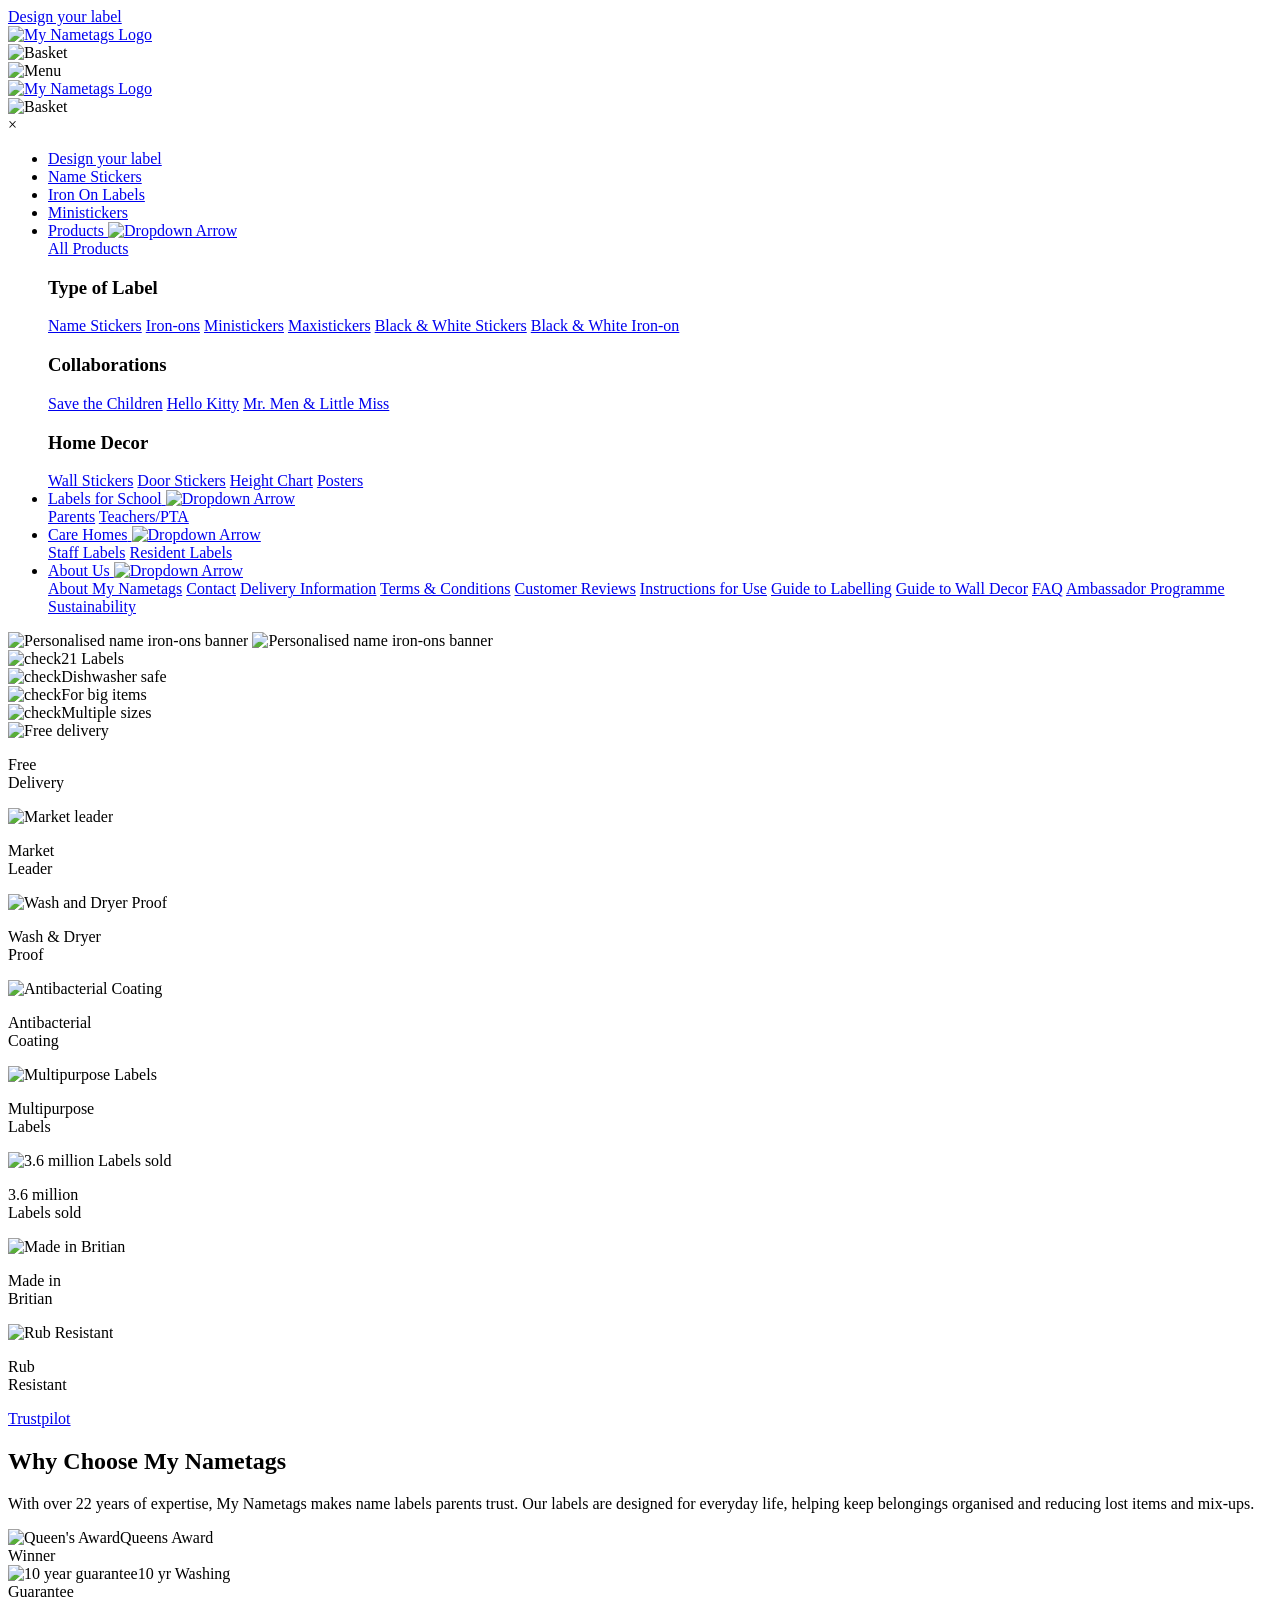
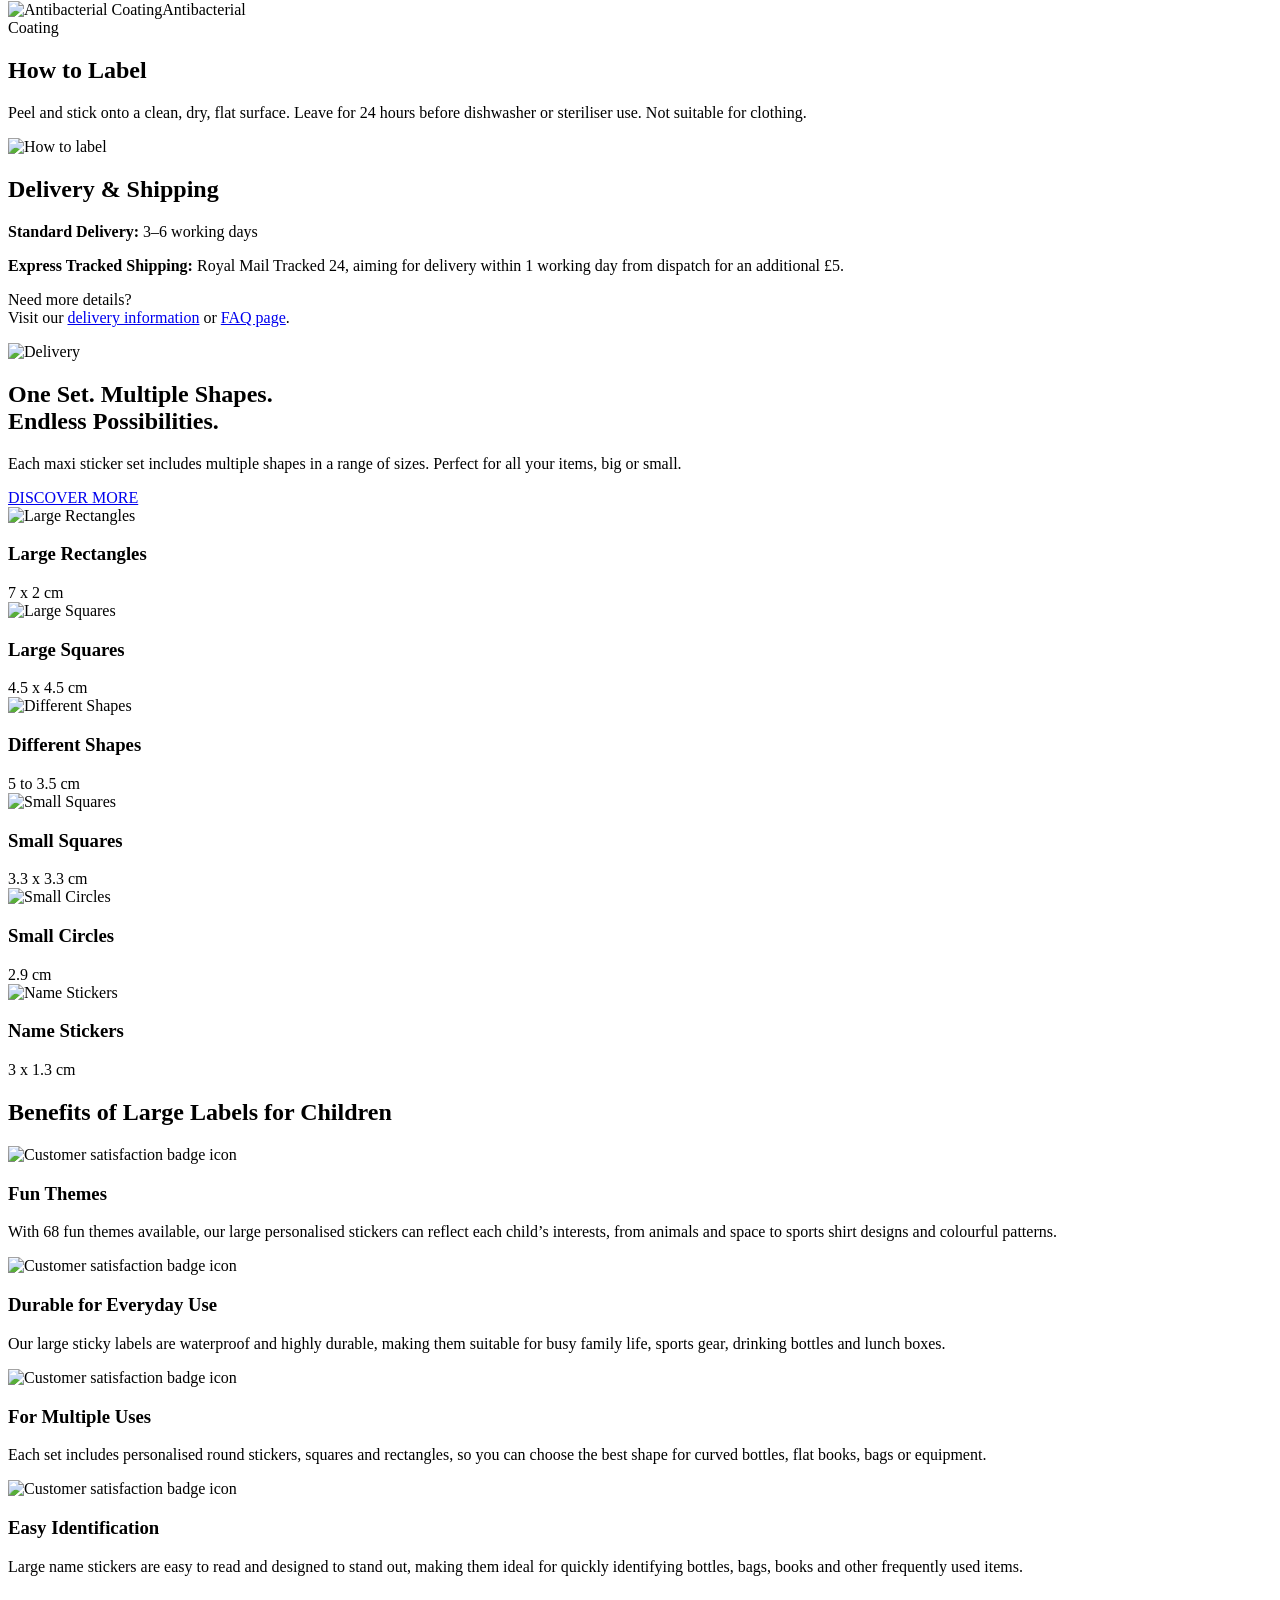
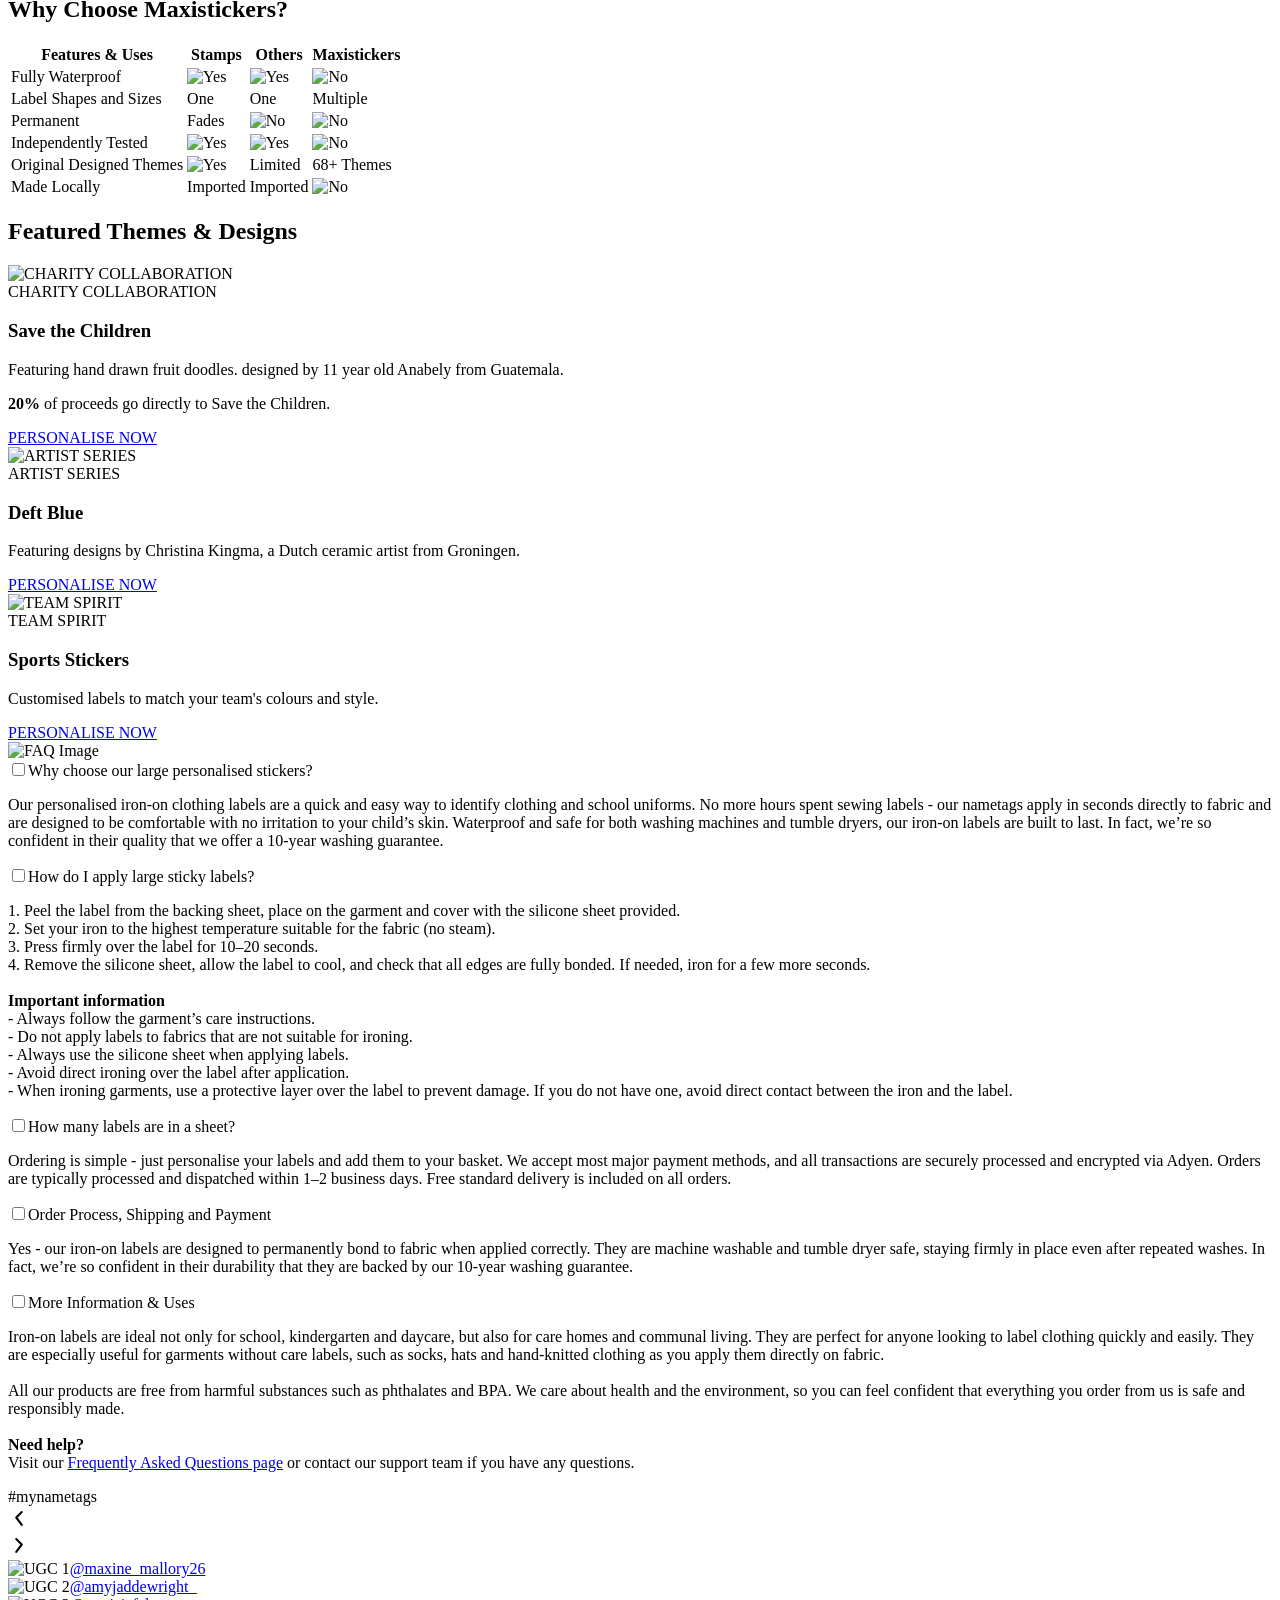
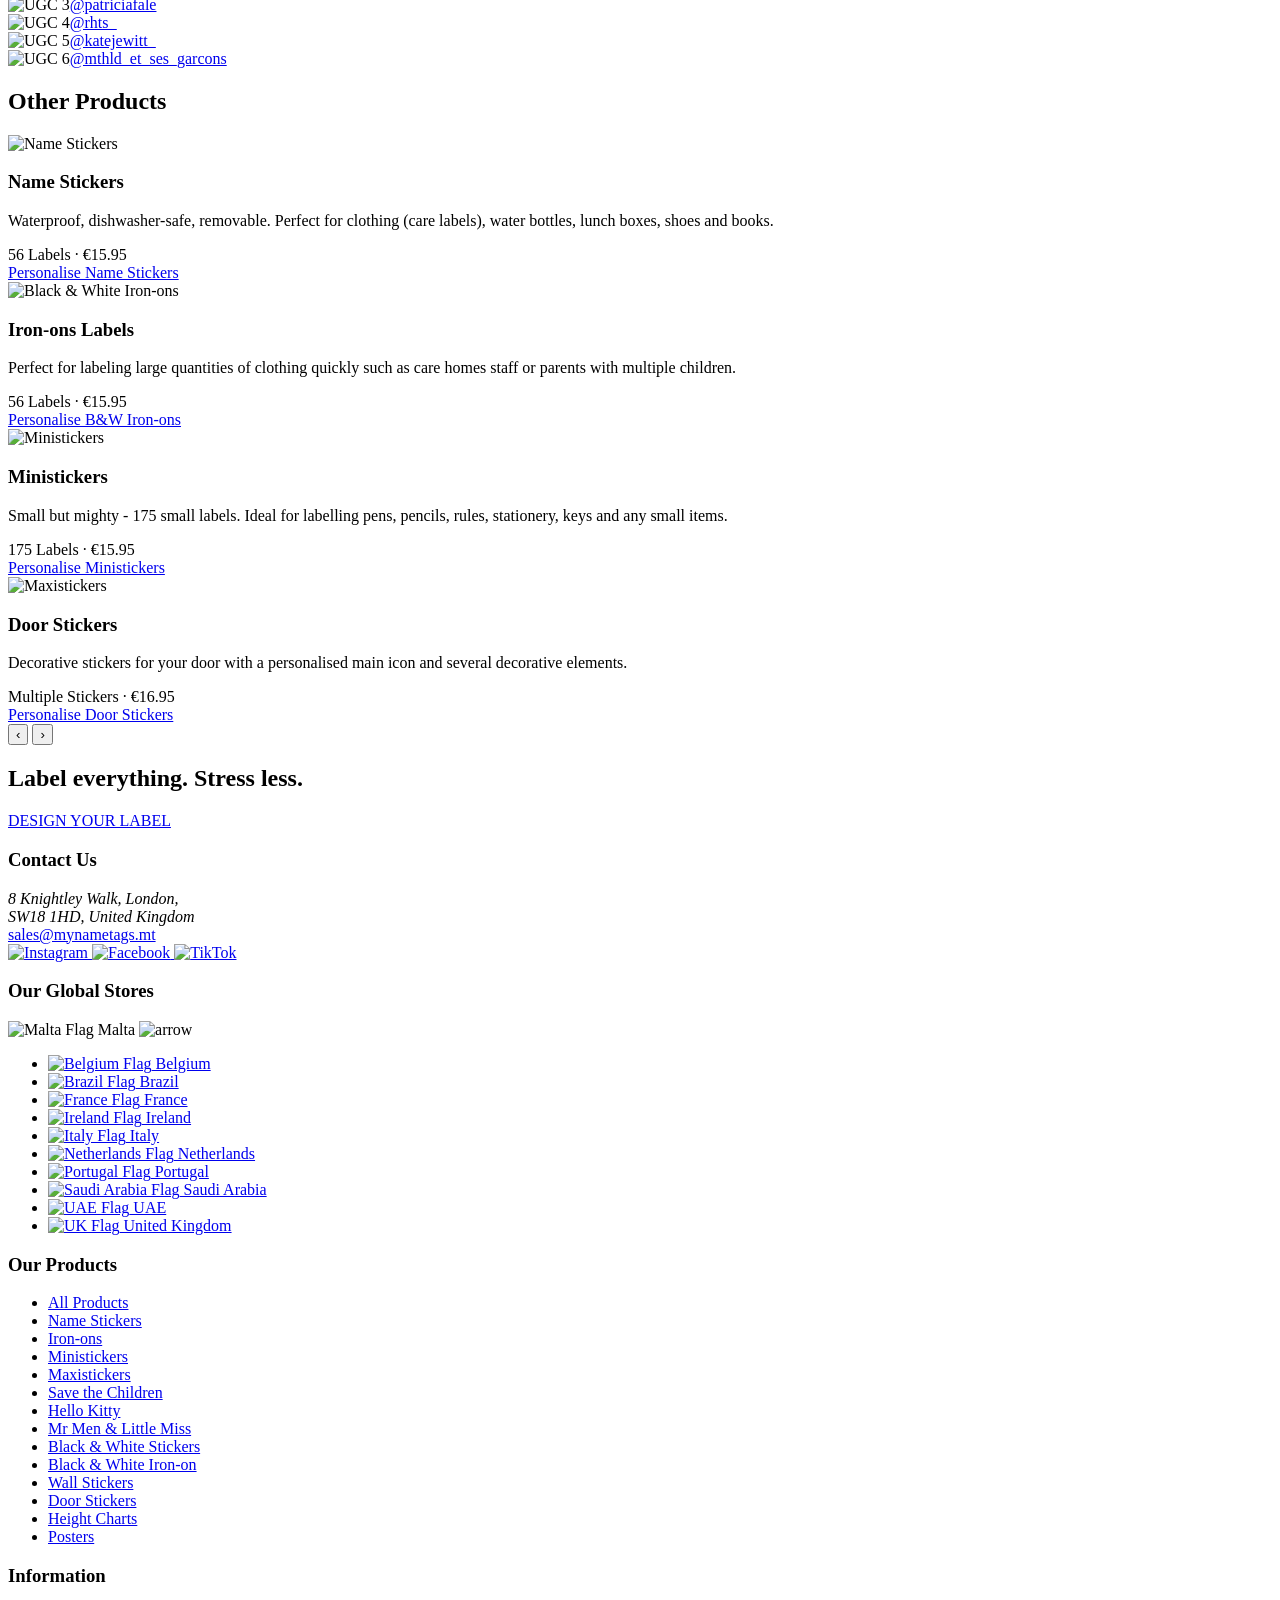
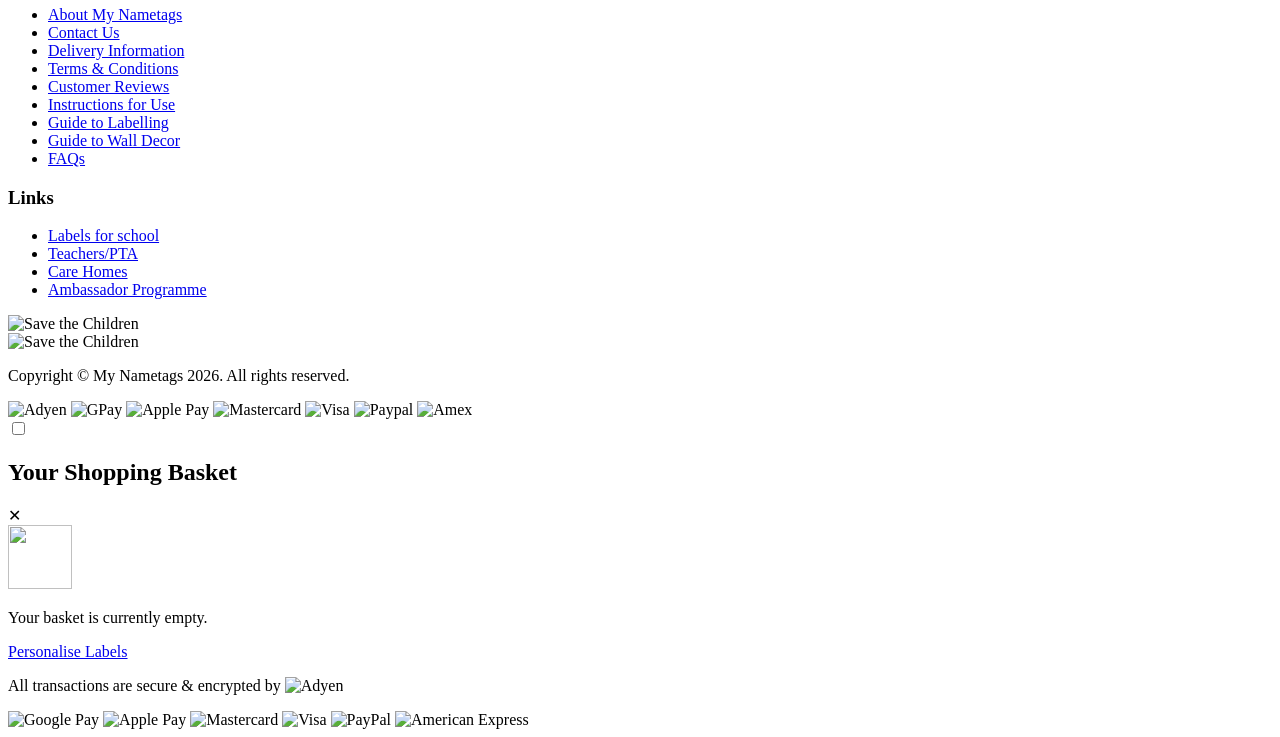
==== index.html @ fc4858cb "Add files via upload" ====
<!DOCTYPE html>
<html lang="en">

<head>
  <!-- Essential Meta Tags -->
  <meta charset="UTF-8"> <!-- Must be first -->
  <meta http-equiv="X-UA-Compatible" content="IE=edge"> <!-- IE compatibility -->
  <meta name="viewport" content="width=device-width, initial-scale=1.0"> <!-- Responsive scaling -->

  <!-- Favicon -->
  <link rel="icon" type="image/png" sizes="16x16" href="static/img/assets-new-3/apple-touch-icon-precomposed.png">
  <link rel="icon" type="image/png" sizes="32x32" href="static/img/assets-new-3/apple-touch-icon-precomposed.png">
  <link rel="shortcut icon" href="static/img/assets-new-3/apple-touch-icon-precomposed.png" type="image/png">
  <link rel="apple-touch-icon" sizes="180x180" href="static/img/assets-new-3/apple-touch-icon-precomposed.png">

  <!-- SEO Meta Tags -->
  <title>Maxistickers | My Nametags</title>
  <meta name="description"
    content="Clothing labels that are perfect to label your child's clothing and school uniforms.">
  <meta name="author" content="My Nametags">

  <link href="https://www.mynametags.mt/colour-iron-on-name-labels" rel="canonical">
  <link rel="alternate" href="https://www.mynametags.ae/AR/colour-iron-on-name-labels" hreflang="ar-AE" />
  <link rel="alternate" href="https://www.mynametags.ae/AR/colour-iron-on-name-labels" hreflang="ar-LB" />
  <link rel="alternate" href="https://www.mynametags.ae/colour-iron-on-name-labels" hreflang="en-AE" />
  <link rel="alternate" href="https://www.mynametags.be/EN/colour-iron-on-name-labels" hreflang="en-BE" />
  <link rel="alternate" href="https://www.mynametags.ae/colour-iron-on-name-labels" hreflang="en-LB" />
  <link rel="alternate" href="https://www.mynametags.ie/colour-iron-on-name-labels" hreflang="en-IE" />
  <link rel="alternate" href="https://www.mynametags.fr/etiquettes-thermocollantes" hreflang="fr-FR" />
  <link rel="alternate" href="https://www.mynametags.it/etichette-stirabili" hreflang="it-IT" />
  <link rel="alternate" href="https://www.mynametags.be/strijkbare-naamlabels" hreflang="nl-BE" />
  <link rel="alternate" href="https://www.mynametags.nl/strijkbare-naamlabels" hreflang="nl-NL" />
  <link rel="alternate" href="https://www.mynametags.be/FR/nominettes-thermocollantes" hreflang="fr-BE" />
  <link rel="alternate" href="https://www.mynametags.com/colour-iron-on-name-labels" hreflang="en-GB" />
  <link rel="alternate" href="https://www.mynametags.pt/etiquetas-termo-aderentes" hreflang="pt-PT" />
  <link rel="alternate" href="https://www.mynametags.com.br/etiquetas-termo-aderentes" hreflang="pt-BR" />
  <link rel="alternate" href="https://www.mynametags.mt/colour-iron-on-name-labels" hreflang="en-MT" />
  <link rel="alternate" href="https://www.mynametags.sa/EN/colour-iron-on-name-labels" hreflang="en-SA" />
  <link rel="alternate" href="https://www.mynametags.sa/colour-iron-on-name-labels" hreflang="ar-SA" />
  <link rel="alternate" href="https://www.mynametags.com/colour-iron-on-name-labels" hreflang="x-default" />

  <!-- Open Graph / Social Media -->
  <meta property="og:title" content="Iron-On Name Labels – 56 Clothing Labels | My Nametags">
  <meta property="og:description"
    content="Personalised colour name stickers that are waterproof, durable and made for everyday school, nursery and family life.">
  <meta property="og:type" content="product">
  <meta property="og:url" content="https://www.mynametags.mt/colour-iron-on-name-labels">
  <meta property="og:image"
    content="https://www.mynametags.mt/static/img//static/img/maxistickers-assets/banner-en.png">
  <meta property="og:locale" content="en_MT">
  <meta property="product:price:amount" content="17.95">
  <meta property="product:price:currency" content="EUR">

  <!-- Twitter Card -->
  <meta name="twitter:card" content="summary_large_image">
  <meta name="twitter:title" content="Iron-On Name Labels – 56 Clothing Labels | My Nametags">
  <meta name="twitter:description"
    content="Clothing labels that are perfect to label your child's clothing and school uniforms.">
  <meta name="twitter:image"
    content="https://www.mynametags.mt/static/img//static/img/maxistickers-assets/banner-en.png">

  <script type="application/ld+json">
{
  "@context": "https://schema.org",
  "@graph": [
    {
      "@type": "OnlineStore",
      "@id": "https://www.mynametags.mt/#store",
      "name": "My Nametags",
      "url": "https://www.mynametags.mt/",
      "logo": {
        "@type": "ImageObject",
        "url": "https://www.mynametags.mt/static/img/assets-new-3/logo.svg"
      },
      "image": {
        "@type": "ImageObject",
        "url":  "https://www.mynametags.mt/static/img//static/img/maxistickers-assets/banner-en.png"
      },
      "description": "Clothing labels that are perfect to label your child's clothing and school uniforms.",
      "email": "sales@mynametags.mt",
      "address": {
        "@type": "PostalAddress",
        "streetAddress": "8 Knightley Walk",
        "addressLocality": "London",
        "postalCode": "SW18 1HD",
        "addressCountry": "GB"
      },
      "sameAs": [
        "https://www.instagram.com/mynametags/",
        "https://www.facebook.com/MyNametags/",
        "https://www.tiktok.com/@mynametags",
        "https://www.trustpilot.com/review/www.mynametags.mt"
		]
    },
    {
      "@type": "WebSite",
      "@id": "https://www.mynametags.mt/#website",
      "url": "https://www.mynametags.mt/",
      "name": "My Nametags",
      "publisher": {
        "@id": "https://www.mynametags.mt/#store"
      },
      "inLanguage": "mt-MT"
    },
    {
      "@type": "WebPage",
      "@id": "https://www.mynametags.mt/colour-iron-on-name-labels#webpage",
      "url": "https://www.mynametags.mt/colour-iron-on-name-labels",
      "name": "Iron-On Name Labels – 56 Clothing Labels | My Nametags",
      "description": "Clothing labels that are perfect to label your child's clothing and school uniforms.",
      "isPartOf": {
        "@id": "https://www.mynametags.mt/#website"
      },
      "about": {
        "@id": "https://www.mynametags.mt/colour-iron-on-name-labels#product"
      },
      "primaryImageOfPage": {
        "@type": "ImageObject",
        "url": "https://www.mynametags.mt/static/img//static/img/maxistickers-assets/banner-en.png",
        "width": 1920,
        "height": 540
      },
      "breadcrumb": {
        "@id": "https://www.mynametags.mt/colour-iron-on-name-labels#breadcrumb"
      },
      "mainEntity": {
        "@id": "https://www.mynametags.mt/colour-iron-on-name-labels#product"
      },
      "inLanguage": "mt-mt"
    },
    {
      "@type": "Product",
      "@id": "https://www.mynametags.mt/colour-iron-on-name-labels#product",
      "name": "Iron-On Name Labels – 56 Clothing Labels | My Nametags",
      "url": "https://www.mynametags.mt/colour-iron-on-name-labels",
      "image": [
        "https://www.mynametags.mt/static/img//static/img/maxistickers-assets/banner-en.png",
        "https://www.mynametags.mt/static/img//static/img/maxistickers-assets/banner-en.png"
      ],
      "description": "Iron-on name labels from My Nametags for labelling clothes, shoes and equipment, in school, nursery or care homes.",
      "sku": "5060189770960",
      "mpn": "55060189770960",
      "gtin13": "5060189770960",
      "brand": {
        "@type": "Brand",
        "name": "My Nametags"
      },
      "category": "Personalised name iron-ons",
      "material": "Thermoadhesive label",
      "additionalProperty": [
        {
          "@type": "PropertyValue",
          "name": "Number of labels",
          "value": "56"
        },
        {
          "@type": "PropertyValue",
          "name": "Label size",
          "value": "30 x 13 mm"
        },
        {
          "@type": "PropertyValue",
          "name": "Waterproof",
          "value": "Yes"
        },
        {
          "@type": "PropertyValue",
          "name": "Suitable for",
          "value": "Clothing, school uniforms"
        }
      ],
      "offers": {
        "@type": "Offer",
        "@id": "https://www.mynametags.mt/colour-iron-on-name-labels#offer",
        "url": "https://www.mynametags.mt/colour-iron-on-name-labels",
        "price": "17.95",
        "priceCurrency": "EUR",
        "priceValidUntil": "2030-01-01",
        "availability": "https://schema.org/InStock",
        "itemCondition": "https://schema.org/NewCondition",
        "seller": {
          "@id": "https://www.mynametags.mt/#store"
        },
        "shippingDetails": {
          "@type": "OfferShippingDetails",
          "shippingRate": {
            "@type": "MonetaryAmount",
            "value": "0.00",
            "currency": "EUR"
          },
          "shippingDestination": {
            "@type": "DefinedRegion",
            "addressCountry": "MT"
          },
          "deliveryTime": {
            "@type": "ShippingDeliveryTime",
            "handlingTime": {
              "@type": "QuantitativeValue",
              "minValue": 1,
              "maxValue": 3,
              "unitCode": "DAY"
            },
            "transitTime": {
              "@type": "QuantitativeValue",
              "minValue": 2,
              "maxValue": 10,
              "unitCode": "DAY"
            }
          }
        },
        "hasMerchantReturnPolicy": {
          "@type": "MerchantReturnPolicy",
          "applicableCountry": "MT",
          "returnPolicyCategory": "https://schema.org/MerchantReturnFiniteReturnWindow",
          "merchantReturnDays": 14,
          "returnMethod": "https://schema.org/ReturnByMail",
          "returnFees": "https://schema.org/ReturnShippingFees"
        }
      },
      "aggregateRating": {
        "@type": "AggregateRating",
        "ratingValue": "4.7",
        "bestRating": "5",
        "worstRating": "1",
        "ratingCount": "63"
      }
    },
    {
      "@type": "BreadcrumbList",
      "@id": "https://www.mynametags.mt/colour-iron-on-name-labels#breadcrumb",
      "itemListElement": [
        {
          "@type": "ListItem",
          "position": 1,
          "name": "Home",
          "item": "https://www.mynametags.mt/"
        },
        {
          "@type": "ListItem",
          "position": 2,
          "name": "Our Products",
          "item": "https://www.mynametags.mt/our-products"
        },
        {
          "@type": "ListItem",
          "position": 3,
          "name": "Iron-ons",
          "item": "https://www.mynametags.mt/colour-iron-on-name-labels"
        }
      ]
    },
    {
      "@type": "FAQPage",
      "@id": "https://www.mynametags.mt/colour-iron-on-name-labels#faq",
      "mainEntity": [
        {
          "@type": "Question",
          "name": "Why choose iron-on nametags?",
          "acceptedAnswer": {
            "@type": "Answer",
            "text": "Our personalised iron-on clothing labels are a quick and easy way to identify clothing and school uniforms. They apply directly to fabric in seconds with no sewing required and are designed to be comfortable against your child’s skin. Waterproof, washing machine safe and tumble dryer safe, our labels are made to last and are backed by a 10-year washing guarantee."
          }
        },
        {
          "@type": "Question",
          "name": "Instructions for Use",
          "acceptedAnswer": {
            "@type": "Answer",
            "text": "Peel the label from the transparent backing sheet and place it onto the garment. Cover with the silicone sheet provided and press firmly with a hot dry iron for 10–20 seconds. Allow the label to cool before checking the edges are fully bonded. For best results, always follow garment care instructions and avoid direct ironing over the label after application."
          }
        },
        {
          "@type": "Question",
          "name": "Order Process, Shipping and Payment",
          "acceptedAnswer": {
            "@type": "Answer",
            "text": "Orders are typically processed and shipped within 1 to 2 business days. Free standard delivery is included on all orders, and secure payment options are available at checkout."
          }
        },
        {
          "@type": "Question",
          "name": "More Information & Uses",
          "acceptedAnswer": {
            "@type": "Answer",
            "text": "Iron-on labels are ideal for school uniforms, nursery clothing, care homes, sportswear, socks, hats and other garments without care labels. All our products are free from harmful substances such as BPA and phthalates, making them safe for children and everyday use."
          }
        }
      ]
    }
  ]
}
</script>

  <link rel="preconnect" href="https://fonts.googleapis.com">
  <link rel="preconnect" href="https://fonts.gstatic.com" crossorigin>
  <link href="https://fonts.googleapis.com/css2?family=Quicksand:wght@300..700&display=swap" rel="stylesheet">
  <link
    href="https://fonts.googleapis.com/css2?family=Nunito+Sans:ital,opsz,wght@0,6..12,200..1000;1,6..12,200..1000&display=swap"
    rel="stylesheet">


  <!-- External CSS -->
  <link rel="stylesheet" href="/static/css/core.css">
  <link rel="stylesheet" href="/static/css/basket-new.css">
  <link rel="stylesheet" href="/static/css/name-stickers-new.css">
  <link rel="stylesheet" href="/static/css/swiper-bundle.min.css">
  <link rel="stylesheet" href="/static/css/stickers-new-draft.css" />
  <link rel="stylesheet" href="/static/css/maxistickers.css">

  <script src="/static/js/basket-new.js" defer></script>

  <!-- TrustBox script -->
  <script type="text/javascript" src="//widget.trustpilot.com/bootstrap/v5/tp.widget.bootstrap.min.js" async></script>
  <!-- End TrustBox script -->

  <script>
    const config = {
      "name": "iron-ons-draft",
      "enabled": "iron-on",
      "description": {
        "designer": {
          "title": "Iron-On Labels",
          "score": 4.7,
          "maxScore": 5,
          "count": 63,
          "previewSho7tDescription": "Size: 30 x 13 mm | 56 iron-ons for €17.95",
          "previewDescription": "Durable, waterproof iron-on name labels that permanently adhere to fabric - ideal for labelling uniforms, jumpers, socks and more.<br><br><span>Size: 30 x 13 mm | Free Delivery</span>",
          "line1": "Line 1",
          "line2": "Line 2 (optional)",
          "line3": "Line 3",
          "plusIconPath": "/static/symbol/svg/sprite.symbol.svg#icon-add"
        },
        "tab": {
          "recommended": "Popular",
          "design": "Icons",
          "background": "Backgrounds",
          "text": "Text"
        },
        "order": {
          "title": {
            "iron-on": "A set of 56 iron-ons for €17.95"
          },
          "add": {
            "iron-on": "Add to Basket"
          },
          "update": "Update Basket"
        }
      }
    }
  </script>

  <!-- Google Tag Manager -->
  <script>!function () { "use strict"; function e(e, t, o) { return void 0 === t && (t = ""), "cookie" === e ? function (e) { for (var t = 0, o = document.cookie.split(";"); t < o.length; t++) { var r = o[t].split("="); if (r[0].trim() === e) return r[1] } }(t) : "localStorage" === e ? (r = t, localStorage.getItem(r)) : "jsVariable" === e ? window[t] : "cssSelector" === e ? (n = t, i = o, a = document.querySelector(n), i ? null == a ? void 0 : a.getAttribute(i) : null == a ? void 0 : a.textContent) : void console.warn("invalid uid source", e); var r, n, i, a } !function (t, o, r, n, i, a, c, l, s, u) { var d, v, E, I; try { v = l && (E = navigator.userAgent, (I = /Version\/([0-9\._]+)(.*Mobile)?.*Safari.*/.exec(E)) && parseFloat(I[1]) >= 16.4) ? e(l, "visitorid", "") : void 0 } catch (e) { console.error(e) } var g = t; g[n] = g[n] || [], g[n].push({ "gtm.start": (new Date).getTime(), event: "gtm.js" }); var m = o.getElementsByTagName(r)[0], T = v ? "&bi=" + encodeURIComponent(v) : "", _ = o.createElement(r), f = v ? "kp" + c : c; _.async = !0, _.src = "https://load.sst.mynametags.mt/" + f + ".js?id=GTM-TR9JSGT" + T, null === (d = m.parentNode) || void 0 === d || d.insertBefore(_, m) }(window, document, "script", "dataLayer", 0, 0, "ctbkceet", "cookie") }();</script>
  <!-- End Google Tag Manager -->
</head>


<body class="colour-sticker-page">
  <!-- Header Version B -->
  <header class="header-wrapper header-version-b">
    <div class="container">
      <div class="header-container">

        <a href="/colour-sticker-name-tags" class="btn cta-nav-btn mobile-cta-btn">Design
          your label
        </a>

        <div class="header-center desktop-header-center">
          <a href="/" class="logo logo-lg">
            <img src="/static/img/assets-new-3/logo.svg" alt="My Nametags Logo" width="147" height="93" loading="lazy">
          </a>
        </div>

        <div class="header-right">
          <label for="bd-toggle" class="basket-icon">
            <img src="/static/img/assets-new-3/header-Basket.svg" alt="Basket" width="27" height="27">
          </label>
        </div>
      </div>
    </div>
  </header>

  <!-- Main Nav -->
  <nav class="main-nav">
    <div class="container">

      <div class="header-bottom-sm">
        <!-- Hamburger (mobile only) -->
        <div class="hamburger" id="mobileMenuToggle">
          <img src="/static/img/assets-new-3/Hamburger-Menu.svg" alt="Menu" width="22" height="15" loading="lazy">
        </div>
        <!-- Logo (mobile only) -->
        <div class="header-center mobile-logo">
          <a href="/" class="logo">
            <img src="/static/img/assets-new-3/logo.svg" alt="My Nametags Logo" width="147" height="93" loading="lazy">
          </a>
        </div>

        <div class="header-left">

          <div class="header-right">
            <label for="bd-toggle" class="basket-icon">
              <img src="/static/img/assets-new-3/header-Basket.svg" alt="Basket" width="27" height="27">
            </label>
          </div>
        </div>
      </div>

      <div class="nav-wrapper">
        <div class="mobile-close" id="mobileClose">&times;</div>
        <ul class="nav-items">

          <li class="btn-lg-screen">
            <a href="/colour-sticker-name-tags" class="btn cta-nav-btn">
              Design your label
            </a>
          </li>

          <li><a href="/colour-sticker-name-tags">Name Stickers</a></li>
          <li><a href="/colour-iron-on-name-labels">Iron On Labels</a></li>
          <li><a href="/ministickers">Ministickers</a></li>

          <!-- PRODUCTS -->
          <li class="has-mega">
            <a href="#">Products<span class="header-arrow">
                <img src="/static/img/assets-new-3/Header-arrow.svg" alt="Dropdown Arrow" width="10" height="10"
                  loading="lazy">
              </span></a>

            <div class="mega-menu">

              <!-- TOP LINK -->
              <div class="mega-top-link">
                <a href="/our-products">All Products</a>
              </div>

              <!-- COLUMNS WRAPPER -->
              <div class="mega-columns">

                <div class="mega-col">
                  <h3>Type of Label</h3>
                  <a href="/colour-sticker-name-tags">Name Stickers</a>
                  <a href="/colour-iron-on-name-labels">Iron-ons</a>
                  <a href="/ministickers">Ministickers</a>
                  <a href="/maxistickers">Maxistickers</a>
                  <a href="/black-and-white-sticker-name-tags">Black &amp;
                    White Stickers</a>
                  <a href="/black-and-white-iron-on-name-tags">Black &amp;
                    White Iron-on</a>
                </div>

                <div class="mega-col">
                  <h3>Collaborations</h3>
                  <a href="/save-the-children-maxistickers">Save the
                    Children</a>
                  <a href="/hello-kitty">Hello Kitty</a>
                  <a href="/mr-men">Mr. Men &amp; Little Miss</a>
                </div>

                <div class="mega-col">
                  <h3>Home Decor</h3>
                  <a href="/wall-stickers">Wall Stickers</a>
                  <a href="/door-stickers">Door Stickers</a>
                  <a href="/height-charts">Height Chart</a>
                  <a href="/posters">Posters</a>
                </div>

              </div>
            </div>
          </li>

          <!-- LABELS FOR SCHOOL -->
          <li class="has-mega">
            <a href="#">Labels for School<span class="header-arrow">
                <img src="/static/img/assets-new-3/Header-arrow.svg" alt="Dropdown Arrow" width="10" height="10"
                  loading="lazy">
              </span></a>

            <div class="mega-menu">
              <div class="mega-col">
                <a href="/back-to-school">Parents</a>
                <a href="/schools-nursery-pta">Teachers/PTA</a>
              </div>
            </div>
          </li>

          <!-- CARE HOMES -->
          <li class="has-mega">
            <a href="#">Care Homes<span class="header-arrow">
                <img src="/static/img/assets-new-3/Header-arrow.svg" alt="Dropdown Arrow" width="10" height="10"
                  loading="lazy">
              </span></a>

            <div class="mega-menu">
              <div class="mega-col">
                <a href="/care-homes">Staff Labels</a>
                <a href="/care-home-labels-residents">Resident Labels</a>
              </div>
            </div>
          </li>

          <!-- ABOUT US -->
          <li class="has-mega">
            <a href="#">About Us<span class="header-arrow">
                <img src="/static/img/assets-new-3/Header-arrow.svg" alt="Dropdown Arrow" width="10" height="10"
                  loading="lazy">
              </span></a>

            <div class="mega-menu align-right">
              <div class="mega-col">
                <a href="/about-us">About My Nametags</a>
                <a href="/contact">Contact</a>
                <a href="/delivery">Delivery Information</a>
                <a href="/terms-and-conditions">Terms &amp; Conditions</a>
                <a href="/independent-reviews">Customer Reviews</a>
                <a href="/instructions-for-use">Instructions for Use</a>
                <a href="/how-to-apply-name-labels">Guide to Labelling</a>
                <a href="/how-to-apply-wall-stickers">Guide to Wall
                  Decor</a>
                <a href="/faq">FAQ</a>
                <a href="/ambassador-programme">Ambassador Programme</a>
                <a href="/sustainability">Sustainability</a>
              </div>
            </div>
          </li>

        </ul>
      </div>
    </div>
  </nav>
  <div class="mobile-overlay"></div>

  <!-- main area starts -->
  <main>
    <section class="hero">
      <div class="container hero-container">
        <div class="name-stickers-hero-content">
          <img src="/static/img/maxistickers-assets/top-banner-desktop.png" alt="Personalised name iron-ons banner"
            class="hero-image" width="1920" height="540" fetchpriority="high">
          <img src="/static/img/maxistickers-assets/top-banner-mobile.png" alt="Personalised name iron-ons banner"
            class="hero-mobile" width="767" height="540">
          <div class="hero-features">
            <div class="hero-feature-item"><img src="/static/img/maxistickers-assets/svg/top-banner-tick.svg"
                alt="check" class="feature-icon"><span>21 Labels</span></div>
            <div class="hero-feature-item"><img src="/static/img/maxistickers-assets/svg/top-banner-tick.svg"
                alt="check" class="feature-icon"><span>Dishwasher safe</span></div>
            <div class="hero-feature-item"><img src="/static/img/maxistickers-assets/svg/top-banner-tick.svg"
                alt="check" class="feature-icon"><span>For big items</span></div>
            <div class="hero-feature-item"><img src="/static/img/maxistickers-assets/svg/top-banner-tick.svg"
                alt="check" class="feature-icon"><span>Multiple sizes</span></div>
          </div>
        </div>
      </div>
    </section>

    <!-- Features Section -->
    <section class="name-stickers-features-section">
      <div class="container">
        <div class="name-stickers-features-grid">
          <div class="feature-item-box">
            <div class="feature-icon-black"><img src="/static/img/maxistickers-assets/svg/fast-delivery-animated.svg"
               width="55" height="55" alt="Free delivery"></div>
            <p>Free<br>Delivery</p>
          </div>
          <div class="feature-item-box">
            <div class="feature-icon-black"><img src="/static/img/maxistickers-assets/svg/usp-2.svg"
               width="55" height="55" alt="Market leader"></div>
            <p>Market<br>Leader</p>
          </div>
          <div class="feature-item-box">
            <div class="feature-icon-black"><img src="/static/img/maxistickers-assets/svg/usp-3.svg"
               width="55" height="55" alt="Wash and Dryer Proof"></div>
            <p>Wash &amp; Dryer<br> Proof</p>
          </div>
          <div class="feature-item-box">
            <div class="feature-icon-black"><img src="/static/img/maxistickers-assets/svg/usp-4.svg"
               width="55" height="55" alt="Antibacterial Coating"></div>
            <p>Antibacterial
              <br>Coating
            </p>
          </div>
          <div class="feature-item-box">
            <div class="feature-icon-black"><img src="/static/img/maxistickers-assets/svg/usp-5.svg"
               width="55" height="55" alt="Multipurpose Labels"></div>
            <p>Multipurpose<br>Labels</p>
          </div>
          <div class="feature-item-box">
            <div class="feature-icon-black"><img src="/static/img/maxistickers-assets/svg/usp-6.svg"
               width="55" height="55" alt="3.6 million Labels sold"></div>
            <p>3.6 million<br>Labels sold</p>
          </div>
          <div class="feature-item-box">
            <div class="feature-icon-black"><img src="/static/img/maxistickers-assets/svg/usp-7.svg"
               width="55" height="55" alt="Made in Britian"></div>
            <p>Made in<br>Britian</p>
          </div>
          <div class="feature-item-box">
            <div class="feature-icon-black"><img src="/static/img/maxistickers-assets/svg/usp-8.svg"
               width="55" height="55" alt="Rub Resistant">
            </div>
            <p>Rub<br>Resistant</p>
          </div>
        </div>
      </div>
    </section>

    <!-- Trustpilot Reviews Section -->
    <section class="reviews-section">
      <div class="container">
        <!-- TrustBox widget - Product Reviews Carousel -->
        <div class="trustpilot-widget" data-locale="en-GB" data-template-id="60f537b5b0f1639de1fe048c"
          data-businessunit-id="653a463a2634c98aa8634a62" data-style-height="300px" data-style-width="100%"
          data-token="b4fc15e4-cd62-432a-8905-24a1d0e7d804" data-schema-type="Product" data-sku="5060189770960"
          data-review-languages="en" data-font-family="Nunito Sans" data-text-color="#333333" data-no-reviews="hide"
          data-third-party-reviews="true">
          <a href="https://uk.trustpilot.com/review/mynametags.mt" target="_blank" rel="noopener">Trustpilot</a>
        </div>
        <!-- End TrustBox widget -->
      </div>
    </section>

    <!-- Why Choose Us Cards Section -->
    <section class="info-cards-section">
      <div class="container container-large">
        <div class="info-cards-grid">
          <div class="info-card">
            <h2 class="card-title">Why Choose My Nametags</h2>
            <p class="card-text">With over 22 years of expertise, My Nametags makes name labels parents trust. Our
              labels are designed for everyday life,
              helping keep belongings organised and reducing lost items and mix-ups.</p>
            <div class="card-badges">
              <div class="badge-item"><img src="/static/img/maxistickers-assets/svg/choose-1.svg" width="36"
                  alt="Queen's Award"><span>Queens
                  Award<br>Winner</span></div>
              <div class="badge-item"><img src="/static/img/maxistickers-assets/svg/choose-2.svg" width="56"
                  alt="10 year guarantee"><span>10
                  yr Washing<br>Guarantee</span></div>
              <div class="badge-item"><img src="/static/img/maxistickers-assets/svg/choose-3.svg" width="48"
                  alt="Antibacterial Coating"><span>Antibacterial<br>Coating</span></div>
            </div>
          </div>
          <div class="info-card">
            <h2 class="card-title">How to Label</h2>
            <p class="card-text">Peel and stick onto a clean, dry, flat surface. Leave for 24 hours before dishwasher or
              steriliser use. Not suitable for
              clothing.</p>
            <div class="card-yellow-box"><img src="/static/img/maxistickers-assets/yellow-box.png" alt="How to label" width="454" height="190" loading="lazy"></div>
          </div>
          <div class="info-card">
            <h2 class="card-title">Delivery &amp; Shipping</h2>
            <p class="card-text card-text--delivery"><strong>Standard Delivery:</strong> 3–6 working days</p>
            <p class="card-text card-text--delivery"><strong>Express Tracked Shipping:</strong> Royal Mail Tracked 24,
              aiming for delivery within 1 working
              day from dispatch for an additional £5.</p>
            <p class="card-text text-center">Need more details?<br> Visit our <a href="/delivery"
                class="delivery-link">delivery information</a> or <a href="/faq" class="delivery-link">FAQ page</a>.</p>
            <div class="delivery-rm"><img src="/static/img/maxistickers-assets/svg/Delivery-RM.svg" width="84"
                height="56" alt="Delivery"></div>
          </div>
        </div>
      </div>
    </section>

    <!-- Maxi Shapes Section -->
    <section class="maxi-shapes-section section-spacing">
      <div class="container">

        <div class="maxi-shapes">
          <div class="maxi-shapes-wrapper">

            <div class="maxi-content">
              <h2>One Set. Multiple Shapes.<br>Endless Possibilities.</h2>

              <p>
                Each maxi sticker set includes multiple shapes in a range of sizes.
                Perfect for all your items, big or small.
              </p>

              <a href="#" class="discover-btn">DISCOVER MORE</a>
            </div>

            <div class="maxi-grid">

              <div class="shape-card">
                <img src="/static/img/maxistickers-assets/size1.png" width="140" height="171" loading="lazy"
                  alt="Large Rectangles">
                <h3>Large Rectangles</h3>
                <span>7 x 2 cm</span>
              </div>

              <div class="shape-card">
                <img src="/static/img/maxistickers-assets/size2.png" width="140" height="171" loading="lazy"
                  alt="Large Squares">
                <h3>Large Squares</h3>
                <span>4.5 x 4.5 cm</span>
              </div>

              <div class="shape-card">
                <img src="/static/img/maxistickers-assets/size3.png" width="140" height="171" loading="lazy"
                  alt="Different Shapes">
                <h3>Different Shapes</h3>
                <span>5 to 3.5 cm</span>
              </div>

              <div class="shape-card">
                <img src="/static/img/maxistickers-assets/size4.png" width="140" height="171" loading="lazy"
                  alt="Small Squares">
                <h3>Small Squares</h3>
                <span>3.3 x 3.3 cm</span>
              </div>

              <div class="shape-card">
                <img src="/static/img/maxistickers-assets/size5.png" width="140" height="171" loading="lazy"
                  alt="Small Circles">
                <h3>Small Circles</h3>
                <span>2.9 cm</span>
              </div>

              <div class="shape-card">
                <img src="/static/img/maxistickers-assets/size6.png" width="140" height="171" loading="lazy"
                  alt="Name Stickers">
                <h3>Name Stickers</h3>
                <span>3 x 1.3 cm</span>
              </div>

            </div>

          </div>
        </div>

      </div>
    </section>

    <!-- WHY PARENTS CHOOSE SECTION -->
    <section class="why-parent section-spacing">
      <div class="container">
        <h2 class="heading-2 text-center">Benefits of Large Labels for Children</h2>

        <div class="why-parent-grid">

          <div class="why-parent-item">
            <div class="why-parent-icon-wrapper">
              <img src="/static/img/maxistickers-assets/svg/Benefits-1.svg" width="60" height="60" alt="Customer satisfaction badge icon"
                loading="lazy">
            </div>
            <div class="why-parent-content">
              <h3>Fun Themes</h3>
              <p>With 68 fun themes available, our large personalised stickers can reflect each child’s interests, from
                animals and space
                to sports shirt designs and colourful patterns.
              </p>
            </div>
          </div>

          <div class="why-parent-item">
            <div class="why-parent-icon-wrapper">
              <img src="/static/img/maxistickers-assets/svg/Benefits-2.svg" width="60" height="60" alt="Customer satisfaction badge icon"
                loading="lazy">
            </div>
            <div class="why-parent-content">
              <h3>Durable for Everyday Use</h3>
              <p>Our large sticky labels are waterproof and highly durable, making them suitable for busy family life,
                sports gear,
                drinking bottles and lunch boxes.</p>
            </div>
          </div>

          <div class="why-parent-item">
            <div class="why-parent-icon-wrapper">
              <img src="/static/img/maxistickers-assets/svg/Benefits-3.svg" width="60" height="60" alt="Customer satisfaction badge icon"
                loading="lazy">
            </div>
            <div class="why-parent-content">
              <h3>For Multiple Uses</h3>
              <p>Each set includes personalised round stickers, squares and rectangles, so you can choose the best shape
                for curved
                bottles, flat books, bags or equipment.</p>
            </div>
          </div>

          <div class="why-parent-item">
            <div class="why-parent-icon-wrapper">
              <img src="/static/img/maxistickers-assets/svg/Benefits-4.svg" width="60" height="60" alt="Customer satisfaction badge icon"
                loading="lazy">
            </div>
            <div class="why-parent-content">
              <h3>Easy Identification</h3>
              <p>Large name stickers are easy to read and designed to stand out, making them ideal for quickly
                identifying bottles, bags,
                books and other frequently used items.</p>
            </div>
          </div>
        </div>
      </div>
    </section>

    <!-- Sew-ons vs Iron-ons Table Section -->
    <section class="comparison-section section-spacing">
      <div class="container">
        <h2 class="heading-2 text-center">Why Choose Maxistickers?</h2>
        <table class="comparison-table">
          <thead>
            <tr>
              <th>Features &amp; Uses</th>
              <th>Stamps</th>
              <th>Others</th>
              <th class="highlight">
                Maxistickers
              </th>
            </tr>
          </thead>
          <tbody>
            <tr>
              <td>Fully Waterproof</td>
              <td><img src="/static/img/maxistickers-assets/svg/Table-tick.svg" width="40" height="40" alt="Yes" class="icon"></td>
              <td><img src="/static/img/maxistickers-assets/svg/Table-tick.svg" width="40" height="40" alt="Yes" class="icon"></td>
              <td><img src="/static/img/maxistickers-assets/svg/Table-cross.svg" width="40" height="40" alt="No" class="icon"></td>
            </tr>
            <tr>
              <td>Label Shapes and Sizes</td>
              <td>One</td>
              <td>One</td>
              <td>Multiple</td>
            </tr>
            <tr>
              <td>Permanent</td>
              <td>Fades</td>
              <td><img src="/static/img/maxistickers-assets/svg/Table-cross.svg" width="40" height="40" alt="No" class="icon"></td>
              <td><img src="/static/img/maxistickers-assets/svg/Table-cross.svg" width="40" height="40" alt="No" class="icon"></td>
            </tr>
            <tr>
              <td>Independently Tested</td>
              <td><img src="/static/img/maxistickers-assets/svg/Table-tick.svg" width="40" height="40" alt="Yes" class="icon"></td>
              <td><img src="/static/img/maxistickers-assets/svg/Table-tick.svg" width="40" height="40" alt="Yes" class="icon"></td>
              <td><img src="/static/img/maxistickers-assets/svg/Table-cross.svg" width="40" height="40" alt="No" class="icon"></td>
            </tr>
            <tr>
              <td>Original Designed Themes</td>
              <td><img src="/static/img/maxistickers-assets/svg/Table-tick.svg" width="40" height="40" alt="Yes" class="icon"></td>
              <td>Limited</td>
              <td>68+ Themes</td>
            </tr>
            <tr>
              <td>Made Locally</td>
              <td>Imported</td>
              <td>Imported</td>
              <td><img src="/static/img/maxistickers-assets/svg/Table-cross.svg" width="40" height="40" alt="No" class="icon"></td>
            </tr>
          </tbody>
        </table>
      </div>
    </section>

    <!-- Features Themes Section -->
    <section class="featured-themes-section section-spacing">
      <div class="container">

        <h2 class="heading-2 text-center">
          Featured Themes & Designs
        </h2>

        <div class="featured-theme-grid">

          <!-- Large Card -->

          <article class="featured-theme-card featured-theme-card-large">

            <div class="featured-theme-image">
              <img src="/static/img/maxistickers-assets/Features1@2x.png" width="436" height="583" alt="CHARITY COLLABORATION" loading="lazy">
            </div>

            <div class="featured-theme-content">

              <span class="featured-theme-label">
                CHARITY COLLABORATION
              </span>

              <h3>Save the Children</h3>

              <p>
                Featuring hand drawn fruit doodles.
                designed by 11 year old Anabely
                from Guatemala.
              </p>

              <p>
                <strong>20%</strong> of proceeds go directly to
                Save the Children.
              </p>

              <a href="#" class="featured-theme-btn">
                PERSONALISE NOW
              </a>

            </div>

          </article>

          <!-- Right Top -->

          <article class="featured-theme-card">

            <div class="featured-theme-image">
              <img src="/static/img/maxistickers-assets/Features2@2x.png" width="256" height="256" alt="ARTIST SERIES" loading="lazy">
            </div>

            <div class="featured-theme-content">

              <span class="featured-theme-label">
                ARTIST SERIES
              </span>

              <h3>Deft Blue</h3>

              <p>
                Featuring designs by Christina Kingma,
                a Dutch ceramic artist from Groningen.
              </p>

              <a href="#" class="featured-theme-btn">
                PERSONALISE NOW
              </a>

            </div>

          </article>

          <!-- Right Bottom -->

          <article class="featured-theme-card">

            <div class="featured-theme-image">
              <img src="/static/img/maxistickers-assets/Feature3@2x.png" width="256" height="256" alt="TEAM SPIRIT" loading="lazy">
            </div>

            <div class="featured-theme-content">

              <span class="featured-theme-label">
                TEAM SPIRIT
              </span>

              <h3>Sports Stickers</h3>

              <p>
                Customised labels to match your team's
                colours and style.
              </p>

              <a href="#" class="featured-theme-btn">
                PERSONALISE NOW
              </a>

            </div>

          </article>

        </div>

      </div>
    </section>

    <!-- FAQ Section -->
    <section class="faq-section">
      <div class="container">
        <div class="faq-wrapper">
          <div class="faq-image-side"><img src="/static/img/maxistickers-assets/FAQ-Maxi.png" width="888" height="450"
              alt="FAQ Image" class="faq-img"></div>
          <div class="faq-accordion-side">

            <div class="faq-box"><input type="checkbox" id="faq-1" class="faq-toggle"><label for="faq-1"
                class="faq-question">Why choose our large personalised stickers?<span class="faq-icon"></span></label>
              <div class="faq-answer">
                <p>Our personalised iron-on clothing labels are a quick and easy way to identify clothing and school
                  uniforms. No more hours spent sewing labels - our nametags apply in seconds directly to fabric and are
                  designed to be comfortable with no irritation to your child’s skin. Waterproof and safe for both
                  washing machines and tumble dryers, our iron-on labels are built to last. In fact, we’re so confident
                  in their quality that we offer a 10-year washing guarantee.</p>
              </div>
            </div>
            <div class="faq-box"><input type="checkbox" id="faq-2" class="faq-toggle"><label for="faq-2"
                class="faq-question">How do I apply large sticky labels?<span class="faq-icon"></span></label>
              <div class="faq-answer">
                <p>
                  1. Peel the label from the backing sheet, place on the garment and cover with the silicone sheet
                  provided.<br>
                  2. Set your iron to the highest temperature suitable for the fabric (no steam).<br>
                  3. Press firmly over the label for 10–20 seconds.<br>
                  4. Remove the silicone sheet, allow the label to cool, and check that all edges are fully bonded. If
                  needed, iron for a few more seconds.
                  <br><br><strong>Important information</strong><br>
                  - Always follow the garment’s care instructions.<br>
                  - Do not apply labels to fabrics that are not suitable for ironing.<br>
                  - Always use the silicone sheet when applying labels.<br>
                  - Avoid direct ironing over the label after application.<br>
                  - When ironing garments, use a protective layer over the label to prevent damage. If you do not have
                  one, avoid direct contact between the iron and the label.
                </p>
              </div>
            </div>
            <div class="faq-box"><input type="checkbox" id="faq-3" class="faq-toggle"><label for="faq-3"
                class="faq-question">How many labels are in a sheet?<span class="faq-icon"></span></label>
              <div class="faq-answer">
                <p>Ordering is simple - just personalise your labels and add them to your basket. We accept most major
                  payment methods, and all transactions are securely processed and encrypted via Adyen. Orders are
                  typically processed and dispatched within 1–2 business days. Free standard delivery is included on all
                  orders.</p>
              </div>
            </div>
            <div class="faq-box"><input type="checkbox" id="faq-4" class="faq-toggle"><label for="faq-4"
                class="faq-question">Order Process, Shipping and Payment<span class="faq-icon"></span></label>
              <div class="faq-answer">
                <p>Yes - our iron-on labels are designed to permanently bond to fabric when applied correctly. They are
                  machine washable and tumble dryer safe, staying firmly in place even after repeated washes. In fact,
                  we’re so confident in their durability that they are backed by our 10-year washing guarantee.</p>
              </div>
            </div>
            <div class="faq-box"><input type="checkbox" id="faq-5" class="faq-toggle"><label for="faq-5"
                class="faq-question">More Information &amp; Uses<span class="faq-icon"></span></label>
              <div class="faq-answer">
                <p> Iron-on labels are ideal not only for school, kindergarten and daycare, but also for care homes and
                  communal living. They are perfect for anyone looking to label clothing quickly and easily. They are
                  especially useful for garments without care labels, such as socks, hats and hand-knitted clothing as
                  you apply them directly on fabric. <br><br> All our products are free from harmful substances such as
                  phthalates and BPA. We care about health and the environment, so you can feel confident that
                  everything you order from us is safe and responsibly made. <br><br> <strong>Need help?</strong><br>
                  Visit our <a href="/faq" class="delivery-link">Frequently Asked Questions page</a> or contact our
                  support team if you have any questions. </p>
              </div>
            </div>
          </div>
        </div>
      </div>
    </section>

    <!-- UGC Gallery Section -->
    <section class="ugc-section">
      <div class="container">
        <div class="ugc-header"><span class="ugc-hashtag">#mynametags</span>
          <div class="ugc-nav">
            <div class="ugc-prev"><svg xmlns="http://www.w3.org/2000/svg" width="22" height="23" viewBox="0 0 24 24"
                fill="none">
                <path d="M15 6L9 12L15 20" stroke="currentColor" stroke-width="2.3" stroke-linecap="round"
                  stroke-linejoin="round"></path>
              </svg></div>
            <div class="ugc-next"><svg xmlns="http://www.w3.org/2000/svg" width="22" height="23" viewBox="0 0 24 24"
                fill="none">
                <path d="M9 6L15 12L9 20" stroke="currentColor" stroke-width="2.3" stroke-linecap="round"
                  stroke-linejoin="round"></path>
              </svg></div>
          </div>
        </div>
        <div class="swiper ugc-slider">
          <div class="swiper-wrapper">
            <div class="swiper-slide">
              <div class="ugc-card"><img src="/static/img/maxistickers-assets/@maxine_mallory26.png" alt="UGC 1"
                  class="ugc-img"><a href="https://www.instagram.com/maxine_mallory26/" target="_blank" rel="noopener"
                  class="ugc-handle">@maxine_mallory26</a></div>
            </div>
            <div class="swiper-slide">
              <div class="ugc-card"><img src="/static/img/maxistickers-assets/@amyjaddewright_.png" alt="UGC 2"
                  class="ugc-img"><a href="https://www.instagram.com/@amyjaddewright_/" target="_blank" rel="noopener"
                  class="ugc-handle">@amyjaddewright_</a></div>
            </div>
            <div class="swiper-slide">
              <div class="ugc-card"><img src="/static/img/maxistickers-assets/@patriciafale.png" alt="UGC 3"
                  class="ugc-img"><a href="https://www.instagram.com/patriciafale/" target="_blank" rel="noopener"
                  class="ugc-handle">@patriciafale</a></div>
            </div>
            <div class="swiper-slide">
              <div class="ugc-card"><img src="/static/img/maxistickers-assets/gallary4.png" alt="UGC 4"
                  class="ugc-img"><a href="https://www.instagram.com/rhts_/" target="_blank" rel="noopener"
                  class="ugc-handle">@rhts_</a></div>
            </div>
            <div class="swiper-slide">
              <div class="ugc-card"><img src="/static/img/maxistickers-assets/gallary5.png" alt="UGC 5"
                  class="ugc-img"><a href="https://www.instagram.com/katejewitt_/" target="_blank" rel="noopener"
                  class="ugc-handle">@katejewitt_</a></div>
            </div>
            <div class="swiper-slide">
              <div class="ugc-card"><img src="/static/img/maxistickers-assets/gallary6.png" alt="UGC 6"
                  class="ugc-img"><a href="https://www.instagram.com/mthld_et_ses_garcons" target="_blank"
                  rel="noopener" class="ugc-handle">@mthld_et_ses_garcons</a></div>
            </div>
          </div>
        </div>
      </div>
    </section>

    <!-- Other Products Section -->
    <section class="other-products">
      <div class="container">
        <h2 class="heading-2 text-center">Other Products</h2>
        <div class="other-products-swiper-outer">
          <div class="other-products-swiper">
            <div class="other-products-grid">
              <div class="other-products-card">
                <div class="other-products-image">
                  <img src="/static/img/maxistickers-assets/other-products/Name-stickers.png" width="362" height="249"
                    alt="Name Stickers">
                </div>
                <div class="other-products-content">
                  <h3>Name Stickers</h3>
                  <p>Waterproof, dishwasher-safe, removable.
                    Perfect for clothing (care labels), water bottles, lunch boxes, shoes and books.</p>
                  <div class="mnt-other-products-meta">
                    <span class="mnt-other-products-qty">56 Labels</span>
                    <span class="mnt-other-products-divider">·</span>
                    <span class="mnt-other-products-price">€15.95</span>
                  </div>
                  <a href="/colour-sticker-name-tags" class="mnt-other-products-btn">Personalise Name Stickers</a>
                </div>
              </div>
              <div class="other-products-card">
                <div class="other-products-image">
                  <img src="/static/img/maxistickers-assets/other-products/Iron-Ons.png" width="362" height="249"
                    alt="Black &amp; White Iron-ons">
                </div>
                <div class="other-products-content">
                  <h3>Iron-ons Labels</h3>
                  <p>Perfect for labeling large quantities of clothing quickly such as care homes staff or parents with
                    multiple children.</p>
                  <div class="mnt-other-products-meta">
                    <span class="mnt-other-products-qty">56 Labels</span>
                    <span class="mnt-other-products-divider">·</span>
                    <span class="mnt-other-products-price">€15.95</span>
                  </div>
                  <a href="/black-and-white-iron-on-name-tags" class="mnt-other-products-btn">Personalise B&amp;W
                    Iron-ons</a>
                </div>
              </div>
              <div class="other-products-card">
                <div class="other-products-image">
                  <img src="/static/img/maxistickers-assets/other-products/Ministickers.png" width="362" height="249"
                    alt=" Ministickers">
                </div>
                <div class="other-products-content">
                  <h3>Ministickers</h3>
                  <p>Small but mighty - 175 small labels. Ideal for labelling pens, pencils, rules, stationery, keys and
                    any small items.</p>
                  <div class="mnt-other-products-meta">
                    <span class="mnt-other-products-qty">175 Labels</span>
                    <span class="mnt-other-products-divider">·</span>
                    <span class="mnt-other-products-price">€15.95</span>
                  </div>
                  <a href="/ministickers" class="mnt-other-products-btn">Personalise Ministickers</a>
                </div>
              </div>
              <div class="other-products-card">
                <div class="other-products-image">
                  <img src="/static/img/maxistickers-assets/other-products/Door-Stickers.png" width="362" height="249"
                    alt="Maxistickers">
                </div>
                <div class="other-products-content">
                  <h3>Door Stickers</h3>
                  <p>Decorative stickers for your door with a personalised main icon and several decorative elements.
                  </p>
                  <div class="mnt-other-products-meta">
                    <span class="mnt-other-products-qty">Multiple Stickers</span>
                    <span class="mnt-other-products-divider">·</span>
                    <span class="mnt-other-products-price">€16.95</span>
                  </div>
                  <a href="/maxistickers" class="mnt-other-products-btn">Personalise Door Stickers</a>
                </div>
              </div>
            </div>
          </div>

          <button type="button" class="op-arrow op-arrow--prev" aria-label="Previous product">‹</button>
          <button type="button" class="op-arrow op-arrow--next" aria-label="Next product">›</button>
        </div>
      </div>
    </section>
  </main>
  <!-- main ends -->

  <!-- FOOTER CTA BAR -->
  <div class="footer-cta-bar">
    <div class="container footer-cta-container">
      <h2 class="footer-cta-text">Label everything. Stress less.</h2>
      <a href="#" class="footer-cta-btn">DESIGN YOUR LABEL</a>
    </div>
  </div>
  <!-- END FOOTER CTA BAR -->

  <!-- FOOTER SECTION -->
  <footer class="site-footer">
    <div class="container">
      <div class="footer-grid">

        <!-- Contact -->
        <div class="footer-col contact-section">
          <h3 class="footer-title">Contact Us</h3>

          <address>
            8 Knightley Walk, London,<br>
            SW18 1HD, United Kingdom
          </address>

          <a href="mailto:sales@mynametags.mt" class="footer-email-link">
            sales@mynametags.mt
          </a>

          <div class="footer-social-icons">
            <a href="https://www.instagram.com/mynametags/" aria-label="Instagram">
              <img src="/static/img/assets-new-3/social-insta.svg" alt="Instagram" width="32" height="32">
            </a>
            <a href="https://www.facebook.com/MyNametags/" aria-label="Facebook">
              <img src="/static/img/assets-new-3/social-fb.svg" alt="Facebook" width="32" height="32">
            </a>
            <a href="https://www.tiktok.com/@mynametags" aria-label="TikTok">
              <img src="/static/img/assets-new-3/social-tiktok.svg" alt="TikTok" width="32" height="32">
            </a>
          </div>


          <h3 class="footer-title store-title">Our Global Stores</h3>

          <div class="footer-lang-dropdown">
            <div class="footer-lang-selected">
              <img src="/static/img/assets-new-3/flag-Malta.svg" alt="Malta Flag" class="footer-flag-img" width="38"
                height="25" loading="lazy">
              <span>Malta</span>
              <img src="/static/img/assets-new-3/lang-arrow.svg" alt="arrow" class="footer-dropdown-arrow" width="12"
                height="8">
            </div>

            <ul class="footer-lang-list">
              <li><a href="https://mynametags.be"><img src="/static/img/assets-new-3/flag-belgium.svg" width="26"
                    height="18" loading="lazy" alt="Belgium Flag"> Belgium</a>
              </li>
              <li><a href="https://mynametags.com.br"><img src="/static/img/assets-new-3/flag-brazil.svg" width="26"
                    height="18" loading="lazy" alt="Brazil Flag"> Brazil</a>
              </li>
              <li><a href="https://mynametags.fr"><img src="/static/img/assets-new-3/flag-france.svg" width="26"
                    height="18" loading="lazy" alt="France Flag"> France</a></li>
              <li><a href="https://mynametags.ie"><img src="/static/img/assets-new-3/flag-ireland.svg" width="26"
                    height="18" loading="lazy" alt="Ireland Flag"> Ireland</a>
              </li>
              <li><a href="https://mynametags.it"><img src="/static/img/assets-new-3/flag-italy.svg" width="26"
                    height="18" loading="lazy" alt="Italy Flag"> Italy</a></li>
              <li><a href="https://mynametags.nl"><img src="/static/img/assets-new-3/flag-netherlands.svg" width="26"
                    height="18" loading="lazy" alt="Netherlands Flag">
                  Netherlands</a></li>
              <li><a href="https://mynametags.pt"><img src="/static/img/assets-new-3/flag-portugal.svg" width="26"
                    height="18" loading="lazy" alt="Portugal Flag"> Portugal</a>
              </li>
              <li><a href="https://mynametags.sa"><img src="/static/img/assets-new-3/flag-SA.svg" width="26" height="18"
                    loading="lazy" alt="Saudi Arabia Flag"> Saudi
                  Arabia</a></li>
              <li><a href="https://mynametags.ae"><img src="/static/img/assets-new-3/flag-UAE.svg" width="26"
                    height="18" loading="lazy" alt="UAE Flag"> UAE</a></li>
              <li><a href="https://mynametags.com"><img src="/static/img/assets-new-3/flag-UK.svg" width="26"
                    height="18" loading="lazy" alt="UK Flag"> United Kingdom</a></li>
            </ul>
          </div>
        </div>

        <!-- Products -->
        <nav class="footer-col footer-products">
          <h3 class="footer-title">Our Products</h3>
          <ul class="footer-links">
            <li><a href="/our-products">All Products</a></li>
            <li><a href="/colour-sticker-name-tags">Name Stickers</a></li>
            <li><a href="/colour-iron-on-name-labels">Iron-ons</a></li>
            <li><a href="/ministickers">Ministickers</a></li>
            <li><a href="/maxistickers">Maxistickers</a></li>
            <li><a href="/save-the-children-maxistickers">Save the
                Children</a></li>
            <li><a href="/hello-kitty">Hello Kitty</a></li>
            <li><a href="/mr-men">Mr Men &amp; Little Miss</a></li>
            <li><a href="/black-and-white-sticker-name-tags">Black &amp; White
                Stickers</a></li>
            <li><a href="/black-and-white-iron-on-name-tags">Black &amp; White
                Iron-on</a>
            </li>
            <li><a href="/wall-stickers">Wall Stickers</a></li>
            <li><a href="/door-stickers">Door Stickers</a></li>
            <li><a href="/height-charts">Height Charts</a></li>
            <li><a href="/posters">Posters</a></li>
          </ul>
        </nav>

        <div class="footer-info-links-container">

          <!-- Information -->
          <nav class="footer-col footer-info-section">
            <h3 class="footer-title">Information</h3>
            <ul class="footer-links">
              <li><a href="/about-us">About My Nametags</a></li>
              <li><a href="/contact">Contact Us</a></li>
              <li><a href="/delivery">Delivery Information</a></li>
              <li><a href="/terms-and-conditions">Terms &amp; Conditions</a>
              </li>
              <li><a href="/independent-reviews">Customer Reviews</a></li>
              <li><a href="/instructions-for-use">Instructions for Use</a>
              </li>
              <li><a href="/how-to-apply-name-labels">Guide to Labelling</a>
              </li>
              <li><a href="/how-to-apply-wall-stickers">Guide to Wall
                  Decor</a></li>
              <li><a href="/faq">FAQs</a></li>
            </ul>
          </nav>

          <div class="footer-col footer-links-partner-wrapper">

            <!-- Links -->
            <nav class="links-section">
              <h3 class="footer-title">Links</h3>
              <ul class="footer-links">
                <li><a href="/back-to-school">Labels for school</a></li>
                <li><a href="/schools-nursery-pta">Teachers/PTA</a></li>
                <li><a href="/care-homes">Care Homes</a></li>
                <li><a href="/ambassador-programme">Ambassador
                    Programme</a></li>
              </ul>
            </nav>

            <!-- Desktop Partner -->
            <div class="footer-partner-box desktop-only">
              <picture>
                <!-- Mobile SVG -->
                <source srcset="/static/img/assets-new-3/footer-stc-mobile.svg" media="(max-width: 767px)"
                  type="image/svg+xml">

                <!-- Desktop SVG -->
                <source srcset="/static/img/assets-new-3/footer-stc-desktop.svg" media="(min-width: 768px)"
                  type="image/svg+xml">

                <!-- Fallback / default -->
                <img src="/static/img/assets-new-3/footer-stc-desktop.svg" alt="Save the Children" width="202"
                  height="66" loading="lazy" decoding="async">
              </picture>
            </div>

          </div>
        </div>

        <!-- Mobile Partner -->
        <div class="footer-col footer-partner-standalone">
          <picture>
            <!-- Mobile SVG -->
            <source srcset="/static/img/assets-new-3/footer-stc-mobile.svg" media="(max-width: 767px)"
              type="image/svg+xml">

            <!-- Desktop SVG -->
            <source srcset="/static/img/assets-new-3/footer-stc-desktop.svg" media="(min-width: 768px)"
              type="image/svg+xml">

            <!-- Fallback / default -->
            <img src="/static/img/assets-new-3/footer-stc-desktop.svg" alt="Save the Children" width="202" height="66"
              loading="lazy" decoding="async">
          </picture>
        </div>

      </div>

    </div>
    <div class="footer-bottom-wrapper container">
      <!-- Bottom -->
      <div class="footer-bottom">
        <p class="copyright">
          Copyright © My Nametags 2026. All rights reserved.
        </p>

        <div class="footer-payment-methods">
          <img src="/static/img/assets-new-3/pay-adyen.svg" alt="Adyen" width="58" height="19" loading="lazy">
          <img src="/static/img/assets-new-3/pay-gpay.svg" alt="GPay" width="47" height="19" loading="lazy">
          <img src="/static/img/assets-new-3/pay-applepay.svg" alt="Apple Pay" width="46" height="19" loading="lazy">
          <img src="/static/img/assets-new-3/pay-mastercard.svg" alt="Mastercard" width="31" height="19" loading="lazy">
          <img src="/static/img/assets-new-3/pay-visa.svg" alt="Visa" width="58" height="19" loading="lazy">
          <img src="/static/img/assets-new-3/pay-paypal.svg" alt="Paypal" width="72" height="19" loading="lazy">
          <img src="/static/img/assets-new-3/pay-amex.svg" alt="Amex" width="45" height="19" loading="lazy">
        </div>
      </div>
    </div>
  </footer>

  <!-- Basket Dropdown -->

  <!-- Hidden checkbox — toggles the whole dropdown with pure CSS -->
  <input type="checkbox" id="bd-toggle">

  <!-- Dropdown Panel -->
  <div class="bd-panel" role="dialog" aria-modal="true" aria-label="Shopping basket">

    <!-- Desktop arrow notch — points up toward basket icon -->
    <div class="bd-arrow" aria-hidden="true"></div>

    <div class="bd-inner">

      <!-- Panel Header -->
      <div class="bd-header">
        <h2 class="bd-title">Your Shopping Basket</h2>
        <!-- This label unchecks the checkbox, closing the panel -->
        <label for="bd-toggle" class="bd-close" aria-label="Close basket">&#x2715;</label>
      </div>

      <!-- Empty State -->
      <div class="bd-empty">

        <img src="/static/img/assets-new-3/header-Basket.svg" alt="" class="bd-empty-icon" width="64" height="64"
          aria-hidden="true">

        <p class="bd-empty-text">Your basket is currently empty.</p>

        <a href="/colour-sticker-name-tags" class="bd-personalise-btn">Personalise Labels</a>

      </div>
      <!-- /bd-empty -->

      <!-- Footer: Adyen + payment icons -->
      <div class="bd-footer">
        <p class="bd-security">
          All transactions are secure &amp; encrypted by
          <img src="/static/img/assets-new-3/pay-adyen.svg" alt="Adyen" class="bd-adyen">
        </p>
        <div class="bd-payments">
          <img src="/static/img/assets-new-3/pay-gpay.svg" alt="Google Pay">
          <img src="/static/img/assets-new-3/pay-applepay.svg" alt="Apple Pay">
          <img src="/static/img/assets-new-3/pay-mastercard.svg" alt="Mastercard">
          <img src="/static/img/assets-new-3/pay-visa.svg" alt="Visa">
          <img src="/static/img/assets-new-3/pay-paypal.svg" alt="PayPal">
          <img src="/static/img/assets-new-3/pay-amex.svg" alt="American Express">
        </div>
      </div>

    </div>
    <!-- /bd-inner -->

  </div>
  <!-- /bd-panel -->

  <!-- Mobile overlay — clicking it closes the panel -->
  <label for="bd-toggle" class="bd-mobile-overlay" aria-hidden="true"></label>

  <!-- End Basket Dropdown -->
  <!-- Javascript Links -->
  <script src="/static/js/swiper-bundle.min.js" defer></script>
  <script src="/static/js/name-stickers-new.js" defer></script>
  <script>
    document.addEventListener('DOMContentLoaded', function () {
      var breakpoint = window.matchMedia('(max-width: 767px)');
      var otherProductsSwiper = null;

      function enableOtherProductsSwiper() {
        if (otherProductsSwiper) return;

        if (typeof Swiper === 'undefined') {
          return;
        }

        otherProductsSwiper = new Swiper('.other-products-swiper', {
          wrapperClass: 'other-products-grid',
          slideClass: 'other-products-card',
          slidesPerView: 1,
          slidesPerGroup: 1,
          spaceBetween: 0,
          loop: false,
          watchOverflow: true,
          navigation: {
            prevEl: '.other-products .op-arrow--prev',
            nextEl: '.other-products .op-arrow--next'
          }
        });
      }

      function disableOtherProductsSwiper() {
        if (!otherProductsSwiper) return;

        otherProductsSwiper.destroy(true, true);
        otherProductsSwiper = null;
      }

      function handleOtherProductsBreakpoint(event) {
        if (event.matches) {
          enableOtherProductsSwiper();
        } else {
          disableOtherProductsSwiper();
        }
      }

      handleOtherProductsBreakpoint(breakpoint);

      if (breakpoint.addEventListener) {
        breakpoint.addEventListener('change', handleOtherProductsBreakpoint);
      } else {
        breakpoint.addListener(handleOtherProductsBreakpoint);
      }
    });
  </script>
</body>

</html>
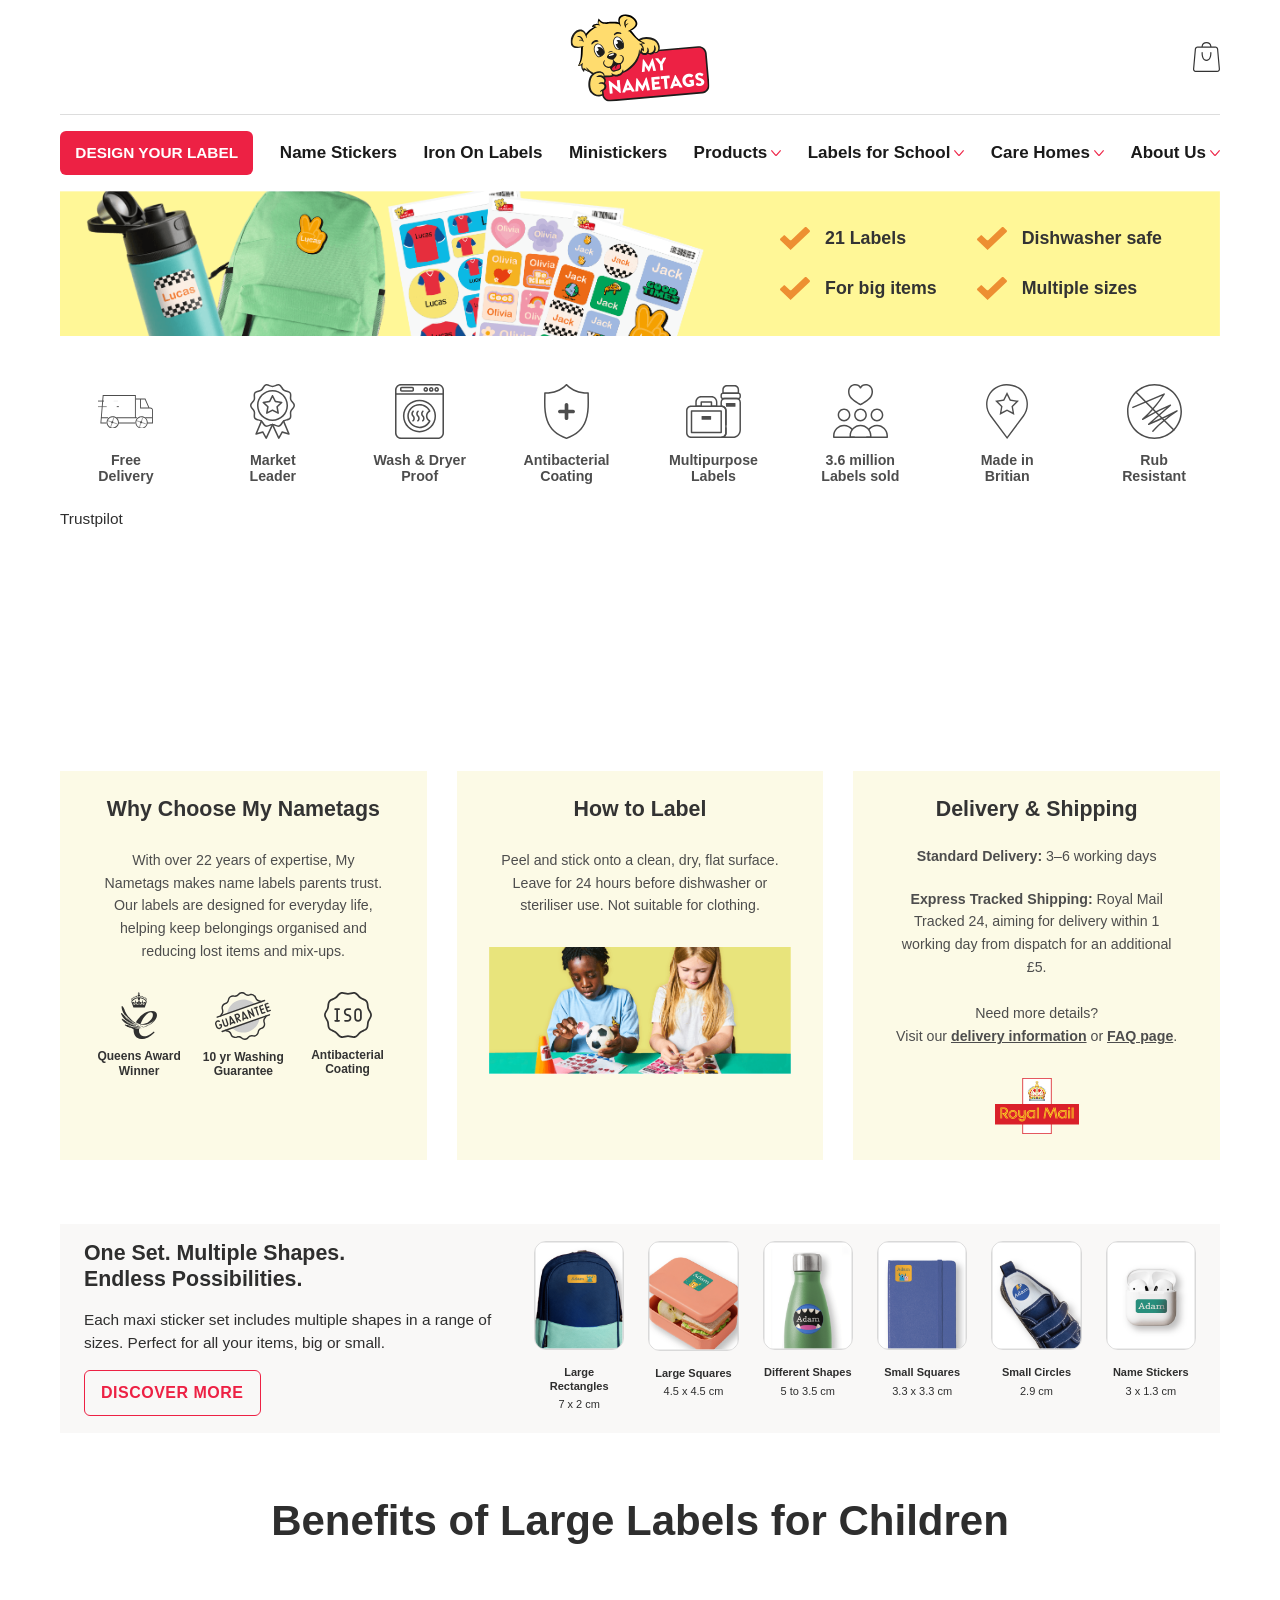
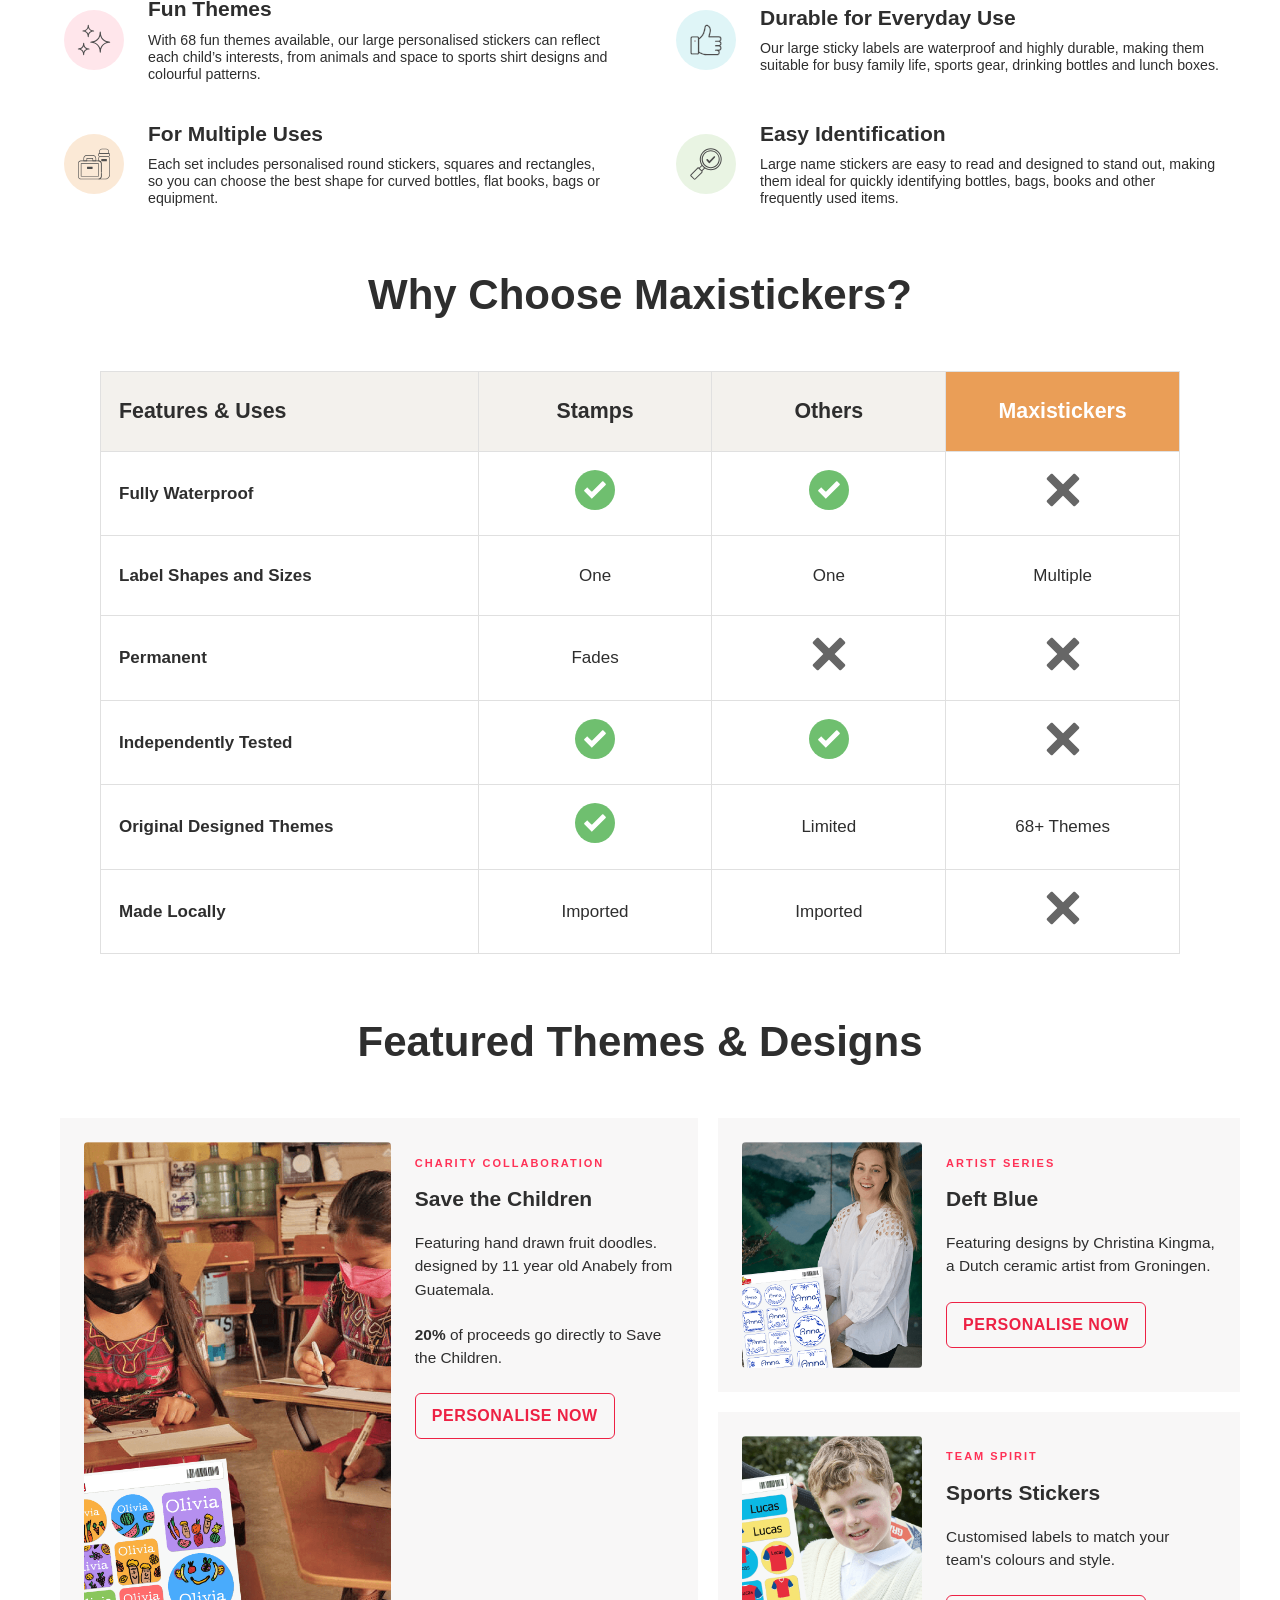
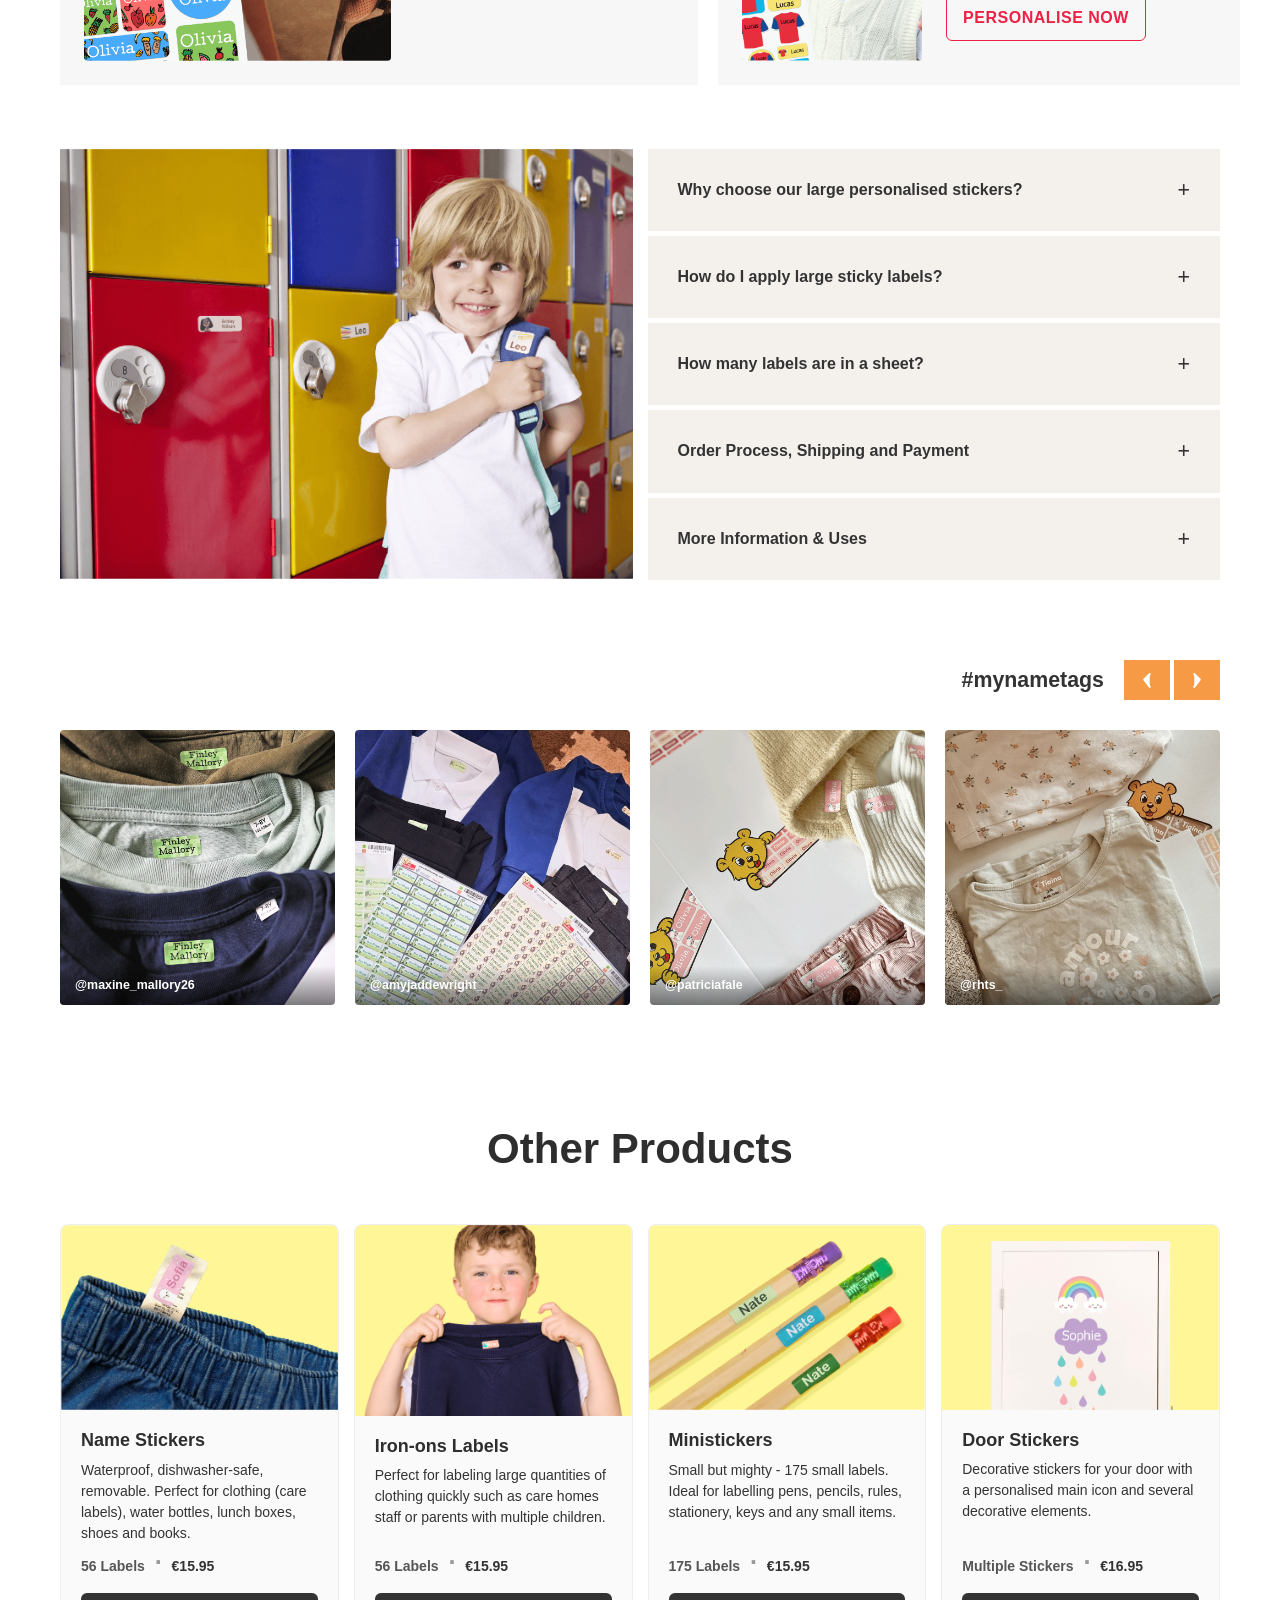
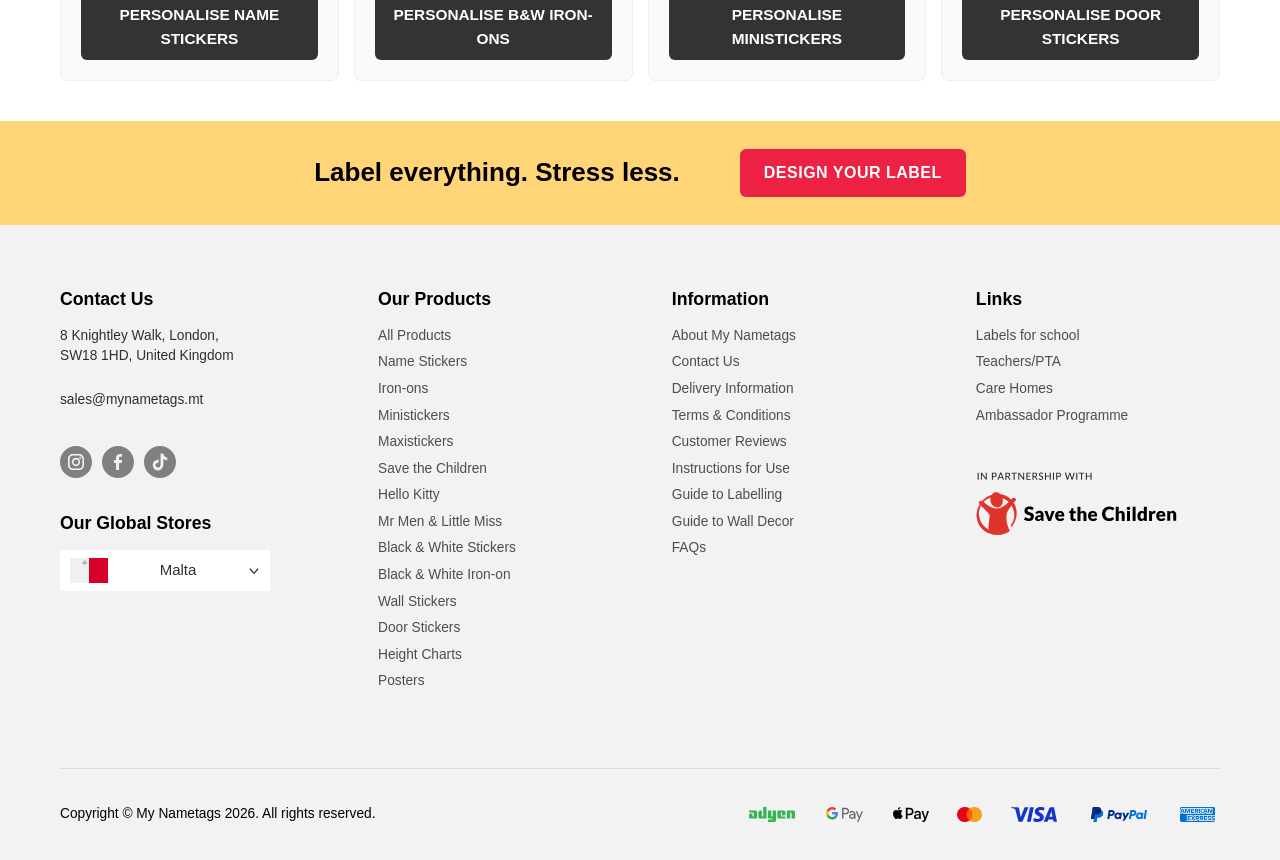
==== commit b732b6d3: "Update index.html" ====
--- a/index.html
+++ b/index.html
@@ -8,10 +8,10 @@
   <meta name="viewport" content="width=device-width, initial-scale=1.0"> <!-- Responsive scaling -->
 
   <!-- Favicon -->
-  <link rel="icon" type="image/png" sizes="16x16" href="static/img/assets-new-3/apple-touch-icon-precomposed.png">
-  <link rel="icon" type="image/png" sizes="32x32" href="static/img/assets-new-3/apple-touch-icon-precomposed.png">
-  <link rel="shortcut icon" href="static/img/assets-new-3/apple-touch-icon-precomposed.png" type="image/png">
-  <link rel="apple-touch-icon" sizes="180x180" href="static/img/assets-new-3/apple-touch-icon-precomposed.png">
+  <link rel="icon" type="image/png" sizes="16x16" href="img/assets-new-3/apple-touch-icon-precomposed.png">
+  <link rel="icon" type="image/png" sizes="32x32" href="img/assets-new-3/apple-touch-icon-precomposed.png">
+  <link rel="shortcut icon" href="img/assets-new-3/apple-touch-icon-precomposed.png" type="image/png">
+  <link rel="apple-touch-icon" sizes="180x180" href="img/assets-new-3/apple-touch-icon-precomposed.png">
 
   <!-- SEO Meta Tags -->
   <title>Maxistickers | My Nametags</title>
@@ -46,7 +46,7 @@
   <meta property="og:type" content="product">
   <meta property="og:url" content="https://www.mynametags.mt/colour-iron-on-name-labels">
   <meta property="og:image"
-    content="https://www.mynametags.mt/static/img//static/img/maxistickers-assets/banner-en.png">
+    content="https://www.mynametags.mt/img//img/maxistickers-assets/banner-en.png">
   <meta property="og:locale" content="en_MT">
   <meta property="product:price:amount" content="17.95">
   <meta property="product:price:currency" content="EUR">
@@ -57,7 +57,7 @@
   <meta name="twitter:description"
     content="Clothing labels that are perfect to label your child's clothing and school uniforms.">
   <meta name="twitter:image"
-    content="https://www.mynametags.mt/static/img//static/img/maxistickers-assets/banner-en.png">
+    content="https://www.mynametags.mt/img//img/maxistickers-assets/banner-en.png">
 
   <script type="application/ld+json">
 {
@@ -70,11 +70,11 @@
       "url": "https://www.mynametags.mt/",
       "logo": {
         "@type": "ImageObject",
-        "url": "https://www.mynametags.mt/static/img/assets-new-3/logo.svg"
+        "url": "https://www.mynametags.mt/img/assets-new-3/logo.svg"
       },
       "image": {
         "@type": "ImageObject",
-        "url":  "https://www.mynametags.mt/static/img//static/img/maxistickers-assets/banner-en.png"
+        "url":  "https://www.mynametags.mt/img//img/maxistickers-assets/banner-en.png"
       },
       "description": "Clothing labels that are perfect to label your child's clothing and school uniforms.",
       "email": "sales@mynametags.mt",
@@ -116,7 +116,7 @@
       },
       "primaryImageOfPage": {
         "@type": "ImageObject",
-        "url": "https://www.mynametags.mt/static/img//static/img/maxistickers-assets/banner-en.png",
+        "url": "https://www.mynametags.mt/img//img/maxistickers-assets/banner-en.png",
         "width": 1920,
         "height": 540
       },
@@ -134,8 +134,8 @@
       "name": "Iron-On Name Labels – 56 Clothing Labels | My Nametags",
       "url": "https://www.mynametags.mt/colour-iron-on-name-labels",
       "image": [
-        "https://www.mynametags.mt/static/img//static/img/maxistickers-assets/banner-en.png",
-        "https://www.mynametags.mt/static/img//static/img/maxistickers-assets/banner-en.png"
+        "https://www.mynametags.mt/img//img/maxistickers-assets/banner-en.png",
+        "https://www.mynametags.mt/img//img/maxistickers-assets/banner-en.png"
       ],
       "description": "Iron-on name labels from My Nametags for labelling clothes, shoes and equipment, in school, nursery or care homes.",
       "sku": "5060189770960",
@@ -300,14 +300,14 @@
 
 
   <!-- External CSS -->
-  <link rel="stylesheet" href="/static/css/core.css">
-  <link rel="stylesheet" href="/static/css/basket-new.css">
-  <link rel="stylesheet" href="/static/css/name-stickers-new.css">
-  <link rel="stylesheet" href="/static/css/swiper-bundle.min.css">
-  <link rel="stylesheet" href="/static/css/stickers-new-draft.css" />
-  <link rel="stylesheet" href="/static/css/maxistickers.css">
-
-  <script src="/static/js/basket-new.js" defer></script>
+  <link rel="stylesheet" href="/css/core.css">
+  <link rel="stylesheet" href="/css/basket-new.css">
+  <link rel="stylesheet" href="/css/name-stickers-new.css">
+  <link rel="stylesheet" href="/css/swiper-bundle.min.css">
+  <link rel="stylesheet" href="/css/stickers-new-draft.css" />
+  <link rel="stylesheet" href="/css/maxistickers.css">
+
+  <script src="/js/basket-new.js" defer></script>
 
   <!-- TrustBox script -->
   <script type="text/javascript" src="//widget.trustpilot.com/bootstrap/v5/tp.widget.bootstrap.min.js" async></script>
@@ -328,7 +328,7 @@
           "line1": "Line 1",
           "line2": "Line 2 (optional)",
           "line3": "Line 3",
-          "plusIconPath": "/static/symbol/svg/sprite.symbol.svg#icon-add"
+          "plusIconPath": "/symbol/svg/sprite.symbol.svg#icon-add"
         },
         "tab": {
           "recommended": "Popular",
@@ -367,13 +367,13 @@
 
         <div class="header-center desktop-header-center">
           <a href="/" class="logo logo-lg">
-            <img src="/static/img/assets-new-3/logo.svg" alt="My Nametags Logo" width="147" height="93" loading="lazy">
+            <img src="/img/assets-new-3/logo.svg" alt="My Nametags Logo" width="147" height="93" loading="lazy">
           </a>
         </div>
 
         <div class="header-right">
           <label for="bd-toggle" class="basket-icon">
-            <img src="/static/img/assets-new-3/header-Basket.svg" alt="Basket" width="27" height="27">
+            <img src="/img/assets-new-3/header-Basket.svg" alt="Basket" width="27" height="27">
           </label>
         </div>
       </div>
@@ -387,12 +387,12 @@
       <div class="header-bottom-sm">
         <!-- Hamburger (mobile only) -->
         <div class="hamburger" id="mobileMenuToggle">
-          <img src="/static/img/assets-new-3/Hamburger-Menu.svg" alt="Menu" width="22" height="15" loading="lazy">
+          <img src="/img/assets-new-3/Hamburger-Menu.svg" alt="Menu" width="22" height="15" loading="lazy">
         </div>
         <!-- Logo (mobile only) -->
         <div class="header-center mobile-logo">
           <a href="/" class="logo">
-            <img src="/static/img/assets-new-3/logo.svg" alt="My Nametags Logo" width="147" height="93" loading="lazy">
+            <img src="/img/assets-new-3/logo.svg" alt="My Nametags Logo" width="147" height="93" loading="lazy">
           </a>
         </div>
 
@@ -400,7 +400,7 @@
 
           <div class="header-right">
             <label for="bd-toggle" class="basket-icon">
-              <img src="/static/img/assets-new-3/header-Basket.svg" alt="Basket" width="27" height="27">
+              <img src="/img/assets-new-3/header-Basket.svg" alt="Basket" width="27" height="27">
             </label>
           </div>
         </div>
@@ -423,7 +423,7 @@
           <!-- PRODUCTS -->
           <li class="has-mega">
             <a href="#">Products<span class="header-arrow">
-                <img src="/static/img/assets-new-3/Header-arrow.svg" alt="Dropdown Arrow" width="10" height="10"
+                <img src="/img/assets-new-3/Header-arrow.svg" alt="Dropdown Arrow" width="10" height="10"
                   loading="lazy">
               </span></a>
 
@@ -472,7 +472,7 @@
           <!-- LABELS FOR SCHOOL -->
           <li class="has-mega">
             <a href="#">Labels for School<span class="header-arrow">
-                <img src="/static/img/assets-new-3/Header-arrow.svg" alt="Dropdown Arrow" width="10" height="10"
+                <img src="/img/assets-new-3/Header-arrow.svg" alt="Dropdown Arrow" width="10" height="10"
                   loading="lazy">
               </span></a>
 
@@ -487,7 +487,7 @@
           <!-- CARE HOMES -->
           <li class="has-mega">
             <a href="#">Care Homes<span class="header-arrow">
-                <img src="/static/img/assets-new-3/Header-arrow.svg" alt="Dropdown Arrow" width="10" height="10"
+                <img src="/img/assets-new-3/Header-arrow.svg" alt="Dropdown Arrow" width="10" height="10"
                   loading="lazy">
               </span></a>
 
@@ -502,7 +502,7 @@
           <!-- ABOUT US -->
           <li class="has-mega">
             <a href="#">About Us<span class="header-arrow">
-                <img src="/static/img/assets-new-3/Header-arrow.svg" alt="Dropdown Arrow" width="10" height="10"
+                <img src="/img/assets-new-3/Header-arrow.svg" alt="Dropdown Arrow" width="10" height="10"
                   loading="lazy">
               </span></a>
 
@@ -535,18 +535,18 @@
     <section class="hero">
       <div class="container hero-container">
         <div class="name-stickers-hero-content">
-          <img src="/static/img/maxistickers-assets/top-banner-desktop.png" alt="Personalised name iron-ons banner"
+          <img src="/img/maxistickers-assets/top-banner-desktop.png" alt="Personalised name iron-ons banner"
             class="hero-image" width="1920" height="540" fetchpriority="high">
-          <img src="/static/img/maxistickers-assets/top-banner-mobile.png" alt="Personalised name iron-ons banner"
+          <img src="/img/maxistickers-assets/top-banner-mobile.png" alt="Personalised name iron-ons banner"
             class="hero-mobile" width="767" height="540">
           <div class="hero-features">
-            <div class="hero-feature-item"><img src="/static/img/maxistickers-assets/svg/top-banner-tick.svg"
+            <div class="hero-feature-item"><img src="/img/maxistickers-assets/svg/top-banner-tick.svg"
                 alt="check" class="feature-icon"><span>21 Labels</span></div>
-            <div class="hero-feature-item"><img src="/static/img/maxistickers-assets/svg/top-banner-tick.svg"
+            <div class="hero-feature-item"><img src="/img/maxistickers-assets/svg/top-banner-tick.svg"
                 alt="check" class="feature-icon"><span>Dishwasher safe</span></div>
-            <div class="hero-feature-item"><img src="/static/img/maxistickers-assets/svg/top-banner-tick.svg"
+            <div class="hero-feature-item"><img src="/img/maxistickers-assets/svg/top-banner-tick.svg"
                 alt="check" class="feature-icon"><span>For big items</span></div>
-            <div class="hero-feature-item"><img src="/static/img/maxistickers-assets/svg/top-banner-tick.svg"
+            <div class="hero-feature-item"><img src="/img/maxistickers-assets/svg/top-banner-tick.svg"
                 alt="check" class="feature-icon"><span>Multiple sizes</span></div>
           </div>
         </div>
@@ -558,44 +558,44 @@
       <div class="container">
         <div class="name-stickers-features-grid">
           <div class="feature-item-box">
-            <div class="feature-icon-black"><img src="/static/img/maxistickers-assets/svg/fast-delivery-animated.svg"
+            <div class="feature-icon-black"><img src="/img/maxistickers-assets/svg/fast-delivery-animated.svg"
                width="55" height="55" alt="Free delivery"></div>
             <p>Free<br>Delivery</p>
           </div>
           <div class="feature-item-box">
-            <div class="feature-icon-black"><img src="/static/img/maxistickers-assets/svg/usp-2.svg"
+            <div class="feature-icon-black"><img src="/img/maxistickers-assets/svg/usp-2.svg"
                width="55" height="55" alt="Market leader"></div>
             <p>Market<br>Leader</p>
           </div>
           <div class="feature-item-box">
-            <div class="feature-icon-black"><img src="/static/img/maxistickers-assets/svg/usp-3.svg"
+            <div class="feature-icon-black"><img src="/img/maxistickers-assets/svg/usp-3.svg"
                width="55" height="55" alt="Wash and Dryer Proof"></div>
             <p>Wash &amp; Dryer<br> Proof</p>
           </div>
           <div class="feature-item-box">
-            <div class="feature-icon-black"><img src="/static/img/maxistickers-assets/svg/usp-4.svg"
+            <div class="feature-icon-black"><img src="/img/maxistickers-assets/svg/usp-4.svg"
                width="55" height="55" alt="Antibacterial Coating"></div>
             <p>Antibacterial
               <br>Coating
             </p>
           </div>
           <div class="feature-item-box">
-            <div class="feature-icon-black"><img src="/static/img/maxistickers-assets/svg/usp-5.svg"
+            <div class="feature-icon-black"><img src="/img/maxistickers-assets/svg/usp-5.svg"
                width="55" height="55" alt="Multipurpose Labels"></div>
             <p>Multipurpose<br>Labels</p>
           </div>
           <div class="feature-item-box">
-            <div class="feature-icon-black"><img src="/static/img/maxistickers-assets/svg/usp-6.svg"
+            <div class="feature-icon-black"><img src="/img/maxistickers-assets/svg/usp-6.svg"
                width="55" height="55" alt="3.6 million Labels sold"></div>
             <p>3.6 million<br>Labels sold</p>
           </div>
           <div class="feature-item-box">
-            <div class="feature-icon-black"><img src="/static/img/maxistickers-assets/svg/usp-7.svg"
+            <div class="feature-icon-black"><img src="/img/maxistickers-assets/svg/usp-7.svg"
                width="55" height="55" alt="Made in Britian"></div>
             <p>Made in<br>Britian</p>
           </div>
           <div class="feature-item-box">
-            <div class="feature-icon-black"><img src="/static/img/maxistickers-assets/svg/usp-8.svg"
+            <div class="feature-icon-black"><img src="/img/maxistickers-assets/svg/usp-8.svg"
                width="55" height="55" alt="Rub Resistant">
             </div>
             <p>Rub<br>Resistant</p>
@@ -629,13 +629,13 @@
               labels are designed for everyday life,
               helping keep belongings organised and reducing lost items and mix-ups.</p>
             <div class="card-badges">
-              <div class="badge-item"><img src="/static/img/maxistickers-assets/svg/choose-1.svg" width="36"
+              <div class="badge-item"><img src="/img/maxistickers-assets/svg/choose-1.svg" width="36"
                   alt="Queen's Award"><span>Queens
                   Award<br>Winner</span></div>
-              <div class="badge-item"><img src="/static/img/maxistickers-assets/svg/choose-2.svg" width="56"
+              <div class="badge-item"><img src="/img/maxistickers-assets/svg/choose-2.svg" width="56"
                   alt="10 year guarantee"><span>10
                   yr Washing<br>Guarantee</span></div>
-              <div class="badge-item"><img src="/static/img/maxistickers-assets/svg/choose-3.svg" width="48"
+              <div class="badge-item"><img src="/img/maxistickers-assets/svg/choose-3.svg" width="48"
                   alt="Antibacterial Coating"><span>Antibacterial<br>Coating</span></div>
             </div>
           </div>
@@ -644,7 +644,7 @@
             <p class="card-text">Peel and stick onto a clean, dry, flat surface. Leave for 24 hours before dishwasher or
               steriliser use. Not suitable for
               clothing.</p>
-            <div class="card-yellow-box"><img src="/static/img/maxistickers-assets/yellow-box.png" alt="How to label" width="454" height="190" loading="lazy"></div>
+            <div class="card-yellow-box"><img src="/img/maxistickers-assets/yellow-box.png" alt="How to label" width="454" height="190" loading="lazy"></div>
           </div>
           <div class="info-card">
             <h2 class="card-title">Delivery &amp; Shipping</h2>
@@ -654,7 +654,7 @@
               day from dispatch for an additional £5.</p>
             <p class="card-text text-center">Need more details?<br> Visit our <a href="/delivery"
                 class="delivery-link">delivery information</a> or <a href="/faq" class="delivery-link">FAQ page</a>.</p>
-            <div class="delivery-rm"><img src="/static/img/maxistickers-assets/svg/Delivery-RM.svg" width="84"
+            <div class="delivery-rm"><img src="/img/maxistickers-assets/svg/Delivery-RM.svg" width="84"
                 height="56" alt="Delivery"></div>
           </div>
         </div>
@@ -682,42 +682,42 @@
             <div class="maxi-grid">
 
               <div class="shape-card">
-                <img src="/static/img/maxistickers-assets/size1.png" width="140" height="171" loading="lazy"
+                <img src="/img/maxistickers-assets/size1.png" width="140" height="171" loading="lazy"
                   alt="Large Rectangles">
                 <h3>Large Rectangles</h3>
                 <span>7 x 2 cm</span>
               </div>
 
               <div class="shape-card">
-                <img src="/static/img/maxistickers-assets/size2.png" width="140" height="171" loading="lazy"
+                <img src="/img/maxistickers-assets/size2.png" width="140" height="171" loading="lazy"
                   alt="Large Squares">
                 <h3>Large Squares</h3>
                 <span>4.5 x 4.5 cm</span>
               </div>
 
               <div class="shape-card">
-                <img src="/static/img/maxistickers-assets/size3.png" width="140" height="171" loading="lazy"
+                <img src="/img/maxistickers-assets/size3.png" width="140" height="171" loading="lazy"
                   alt="Different Shapes">
                 <h3>Different Shapes</h3>
                 <span>5 to 3.5 cm</span>
               </div>
 
               <div class="shape-card">
-                <img src="/static/img/maxistickers-assets/size4.png" width="140" height="171" loading="lazy"
+                <img src="/img/maxistickers-assets/size4.png" width="140" height="171" loading="lazy"
                   alt="Small Squares">
                 <h3>Small Squares</h3>
                 <span>3.3 x 3.3 cm</span>
               </div>
 
               <div class="shape-card">
-                <img src="/static/img/maxistickers-assets/size5.png" width="140" height="171" loading="lazy"
+                <img src="/img/maxistickers-assets/size5.png" width="140" height="171" loading="lazy"
                   alt="Small Circles">
                 <h3>Small Circles</h3>
                 <span>2.9 cm</span>
               </div>
 
               <div class="shape-card">
-                <img src="/static/img/maxistickers-assets/size6.png" width="140" height="171" loading="lazy"
+                <img src="/img/maxistickers-assets/size6.png" width="140" height="171" loading="lazy"
                   alt="Name Stickers">
                 <h3>Name Stickers</h3>
                 <span>3 x 1.3 cm</span>
@@ -740,7 +740,7 @@
 
           <div class="why-parent-item">
             <div class="why-parent-icon-wrapper">
-              <img src="/static/img/maxistickers-assets/svg/Benefits-1.svg" width="60" height="60" alt="Customer satisfaction badge icon"
+              <img src="/img/maxistickers-assets/svg/Benefits-1.svg" width="60" height="60" alt="Customer satisfaction badge icon"
                 loading="lazy">
             </div>
             <div class="why-parent-content">
@@ -754,7 +754,7 @@
 
           <div class="why-parent-item">
             <div class="why-parent-icon-wrapper">
-              <img src="/static/img/maxistickers-assets/svg/Benefits-2.svg" width="60" height="60" alt="Customer satisfaction badge icon"
+              <img src="/img/maxistickers-assets/svg/Benefits-2.svg" width="60" height="60" alt="Customer satisfaction badge icon"
                 loading="lazy">
             </div>
             <div class="why-parent-content">
@@ -767,7 +767,7 @@
 
           <div class="why-parent-item">
             <div class="why-parent-icon-wrapper">
-              <img src="/static/img/maxistickers-assets/svg/Benefits-3.svg" width="60" height="60" alt="Customer satisfaction badge icon"
+              <img src="/img/maxistickers-assets/svg/Benefits-3.svg" width="60" height="60" alt="Customer satisfaction badge icon"
                 loading="lazy">
             </div>
             <div class="why-parent-content">
@@ -780,7 +780,7 @@
 
           <div class="why-parent-item">
             <div class="why-parent-icon-wrapper">
-              <img src="/static/img/maxistickers-assets/svg/Benefits-4.svg" width="60" height="60" alt="Customer satisfaction badge icon"
+              <img src="/img/maxistickers-assets/svg/Benefits-4.svg" width="60" height="60" alt="Customer satisfaction badge icon"
                 loading="lazy">
             </div>
             <div class="why-parent-content">
@@ -812,9 +812,9 @@
           <tbody>
             <tr>
               <td>Fully Waterproof</td>
-              <td><img src="/static/img/maxistickers-assets/svg/Table-tick.svg" width="40" height="40" alt="Yes" class="icon"></td>
-              <td><img src="/static/img/maxistickers-assets/svg/Table-tick.svg" width="40" height="40" alt="Yes" class="icon"></td>
-              <td><img src="/static/img/maxistickers-assets/svg/Table-cross.svg" width="40" height="40" alt="No" class="icon"></td>
+              <td><img src="/img/maxistickers-assets/svg/Table-tick.svg" width="40" height="40" alt="Yes" class="icon"></td>
+              <td><img src="/img/maxistickers-assets/svg/Table-tick.svg" width="40" height="40" alt="Yes" class="icon"></td>
+              <td><img src="/img/maxistickers-assets/svg/Table-cross.svg" width="40" height="40" alt="No" class="icon"></td>
             </tr>
             <tr>
               <td>Label Shapes and Sizes</td>
@@ -825,18 +825,18 @@
             <tr>
               <td>Permanent</td>
               <td>Fades</td>
-              <td><img src="/static/img/maxistickers-assets/svg/Table-cross.svg" width="40" height="40" alt="No" class="icon"></td>
-              <td><img src="/static/img/maxistickers-assets/svg/Table-cross.svg" width="40" height="40" alt="No" class="icon"></td>
+              <td><img src="/img/maxistickers-assets/svg/Table-cross.svg" width="40" height="40" alt="No" class="icon"></td>
+              <td><img src="/img/maxistickers-assets/svg/Table-cross.svg" width="40" height="40" alt="No" class="icon"></td>
             </tr>
             <tr>
               <td>Independently Tested</td>
-              <td><img src="/static/img/maxistickers-assets/svg/Table-tick.svg" width="40" height="40" alt="Yes" class="icon"></td>
-              <td><img src="/static/img/maxistickers-assets/svg/Table-tick.svg" width="40" height="40" alt="Yes" class="icon"></td>
-              <td><img src="/static/img/maxistickers-assets/svg/Table-cross.svg" width="40" height="40" alt="No" class="icon"></td>
+              <td><img src="/img/maxistickers-assets/svg/Table-tick.svg" width="40" height="40" alt="Yes" class="icon"></td>
+              <td><img src="/img/maxistickers-assets/svg/Table-tick.svg" width="40" height="40" alt="Yes" class="icon"></td>
+              <td><img src="/img/maxistickers-assets/svg/Table-cross.svg" width="40" height="40" alt="No" class="icon"></td>
             </tr>
             <tr>
               <td>Original Designed Themes</td>
-              <td><img src="/static/img/maxistickers-assets/svg/Table-tick.svg" width="40" height="40" alt="Yes" class="icon"></td>
+              <td><img src="/img/maxistickers-assets/svg/Table-tick.svg" width="40" height="40" alt="Yes" class="icon"></td>
               <td>Limited</td>
               <td>68+ Themes</td>
             </tr>
@@ -844,7 +844,7 @@
               <td>Made Locally</td>
               <td>Imported</td>
               <td>Imported</td>
-              <td><img src="/static/img/maxistickers-assets/svg/Table-cross.svg" width="40" height="40" alt="No" class="icon"></td>
+              <td><img src="/img/maxistickers-assets/svg/Table-cross.svg" width="40" height="40" alt="No" class="icon"></td>
             </tr>
           </tbody>
         </table>
@@ -866,7 +866,7 @@
           <article class="featured-theme-card featured-theme-card-large">
 
             <div class="featured-theme-image">
-              <img src="/static/img/maxistickers-assets/Features1@2x.png" width="436" height="583" alt="CHARITY COLLABORATION" loading="lazy">
+              <img src="/img/maxistickers-assets/Features1@2x.png" width="436" height="583" alt="CHARITY COLLABORATION" loading="lazy">
             </div>
 
             <div class="featured-theme-content">
@@ -901,7 +901,7 @@
           <article class="featured-theme-card">
 
             <div class="featured-theme-image">
-              <img src="/static/img/maxistickers-assets/Features2@2x.png" width="256" height="256" alt="ARTIST SERIES" loading="lazy">
+              <img src="/img/maxistickers-assets/Features2@2x.png" width="256" height="256" alt="ARTIST SERIES" loading="lazy">
             </div>
 
             <div class="featured-theme-content">
@@ -930,7 +930,7 @@
           <article class="featured-theme-card">
 
             <div class="featured-theme-image">
-              <img src="/static/img/maxistickers-assets/Feature3@2x.png" width="256" height="256" alt="TEAM SPIRIT" loading="lazy">
+              <img src="/img/maxistickers-assets/Feature3@2x.png" width="256" height="256" alt="TEAM SPIRIT" loading="lazy">
             </div>
 
             <div class="featured-theme-content">
@@ -963,7 +963,7 @@
     <section class="faq-section">
       <div class="container">
         <div class="faq-wrapper">
-          <div class="faq-image-side"><img src="/static/img/maxistickers-assets/FAQ-Maxi.png" width="888" height="450"
+          <div class="faq-image-side"><img src="/img/maxistickers-assets/FAQ-Maxi.png" width="888" height="450"
               alt="FAQ Image" class="faq-img"></div>
           <div class="faq-accordion-side">
 
@@ -1052,32 +1052,32 @@
         <div class="swiper ugc-slider">
           <div class="swiper-wrapper">
             <div class="swiper-slide">
-              <div class="ugc-card"><img src="/static/img/maxistickers-assets/@maxine_mallory26.png" alt="UGC 1"
+              <div class="ugc-card"><img src="/img/maxistickers-assets/@maxine_mallory26.png" alt="UGC 1"
                   class="ugc-img"><a href="https://www.instagram.com/maxine_mallory26/" target="_blank" rel="noopener"
                   class="ugc-handle">@maxine_mallory26</a></div>
             </div>
             <div class="swiper-slide">
-              <div class="ugc-card"><img src="/static/img/maxistickers-assets/@amyjaddewright_.png" alt="UGC 2"
+              <div class="ugc-card"><img src="/img/maxistickers-assets/@amyjaddewright_.png" alt="UGC 2"
                   class="ugc-img"><a href="https://www.instagram.com/@amyjaddewright_/" target="_blank" rel="noopener"
                   class="ugc-handle">@amyjaddewright_</a></div>
             </div>
             <div class="swiper-slide">
-              <div class="ugc-card"><img src="/static/img/maxistickers-assets/@patriciafale.png" alt="UGC 3"
+              <div class="ugc-card"><img src="/img/maxistickers-assets/@patriciafale.png" alt="UGC 3"
                   class="ugc-img"><a href="https://www.instagram.com/patriciafale/" target="_blank" rel="noopener"
                   class="ugc-handle">@patriciafale</a></div>
             </div>
             <div class="swiper-slide">
-              <div class="ugc-card"><img src="/static/img/maxistickers-assets/gallary4.png" alt="UGC 4"
+              <div class="ugc-card"><img src="/img/maxistickers-assets/gallary4.png" alt="UGC 4"
                   class="ugc-img"><a href="https://www.instagram.com/rhts_/" target="_blank" rel="noopener"
                   class="ugc-handle">@rhts_</a></div>
             </div>
             <div class="swiper-slide">
-              <div class="ugc-card"><img src="/static/img/maxistickers-assets/gallary5.png" alt="UGC 5"
+              <div class="ugc-card"><img src="/img/maxistickers-assets/gallary5.png" alt="UGC 5"
                   class="ugc-img"><a href="https://www.instagram.com/katejewitt_/" target="_blank" rel="noopener"
                   class="ugc-handle">@katejewitt_</a></div>
             </div>
             <div class="swiper-slide">
-              <div class="ugc-card"><img src="/static/img/maxistickers-assets/gallary6.png" alt="UGC 6"
+              <div class="ugc-card"><img src="/img/maxistickers-assets/gallary6.png" alt="UGC 6"
                   class="ugc-img"><a href="https://www.instagram.com/mthld_et_ses_garcons" target="_blank"
                   rel="noopener" class="ugc-handle">@mthld_et_ses_garcons</a></div>
             </div>
@@ -1095,7 +1095,7 @@
             <div class="other-products-grid">
               <div class="other-products-card">
                 <div class="other-products-image">
-                  <img src="/static/img/maxistickers-assets/other-products/Name-stickers.png" width="362" height="249"
+                  <img src="/img/maxistickers-assets/other-products/Name-stickers.png" width="362" height="249"
                     alt="Name Stickers">
                 </div>
                 <div class="other-products-content">
@@ -1112,7 +1112,7 @@
               </div>
               <div class="other-products-card">
                 <div class="other-products-image">
-                  <img src="/static/img/maxistickers-assets/other-products/Iron-Ons.png" width="362" height="249"
+                  <img src="/img/maxistickers-assets/other-products/Iron-Ons.png" width="362" height="249"
                     alt="Black &amp; White Iron-ons">
                 </div>
                 <div class="other-products-content">
@@ -1130,7 +1130,7 @@
               </div>
               <div class="other-products-card">
                 <div class="other-products-image">
-                  <img src="/static/img/maxistickers-assets/other-products/Ministickers.png" width="362" height="249"
+                  <img src="/img/maxistickers-assets/other-products/Ministickers.png" width="362" height="249"
                     alt=" Ministickers">
                 </div>
                 <div class="other-products-content">
@@ -1147,7 +1147,7 @@
               </div>
               <div class="other-products-card">
                 <div class="other-products-image">
-                  <img src="/static/img/maxistickers-assets/other-products/Door-Stickers.png" width="362" height="249"
+                  <img src="/img/maxistickers-assets/other-products/Door-Stickers.png" width="362" height="249"
                     alt="Maxistickers">
                 </div>
                 <div class="other-products-content">
@@ -1202,13 +1202,13 @@
 
           <div class="footer-social-icons">
             <a href="https://www.instagram.com/mynametags/" aria-label="Instagram">
-              <img src="/static/img/assets-new-3/social-insta.svg" alt="Instagram" width="32" height="32">
+              <img src="/img/assets-new-3/social-insta.svg" alt="Instagram" width="32" height="32">
             </a>
             <a href="https://www.facebook.com/MyNametags/" aria-label="Facebook">
-              <img src="/static/img/assets-new-3/social-fb.svg" alt="Facebook" width="32" height="32">
+              <img src="/img/assets-new-3/social-fb.svg" alt="Facebook" width="32" height="32">
             </a>
             <a href="https://www.tiktok.com/@mynametags" aria-label="TikTok">
-              <img src="/static/img/assets-new-3/social-tiktok.svg" alt="TikTok" width="32" height="32">
+              <img src="/img/assets-new-3/social-tiktok.svg" alt="TikTok" width="32" height="32">
             </a>
           </div>
 
@@ -1217,39 +1217,39 @@
 
           <div class="footer-lang-dropdown">
             <div class="footer-lang-selected">
-              <img src="/static/img/assets-new-3/flag-Malta.svg" alt="Malta Flag" class="footer-flag-img" width="38"
+              <img src="/img/assets-new-3/flag-Malta.svg" alt="Malta Flag" class="footer-flag-img" width="38"
                 height="25" loading="lazy">
               <span>Malta</span>
-              <img src="/static/img/assets-new-3/lang-arrow.svg" alt="arrow" class="footer-dropdown-arrow" width="12"
+              <img src="/img/assets-new-3/lang-arrow.svg" alt="arrow" class="footer-dropdown-arrow" width="12"
                 height="8">
             </div>
 
             <ul class="footer-lang-list">
-              <li><a href="https://mynametags.be"><img src="/static/img/assets-new-3/flag-belgium.svg" width="26"
+              <li><a href="https://mynametags.be"><img src="/img/assets-new-3/flag-belgium.svg" width="26"
                     height="18" loading="lazy" alt="Belgium Flag"> Belgium</a>
               </li>
-              <li><a href="https://mynametags.com.br"><img src="/static/img/assets-new-3/flag-brazil.svg" width="26"
+              <li><a href="https://mynametags.com.br"><img src="/img/assets-new-3/flag-brazil.svg" width="26"
                     height="18" loading="lazy" alt="Brazil Flag"> Brazil</a>
               </li>
-              <li><a href="https://mynametags.fr"><img src="/static/img/assets-new-3/flag-france.svg" width="26"
+              <li><a href="https://mynametags.fr"><img src="/img/assets-new-3/flag-france.svg" width="26"
                     height="18" loading="lazy" alt="France Flag"> France</a></li>
-              <li><a href="https://mynametags.ie"><img src="/static/img/assets-new-3/flag-ireland.svg" width="26"
+              <li><a href="https://mynametags.ie"><img src="/img/assets-new-3/flag-ireland.svg" width="26"
                     height="18" loading="lazy" alt="Ireland Flag"> Ireland</a>
               </li>
-              <li><a href="https://mynametags.it"><img src="/static/img/assets-new-3/flag-italy.svg" width="26"
+              <li><a href="https://mynametags.it"><img src="/img/assets-new-3/flag-italy.svg" width="26"
                     height="18" loading="lazy" alt="Italy Flag"> Italy</a></li>
-              <li><a href="https://mynametags.nl"><img src="/static/img/assets-new-3/flag-netherlands.svg" width="26"
+              <li><a href="https://mynametags.nl"><img src="/img/assets-new-3/flag-netherlands.svg" width="26"
                     height="18" loading="lazy" alt="Netherlands Flag">
                   Netherlands</a></li>
-              <li><a href="https://mynametags.pt"><img src="/static/img/assets-new-3/flag-portugal.svg" width="26"
+              <li><a href="https://mynametags.pt"><img src="/img/assets-new-3/flag-portugal.svg" width="26"
                     height="18" loading="lazy" alt="Portugal Flag"> Portugal</a>
               </li>
-              <li><a href="https://mynametags.sa"><img src="/static/img/assets-new-3/flag-SA.svg" width="26" height="18"
+              <li><a href="https://mynametags.sa"><img src="/img/assets-new-3/flag-SA.svg" width="26" height="18"
                     loading="lazy" alt="Saudi Arabia Flag"> Saudi
                   Arabia</a></li>
-              <li><a href="https://mynametags.ae"><img src="/static/img/assets-new-3/flag-UAE.svg" width="26"
+              <li><a href="https://mynametags.ae"><img src="/img/assets-new-3/flag-UAE.svg" width="26"
                     height="18" loading="lazy" alt="UAE Flag"> UAE</a></li>
-              <li><a href="https://mynametags.com"><img src="/static/img/assets-new-3/flag-UK.svg" width="26"
+              <li><a href="https://mynametags.com"><img src="/img/assets-new-3/flag-UK.svg" width="26"
                     height="18" loading="lazy" alt="UK Flag"> United Kingdom</a></li>
             </ul>
           </div>
@@ -1320,15 +1320,15 @@
             <div class="footer-partner-box desktop-only">
               <picture>
                 <!-- Mobile SVG -->
-                <source srcset="/static/img/assets-new-3/footer-stc-mobile.svg" media="(max-width: 767px)"
+                <source srcset="/img/assets-new-3/footer-stc-mobile.svg" media="(max-width: 767px)"
                   type="image/svg+xml">
 
                 <!-- Desktop SVG -->
-                <source srcset="/static/img/assets-new-3/footer-stc-desktop.svg" media="(min-width: 768px)"
+                <source srcset="/img/assets-new-3/footer-stc-desktop.svg" media="(min-width: 768px)"
                   type="image/svg+xml">
 
                 <!-- Fallback / default -->
-                <img src="/static/img/assets-new-3/footer-stc-desktop.svg" alt="Save the Children" width="202"
+                <img src="/img/assets-new-3/footer-stc-desktop.svg" alt="Save the Children" width="202"
                   height="66" loading="lazy" decoding="async">
               </picture>
             </div>
@@ -1340,15 +1340,15 @@
         <div class="footer-col footer-partner-standalone">
           <picture>
             <!-- Mobile SVG -->
-            <source srcset="/static/img/assets-new-3/footer-stc-mobile.svg" media="(max-width: 767px)"
+            <source srcset="/img/assets-new-3/footer-stc-mobile.svg" media="(max-width: 767px)"
               type="image/svg+xml">
 
             <!-- Desktop SVG -->
-            <source srcset="/static/img/assets-new-3/footer-stc-desktop.svg" media="(min-width: 768px)"
+            <source srcset="/img/assets-new-3/footer-stc-desktop.svg" media="(min-width: 768px)"
               type="image/svg+xml">
 
             <!-- Fallback / default -->
-            <img src="/static/img/assets-new-3/footer-stc-desktop.svg" alt="Save the Children" width="202" height="66"
+            <img src="/img/assets-new-3/footer-stc-desktop.svg" alt="Save the Children" width="202" height="66"
               loading="lazy" decoding="async">
           </picture>
         </div>
@@ -1364,13 +1364,13 @@
         </p>
 
         <div class="footer-payment-methods">
-          <img src="/static/img/assets-new-3/pay-adyen.svg" alt="Adyen" width="58" height="19" loading="lazy">
-          <img src="/static/img/assets-new-3/pay-gpay.svg" alt="GPay" width="47" height="19" loading="lazy">
-          <img src="/static/img/assets-new-3/pay-applepay.svg" alt="Apple Pay" width="46" height="19" loading="lazy">
-          <img src="/static/img/assets-new-3/pay-mastercard.svg" alt="Mastercard" width="31" height="19" loading="lazy">
-          <img src="/static/img/assets-new-3/pay-visa.svg" alt="Visa" width="58" height="19" loading="lazy">
-          <img src="/static/img/assets-new-3/pay-paypal.svg" alt="Paypal" width="72" height="19" loading="lazy">
-          <img src="/static/img/assets-new-3/pay-amex.svg" alt="Amex" width="45" height="19" loading="lazy">
+          <img src="/img/assets-new-3/pay-adyen.svg" alt="Adyen" width="58" height="19" loading="lazy">
+          <img src="/img/assets-new-3/pay-gpay.svg" alt="GPay" width="47" height="19" loading="lazy">
+          <img src="/img/assets-new-3/pay-applepay.svg" alt="Apple Pay" width="46" height="19" loading="lazy">
+          <img src="/img/assets-new-3/pay-mastercard.svg" alt="Mastercard" width="31" height="19" loading="lazy">
+          <img src="/img/assets-new-3/pay-visa.svg" alt="Visa" width="58" height="19" loading="lazy">
+          <img src="/img/assets-new-3/pay-paypal.svg" alt="Paypal" width="72" height="19" loading="lazy">
+          <img src="/img/assets-new-3/pay-amex.svg" alt="Amex" width="45" height="19" loading="lazy">
         </div>
       </div>
     </div>
@@ -1399,7 +1399,7 @@
       <!-- Empty State -->
       <div class="bd-empty">
 
-        <img src="/static/img/assets-new-3/header-Basket.svg" alt="" class="bd-empty-icon" width="64" height="64"
+        <img src="/img/assets-new-3/header-Basket.svg" alt="" class="bd-empty-icon" width="64" height="64"
           aria-hidden="true">
 
         <p class="bd-empty-text">Your basket is currently empty.</p>
@@ -1413,15 +1413,15 @@
       <div class="bd-footer">
         <p class="bd-security">
           All transactions are secure &amp; encrypted by
-          <img src="/static/img/assets-new-3/pay-adyen.svg" alt="Adyen" class="bd-adyen">
+          <img src="/img/assets-new-3/pay-adyen.svg" alt="Adyen" class="bd-adyen">
         </p>
         <div class="bd-payments">
-          <img src="/static/img/assets-new-3/pay-gpay.svg" alt="Google Pay">
-          <img src="/static/img/assets-new-3/pay-applepay.svg" alt="Apple Pay">
-          <img src="/static/img/assets-new-3/pay-mastercard.svg" alt="Mastercard">
-          <img src="/static/img/assets-new-3/pay-visa.svg" alt="Visa">
-          <img src="/static/img/assets-new-3/pay-paypal.svg" alt="PayPal">
-          <img src="/static/img/assets-new-3/pay-amex.svg" alt="American Express">
+          <img src="/img/assets-new-3/pay-gpay.svg" alt="Google Pay">
+          <img src="/img/assets-new-3/pay-applepay.svg" alt="Apple Pay">
+          <img src="/img/assets-new-3/pay-mastercard.svg" alt="Mastercard">
+          <img src="/img/assets-new-3/pay-visa.svg" alt="Visa">
+          <img src="/img/assets-new-3/pay-paypal.svg" alt="PayPal">
+          <img src="/img/assets-new-3/pay-amex.svg" alt="American Express">
         </div>
       </div>
 
@@ -1436,8 +1436,8 @@
 
   <!-- End Basket Dropdown -->
   <!-- Javascript Links -->
-  <script src="/static/js/swiper-bundle.min.js" defer></script>
-  <script src="/static/js/name-stickers-new.js" defer></script>
+  <script src="/js/swiper-bundle.min.js" defer></script>
+  <script src="/js/name-stickers-new.js" defer></script>
   <script>
     document.addEventListener('DOMContentLoaded', function () {
       var breakpoint = window.matchMedia('(max-width: 767px)');
@@ -1491,4 +1491,4 @@
   </script>
 </body>
 
-</html>+</html>
--- a/css/core.css
+++ b/css/core.css
@@ -0,0 +1,1131 @@
+/* ================= ROOT VARIABLES ================= */
+:root {
+  --text-color: #333333;
+  --button-color: #ed2144;
+  --accordiansandboxes-color: #f4f1ed;
+  --information-color: #f79a46;
+  --color-white: #fff;
+  --color-black: #000000;
+  --text-muted: #4d4d4d;
+  --border-color: #ddd;
+  --footer-bg-color: #f2f2f2;
+  --container-max: 1920px;
+  --overlay-bg-blur: rgba(255, 255, 255, 0.7);
+  --transition-speed: 0.4s;
+  --transform-scale-hover: scale(1.05);
+  --curve: cubic-bezier(0.4, 0, 0.2, 1);
+}
+
+/* ================= RESET ================= */
+*,
+*::before,
+*::after {
+  margin: 0;
+  padding: 0;
+  box-sizing: border-box;
+}
+
+/* ================= BASIC ELEMENTS ================= */
+html {
+  scroll-behavior: smooth;
+}
+
+body {
+  font-family: "Nunito Sans", sans-serif;
+  font-weight: 500;
+  font-size: clamp(0.75rem, 0.6667rem + 0.3704vw, 1rem);
+  color: var(--text-color);
+  line-height: 1.5;
+}
+
+ul {
+  list-style: none;
+}
+
+a {
+  text-decoration: none;
+  color: inherit;
+}
+
+button {
+  background: none;
+  border: none;
+  cursor: pointer;
+}
+
+img {
+  max-width: 100%;
+  display: block;
+  height: auto;
+  object-fit: cover;
+}
+
+/* ================= UTILITY CLASSES ================= */
+.text-uppercase {
+  text-transform: uppercase;
+}
+
+.text-center {
+  text-align: center;
+}
+
+.section-spacing {
+  margin-block: clamp(2rem, 5vw, 7rem);
+}
+
+.visually-hidden {
+  position: absolute;
+  width: 1px;
+  height: 1px;
+  padding: 0;
+  margin: -1px;
+  overflow: hidden;
+  clip: rect(0, 0, 0, 0);
+  white-space: nowrap;
+  border: 0;
+}
+
+/* ================= CONTAINER ================= */
+.container {
+  max-width: var(--container-max);
+  margin: 0 auto;
+  padding-inline: 74px;
+}
+
+@media (max-width: 1440px) {
+  .container {
+    padding-inline: 60px;
+  }
+}
+
+@media (max-width: 767px) {
+  .container {
+    padding-inline: 15px;
+  }
+}
+
+@media (min-width: 1921px) {
+  .container {
+    max-width: 2000px;
+  }
+}
+
+/* ================= GLOBAL HEADING ELEMENTS ================= */
+h1,
+h2,
+h3,
+h4,
+h5,
+h6 {
+  font-family: "Quicksand", sans-serif;
+  line-height: 1.2;
+}
+
+h1,
+h2,
+h3 {
+  font-weight: 700;
+}
+
+/* ================= HEADING CLASSES ================= */
+.heading-2 {
+  font-size: clamp(1.5625rem, 1.1458rem + 1.8519vw, 2.8125rem);
+  line-height: 1.15;
+  margin-bottom: clamp(27px, 4vw, 60px);
+}
+
+/* ================= GLOBAL BUTTONS ================= */
+.btn {
+  font-family: "Quicksand", sans-serif;
+  font-size: clamp(0.9375rem, 0.7917rem + 0.6481vw, 1.375rem);
+  font-weight: 700;
+  text-transform: uppercase;
+  color: var(--color-white);
+  background: var(--button-color);
+  padding: clamp(8px, 1vw, 16px) clamp(16px, 2vw, 32px);
+  border-radius: clamp(4px, 1vw, 8px);
+  transition: all 0.3s ease;
+  position: relative;
+  overflow: hidden;
+  display: inline-block;
+  text-align: center;
+}
+
+.btn::after {
+  content: "";
+  position: absolute;
+  top: 0;
+  left: 0;
+  width: 100%;
+  height: 100%;
+  background: rgba(255, 255, 255, 0.15);
+  transform: translateX(-120%) skewX(-20deg);
+  transition: transform 0.5s ease;
+}
+
+.btn:hover::after {
+  transform: translateX(120%) skewX(-20deg);
+}
+
+.btn.cta-nav-btn {
+  font-size: clamp(10px, 1.2vw, 16px);
+  padding: clamp(6px, 0.8vw, 12px) clamp(12px, 1.2vw, 24px);
+  color: var(--color-white) !important;
+  border-radius: clamp(2px, 1vw, 6px);
+}
+
+/* ================= HEADER ================= */
+.header-container {
+  position: relative;
+  display: flex;
+  align-items: center;
+  justify-content: space-between;
+  padding: 24px 0;
+  gap: 20px;
+  height: clamp(35px, 9vw, 144px);
+  border-bottom: 1px solid var(--border-color);
+}
+
+.header-left {
+  display: flex;
+  align-items: center;
+  gap: 10px;
+}
+
+.lang-btn {
+  font-size: clamp(0.6875rem, 0.6023rem + 0.4261vw, 0.875rem);
+  font-family: "Nunito Sans", sans-serif;
+}
+
+.lang-separator {
+  width: 1px;
+  height: clamp(15px, 2vw, 20px);
+  background: var(--button-color);
+  display: inline-block;
+}
+
+.currency-dropdown button {
+  display: flex;
+  align-items: center;
+  gap: 4px;
+  font-size: clamp(0.6875rem, 0.6023rem + 0.4261vw, 0.875rem);
+  font-family: "Nunito Sans", sans-serif;
+}
+
+.currency-dropdown {
+  position: relative;
+  margin-left: 10px;
+}
+
+.currency-dropdown .dropdown-menu {
+  position: absolute;
+  top: 110%;
+  left: 0;
+  background: var(--color-white);
+  box-shadow: 0 8px 20px rgba(0, 0, 0, 0.06);
+  margin-top: 4px;
+  width: 100%;
+  max-height: 0;
+  overflow: hidden;
+  opacity: 0;
+  transform: translateY(-5px);
+  transition: max-height 0.3s ease, opacity 0.3s ease, transform 0.3s ease;
+  z-index: 100;
+}
+
+.currency-dropdown .dropdown-menu li {
+  font-size: clamp(10px, 0.9vw, 14px);
+  padding: clamp(5px, 0.6vw, 8px) clamp(10px, 1vw, 12px);
+  cursor: pointer;
+  transition: background 0.2s ease;
+}
+
+.currency-dropdown .dropdown-menu li:hover {
+  background: #f0f0f0;
+}
+
+.currency-dropdown.active .dropdown-menu {
+  display: block;
+  max-height: 500px;
+  opacity: 1;
+  transform: translateY(0);
+}
+
+.currency-dropdown.active .header-arrow img {
+  transform: rotate(180deg);
+  transition: transform 0.3s ease;
+}
+
+.header-center {
+  position: absolute;
+  left: 50%;
+  transform: translateX(-50%);
+  display: flex;
+  align-items: center;
+}
+
+.header-center img {
+  width: clamp(85px, 12vw, 147px);
+}
+
+.header-right {
+  display: flex;
+  align-items: center;
+  gap: 14px;
+}
+
+.header-version-b .header-right {
+  margin-left: auto;
+}
+
+.header-right .icon {
+  width: clamp(18px, 4vw, 27px);
+  height: clamp(18px, 4vw, 27px);
+  display: inline-flex;
+  align-items: center;
+  justify-content: center;
+}
+
+.header-right .icon img {
+  width: 100%;
+  height: 100%;
+  object-fit: contain;
+}
+
+.mobile-cta-btn {
+  display: none;
+}
+
+@media (max-width: 969px) {
+  .header-container {
+    border-bottom: none;
+  }
+
+  .desktop-header-center {
+    display: none;
+  }
+
+  .mobile-cta-btn {
+    display: block;
+  }
+
+  .header-left {
+    margin-left: auto;
+    order: 2;
+    gap: 0.3rem;
+    max-width: 45%;
+  }
+
+  .header-right {
+    order: 3;
+    margin-left: 4px;
+  }
+
+  .currency-dropdown {
+    order: 0;
+    margin-left: 0;
+    margin-right: 5px;
+  }
+
+  .lang-btn,
+  .lang-separator {
+    order: 1;
+  }
+
+  .header-wrapper {
+    display: none;
+  }
+
+  .basket-icon {
+    width: 22px;
+    height: 22px;
+  }
+}
+
+@media (max-width: 430px) {
+  .currency-dropdown button {
+    gap: 2px;
+  }
+
+  .currency-dropdown {
+    margin-right: 2px;
+  }
+
+  .header-left {
+    gap: 0.24rem;
+  }
+
+  .header-right {
+    margin-left: 3px;
+  }
+
+  .basket-icon {
+    width: 20px;
+    height: 20px;
+  }
+}
+
+/* ================= NAV ================= */
+.main-nav .nav-items {
+  display: flex;
+  justify-content: space-between;
+  align-items: center;
+  gap: 1.6rem;
+  padding: 1rem 0;
+}
+
+.nav-items li {
+  position: relative;
+}
+
+.nav-items li a {
+  font-size: clamp(0.875rem, 0.6989rem + 0.5682vw, 1.0625rem);
+  color: #1a1a1a;
+  font-family: "Quicksand", sans-serif;
+  font-weight: 600;
+  display: flex;
+  align-items: center;
+  gap: 4px;
+  transition: color 0.3s ease;
+}
+
+.nav-items li a:hover {
+  color: var(--button-color);
+}
+
+@media (min-width: 768px) {
+  .desktop-hide-menu-item {
+    display: none;
+  }
+}
+
+/* ================= NAV - MEGA MENU ================= */
+.mega-trigger-list {
+  display: flex;
+  gap: 30px;
+}
+
+.has-mega {
+  position: relative;
+}
+
+.mega-menu {
+  position: absolute;
+  top: 100%;
+  left: 0;
+  display: none;
+  background: var(--color-white);
+  box-shadow: 0 10px 25px rgba(0, 0, 0, 0.08);
+  padding: 20px;
+  gap: 50px;
+  max-width: 45vw;
+  width: max-content;
+  z-index: 99;
+}
+
+.has-mega:hover .mega-menu {
+  display: block;
+}
+
+.mega-top-link {
+  display: flex;
+  justify-content: flex-start;
+  align-items: center;
+  margin-bottom: 20px;
+  font-weight: 600;
+  gap: 12px;
+}
+
+.mega-top-link::after {
+  content: "";
+  flex: 1;
+  height: 1px;
+  background: var(--button-color);
+}
+
+.mega-columns {
+  display: flex;
+  gap: 50px;
+}
+
+.mega-menu.align-right {
+  right: 0;
+  left: auto;
+}
+
+.mega-col {
+  display: flex;
+  flex-direction: column;
+  gap: 6px;
+}
+
+.header-arrow img {
+  transition: transform 0.25s ease;
+}
+
+.has-mega:hover .header-arrow img {
+  transform: rotate(180deg);
+}
+
+.mega-col h3 {
+  color: #1a1a1a;
+  font-weight: 600;
+  font-size: clamp(0.875rem, 0.6989rem + 0.5682vw, 1.0625rem);
+  margin-bottom: 3px;
+}
+
+.nav-items li .mega-col a {
+  color: var(--text-muted) !important;
+  font-size: clamp(0.8125rem, 0.6364rem + 0.5682vw, 1rem) !important;
+  padding: unset !important;
+}
+
+.mega-col a:hover {
+  color: var(--button-color);
+}
+
+.nav-items li .mega-col a:hover {
+  color: var(--button-color) !important;
+}
+
+/* ================= NAV - MOBILE ================= */
+.hamburger {
+  display: none;
+  cursor: pointer;
+}
+
+.hamburger img {
+  width: 22px;
+  height: 15px;
+  object-fit: contain;
+}
+
+.header-bottom-sm {
+  display: none;
+}
+
+.header-bottom-sm .hamburger {
+  position: absolute;
+  left: 0;
+}
+
+.mobile-close {
+  display: none;
+}
+
+@media (max-width: 969px) {
+  .nav-items li a {
+    padding: 8px;
+  }
+
+  .header-bottom-sm {
+    display: flex;
+    justify-content: center;
+    align-items: center;
+    position: relative;
+    padding: 24px 0;
+    background: var(--color-white);
+    min-height: clamp(70px, 8vw, 90px);
+  }
+
+  .btn-lg-screen {
+    display: none;
+  }
+
+  .hamburger {
+    display: block;
+  }
+
+  .header-bottom-sm .hamburger {
+    flex: 0 0 auto;
+  }
+
+  .nav-wrapper {
+    position: fixed;
+    top: 0;
+    left: -100%;
+    width: 65%;
+    max-width: 300px;
+    height: 100vh;
+    background: var(--color-white);
+    overflow-y: auto;
+    transition: left 0.35s;
+    z-index: 1200;
+  }
+
+  .nav-wrapper .nav-items {
+    display: block;
+    padding: 1rem 1rem 1rem 1rem;
+  }
+
+  .nav-wrapper.open {
+    left: 0;
+  }
+
+  .mobile-close {
+    display: block;
+    padding-right: 16px;
+    border-bottom: 1px solid #eee;
+    font-size: 34px;
+    cursor: pointer;
+    position: sticky;
+    top: 0;
+    background-color: white;
+    z-index: 100;
+    text-align: right;
+  }
+
+  .mobile-overlay {
+    position: fixed;
+    inset: 0;
+    background: rgba(0, 0, 0, 0.45);
+    opacity: 0;
+    visibility: hidden;
+    transition: 0.3s;
+    z-index: 1100;
+  }
+
+  .mobile-overlay.show {
+    opacity: 1;
+    visibility: visible;
+  }
+
+  .mega-menu {
+    display: flex !important;
+    position: relative;
+    top: 0;
+    left: 0;
+    box-shadow: none;
+    width: 100%;
+    padding: 0.5rem 1rem;
+    gap: 0;
+    flex-direction: column;
+    background: #f7f7f7;
+    transition: max-height 0.3s ease, padding 0.3s ease;
+    max-width: none;
+  }
+
+  .mega-col {
+    margin: 10px 0;
+  }
+
+  .mega-columns {
+    flex-direction: column;
+    gap: 0;
+  }
+
+  .mega-top-link {
+    display: block;
+    margin: 10px 0;
+  }
+
+  .mega-top-link a {
+    padding: 0 !important;
+  }
+
+  .has-mega.active .mega-menu {
+    display: none !important;
+  }
+
+  a .header-arrow img {
+    transform: rotate(180deg);
+  }
+
+  .has-mega.active a .header-arrow img {
+    transform: rotate(0deg) !important;
+  }
+}
+
+/* ================= BASKET ================= */
+#bd-toggle {
+  position: fixed;
+  top: 0;
+  left: 0;
+  width: 1px;
+  height: 1px;
+  overflow: hidden;
+  clip: rect(0 0 0 0);
+  white-space: nowrap;
+  border: 0;
+  margin: -1px;
+  padding: 0;
+}
+
+.basket-icon {
+  cursor: pointer;
+  user-select: none;
+}
+
+.bd-mobile-overlay {
+  display: none;
+  position: fixed;
+  inset: 0;
+  background: rgba(0, 0, 0, 0.45);
+  z-index: 9989;
+  cursor: pointer;
+}
+
+.bd-panel {
+  position: fixed;
+  z-index: 9995;
+  width: 390px;
+  max-width: calc(100vw - 32px);
+  background: var(--color-white);
+  box-shadow: 0 8px 36px rgba(0, 0, 0, 0.18);
+  opacity: 0;
+  visibility: hidden;
+  transform: translateY(-8px);
+  transition: opacity 0.22s ease, visibility 0.22s ease, transform 0.22s ease;
+  pointer-events: none;
+}
+
+#bd-toggle:checked ~ .bd-panel {
+  opacity: 1;
+  visibility: visible;
+  transform: translateY(0);
+  pointer-events: auto;
+}
+
+.bd-arrow {
+  position: absolute;
+  top: -8px;
+  width: 18px;
+  height: 9px;
+  background: var(--color-white);
+  clip-path: polygon(50% 0%, 0% 100%, 100% 100%);
+  z-index: 1;
+  pointer-events: none;
+}
+
+@media (max-width: 767px) {
+  .bd-panel {
+    top: 0;
+    right: auto;
+    left: 0;
+    width: 80vw;
+    max-width: 80vw;
+    height: 100dvh;
+    border-radius: 0;
+    border-right: 1px solid #eee;
+    transform: translateX(-100%);
+    transition: transform 0.3s ease;
+    visibility: visible;
+    opacity: 1;
+    box-shadow: none;
+  }
+
+  #bd-toggle:checked ~ .bd-panel {
+    transform: translateX(0);
+  }
+
+  .bd-arrow {
+    display: none;
+  }
+
+  #bd-toggle:checked ~ .bd-mobile-overlay {
+    display: block;
+  }
+}
+
+.bd-inner {
+  max-height: 85vh;
+  overflow-y: auto;
+  padding-bottom: 50px;
+}
+
+@media (max-width: 767px) {
+  .bd-inner {
+    max-height: 100dvh;
+    padding-bottom: 40px;
+  }
+}
+
+.bd-header {
+  display: flex;
+  justify-content: space-between;
+  align-items: center;
+  padding: 20px 20px 16px;
+}
+
+.bd-title {
+  font-size: 18px;
+  font-weight: 800;
+  color: var(--text-color);
+  margin: 0;
+}
+
+.bd-close {
+  cursor: pointer;
+  font-size: 15px;
+  color: #666;
+  line-height: 1;
+  padding: 4px 6px;
+  user-select: none;
+  transition: color 0.15s;
+}
+
+.bd-close:hover {
+  color: #111;
+}
+
+.bd-footer {
+  padding: 14px 20px 0;
+  text-align: center;
+}
+
+.bd-security {
+  font-size: 11px;
+  color: #888;
+  font-weight: 600;
+  margin-bottom: 20px;
+  display: flex;
+  align-items: center;
+  justify-content: center;
+  gap: 5px;
+  flex-wrap: wrap;
+}
+
+.bd-adyen {
+  height: 24px;
+  transform: translateY(-3px);
+}
+
+.bd-payments {
+  display: flex;
+  align-items: center;
+  justify-content: center;
+  gap: 12px;
+}
+
+.bd-payments img {
+  height: 13px;
+  display: block;
+}
+
+.bd-empty {
+  padding: 36px 20px 12px;
+  display: flex;
+  flex-direction: column;
+  align-items: center;
+  gap: 12px;
+  text-align: center;
+}
+
+.bd-empty-icon {
+  width: 50px;
+  opacity: 0.28;
+  filter: grayscale(1);
+  display: block;
+  margin-bottom: 4px;
+}
+
+.bd-empty-text {
+  font-size: 15px;
+  font-weight: 400;
+  color: #aaa;
+  margin: 0;
+}
+
+.bd-personalise-btn {
+  display: block;
+  width: 100%;
+  max-width: 450px;
+  background: var(--button-color);
+  color: var(--color-white);
+  font-family: "Quicksand", sans-serif;
+  font-size: clamp(15px, 1.5vw, 18px);
+  font-weight: 600;
+  text-transform: uppercase;
+  padding: 16px;
+  border: none;
+  border-radius: 10px;
+  cursor: pointer;
+  transition: background 0.2s;
+  margin-top: 20px;
+  margin-bottom: 25px;
+  position: relative;
+  overflow: hidden;
+  text-align: center;
+}
+
+.bd-personalise-btn::after {
+  content: "";
+  position: absolute;
+  top: 0;
+  left: 0;
+  width: 100%;
+  height: 100%;
+  background: rgba(255, 255, 255, 0.15);
+  transform: translateX(-120%) skewX(-20deg);
+  transition: transform 0.5s ease;
+}
+
+.bd-personalise-btn:hover::after {
+  transform: translateX(120%) skewX(-20deg);
+}
+
+/* ================= FOOTER ================= */
+.site-footer {
+  padding: clamp(3rem, 5%, 6rem) 0 0;
+  background: var(--footer-bg-color);
+  font-size: clamp(0.75rem, 0.7143rem + 0.1786vw, 0.875rem);
+}
+
+/* ================= FOOTER GRID ================= */
+.footer-grid {
+  display: grid;
+  grid-template-columns: 1.2fr 1fr 2.31fr 1fr;
+  gap: 50px clamp(20px, 4vw, 50px);
+  align-items: start;
+}
+
+.footer-grid-no-stc {
+  grid-template-columns: 1.3fr 1.1fr 2.2fr;
+}
+
+.footer-info-links-container {
+  display: grid;
+  grid-template-columns: 1fr 1fr;
+  column-gap: 60px;
+}
+
+/* ================= FOOTER TYPOGRAPHY ================= */
+.footer-title {
+  font-size: clamp(1rem, 0.9583rem + 0.1852vw, 1.125rem);
+  font-weight: 600;
+  margin-bottom: clamp(13px, 1.5vw, 16px);
+  color: var(--color-black);
+}
+
+.site-footer address {
+  font-style: normal;
+}
+
+/* ================= FOOTER LINKS ================= */
+.footer-links li {
+  margin-bottom: 6px;
+}
+
+.footer-links a {
+  color: var(--text-muted);
+  transition: opacity 0.3s ease;
+}
+
+.footer-links a:hover,
+.footer-social-icons a:hover img,
+.footer-email-link:hover {
+  opacity: 0.6;
+}
+
+/* ================= FOOTER SOCIAL ================= */
+.footer-social-icons {
+  display: flex;
+  gap: 10px;
+  margin: clamp(35px, 2vw, 40px) 0;
+  transition: opacity 0.3s ease;
+}
+
+.footer-social-icons img {
+  width: 32px;
+  height: 32px;
+  object-fit: contain;
+}
+
+/* ================= FOOTER EMAIL ================= */
+.footer-email-link {
+  display: inline-block;
+  margin-top: clamp(16px, 1.8vw, 30px);
+  transition: opacity 0.3s ease;
+}
+
+/* ================= FOOTER LANGUAGE DROPDOWN ================= */
+.footer-lang-dropdown {
+  display: flex;
+  flex-direction: column;
+  width: 210px;
+  cursor: pointer;
+  font-size: 15px;
+  position: relative;
+}
+
+.footer-lang-selected {
+  display: flex;
+  align-items: center;
+  justify-content: space-between;
+  gap: 10px;
+  background: var(--color-white);
+  padding: 8px 10px;
+  border: none;
+}
+
+.footer-dropdown-arrow {
+  width: 12px;
+  transition: transform 0.3s ease;
+}
+
+.footer-lang-list {
+  position: absolute;
+  top: 100%;
+  left: 0;
+  width: 100%;
+  margin: 4px 0 0 0;
+  background: var(--color-white);
+  max-height: 0;
+  overflow: hidden;
+  transition: max-height 0.3s ease;
+  box-shadow: 0 4px 10px rgba(0, 0, 0, 0.05);
+  z-index: 999;
+}
+
+.footer-lang-list li a {
+  display: flex;
+  align-items: center;
+  gap: 10px;
+  padding: 6px 12px;
+  color: var(--text-muted);
+  font-size: 14px;
+}
+
+.footer-lang-list li a img {
+  width: 26px;
+  height: 18px;
+  object-fit: cover;
+  border-radius: 2px;
+}
+
+.footer-lang-list li a:hover {
+  background: #f0f0f0;
+  color: var(--color-black);
+}
+
+.footer-lang-dropdown.open .footer-lang-list {
+  max-height: 300px;
+  overflow-y: auto;
+}
+
+.footer-lang-dropdown.open .footer-dropdown-arrow {
+  transform: rotate(180deg);
+}
+
+.footer-flag-img {
+  width: 38px;
+}
+
+/* ================= FOOTER DESKTOP-ONLY ================= */
+.desktop-only {
+  display: none;
+}
+
+/* ================= FOOTER BOTTOM ================= */
+.footer-bottom {
+  margin-top: clamp(44px, 6vw, 70px);
+  padding: 35px 0;
+  border-top: 1px solid var(--border-color);
+  display: flex;
+  justify-content: space-between;
+  align-items: center;
+  gap: 50px;
+}
+
+.copyright {
+  color: var(--color-black);
+  font-size: clamp(0.75rem, 0.7143rem + 0.1786vw, 0.875rem);
+}
+
+.footer-payment-methods {
+  display: flex;
+  gap: 20px;
+  flex-wrap: wrap;
+  justify-content: center;
+  align-items: center;
+}
+
+.footer-payment-methods img {
+  object-fit: contain;
+  height: clamp(14px, 2vw, 15px);
+}
+
+/* ================= FOOTER RESPONSIVE ================= */
+@media (min-width: 768px) and (max-width: 1920px) {
+  .footer-grid {
+    grid-template-columns: 1.1fr 1fr 2.25fr;
+  }
+
+  .footer-partner-standalone {
+    display: none;
+  }
+
+  .desktop-only {
+    display: block;
+    margin-top: 45px;
+  }
+}
+
+@media (max-width: 767px) {
+  .footer-grid {
+    grid-template-columns: repeat(2, 1fr);
+    justify-items: center;
+  }
+
+  .contact-section {
+    grid-column: span 2;
+    text-align: center;
+    display: flex;
+    flex-direction: column;
+    align-items: center;
+  }
+
+  .footer-info-links-container {
+    display: flex;
+    flex-direction: column;
+    grid-column: span 1;
+    gap: 22px;
+  }
+
+  .footer-products {
+    text-align: left;
+  }
+
+  .footer-partner-standalone {
+    grid-column: span 2;
+    text-align: center;
+  }
+
+  .footer-partner-standalone img {
+    width: 150px;
+    height: auto;
+  }
+
+  .footer-bottom {
+    flex-direction: column-reverse;
+    text-align: center;
+    gap: 30px;
+    border-top: none;
+    padding: 0;
+  }
+
+  .copyright {
+    width: 100%;
+    padding: 25px 0;
+    border-top: 1px solid var(--border-color);
+  }
+}
+
+/* =========================================
+   Arabic font
+   ========================================= */
+
+html[lang="ar"] h1,
+html[lang="ar"] h2,
+html[lang="ar"] h3,
+html[lang="ar"] h4,
+html[lang="ar"] h5,
+html[lang="ar"] h6,
+html[lang="ar"] .btn,
+html[lang="ar"] .nav-items li a,
+html[lang="ar"] .bd-personalise-btn,
+html[lang="ar"] .lang-btn,
+html[lang="ar"] .currency-dropdown button,
+html[lang="ar"] body {
+  font-family: "Noto Kufi Arabic", sans-serif !important;
+}
--- a/css/basket-new.css
+++ b/css/basket-new.css
@@ -0,0 +1,457 @@
+.ui-hide {
+  opacity: 0 !important;
+  pointer-events: none !important;
+  visibility: hidden !important;
+  overflow: hidden !important;
+  height: 0 !important;
+  width: unset !important;
+  margin: 0 !important;
+  padding: 0 !important;
+}
+.ui-hide * {
+  height: 0 !important;
+}
+.language-changer {
+  display: flex;
+  align-items: center;
+  gap: 10px;
+}
+.lang-btn {
+  background: none;
+  border: none;
+  cursor: pointer;
+  font-size: clamp(0.6875rem, 0.6023rem + 0.4261vw, 0.875rem);
+  font-family: "Nunito Sans", sans-serif;
+}
+.lang-btn.selected {
+  text-decoration: underline;
+  text-decoration-color: #ed2144;
+  text-decoration-thickness: 2px;
+  text-underline-offset: 4px;
+}
+.lang-separator {
+  width: 1px;
+  height: clamp(15px, 2vw, 20px);
+  background: #ed2144;
+  display: inline-block;
+}
+.currency-dropdown {
+  position: relative;
+  margin-left: 10px;
+  align-self: center;
+}
+.currency-dropdown button {
+  background: none;
+  border: none;
+  cursor: pointer;
+  display: flex;
+  align-items: center;
+  gap: 4px;
+  font-size: clamp(0.6875rem, 0.6023rem + 0.4261vw, 0.875rem);
+  font-family: "Nunito Sans", sans-serif;
+}
+.currency-dropdown .header-arrow img {
+  content: url(../../dev/static/img/currency/arrow-down.svg);
+  width: 10px;
+  transition: transform 0.25s ease;
+  max-width: 100%;
+  display: block;
+  height: auto;
+  object-fit: cover;
+}
+.currency-dropdown.active .header-arrow img {
+  transform: rotate(180deg);
+  transition: transform 0.3s ease;
+}
+.currency-dropdown .dropdown-menu {
+  position: absolute;
+  top: 110%;
+  left: 0;
+  background: white;
+  box-shadow: 0 8px 20px rgba(0, 0, 0, 0.06);
+  margin-top: 4px;
+  width: fit-content;
+  max-height: 0;
+  overflow: hidden;
+  opacity: 0;
+  transform: translateY(-5px);
+  transition: max-height 0.3s ease, opacity 0.3s ease, transform 0.3s ease;
+  z-index: 100;
+  list-style: none;
+  padding: 0;
+}
+.currency-dropdown.active .dropdown-menu {
+  display: block;
+  max-height: 500px;
+  opacity: 1;
+  transform: translateY(0);
+}
+.currency-dropdown .dropdown-menu li {
+  font-size: clamp(10px, 0.9vw, 14px);
+  padding: clamp(5px, 0.6vw, 8px) clamp(10px, 1vw, 12px);
+  cursor: pointer;
+  transition: background 0.2s ease;
+}
+.currency-dropdown .dropdown-menu li:hover {
+  background: #f0f0f0;
+}
+.currency-dropdown .dropdown-menu li.selected {
+  background: #f0f0f0;
+}
+.c-description {
+  display: inline-block;
+  font-size: small;
+  line-height: normal;
+  color: gray;
+}
+.c-underline {
+  text-decoration: underline;
+}
+.c-pointer {
+  cursor: pointer;
+}
+.bd-content {
+  padding: 12px 20px;
+  display: flex;
+  flex-direction: column;
+  align-items: center;
+  gap: 12px;
+  text-align: start;
+}
+.c-space-summary {
+  width: 100%;
+}
+.c-delivery-info {
+  background: #f4f1ed;
+  color: #333333;
+  padding: 10px;
+  text-align: center;
+  font-size: small;
+  white-space: pre-line;
+}
+.c-preview-element {
+  display: flex;
+  flex-direction: row;
+  padding: 30px 0;
+  column-gap: 10px;
+  align-self: center;
+  border-bottom: 2px solid #e7e7e7;
+}
+.c-preview-element.c-undouble,
+.c-preview-element.c-base {
+  display: block;
+  border-top-left-radius: 0;
+  border-top-right-radius: 0;
+  clip-path: inset(0 -10px -10px -10px);
+}
+.c-preview-element.c-base {
+  border-bottom: none;
+}
+.c-preview-element.c-undouble {
+  margin-top: -30px;
+}
+.c-preview-element.c-undouble > div,
+.c-preview-element.c-base > div {
+  display: flex;
+  flex-direction: row;
+  column-gap: 10px;
+}
+.c-preview-element.c-undouble > div.c-hr {
+  margin: 10px 0 4px 0;
+  border-top: 1px solid #e8e8e8;
+}
+.c-preview-element.c-undouble > .c-preview-details > .c-preview-options {
+  align-items: center;
+}
+.c-preview-element.c-base .c-preview-options {
+  justify-content: start;
+  margin-top: 0;
+}
+.c-preview-element .c-preview-options > .c-preview-options-undouble {
+  display: flex;
+  flex-direction: column;
+  align-items: start;
+}
+.c-preview-element.c-undouble .c-preview-desc-prices,
+.c-preview-element.c-base .c-preview-desc-prices {
+  flex-direction: row;
+  justify-content: start;
+  column-gap: 4px;
+}
+.c-preview-element .c-preview-options > .c-preview-options-undouble > button {
+  font-size: small;
+  padding: 6px 8px;
+  border-radius: 8px;
+}
+.c-preview-image {
+  display: flex;
+  align-items: center;
+  width: 40%;
+  position: relative;
+  border: 1px solid #e7e7e7;
+  padding: 4px;
+}
+.c-preview-image > img {
+  max-width: 128px;
+  border-radius: 8px;
+  width: 100%;
+}
+.c-preview-element .c-preview-image > img.layer {
+  position: absolute;
+}
+.c-preview-details {
+  display: flex;
+  row-gap: 10px;
+  flex-grow: 1;
+  flex-direction: column;
+  justify-content: center;
+  margin-left: 0;
+}
+.c-preview-desc {
+  display: flex;
+  justify-content: space-between;
+}
+.c-preview-desc > div {
+  display: flex;
+  flex-direction: column;
+}
+.c-preview-desc-prices {
+  display: flex;
+  flex-direction: column-reverse;
+  flex-wrap: wrap;
+  justify-content: right;
+  align-items: end;
+}
+.c-preview-element .c-preview-desc label.c-preview-desc-old-price {
+  text-decoration: line-through;
+  color: #808080;
+  margin-right: 0;
+  font-size: small;
+}
+.c-preview-element .c-preview-desc label.c-preview-desc-price {
+  color: red;
+}
+.c-preview-desc-name {
+  font-weight: bold;
+}
+.c-preview-desc-value {
+  font-size: x-small;
+  color: #808080;
+}
+.c-preview-options {
+  display: flex;
+  justify-content: space-between;
+  align-items: end;
+}
+.c-preview-options > div > div {
+  cursor: pointer;
+}
+.c-preview-options-double {
+  display: flex;
+  flex-direction: column;
+  align-items: end;
+}
+.c-preview-options-double > label {
+  line-height: normal;
+  font-size: xx-small;
+  border: 1px solid #adadad;
+  border-radius: 4px;
+  background: yellow;
+  color: black;
+  padding: 2px 4px;
+  font-weight: bold;
+  width: fit-content;
+  transform: rotate(15deg);
+  z-index: 2;
+  margin-top: 10px;
+  margin-bottom: -6px;
+  margin-right: -10px;
+  white-space: nowrap;
+}
+.c-preview-options-double > button {
+  font-size: x-small;
+  padding: 6px 8px;
+  border-radius: 4px;
+  white-space: pre-line;
+  text-transform: none;
+}
+.c-preview-options-count {
+  display: flex;
+  flex-direction: row;
+  border: 1px solid #adadad;
+  border-radius: 8px;
+}
+.c-preview-options-count-quantity {
+  padding: 2px 10px;
+  color: unset;
+  font-size: medium;
+}
+.c-preview-options-count-dec {
+  cursor: pointer;
+  width: 16px;
+  height: 16px;
+  margin: 6px;
+}
+.c-preview-options-count-inc {
+  cursor: pointer;
+  width: 16px;
+  height: 16px;
+  margin: 6px;
+}
+.c-preview-options-edit-remove {
+  display: flex;
+  justify-content: center;
+  gap: 10px;
+}
+.c-space-summary__order-summary {
+  display: flex;
+  flex-direction: column;
+  gap: 8px;
+}
+.c-space-summary__order-summary > div {
+  display: flex;
+  justify-content: space-between;
+}
+.c-space-summary__order-summary-title {
+  font-size: larger;
+  font-weight: bold;
+}
+.c-space-summary__order-summary-discount input {
+  border: 1px solid #b8b8b8;
+  border-radius: 8px;
+  padding: 5px;
+}
+.c-space-summary__order-summary-discount-remove {
+  display: flex;
+  justify-content: space-between;
+  flex-wrap: wrap;
+  width: 100%;
+}
+.c-space-summary__order-summary-discount-remove-desc {
+  display: flex;
+  justify-content: space-between;
+}
+.c-space-summary__order-summary-discount-remove-info {
+  display: flex;
+  flex-direction: column;
+  width: 100%;
+}
+.c-space-summary__order-summary-discount-remove-info .c-invalid {
+  font-size: small;
+}
+.c-space-summary__order-summary-discount > div > div {
+  display: flex;
+  align-items: baseline;
+}
+.c-space-summary__order-summary-discount > div > div > div {
+  font-size: calc(0.8125rem - 1px);
+  color: #808080;
+}
+.c-space-summary__order-summary-discount
+  .c-space-summary__order-summary-discount-title
+  > div
+  > a {
+  text-decoration: underline;
+  cursor: pointer;
+}
+.c-space-summary__order-summary-discount
+  .c-space-summary__order-summary-discount-value {
+  display: flex;
+  align-items: end;
+}
+.c-space-summary__order-summary-discount
+  .c-space-summary__order-summary-discount-value
+  > div {
+  display: flex;
+  flex-direction: column;
+}
+.c-space-summary__order-summary-discount .c-btn {
+  font-size: small;
+  padding: 6px 8px;
+  border-radius: 8px;
+  margin-left: 6px;
+}
+.c-space-summary__order-summary-discount-message > label {
+  font-weight: bold;
+  font-size: small;
+  color: red;
+}
+.c-space-summary__order-summary-shipping > div {
+  display: flex;
+  align-items: baseline;
+}
+.c-space-summary__order-summary-shipping > div > div {
+  font-size: calc(0.8125rem - 1px);
+  color: #808080;
+}
+.c-space-summary__order-summary-total {
+  border-top: 1px solid #d1d1d1;
+  font-weight: bold;
+  padding-top: 12px !important;
+  padding-bottom: 12px !important;
+}
+.c-space-summary__order-summary-total > div {
+  display: flex;
+  flex-direction: row;
+  column-gap: 10px;
+}
+.c-space-summary__order-add-more .c-btn {
+  width: 100%;
+}
+.c-preview-options-edit > img {
+  height: 14px;
+  margin: 1px;
+}
+.c-preview-options-remove > img {
+  height: 14px;
+  margin: 1px;
+}
+.c-preview-options-undouble {
+  cursor: pointer;
+}
+.c-preview-options-undouble > img {
+  height: 12px;
+  margin: 1px;
+}
+.basket-icon {
+  position: relative;
+}
+.basket-counter {
+  position: absolute;
+  display: flex;
+  width: 20px;
+  height: 20px;
+  font-size: 12px;
+  transform: translateX(-50%);
+  color: #fff;
+  border-radius: 50%;
+  background: #e5152f;
+  align-content: center;
+  align-items: center;
+  justify-content: center;
+  top: 15px;
+  left: 25px;
+}
+@media (max-width: 969px) {
+  .basket-counter {
+    font-size: 10px;
+    width: 16px;
+    height: 16px;
+    top: 12px;
+    left: 20px;
+  }
+}
+@media (max-width: 430px) {
+  .basket-counter {
+    font-size: 9px;
+    width: 15px;
+    height: 15px;
+    top: 11px;
+    left: 18px;
+  }
+  .c-delivery-info,
+  .c-space-summary__order-summary-discount > div > div > div,
+  .c-space-summary__order-summary-shipping > div > div {
+    font-size: x-small;
+  }
+}
--- a/css/name-stickers-new.css
+++ b/css/name-stickers-new.css
@@ -0,0 +1,2803 @@
+.colour-sticker-page {
+  --primary-red: var(--button-color);
+  --text-dark: var(--text-color);
+  --bg-light: var(--accordiansandboxes-color);
+  --orange-accent: var(--information-color);
+  --white: var(--color-white);
+  overflow-x: hidden;
+}
+
+/* =========================================
+   Hero Section
+   ========================================= */
+
+.colour-sticker-page .name-stickers-hero-content {
+  position: relative;
+  width: 100%;
+}
+
+.colour-sticker-page .hero-image {
+  width: 100%;
+  height: auto;
+  min-height: 140px;
+  object-fit: cover;
+  object-position: left center;
+  display: block;
+}
+
+.colour-sticker-page .hero-mobile {
+  width: 100%;
+  height: auto;
+  object-fit: cover;
+  object-position: left center;
+  display: none;
+}
+
+.colour-sticker-page .hero-features {
+  position: absolute;
+  right: 5%;
+  top: 50%;
+  transform: translateY(-50%);
+  display: grid;
+  grid-template-columns: auto auto;
+  gap: 20px 40px;
+}
+
+.colour-sticker-page .hero-feature-item {
+  display: flex;
+  align-items: center;
+  gap: 15px;
+  color: #333;
+  font-size: clamp(16px, 1.39vw, 20px);
+  font-weight: 600;
+  white-space: nowrap;
+}
+
+.colour-sticker-page .hero-feature-item span {
+  font-family: "Quicksand", sans-serif;
+}
+
+.colour-sticker-page .hero-feature-item .feature-icon {
+  width: 30px;
+  height: 30px;
+  object-fit: contain;
+}
+
+/* =========================================
+   Design Tool Section
+   ======================================== */
+
+.colour-sticker-page .design-tool-section {
+  padding: 20px 0;
+  background-color: var(--white);
+}
+
+.colour-sticker-page .design-header {
+  margin-bottom: 20px;
+}
+
+.colour-sticker-page .title-rating {
+  display: flex;
+  align-items: center;
+  gap: clamp(8px, 3vw, 20px);
+  flex-wrap: wrap;
+}
+
+.colour-sticker-page .title-rating--stacked {
+  gap: 2px;
+}
+
+.colour-sticker-page .title-rating h1 {
+  font-size: clamp(22px, 1.81vw, 26px);
+  color: var(--text-dark);
+  white-space: nowrap;
+}
+
+.colour-sticker-page .rating-stars {
+  display: flex;
+  align-items: center;
+  gap: 5px;
+}
+
+.colour-sticker-page .rating-stars .stars {
+  display: flex;
+  align-items: center;
+  gap: 1px;
+  color: #ffc107;
+}
+
+.colour-sticker-page .rating-stars .stars svg {
+  width: clamp(0.9375rem, 1.18vw, 1.125rem);
+  height: clamp(0.9375rem, 1.18vw, 1.125rem);
+  fill: currentColor;
+  stroke: currentColor;
+  stroke-width: 1.2;
+  stroke-linejoin: round;
+}
+
+.colour-sticker-page .rating-stars .score {
+  font-weight: 700;
+  font-size: clamp(12px, 0.97vw, 14px);
+  margin-left: 5px;
+}
+
+.colour-sticker-page .rating-stars .count {
+  color: #888;
+  font-size: clamp(11px, 0.83vw, 12px);
+}
+
+.colour-sticker-page .design-tool-wrapper {
+  display: grid;
+  grid-template-columns: minmax(300px, 380px) 1fr;
+  gap: 30px;
+  align-items: start;
+}
+
+.colour-sticker-page .design-left-col,
+.colour-sticker-page .design-right-col {
+  min-width: 0;
+}
+
+.colour-sticker-page .sticker-preview {
+  background-color: #dcf3fd;
+  border-radius: 12px;
+  margin-bottom: 30px;
+  display: flex;
+  min-height: 156px;
+}
+
+.colour-sticker-page .preview-badge {
+  display: flex;
+  align-items: center;
+  gap: 16px;
+}
+
+.colour-sticker-page .preview-logo {
+  height: 126px;
+  width: auto;
+  background: transparent;
+  object-fit: contain;
+}
+
+.colour-sticker-page .preview-text h2 {
+  font-size: clamp(26px, 2.22vw, 32px);
+  font-weight: 600;
+  margin-bottom: 2px;
+}
+
+.colour-sticker-page .preview-text p {
+  font-size: clamp(28px, 2.36vw, 34px);
+  font-weight: 600;
+  font-family: "Quicksand", sans-serif;
+  text-align: center;
+}
+
+.colour-sticker-page .design-inputs {
+  display: flex;
+  flex-direction: column;
+  gap: 15px;
+  margin-bottom: 25px;
+}
+
+.colour-sticker-page .input-group {
+  position: relative;
+}
+
+.colour-sticker-page .input-group input {
+  width: 100%;
+  padding: 15px 50px 15px 15px;
+  border: 1px solid #ddd;
+  border-radius: 6px;
+  font-size: clamp(12px, 0.97vw, 14px);
+  font-family: "Nunito Sans", sans-serif;
+}
+
+.colour-sticker-page .input-group input:focus {
+  border: 0.5px solid #d61b3c;
+  outline: none;
+}
+
+.colour-sticker-page .char-limit {
+  position: absolute;
+  right: 15px;
+  top: 50%;
+  transform: translateY(-50%);
+  font-size: clamp(11px, 0.83vw, 12px);
+  color: #999;
+}
+
+.colour-sticker-page .add-line-btn {
+  display: flex;
+  justify-content: center;
+  align-items: center;
+  font-size: clamp(18px, 1.53vw, 22px);
+  transform: scale(1.2);
+  width: fit-content;
+  margin: 0 auto;
+}
+
+.colour-sticker-page .add-line-btn button {
+  border: 0.5px solid #d61b3c;
+  width: 24px;
+  height: 24px;
+  border-radius: 2px;
+  display: flex;
+  align-items: center;
+  justify-content: center;
+}
+
+.colour-sticker-page .desktop-full-info .description {
+  font-size: clamp(12px, 0.97vw, 14px);
+  color: var(--text-muted);
+  margin-bottom: 16px;
+  line-height: 1.5;
+}
+
+.colour-sticker-page .specs-bar {
+  display: flex;
+  align-items: center;
+  gap: 10px;
+  font-size: clamp(14px, 1.11vw, 16px);
+  font-weight: 600;
+  color: var(--text-muted);
+  margin-bottom: 10px;
+}
+
+.colour-sticker-page .bundle-price {
+  font-size: clamp(14px, 1.11vw, 16px);
+  font-weight: 700;
+  margin-bottom: 20px;
+}
+
+.colour-sticker-page .btn-full-basket,
+.colour-sticker-page .btn-add-mini {
+  background-color: var(--primary-red);
+  color: var(--white);
+  border-radius: 6px;
+  font-weight: 700;
+  text-transform: uppercase;
+  font-family: "Quicksand", sans-serif;
+}
+
+.colour-sticker-page .btn-full-basket {
+  width: 100%;
+  padding: 15px;
+  font-size: clamp(15px, 1.25vw, 18px);
+}
+
+.colour-sticker-page .mobile-short-info {
+  display: none;
+  margin-right: 10px;
+}
+
+.colour-sticker-page .tool-tabs {
+  display: flex;
+  gap: 2px;
+  margin-bottom: 25px;
+}
+
+.colour-sticker-page .tab-btn {
+  flex: 1;
+  padding: 15px 10px;
+  background-color: var(--bg-light);
+  font-weight: 700;
+  font-size: clamp(14px, 1.11vw, 16px);
+  border-radius: 6px 6px 0 0;
+  color: #444;
+  font-family: "Quicksand", sans-serif;
+}
+
+.colour-sticker-page .tab-btn.active {
+  background-color: var(--white);
+  border: 1px solid #ddd;
+  border-bottom: 1px solid transparent;
+}
+
+.colour-sticker-page .tool-content {
+  border: 1px solid #ddd;
+  border-top: 1px solid transparent;
+  padding: 30px 30px 20px;
+  border-radius: 0 0 6px 6px;
+  position: relative;
+  margin-top: -26px;
+  background-color: var(--white);
+}
+
+.colour-sticker-page .content-top {
+  display: flex;
+  justify-content: space-between;
+  align-items: center;
+  margin-bottom: 25px;
+}
+
+.colour-sticker-page .content-top h3 {
+  font-size: clamp(20px, 1.67vw, 24px);
+}
+
+.colour-sticker-page .toggle-control {
+  display: flex;
+  align-items: center;
+  gap: 10px;
+  font-size: clamp(11px, 0.83vw, 12px);
+  font-weight: 700;
+}
+
+.colour-sticker-page .toggle-switch {
+  position: relative;
+  width: 40px;
+  height: 20px;
+}
+
+.colour-sticker-page .toggle-switch input {
+  display: none;
+}
+
+.colour-sticker-page .toggle-switch label {
+  position: absolute;
+  inset: 0;
+  background-color: #ddd;
+  border-radius: 20px;
+  cursor: pointer;
+}
+
+.colour-sticker-page .toggle-switch label::after {
+  content: "";
+  position: absolute;
+  top: 2px;
+  left: 2px;
+  width: 16px;
+  height: 16px;
+  background-color: var(--white);
+  border-radius: 50%;
+  transition: 0.3s;
+}
+
+.colour-sticker-page .toggle-switch input:checked + label {
+  background-color: var(--primary-red);
+}
+
+.colour-sticker-page .toggle-switch input:checked + label::after {
+  left: 22px;
+}
+
+.colour-sticker-page .grid-container {
+  position: relative;
+  margin-bottom: 30px;
+}
+
+.colour-sticker-page .icon-grid {
+  display: grid;
+  grid-auto-flow: column;
+  grid-template-rows: repeat(4, 1fr);
+  grid-auto-columns: calc((100% - 65px) / 10);
+  gap: 30px;
+  overflow-x: auto;
+  overflow-y: hidden;
+  scroll-behavior: smooth;
+  scroll-snap-type: x mandatory;
+  scrollbar-width: none;
+  -ms-overflow-style: none;
+  max-width: 100%;
+}
+
+.colour-sticker-page .icon-grid::-webkit-scrollbar,
+.colour-sticker-page .category-icons::-webkit-scrollbar {
+  display: none;
+}
+
+.colour-sticker-page .grid-box {
+  background-color: #fafafb;
+  aspect-ratio: 1 / 1;
+  border-top: 1px solid #ccc;
+  border-bottom: 1px solid #ccc;
+  border-left: 1px solid #ccc;
+  border-radius: 12px 0 0 12px;
+  cursor: pointer;
+  position: relative;
+  scroll-snap-align: start;
+}
+
+.colour-sticker-page .grid-box.item-9 {
+  display: flex;
+  align-items: center;
+  justify-content: center;
+}
+
+.colour-sticker-page .tooltip {
+  position: fixed;
+  background-color: #a58e85;
+  color: var(--white);
+  padding: 5px 10px;
+  font-size: clamp(11px, 0.83vw, 12px);
+  font-weight: 500;
+  border-radius: 4px;
+  white-space: nowrap;
+  z-index: 1000;
+  pointer-events: none;
+  opacity: 0;
+  visibility: hidden;
+  transition: opacity 0.15s ease-in-out;
+  box-shadow: 0 2px 5px rgba(0, 0, 0, 0.2);
+}
+
+.colour-sticker-page .tooltip.visible {
+  opacity: 1;
+  visibility: visible;
+}
+
+.colour-sticker-page .grid-arrow {
+  position: absolute;
+  top: 50%;
+  transform: translateY(-50%);
+  color: #333;
+  font-size: clamp(16px, 1.39vw, 20px);
+  background: var(--white);
+  width: 32px;
+  height: 32px;
+  display: flex;
+  align-items: center;
+  justify-content: center;
+  border-radius: 50%;
+  box-shadow: 0 0 5px rgba(0, 0, 0, 0.15);
+  z-index: 10;
+  transition: opacity 0.3s;
+}
+
+.colour-sticker-page .grid-arrow.arrow-right {
+  right: -15px;
+}
+
+.colour-sticker-page .grid-arrow.arrow-left {
+  left: -24px;
+}
+
+.colour-sticker-page .slider-wrapper {
+  margin-top: 35px;
+  padding: 0 8px;
+}
+
+.colour-sticker-page .range-slider {
+  position: relative;
+  width: 100%;
+  height: 4px;
+  background-color: #ddd;
+}
+
+.colour-sticker-page .slider-thumb {
+  position: absolute;
+  top: 50%;
+  left: 50%;
+  transform: translate(-50%, -50%);
+  width: 12px;
+  height: 12px;
+  background-color: var(--primary-red);
+  border-radius: 50%;
+  cursor: pointer;
+}
+
+.colour-sticker-page .slider-track {
+  position: absolute;
+  top: 0;
+  left: 0;
+  height: 100%;
+  width: 0%;
+  background-color: #d61b3c;
+  border-radius: 4px;
+}
+
+.colour-sticker-page .category-container {
+  position: relative;
+  margin-top: 20px;
+  max-width: 100%;
+}
+
+.colour-sticker-page .category-icons {
+  display: flex;
+  align-items: center;
+  gap: 10px;
+  padding: 6px 6px 5px;
+  overflow-x: auto;
+  overflow-y: hidden;
+  scroll-behavior: smooth;
+  scroll-snap-type: x mandatory;
+  scrollbar-width: none;
+  -ms-overflow-style: none;
+  width: 100%;
+}
+
+.colour-sticker-page .cat-item {
+  width: 52px;
+  height: 52px;
+  border-radius: 100%;
+  display: flex;
+  flex-shrink: 0;
+  align-items: center;
+  justify-content: center;
+  cursor: pointer;
+  color: #444;
+  font-size: clamp(20px, 1.67vw, 24px);
+  transition: background 0.3s;
+  scroll-snap-align: start;
+}
+
+.colour-sticker-page .cat-item.active {
+  background-color: var(--bg-light);
+}
+
+.colour-sticker-page .cat-item img {
+  max-width: 70%;
+  max-height: 70%;
+  object-fit: contain;
+}
+
+/* =========================================
+   Feature Icons Row
+   ========================================= */
+
+.colour-sticker-page .name-stickers-features-section {
+  padding: 45px 0 0;
+  background-color: var(--white);
+}
+
+.colour-sticker-page .name-stickers-features-grid {
+  display: grid;
+  grid-template-columns: repeat(8, 1fr);
+  gap: 0 15px;
+  text-align: center;
+}
+
+.colour-sticker-page .feature-item-box {
+  display: flex;
+  flex-direction: column;
+  align-items: center;
+  gap: 12px;
+}
+
+.colour-sticker-page .feature-icon-black {
+  width: 60px;
+  height: 60px;
+  display: flex;
+  align-items: center;
+  justify-content: center;
+  color: #000;
+  margin: 0 auto;
+}
+
+.colour-sticker-page .feature-icon-black svg,
+.colour-sticker-page .feature-icon-black img {
+  width: 100%;
+  height: 100%;
+  max-width: 55px;
+  max-height: 55px;
+  object-fit: contain;
+  display: block;
+}
+
+.colour-sticker-page .feature-icon-black i {
+  color: #000 !important;
+}
+
+.colour-sticker-page .feature-item-box p {
+  font-weight: 700;
+  color: var(--text-muted);
+  font-size: clamp(14px, 1.11vw, 16px);
+  line-height: 1.1;
+  font-family: "Quicksand", sans-serif;
+  min-height: 40px;
+}
+
+/* =========================================
+   Mobile Footer Info
+   ========================================= */
+
+.colour-sticker-page .mobile-footer-info {
+  display: none;
+  text-align: center;
+  margin-top: 40px;
+}
+
+.colour-sticker-page .mobile-footer-info .description {
+  font-size: clamp(12px, 0.97vw, 14px);
+  color: var(--text-muted);
+  line-height: 1.5;
+  max-width: 340px;
+  margin: 0 auto 20px;
+}
+
+.colour-sticker-page .mobile-footer-info .specs-bar {
+  justify-content: center;
+  font-size: clamp(12px, 0.97vw, 14px);
+}
+
+.colour-sticker-page .mobile-footer-info .bundle-price {
+  font-size: clamp(15px, 1.25vw, 18px);
+}
+
+/* =========================================
+   Info Cards
+   ========================================= */
+
+.colour-sticker-page .info-cards-section {
+  background-color: var(--white);
+}
+
+.colour-sticker-page .info-cards-grid {
+  display: grid;
+  grid-template-columns: repeat(3, 1fr);
+  gap: 30px;
+}
+
+.colour-sticker-page .info-card {
+  background-color: #fcfae6;
+  padding: 26px 32px;
+  text-align: center;
+  display: flex;
+  flex-direction: column;
+  height: 100%;
+}
+
+.colour-sticker-page .card-title {
+  font-size: clamp(20px, 1.67vw, 24px);
+  margin-bottom: 16px;
+  color: var(--text-dark);
+}
+
+.colour-sticker-page .card-text {
+  font-size: clamp(14px, 1.11vw, 16px);
+  color: var(--text-muted);
+  line-height: 1.6;
+  margin-bottom: 20px;
+  text-align: center;
+  padding: 10px;
+}
+
+.colour-sticker-page .card-text--delivery {
+  margin-bottom: 8px;
+  padding: 6px 10px;
+}
+
+.colour-sticker-page .card-text-layout {
+  font-size: clamp(14px, 1.11vw, 16px);
+  color: var(--text-muted);
+  line-height: 1.6;
+  margin-bottom: 10px;
+}
+
+.colour-sticker-page .card-badges {
+  display: flex;
+  justify-content: space-between;
+  align-items: flex-start;
+  gap: 10px;
+}
+
+.colour-sticker-page .badge-item {
+  flex: 1;
+  display: flex;
+  flex-direction: column;
+  gap: 10px;
+  font-size: clamp(10px, 0.76vw, 11px);
+  font-weight: 700;
+  color: #333;
+  line-height: 1.2;
+  align-items: center;
+}
+
+.colour-sticker-page .badge-item span {
+  font-family: "Quicksand", sans-serif;
+  font-size: clamp(12px, 0.9vw, 13px);
+}
+
+.colour-sticker-page .card-images-row {
+  display: grid;
+  grid-template-columns: 1fr 1fr;
+  gap: 15px;
+}
+
+.colour-sticker-page .card-images-row.four {
+  display: grid;
+  grid-template-columns: repeat(4, 1fr);
+  gap: 10px;
+}
+
+.colour-sticker-page .card-images-row img {
+  width: 100%;
+  border-radius: 4px;
+}
+
+.colour-sticker-page .delivery-logo {
+  display: flex;
+  justify-content: center;
+}
+
+.colour-sticker-page .delivery-logo img {
+  height: 50px;
+  width: auto;
+  object-fit: contain;
+}
+
+.colour-sticker-page .delivery-link {
+  text-decoration: underline;
+  font-weight: 600;
+}
+
+/* =========================================
+   Gif Section
+   ========================================= */
+
+.colour-sticker-page .gif-section {
+  background-color: var(--white);
+}
+
+.colour-sticker-page .gif-grid-wrapper {
+  display: grid;
+  grid-template-columns: repeat(2, 1fr);
+  align-items: stretch;
+  gap: 20px;
+}
+
+.colour-sticker-page .gif-placeholder {
+  background-color: #d9d9d9;
+  position: relative;
+  min-height: clamp(360px, 30vw, 400px);
+  overflow: hidden;
+}
+
+.colour-sticker-page .gif-static-img {
+  position: absolute;
+  inset: 0;
+  width: 100%;
+  height: 100%;
+  object-fit: cover;
+}
+
+.colour-sticker-page .gif-content-card {
+  background-color: #fcfae6;
+  padding: 49px 30px;
+  display: flex;
+  flex-direction: column;
+  justify-content: space-between;
+}
+
+.colour-sticker-page .founder-signature {
+  margin-top: auto;
+}
+
+.colour-sticker-page .founder-name {
+  font-size: clamp(15px, 1.25vw, 18px);
+  color: var(--text-dark);
+  margin-bottom: 2px;
+}
+
+.colour-sticker-page .founder-role {
+  font-size: clamp(12px, 0.97vw, 14px);
+  color: var(--text-muted);
+}
+
+/* =========================================
+   Trustpilot
+   ========================================= */
+
+.colour-sticker-page .trustpilot-widget {
+  height: 250px;
+}
+
+.reviews-section {
+  padding: 14px 0;
+}
+
+/* =========================================
+   Ministicker vs Name Stickers
+   ========================================= */
+
+.mnt-tiny-items h2 {
+  margin-bottom: clamp(15px, 4vw, 20px);
+}
+
+.mnt-subtitle {
+  text-align: center;
+  max-width: 600px;
+  margin: 0 auto 30px;
+  font-size: clamp(14px, 1.11vw, 16px);
+}
+
+.mnt-card-grid {
+  display: flex;
+  gap: 20px;
+  justify-content: center;
+}
+
+.mnt-card {
+  background: #f7f7f7;
+  padding: 35px;
+  flex: 1;
+  max-width: 550px;
+  text-align: center;
+}
+
+.mnt-card-title {
+  font-size: 18px;
+}
+
+.mnt-card.active {
+  border: 1.5px solid #ff7a00;
+  background: #fff6ee;
+}
+
+.mnt-card.active .mnt-card-right {
+  border-left: 1px solid #ff7a00;
+}
+
+.mnt-card-inner {
+  display: flex;
+  align-items: center;
+  justify-content: space-between;
+  gap: 20px;
+}
+
+.mnt-card-left {
+  flex: 1;
+}
+
+.mnt-card-right {
+  flex: 1;
+}
+
+.mnt-card-right p {
+  margin-bottom: 10px;
+  font-size: clamp(14px, 1.11vw, 16px);
+}
+.mnt-card-right {
+  border-left: 1px solid #333333;
+  padding-left: 20px;
+}
+
+.mnt-size {
+  font-size: 14px;
+  color: #666;
+}
+
+.mnt-preview {
+  margin: 15px auto 5px;
+  padding: 8px 16px;
+  border-radius: 6px;
+  color: #fff;
+  display: flex;
+  justify-content: center;
+}
+
+.mnt-preview img {
+  max-width: 130px;
+  height: auto;
+  display: block;
+}
+
+.mnt-card.active .mnt-preview img {
+  max-width: 90px;
+}
+
+.mnt-btn {
+  position: relative;
+  overflow: hidden;
+  display: inline-block;
+  margin-top: 10px;
+  padding: 10px 16px;
+  background: #ed2144;
+  color: #fff;
+  font-weight: 700;
+  border-radius: 6px;
+  text-decoration: none;
+  text-transform: uppercase;
+  transition: all 0.3s ease;
+}
+
+.mnt-btn span {
+  position: relative;
+  z-index: 2;
+}
+
+.mnt-btn::after {
+  content: "";
+  position: absolute;
+  top: 0;
+  left: 0;
+  width: 100%;
+  height: 100%;
+  background: rgba(255, 255, 255, 0.15);
+  transform: translateX(-120%) skewX(-20deg);
+  transition: transform 0.5s ease;
+  pointer-events: none;
+  z-index: 1;
+}
+
+.mnt-btn:hover {
+  background: #ed2144 !important;
+  color: #fff;
+}
+
+.mnt-btn:hover::after {
+  transform: translateX(120%) skewX(-20deg);
+}
+
+.mnt-btn-static {
+  display: inline-block;
+  margin-top: 10px;
+  padding: 10px 16px;
+  background: transparent;
+  color: #ff7a00;
+  font-weight: 700;
+  border-radius: 6px;
+  text-transform: uppercase;
+  border: 2px solid #ff7a00;
+}
+
+.mnt-btn-static span {
+  position: relative;
+}
+
+/* =========================================
+   Ministicker Uses
+   ========================================= */
+.mnt-image-grid {
+  display: grid;
+  grid-template-columns: 2fr 1fr 1fr;
+  grid-auto-rows: 250px;
+  gap: 15px;
+}
+
+.mnt-large {
+  grid-row: span 2;
+  position: relative;
+}
+
+.mnt-small,
+.mnt-large {
+  position: relative;
+  height: 100%;
+}
+
+.mnt-image-grid img {
+  width: 100%;
+  height: 100%;
+  object-fit: cover;
+  display: block;
+}
+
+.mnt-image-grid span {
+  position: absolute;
+  bottom: 10%;
+  width: 100%;
+  padding: clamp(3px, 1vw, 15px);
+  text-align: center;
+  background: var(--overlay-bg-blur);
+}
+
+.mnt-image-grid h3 {
+  margin: 0;
+  font-size: clamp(14px, 2.5vw, 21px);
+}
+
+/* =========================================
+   Why Parents Choose
+   ========================================= */
+
+.why-parent-grid {
+  display: grid;
+  grid-template-columns: repeat(2, 1fr);
+  gap: clamp(25px, 3vw, 50px) clamp(15px, 5vw, 100px);
+  margin-bottom: clamp(35px, 4vw, 50px);
+}
+
+.why-parent-item {
+  display: flex;
+  align-items: center;
+  gap: clamp(6px, 2vw, 20px);
+  font-size: clamp(14px, 1.11vw, 16px);
+}
+
+.why-parent-icon-wrapper {
+  width: 68px;
+  height: 68px;
+  display: flex;
+  justify-content: center;
+  align-items: center;
+  flex-shrink: 0;
+}
+
+.why-parent-icon-wrapper img {
+  max-height: 60px;
+  object-fit: contain;
+  margin: auto;
+}
+
+.why-parent-item h3 {
+  font-size: clamp(0.75rem, 0.4943rem + 1.2784vw, 1.3125rem);
+  margin-bottom: clamp(6px, 1vw, 10px);
+}
+
+.why-parent-item p {
+  line-height: 1.2;
+}
+
+/* =========================================
+   Testimonials
+   ========================================= */
+
+.colour-sticker-page .testimonials {
+  -webkit-text-size-adjust: 100%;
+  text-size-adjust: 100%;
+}
+
+.colour-sticker-page .testimonials-slider-wrapper {
+  overflow: hidden;
+  position: relative;
+  padding-top: 60px;
+}
+
+.colour-sticker-page .testimonials-slider-container {
+  display: flex;
+  align-items: start;
+  gap: 20px;
+  transition: transform 0.35s ease;
+  will-change: transform;
+  touch-action: pan-y;
+}
+
+.colour-sticker-page .testimonials-card {
+  flex-shrink: 0;
+  background: var(--accordiansandboxes-color);
+  padding: 30px;
+  padding-top: clamp(78px, 6vw, 82px);
+  text-align: center;
+  position: relative;
+  box-sizing: border-box;
+}
+
+.colour-sticker-page .testimonials-avatar {
+  position: absolute;
+  top: calc(-1 * clamp(58px, 5.5vw, 65px));
+  left: 50%;
+  transform: translateX(-50%);
+  width: clamp(109px, 10vw, 129px);
+  height: clamp(109px, 10vw, 129px);
+  border-radius: 50%;
+  border: clamp(8px, 1vw, 10px) solid #fff;
+  background: #b3b3b3;
+  overflow: hidden;
+}
+
+.colour-sticker-page .testimonials-avatar img {
+  width: 100%;
+  height: 100%;
+  object-fit: cover;
+}
+
+.colour-sticker-page .testimonials-name {
+  font-size: clamp(1rem, 0.4943rem + 1.2784vw, 1.3125rem);
+}
+
+.colour-sticker-page .testimonials-designation {
+  font-size: clamp(0.75rem, 0.7143rem + 0.1786vw, 0.875rem);
+}
+
+.colour-sticker-page .testimonials-text {
+  line-height: 1.45;
+  font-size: clamp(14px, 1.11vw, 16px);
+}
+
+.colour-sticker-page .testimonials-text-wrapper {
+  max-height: 89px;
+  margin-top: 12px;
+  overflow: hidden;
+  transition: max-height 0.6s cubic-bezier(0.4, 0, 0.2, 1);
+}
+
+.colour-sticker-page .testimonials-more-text {
+  display: inline;
+}
+
+.colour-sticker-page .testimonials-read-checkbox {
+  display: none;
+}
+
+.colour-sticker-page
+  .testimonials-read-checkbox:checked
+  ~ .testimonials-text-wrapper {
+  max-height: 1000px;
+}
+
+.testimonials-read-checkbox
+  + .testimonials-text-wrapper
+  + .testimonials-read-toggle
+  .testimonials-toggle-text::after {
+  content: "READ MORE";
+}
+
+.testimonials-read-checkbox
+  + .testimonials-text-wrapper
+  + .testimonials-read-toggle
+  .testimonials-toggle-text-ar::after {
+  content: "Ø§Ù‚Ø±Ø£ Ø§Ù„Ù…Ø²ÙŠØ¯";
+}
+
+.testimonials-read-checkbox
+  + .testimonials-text-wrapper
+  + .testimonials-read-toggle
+  .testimonials-toggle-text-fr::after {
+  content: "LIRE LA SUITE";
+}
+
+.testimonials-read-checkbox
+  + .testimonials-text-wrapper
+  + .testimonials-read-toggle
+  .testimonials-toggle-text-nl::after {
+  content: "LEES MEER";
+}
+
+.testimonials-read-checkbox
+  + .testimonials-text-wrapper
+  + .testimonials-read-toggle
+  .testimonials-toggle-text-pt::after {
+  content: "LER MAIS";
+}
+
+.testimonials-read-checkbox
+  + .testimonials-text-wrapper
+  + .testimonials-read-toggle
+  .testimonials-toggle-text-it::after {
+  content: "SCOPRI DI PIÃ™";
+}
+
+.testimonials-read-checkbox:checked
+  + .testimonials-text-wrapper
+  + .testimonials-read-toggle
+  .testimonials-toggle-text::after {
+  content: "READ LESS";
+}
+
+.testimonials-read-checkbox:checked
+  + .testimonials-text-wrapper
+  + .testimonials-read-toggle
+  .testimonials-toggle-text-ar::after {
+  content: "Ø§Ù‚Ø±Ø£ Ø£Ù‚Ù„";
+}
+
+.testimonials-read-checkbox:checked
+  + .testimonials-text-wrapper
+  + .testimonials-read-toggle
+  .testimonials-toggle-text-fr::after {
+  content: "LIRE MOINS";
+}
+
+.testimonials-read-checkbox:checked
+  + .testimonials-text-wrapper
+  + .testimonials-read-toggle
+  .testimonials-toggle-text-nl::after {
+  content: "LEES MINDER";
+}
+
+.testimonials-read-checkbox:checked
+  + .testimonials-text-wrapper
+  + .testimonials-read-toggle
+  .testimonials-toggle-text-pt::after {
+  content: "LER MENOS";
+}
+
+.testimonials-read-checkbox:checked
+  + .testimonials-text-wrapper
+  + .testimonials-read-toggle
+  .testimonials-toggle-text-it::after {
+  content: "MOSTRA MENO";
+}
+
+.colour-sticker-page
+  .testimonials-read-checkbox
+  + .testimonials-text-wrapper
+  + .testimonials-read-toggle
+  .testimonials-arrow {
+  display: inline-block;
+  vertical-align: middle;
+  transition: transform 0.3s ease;
+  object-fit: contain;
+}
+
+.colour-sticker-page
+  .testimonials-read-checkbox:checked
+  + .testimonials-text-wrapper
+  + .testimonials-read-toggle
+  .testimonials-arrow {
+  transform: rotate(180deg);
+}
+
+.colour-sticker-page .testimonials-read-toggle {
+  font-size: clamp(0.6875rem, 0.625rem + 0.2778vw, 0.875rem);
+  color: var(--information-color);
+  font-weight: 600;
+  letter-spacing: 0.6px;
+  display: inline-flex;
+  align-items: center;
+  gap: 4px;
+  cursor: pointer;
+  margin-top: 18px;
+}
+
+.colour-sticker-page .testimonials-slider-dots {
+  text-align: center;
+  margin-top: 20px;
+}
+
+.colour-sticker-page .testimonials-slider-dots span {
+  display: inline-block;
+  margin: 5px;
+  cursor: pointer;
+  width: clamp(10px, 1vw, 12px);
+  height: clamp(10px, 1vw, 12px);
+  border-radius: 50%;
+  background: #999;
+}
+
+.colour-sticker-page .testimonials-slider-dots .active {
+  background: var(--information-color);
+}
+
+/* =========================================
+   FAQ Section
+   ========================================= */
+
+.colour-sticker-page .faq-section {
+  padding: 0 0 40px;
+  background-color: var(--white);
+}
+
+.colour-sticker-page .faq-wrapper {
+  display: flex;
+  align-items: stretch;
+  gap: 15px;
+}
+
+.colour-sticker-page .faq-image-side,
+.colour-sticker-page .faq-accordion-side {
+  flex: 1;
+}
+
+.colour-sticker-page .faq-img {
+  width: 100%;
+  height: 100%;
+  object-fit: cover;
+}
+
+.colour-sticker-page .faq-accordion-side {
+  display: flex;
+  flex-direction: column;
+  gap: 5px;
+}
+
+.colour-sticker-page .faq-box {
+  background-color: var(--bg-light);
+  overflow: hidden;
+}
+
+.colour-sticker-page .faq-toggle {
+  display: none;
+}
+
+.colour-sticker-page .faq-question {
+  display: flex;
+  justify-content: space-between;
+  align-items: center;
+  padding: 25px 30px;
+  cursor: pointer;
+  font-family: "Quicksand", sans-serif;
+  font-weight: 700;
+  font-size: clamp(15px, 1.25vw, 18px);
+  color: var(--text-dark);
+  transition: background 0.3s ease;
+  user-select: none;
+}
+
+.colour-sticker-page .faq-question:hover {
+  background-color: #edeae4;
+}
+
+.colour-sticker-page .faq-icon::before {
+  content: "+";
+  font-size: clamp(20px, 1.67vw, 24px);
+  font-weight: 400;
+  color: #333;
+}
+
+.colour-sticker-page .faq-answer {
+  max-height: 0;
+  overflow: hidden;
+  transition: all 0.4s cubic-bezier(0.4, 0, 0.2, 1);
+  background-color: var(--bg-light);
+}
+
+.colour-sticker-page .faq-answer p {
+  padding: 25px 30px 25px;
+  font-size: clamp(14px, 1.11vw, 16px);
+  line-height: 1.8;
+  margin-bottom: 30px;
+  color: var(--text-muted);
+}
+
+.colour-sticker-page .faq-toggle:checked + .faq-question .faq-icon::before {
+  content: "-";
+}
+
+.colour-sticker-page .faq-toggle:checked ~ .faq-answer {
+  max-height: 800px;
+}
+
+/* =========================================
+   UGC Gallery Section
+   ========================================= */
+
+.colour-sticker-page .ugc-section {
+  padding: 40px 0 80px;
+  background-color: var(--white);
+}
+
+.colour-sticker-page .ugc-slider {
+  overflow: hidden;
+}
+
+.colour-sticker-page .ugc-slider .swiper-wrapper {
+  align-items: stretch;
+}
+
+.colour-sticker-page .ugc-slider .swiper-slide {
+  height: auto;
+  backface-visibility: hidden;
+  transform: translateZ(0);
+}
+
+.colour-sticker-page .ugc-header {
+  display: flex;
+  justify-content: flex-end;
+  align-items: center;
+  gap: 20px;
+  margin-bottom: 30px;
+}
+
+.colour-sticker-page .ugc-hashtag {
+  font-family: "Quicksand", sans-serif;
+  font-weight: 700;
+  font-size: clamp(20px, 1.67vw, 24px);
+  color: var(--text-dark);
+}
+
+.colour-sticker-page .ugc-nav {
+  display: flex;
+  gap: 4px;
+}
+
+.colour-sticker-page .ugc-prev,
+.colour-sticker-page .ugc-next {
+  width: 46px;
+  height: 40px;
+  background-color: var(--orange-accent);
+  color: var(--white);
+  display: flex;
+  align-items: center;
+  justify-content: center;
+  cursor: pointer;
+  transition: opacity 0.3s;
+}
+
+.colour-sticker-page .ugc-prev:hover,
+.colour-sticker-page .ugc-next:hover {
+  opacity: 0.8;
+}
+
+.colour-sticker-page .ugc-card {
+  position: relative;
+  overflow: hidden;
+  border-radius: 4px;
+  height: 100%;
+}
+
+.colour-sticker-page .ugc-img {
+  width: 100%;
+  aspect-ratio: 1 / 1;
+  object-fit: cover;
+}
+
+.colour-sticker-page .ugc-handle {
+  position: absolute;
+  bottom: 0;
+  left: 0;
+  width: 100%;
+  padding: 10px 15px;
+  background: linear-gradient(transparent, rgba(0, 0, 0, 0.5));
+  color: var(--white);
+  font-size: clamp(12px, 0.97vw, 14px);
+  font-weight: 600;
+}
+
+/* =========================================
+   Green Impact Section
+   ========================================= */
+
+.mnt-green-section {
+  background: #daeedb;
+  padding: 50px 20px;
+  font-family: "Quicksand", sans-serif;
+}
+
+.mnt-green-content {
+  display: flex;
+  align-items: center;
+  justify-content: space-between;
+  gap: 40px;
+  max-width: 1100px;
+  margin: 0 auto;
+}
+
+.mnt-green-left {
+  flex: 1.2;
+  text-align: center;
+}
+
+.mnt-green-left strong {
+  font-size: 80px;
+  display: block;
+  color: #427742;
+  line-height: 1;
+}
+
+.mnt-green-left p {
+  font-size: 13px;
+  text-transform: uppercase;
+  font-weight: 700;
+}
+
+.mnt-green-middle {
+  flex: 6;
+  max-width: 750px;
+  font-size: clamp(14px, 1.11vw, 16px);
+}
+
+.mnt-green-middle h2 {
+  font-size: clamp(20px, 1.67vw, 24px);
+  margin-bottom: 10px;
+}
+
+.mnt-green-middle p {
+  margin-bottom: 10px;
+}
+
+.mnt-sub {
+  font-weight: 400;
+  margin-top: 10px;
+  margin-bottom: 15px;
+  color: #555;
+  font-size: 70%;
+}
+
+.mnt-green-right {
+  flex: 1.2;
+  text-align: center;
+}
+
+.mnt-green-btn-secondary {
+  display: inline-block;
+  padding: 10px 18px;
+  background: #427742;
+  color: #fff;
+  text-decoration: none;
+  text-transform: uppercase;
+  border-radius: 6px;
+  font-weight: 700;
+  letter-spacing: 0.5px;
+}
+
+.mnt-green-btn-secondary:hover {
+  background: #256628;
+}
+
+/* =========================================
+   Sew-ons vs Iron-ons Table Section
+   ========================================= */
+
+.comparison-section .container {
+  width: clamp(320px, 100%, 1200px);
+  margin: 0 auto;
+}
+
+.comparison-table {
+  width: 100%;
+  border-collapse: collapse;
+  background: #fff;
+  table-layout: fixed;
+}
+
+.comparison-table th,
+.comparison-table td {
+  border: 1px solid #e0e0e0;
+  padding: clamp(10px, 2vw, 18px);
+  text-align: center;
+  font-size: clamp(12px, 1.67vw, 17px);
+  vertical-align: middle;
+  height: 80px;
+}
+
+.comparison-table th {
+  font-family: "Quicksand", sans-serif;
+}
+
+.comparison-table th:first-child,
+.comparison-table td:first-child {
+  text-align: left;
+  font-weight: 700;
+  width: 35%;
+}
+
+.comparison-table thead th {
+  background: #f3f1ed;
+  font-size: clamp(13px, 1.67vw, 24px);
+}
+
+.comparison-table th.highlight {
+  background: #ea9e57;
+  color: #fff;
+  text-align: center;
+  position: relative;
+}
+
+.badge {
+  position: absolute;
+  top: 0;
+  left: 50%;
+  transform: translate(-50%, -50%);
+  background: #da3a4a;
+  color: #fff;
+  font-size: clamp(9px, 1.67vw, 12px);
+  padding: 5px 9px;
+  border-radius: 0 0 4px 4px;
+  text-transform: uppercase;
+  white-space: nowrap;
+}
+
+.icon {
+  width: clamp(24px, 4vw, 40px);
+  height: auto;
+  display: inline-block;
+}
+
+/* =========================================
+   Other Products Section
+   ========================================= */
+
+.other-products {
+  padding: 40px 0;
+  background: #fff;
+  text-align: left;
+}
+
+.other-products-grid {
+  display: grid;
+  grid-template-columns: repeat(4, 1fr);
+  gap: 15px;
+  max-width: 1500px;
+  margin: 0 auto;
+}
+
+.other-products-card {
+  border: 1px solid #eee;
+  border-radius: 8px;
+  background: #fafafa;
+  overflow: hidden;
+  display: flex;
+  flex-direction: column;
+}
+
+.other-products-card:hover {
+  transform: translateY(-5px);
+  box-shadow: 0 6px 18px rgba(0, 0, 0, 0.08);
+}
+
+.other-products-card img {
+  width: 100%;
+  height: auto;
+  object-fit: cover;
+  border-radius: 6px 6px 0 0;
+}
+
+.other-products-card h3 {
+  font-size: 18px;
+  margin-bottom: 8px;
+}
+
+.other-products-card p {
+  font-size: clamp(11px, 1.11vw, 14px);
+  color: #333333;
+  flex-grow: 1;
+}
+
+.other-products-content {
+  padding: 20px;
+  display: flex;
+  flex-direction: column;
+  flex-grow: 1;
+}
+
+.mnt-other-products-meta {
+  font-size: 14px;
+  font-weight: 600;
+  color: #555555;
+  margin-bottom: 12px;
+}
+
+.mnt-other-products-price {
+  font-weight: 700;
+  color: #333333;
+}
+
+.mnt-other-products-divider {
+  margin: 0 6px;
+  color: #999;
+  font-size: 25px;
+}
+
+.mnt-other-products-btn {
+  display: inline-block;
+  padding: 10px 16px;
+  background: #333333;
+  color: #fff;
+  text-decoration: none;
+  border-radius: 6px;
+  font-weight: 700;
+  font-family: "Quicksand", sans-serif;
+  text-transform: uppercase;
+  text-align: center;
+}
+
+.other-products-grid--wide {
+  max-width: 1900px;
+}
+
+.other-products-header {
+  display: flex;
+  align-items: center;
+  gap: 16px;
+  margin-bottom: 20px;
+}
+.other-products-icon {
+  width: 70px;
+  height: 70px;
+  flex-shrink: 0;
+}
+
+.other-products-header-text {
+  display: flex;
+  flex-direction: column;
+}
+
+.other-products-subtitle {
+  margin: 4px 0 0;
+  font-size: 14px;
+  line-height: 1.4;
+  color: #666;
+}
+.other-products-widget {
+  margin-top: 12px;
+}
+
+.other-products-widget .trustpilot-widget {
+  height: 25px;
+}
+
+@media only screen and (min-width: 768px) and (max-width: 991px) {
+  .other-products-grid {
+    grid-template-columns: 1fr;
+  }
+}
+
+@media only screen and (max-width: 767px) {
+  .other-products-grid {
+    grid-template-columns: 1fr;
+    gap: 10px;
+  }
+}
+
+@media (max-width: 600px) {
+  .colour-sticker-page .other-products-widget .trustpilot-widget {
+    height: 25px;
+  }
+}
+
+/* Other Products â€” mobile-only Swiper carousel
+   Desktop remains the original grid */
+
+.other-products-swiper-outer {
+  position: relative;
+}
+
+.op-arrow {
+  display: none;
+}
+
+@media only screen and (max-width: 767px) {
+  .other-products {
+    overflow: hidden;
+  }
+
+  .other-products-swiper {
+    width: 100%;
+    overflow: hidden;
+  }
+
+  .other-products-grid {
+    display: flex !important;
+    grid-template-columns: none !important;
+    flex-direction: row !important;
+    flex-wrap: nowrap !important;
+    gap: 0 !important;
+    max-width: none !important;
+    margin: 0 !important;
+    padding: 0 !important;
+    overflow: visible !important;
+    scroll-snap-type: none !important;
+    -webkit-overflow-scrolling: auto !important;
+  }
+
+  .other-products-grid::after {
+    content: none !important;
+    display: none !important;
+  }
+
+  .other-products-card {
+    flex: 0 0 100% !important;
+    width: 100% !important;
+    min-width: 100% !important;
+    max-width: 100% !important;
+    box-sizing: border-box;
+    scroll-snap-align: unset !important;
+  }
+
+  .op-arrow {
+    display: flex;
+    align-items: center;
+    justify-content: center;
+    position: absolute;
+    top: 50%;
+    transform: translateY(-50%);
+    width: 36px;
+    height: 36px;
+    border-radius: 50%;
+    background: #fff;
+    border: 1px solid #ddd;
+    box-shadow: 0 2px 6px rgba(0, 0, 0, 0.12);
+    color: #333;
+    cursor: pointer;
+    z-index: 10;
+    font-size: 28px;
+    line-height: 1;
+  }
+
+  .op-arrow--prev {
+    left: -12px;
+  }
+
+  .op-arrow--next {
+    right: -12px;
+  }
+
+  .op-arrow.swiper-button-disabled {
+    opacity: 0.3;
+    pointer-events: none;
+  }
+}
+
+/* Other Products â€” Arabic font override */
+html[lang="ar"] .other-products * {
+  font-family: "Noto Kufi Arabic", sans-serif !important;
+}
+
+/* =========================================
+   Products page
+   ========================================= */
+
+.products-hero {
+  background-color: #f9f6f2;
+  padding: 20px 0;
+}
+
+.heading-2--product-hero {
+  font-size: clamp(20px, 3vw, 35px);
+  letter-spacing: 0.5px;
+  margin-bottom: 0;
+}
+
+.btn--small {
+  font-size: 0.875rem;
+  padding: 10px 16px;
+}
+
+.products-hero h2 {
+  margin-bottom: clamp(20px, 4vw, 25px);
+}
+
+/* ================= FAQ SECTION ================= */
+.mn-faq-container {
+  display: grid;
+  grid-template-columns: 0.6fr 2fr;
+  gap: clamp(1.2rem, 4vw, 4rem);
+  align-items: start;
+}
+
+.mn-faq-items {
+  display: flex;
+  gap: clamp(5px, 1vw, 30px);
+}
+
+.mn-faq-col {
+  flex: 1;
+  display: flex;
+  flex-direction: column;
+  gap: clamp(10px, 1.5vw, 15px);
+}
+
+.mn-faq-title {
+  font-size: clamp(1.5625rem, 0.7917rem + 3.4259vw, 3.875rem);
+  margin-bottom: 20px;
+}
+
+.mn-faq-title.mn-faq-title-2 {
+  font-size: clamp(1.5625rem, 0.8523rem + 3.5511vw, 3.125rem);
+}
+
+.mn-faq-desc {
+  margin-bottom: 20px;
+  max-width: 19rem;
+}
+
+.mn-faq-btn {
+  background: var(--information-color);
+  font-size: 16px;
+}
+
+.mn-faq-btn.mn-faq-btn-pt {
+  font-size: clamp(0.75rem, 0.6071rem + 0.2976vw, 0.875rem);
+  width: max-content;
+}
+
+.mn-faq-card {
+  background: var(--overlay-bg-blur);
+  overflow: hidden;
+  transition: transform 0.3s ease-in-out, box-shadow 0.3s ease;
+}
+
+.mn-faq-card:hover {
+  transform: translateY(-0.2rem);
+}
+
+.mn-faq-toggle {
+  display: none;
+}
+
+.mn-faq-summary {
+  display: flex;
+  justify-content: space-between;
+  align-items: center;
+  padding: clamp(15px, 2vw, 30px) clamp(15px, 2vw, 45px);
+  font-family: "Quicksand", sans-serif;
+  font-weight: 600;
+  font-size: clamp(0.9375rem, 0.8333rem + 0.463vw, 1.25rem);
+  background-color: var(--accordiansandboxes-color);
+  cursor: pointer;
+  user-select: none;
+}
+
+.mn-icon {
+  position: relative;
+  width: 1rem;
+  height: 1rem;
+}
+
+.mn-icon::before,
+.mn-icon::after {
+  content: "";
+  position: absolute;
+  background-color: var(--color-black);
+  transition: transform 0.3s var(--curve);
+}
+
+.mn-icon::before {
+  width: 100%;
+  height: 2px;
+  top: 50%;
+  left: 0;
+  transform: translateY(-50%);
+}
+
+.mn-icon::after {
+  width: 2px;
+  height: 100%;
+  top: 0;
+  left: 50%;
+  transform: translateX(-50%);
+}
+
+.mn-faq-toggle:checked + .mn-faq-summary .mn-icon::after {
+  transform: rotate(90deg);
+  opacity: 0;
+}
+
+.mn-faq-animator {
+  max-height: 0;
+  overflow: hidden;
+  transition: max-height 0.6s var(--curve);
+}
+
+.mn-faq-toggle:checked ~ .mn-faq-animator {
+  max-height: 500px;
+}
+
+.mn-faq-animator p {
+  padding: clamp(15px, 2vw, 30px) clamp(15px, 2vw, 45px);
+  padding-bottom: clamp(6px, 1vw, 15px);
+  margin: 0;
+  opacity: 0;
+  transition: opacity 0.5s ease 0.1s;
+}
+
+.mn-faq-toggle:checked ~ .mn-faq-animator p {
+  opacity: 1;
+}
+
+.stats-section {
+  background-color: #eaf4ff;
+}
+
+.stats-grid {
+  display: grid;
+  grid-template-columns: repeat(4, 1fr);
+  gap: 20px;
+  text-align: center;
+  align-items: center;
+  padding: 25px 0;
+}
+
+.stat-number {
+  font-size: clamp(28px, 3vw, 42px);
+  font-family: "Quicksand", sans-serif;
+  font-weight: 800;
+  color: #333333;
+  line-height: 1.1;
+}
+
+.stat-label {
+  font-size: 14px;
+  margin-top: 6px;
+  color: #555;
+  text-transform: uppercase;
+  letter-spacing: 0.5px;
+}
+
+/* =========================================
+   Teddy Research Section
+   ========================================= */
+
+.colour-sticker-page .teddy-section {
+  padding: 40px 0;
+  background-color: #fcfae6;
+}
+
+.colour-sticker-page .teddy-wrapper {
+  display: flex;
+  align-items: center;
+  gap: 30px;
+}
+
+.colour-sticker-page .teddy-image-side {
+  display: flex;
+  justify-content: center;
+}
+
+.colour-sticker-page .teddy-img-container {
+  border-radius: 50%;
+  overflow: hidden;
+}
+
+.colour-sticker-page .teddy-img {
+  width: 100%;
+  height: 100%;
+  object-fit: contain;
+}
+
+.colour-sticker-page .teddy-content-side {
+  flex: 1;
+}
+
+.colour-sticker-page .teddy-title {
+  font-size: clamp(30px, 2.5vw, 36px);
+  margin-bottom: 25px;
+  color: var(--text-dark);
+}
+
+.colour-sticker-page .teddy-details {
+  font-size: clamp(14px, 1.11vw, 16px);
+  color: #555;
+  margin-top: 30px;
+}
+
+.colour-sticker-page .teddy-read-more-checkbox {
+  display: none;
+}
+
+.colour-sticker-page .teddy-more-text-block {
+  display: block;
+}
+
+.colour-sticker-page .teddy-read-more-label {
+  display: none;
+}
+
+/* =========================================
+   Footer CTA Bar
+   ========================================= */
+
+.footer-cta-bar {
+  background-color: #ffd578;
+  padding: 28px 0;
+  text-align: center;
+}
+
+.footer-cta-container {
+  display: flex;
+  justify-content: center;
+  align-items: center;
+  gap: 60px;
+  flex-wrap: nowrap;
+}
+
+.footer-cta-text {
+  font-family: "Quicksand", sans-serif;
+  font-size: clamp(18px, calc(6px + 2.34375vw), 26px);
+  font-weight: 800;
+  color: black;
+  margin: 0;
+}
+
+.footer-cta-btn {
+  background-color: var(--primary-red);
+  color: var(--white);
+  padding: 12px 24px;
+  border-radius: 6px;
+  font-weight: 700;
+  font-size: clamp(15px, 1.25vw, 18px);
+  text-decoration: none;
+  transition: background 0.3s;
+  display: inline-block;
+  letter-spacing: 0.5px;
+  white-space: nowrap;
+  font-family: "Quicksand", sans-serif;
+}
+
+.footer-cta-btn:hover {
+  background-color: #d61b3c;
+}
+
+/* ==========================================================================
+   Responsive Styles
+   ========================================================================== */
+@media (max-width: 1920px) {
+  .mn-faq-items {
+    flex-direction: column;
+  }
+}
+
+@media only screen and (min-width: 1200px) {
+  .colour-sticker-page .category-icons {
+    justify-content: space-between;
+  }
+}
+
+@media only screen and (min-width: 992px) and (max-width: 1199px) {
+  .colour-sticker-page .category-icons {
+    justify-content: space-between;
+  }
+
+  .colour-sticker-page .info-cards-grid {
+    grid-template-columns: repeat(2, 1fr);
+  }
+}
+
+@media (max-width: 992px) {
+  .colour-sticker-page .name-stickers-hero-content {
+    margin-top: 24px;
+  }
+  .colour-sticker-page .design-tool-wrapper {
+    grid-template-columns: 1fr;
+    gap: 30px;
+  }
+
+  .colour-sticker-page .mobile-preview-info {
+    display: flex;
+    gap: 20px;
+    margin-bottom: 10px;
+  }
+
+  .colour-sticker-page .sticker-preview {
+    margin-bottom: 0;
+    flex: 1;
+    min-height: 90px;
+    justify-content: center;
+    align-items: center;
+  }
+
+  .colour-sticker-page .preview-logo {
+    height: 55px;
+  }
+
+  .colour-sticker-page .preview-text h2,
+  .colour-sticker-page .preview-text p {
+    font-size: clamp(14px, 1.11vw, 16px);
+    margin-bottom: 0;
+  }
+
+  .colour-sticker-page .mobile-short-info {
+    display: flex;
+    flex-direction: column;
+    gap: 2px;
+    margin-top: -4px;
+    flex: 1;
+  }
+
+  .colour-sticker-page .mobile-short-info p {
+    font-size: clamp(12px, 0.9vw, 13px);
+    font-weight: 700;
+  }
+
+  .colour-sticker-page .btn-add-mini {
+    padding: 16px 12px;
+    font-size: clamp(12px, 0.97vw, 14px);
+    margin-top: 5px;
+    width: 100%;
+    text-align: center;
+  }
+
+  .colour-sticker-page .desktop-full-info {
+    display: none;
+  }
+
+  .colour-sticker-page .icon-grid {
+    grid-template-columns: repeat(4, 1fr);
+    gap: 10px;
+  }
+
+  .colour-sticker-page .grid-arrow {
+    display: none;
+  }
+
+  .colour-sticker-page .tool-tabs {
+    flex-wrap: wrap;
+    gap: 5px;
+  }
+
+  .colour-sticker-page .tool-content {
+    padding: 15px;
+    margin-top: 5px;
+  }
+}
+
+@media only screen and (max-width: 991px) {
+  .colour-sticker-page .hero-features {
+    display: none;
+  }
+
+  .colour-sticker-page .icon-grid {
+    grid-auto-columns: calc((100% - 45px) / 4);
+  }
+
+  .colour-sticker-page .name-stickers-features-grid {
+    grid-template-columns: repeat(4, 1fr);
+    gap: 30px 10px;
+  }
+
+  .colour-sticker-page .feature-icon-black {
+    font-size: clamp(30px, 2.5vw, 36px);
+  }
+
+  .colour-sticker-page .feature-item-box {
+    gap: 6px;
+  }
+
+  .colour-sticker-page .feature-item-box p {
+    font-size: clamp(11px, 0.83vw, 12px);
+  }
+
+  .colour-sticker-page .name-stickers-features-section {
+    padding: 40px 0 0;
+  }
+
+  .colour-sticker-page .mobile-footer-info {
+    display: block;
+  }
+
+  .colour-sticker-page .gif-grid-wrapper {
+    grid-template-columns: 1fr;
+  }
+
+  .colour-sticker-page .faq-wrapper {
+    flex-direction: column;
+    gap: 30px;
+  }
+
+  .colour-sticker-page .faq-image-side,
+  .colour-sticker-page .faq-accordion-side {
+    width: 100%;
+  }
+
+  .colour-sticker-page .faq-question {
+    padding: 20px 25px;
+    font-size: clamp(14px, 1.11vw, 16px);
+  }
+
+  .colour-sticker-page .ugc-header {
+    justify-content: space-between;
+    margin-bottom: 20px;
+  }
+
+  .colour-sticker-page .ugc-hashtag {
+    font-size: clamp(16px, 1.39vw, 20px);
+  }
+
+  .colour-sticker-page .teddy-section {
+    background-color: transparent !important;
+    padding: 100px 0 40px;
+  }
+
+  .colour-sticker-page .teddy-wrapper {
+    background-color: #fcfae6;
+    flex-direction: column;
+    text-align: center;
+    gap: 0;
+    padding: 0 20px 40px;
+    border-radius: 12px;
+  }
+
+  .colour-sticker-page .teddy-image-side {
+    flex: 0 0 auto;
+    margin-top: -85px;
+    margin-bottom: 10px;
+    width: 100%;
+  }
+
+  .colour-sticker-page .teddy-img-container {
+    width: 170px;
+    height: 170px;
+    background-color: #fff;
+    position: relative;
+    box-shadow: 0 4px 15px rgba(0, 0, 0, 0.1);
+  }
+
+  .colour-sticker-page .teddy-title {
+    font-size: clamp(24px, 1.94vw, 28px);
+    margin-bottom: 20px;
+  }
+}
+
+@media only screen and (min-width: 768px) and (max-width: 991px) {
+  .colour-sticker-page .info-cards-grid {
+    grid-template-columns: repeat(2, 1fr);
+    gap: 20px;
+  }
+
+  .colour-sticker-page .category-icons {
+    justify-content: space-between;
+  }
+
+  .colour-sticker-page .icon-grid {
+    grid-auto-columns: calc((100% - 75px) / 8);
+    gap: 20px;
+  }
+
+  .mnt-image-grid {
+    grid-template-columns: 1fr 1fr;
+    grid-auto-rows: 180px;
+  }
+
+  .mnt-large {
+    grid-column: 1 / -1;
+    grid-row: auto;
+  }
+
+  .mnt-small {
+    grid-column: auto;
+  }
+}
+
+@media only screen and (max-width: 767px) {
+  .colour-sticker-page .title-rating h1 {
+    font-size: clamp(24px, 1.94vw, 28px);
+  }
+
+  .colour-sticker-page .category-icons {
+    justify-content: space-between !important;
+    gap: 2px !important;
+    overflow: hidden !important;
+    padding: 10px 0 !important;
+  }
+
+  .colour-sticker-page .cat-item {
+    width: 28px !important;
+    height: 28px !important;
+    min-width: 28px !important;
+  }
+
+  .colour-sticker-page .cat-item img {
+    width: 22px !important;
+  }
+
+  .colour-sticker-page #category-arrow-left,
+  .colour-sticker-page #category-arrow-right {
+    display: none !important;
+  }
+
+  .colour-sticker-page .category-container {
+    padding: 0 5px;
+  }
+
+  .why-parent-grid {
+    grid-template-columns: 1fr;
+    justify-items: center;
+  }
+
+  .why-parent-item {
+    width: 85%;
+  }
+
+  .why-parent-icon-wrapper {
+    width: 42px;
+    height: 42px;
+  }
+
+  .mnt-green-content {
+    flex-direction: column;
+    text-align: center;
+    gap: 10px;
+  }
+
+  .mnt-green-left,
+  .mnt-green-middle,
+  .mnt-green-right {
+    width: 100%;
+    flex: unset;
+  }
+
+  .mnt-green-left,
+  .mnt-green-middle {
+    margin-bottom: 25px;
+  }
+
+  .mnt-card-grid {
+    flex-direction: column;
+    gap: 15px;
+  }
+
+  .mnt-card {
+    max-width: 100%;
+    padding: 20px;
+  }
+
+  .mnt-card-inner {
+    flex-direction: column;
+    text-align: center;
+  }
+
+  .mnt-card-right {
+    border-left: none;
+    border-top: 1px solid #ddd;
+    padding-left: 0;
+    padding-top: 15px;
+  }
+
+  .mnt-card.active .mnt-card-right {
+    border-left: none;
+  }
+
+  .mnt-preview img {
+    max-width: 120px;
+  }
+
+  .mnt-image-grid {
+    grid-template-columns: 1fr 1fr;
+    grid-auto-rows: 180px;
+  }
+
+  .mnt-large {
+    grid-column: 1 / -1;
+    grid-row: auto;
+  }
+
+  .mnt-small {
+    grid-column: auto;
+  }
+
+  .mn-icon {
+    width: 0.6rem;
+    height: 0.6rem;
+  }
+
+  .mn-faq-container {
+    grid-template-columns: 1fr;
+  }
+
+  .mn-faq-sidebar {
+    text-align: center;
+  }
+
+  .mn-faq-desc,
+  .mn-faq-btn {
+    display: none;
+  }
+
+  .mn-faq-title {
+    margin-bottom: 0;
+  }
+
+  .stats-grid {
+    grid-template-columns: repeat(2, 1fr);
+  }
+}
+
+@media only screen and (min-width: 576px) and (max-width: 767px) {
+  .colour-sticker-page .info-cards-grid {
+    grid-template-columns: 1fr;
+    gap: 20px;
+  }
+
+  .colour-sticker-page .hero-image {
+    display: none;
+  }
+
+  .colour-sticker-page .hero-mobile {
+    display: block;
+  }
+
+  .colour-sticker-page .gif-section,
+  .colour-sticker-page .faq-section {
+    padding: 20px 0;
+  }
+
+  .colour-sticker-page .info-card {
+    padding: 20px 24px;
+  }
+
+  .colour-sticker-page .gif-content-card {
+    padding: 30px 20px;
+  }
+
+  .colour-sticker-page .icon-grid {
+    grid-auto-columns: calc((100% - 75px) / 6);
+    gap: 20px;
+  }
+}
+
+@media (max-width: 600px) {
+  .colour-sticker-page .trustpilot-widget {
+    height: 280px;
+  }
+}
+
+@media (max-width: 576px) {
+  .colour-sticker-page .mobile-preview-info {
+    gap: 10px;
+    margin-bottom: 6px;
+  }
+
+  .colour-sticker-page .icon-grid {
+    grid-template-columns: repeat(4, 1fr);
+  }
+
+  .colour-sticker-page .cat-item {
+    width: 40px;
+    height: 40px;
+    min-width: 40px;
+  }
+
+  .colour-sticker-page .cat-item img {
+    width: 24px;
+  }
+
+  .colour-sticker-page .name-stickers-features-grid {
+    grid-template-columns: repeat(4, 1fr);
+    gap: 20px 5px;
+  }
+
+  .colour-sticker-page .name-stickers-features-section {
+    padding: 30px 0 0;
+  }
+}
+
+@media (max-width: 575px) {
+  .colour-sticker-page .icon-grid {
+    grid-auto-columns: calc((100% - 30px) / 4);
+  }
+
+  .colour-sticker-page .preview-badge {
+    gap: 8px;
+  }
+
+  .colour-sticker-page .grid-arrow.arrow-right {
+    right: -10px;
+  }
+
+  .colour-sticker-page .grid-arrow.arrow-left {
+    left: -10px;
+  }
+}
+
+@media only screen and (min-width: 480px) and (max-width: 575px) {
+  .colour-sticker-page .hero-image {
+    display: none;
+  }
+
+  .colour-sticker-page .hero-mobile {
+    display: block;
+  }
+
+  .colour-sticker-page .gif-content-card {
+    padding: 30px 20px;
+  }
+
+  .colour-sticker-page .info-card {
+    padding: 16px 24px;
+  }
+
+  .colour-sticker-page .info-cards-grid {
+    grid-template-columns: 1fr;
+    gap: 20px;
+  }
+
+  .colour-sticker-page .info-cards-section,
+  .colour-sticker-page .gif-section,
+  .colour-sticker-page .faq-section {
+    padding: 20px 0;
+  }
+
+  .colour-sticker-page .icon-grid {
+    grid-auto-columns: calc((100% - 75px) / 4);
+    gap: 20px;
+  }
+}
+
+@media (max-width: 480px) {
+  .colour-sticker-page .design-tool-wrapper {
+    gap: 0 10px;
+  }
+
+  .colour-sticker-page .name-stickers-features-grid {
+    gap: 15px 8px;
+  }
+
+  .colour-sticker-page .name-stickers-features-section {
+    padding: 20px 0;
+  }
+
+  .colour-sticker-page .feature-icon-black {
+    width: 50px;
+    height: 50px;
+  }
+
+  .colour-sticker-page .feature-icon-black svg,
+  .colour-sticker-page .feature-icon-black img {
+    max-width: 45px;
+    max-height: 35px;
+  }
+
+  .colour-sticker-page .feature-item-box p {
+    font-size: clamp(9px, 0.69vw, 10px);
+    min-height: 32px;
+  }
+
+  .colour-sticker-page .faq-question {
+    padding: 15px 20px;
+  }
+
+  .colour-sticker-page .ugc-section {
+    padding: 50px 0;
+  }
+
+  .colour-sticker-page .ugc-prev,
+  .colour-sticker-page .ugc-next {
+    width: 35px;
+    height: 35px;
+  }
+
+  .colour-sticker-page .teddy-section {
+    padding: 80px 0 20px;
+  }
+
+  .colour-sticker-page .teddy-img-container {
+    width: 180px;
+    height: 180px;
+  }
+
+  .colour-sticker-page .teddy-title {
+    margin-bottom: 15px;
+  }
+
+  .colour-sticker-page .teddy-read-more-label {
+    display: inline-block;
+    margin-top: 20px;
+    color: var(--orange-accent);
+    font-weight: 600;
+    cursor: pointer;
+    text-align: center;
+    width: 100%;
+    transition: color 0.3s ease;
+    font-family: "Nunito Sans", sans-serif;
+    text-transform: uppercase;
+    letter-spacing: 0.5px;
+  }
+
+  .colour-sticker-page .teddy-more-text-block {
+    display: none;
+  }
+
+  .colour-sticker-page
+    .teddy-read-more-checkbox:checked
+    ~ .teddy-text-container
+    .teddy-more-text-block {
+    display: block;
+    margin-top: 15px;
+  }
+
+  .colour-sticker-page
+    .teddy-read-more-checkbox:checked
+    ~ .teddy-read-more-label
+    .read-more-text {
+    display: none;
+  }
+
+  .colour-sticker-page
+    .teddy-read-more-checkbox:checked
+    ~ .teddy-read-more-label
+    .read-less-text {
+    display: inline;
+  }
+
+  .colour-sticker-page .teddy-read-more-label .read-less-text {
+    display: none;
+  }
+
+  .footer-cta-bar {
+    padding: 18px 0;
+  }
+
+  .footer-cta-container {
+    gap: 12px;
+  }
+
+  .footer-cta-btn {
+    padding: 10px 12px;
+    font-size: clamp(11px, 3vw, 13px);
+  }
+
+  .stats-grid {
+    grid-template-columns: 1fr;
+  }
+}
+
+@media only screen and (min-width: 375px) and (max-width: 479px) {
+  .colour-sticker-page .mobile-short-info {
+    flex: none;
+    gap: 1px;
+  }
+
+  .colour-sticker-page .hero-image {
+    display: none;
+  }
+
+  .colour-sticker-page .hero-mobile {
+    display: block;
+  }
+
+  .colour-sticker-page .gif-content-card {
+    padding: 30px 20px;
+  }
+
+  .colour-sticker-page .info-card {
+    padding: 12px 24px;
+  }
+
+  .colour-sticker-page .card-title {
+    margin-bottom: 8px;
+  }
+
+  .colour-sticker-page .gif-section,
+  .colour-sticker-page .info-cards-section,
+  .colour-sticker-page .faq-section {
+    padding: 20px 0;
+  }
+
+  .colour-sticker-page .info-cards-grid {
+    grid-template-columns: 1fr;
+    gap: 20px;
+  }
+
+  .colour-sticker-page .btn-add-mini {
+    padding: 8px 6px;
+    font-size: clamp(11px, 0.83vw, 12px);
+  }
+
+  .colour-sticker-page .btn-full-basket {
+    padding: 12px;
+    font-size: clamp(14px, 1.11vw, 16px);
+  }
+
+  .colour-sticker-page .sticker-preview {
+    padding: 8px;
+    margin-bottom: 30px;
+  }
+
+  .colour-sticker-page .icon-grid {
+    grid-auto-columns: calc((100% - 75px) / 4);
+    gap: 20px;
+  }
+}
+
+@media only screen and (min-width: 320px) and (max-width: 374px) {
+  .colour-sticker-page .mobile-short-info {
+    flex: none;
+    gap: 0.5px;
+  }
+
+  .colour-sticker-page .hero-image {
+    display: none;
+  }
+
+  .colour-sticker-page .hero-mobile {
+    display: block;
+  }
+
+  .colour-sticker-page .gif-content-card {
+    padding: 30px 20px;
+  }
+
+  .colour-sticker-page .info-card {
+    padding: 10px 24px;
+  }
+
+  .colour-sticker-page .card-title {
+    margin-bottom: 6px;
+  }
+
+  .colour-sticker-page .info-cards-grid {
+    grid-template-columns: 1fr;
+    gap: 20px;
+  }
+
+  .colour-sticker-page .faq-section {
+    padding: 20px 0;
+  }
+
+  .colour-sticker-page .btn-add-mini {
+    padding: 10px 6px;
+    font-size: clamp(9px, 0.69vw, 10px);
+  }
+
+  .colour-sticker-page .sticker-preview {
+    padding: 8px;
+    margin-bottom: 30px;
+  }
+
+  .colour-sticker-page .preview-text h2,
+  .colour-sticker-page .preview-text p {
+    font-size: clamp(12px, 0.97vw, 14px);
+  }
+}
+
+/* =========================================
+   Arabic font
+   ========================================= */
+
+html[lang="ar"] .colour-sticker-page *,
+html[lang="ar"] .mnt-green-section *,
+html[lang="ar"] .footer-cta *,
+html[lang="ar"] body {
+  font-family: "Noto Kufi Arabic", sans-serif !important;
+}
--- a/css/stickers-new-draft.css
+++ b/css/stickers-new-draft.css
@@ -0,0 +1,998 @@
+.c-btn,
+.swal-button {
+  position: relative;
+  display: inline-flex;
+  padding: 10px 30px;
+  font-family: -apple-system, BlinkMacSystemFont, "Segoe UI", Roboto, Helvetica,
+    Arial, sans-serif, "Apple Color Emoji", "Segoe UI Emoji", "Segoe UI Symbol";
+  font-size: 14px;
+  font-weight: bold;
+  line-height: 1.4em;
+  cursor: pointer;
+  transition: color 0.3s ease, background 0.3s ease;
+  text-align: center;
+  color: #fff;
+  border: 1px solid #e5152f;
+  border-radius: 8px;
+  background-color: #e5152f;
+  justify-content: center;
+  align-items: center;
+}
+.c-btn:hover,
+.swal-button:hover {
+  color: #000;
+  background-color: #fff !important;
+}
+.c-btn:disabled {
+  border: 1px solid #999999;
+  background-color: #cccccc;
+  color: #666666;
+  cursor: not-allowed;
+  pointer-events: none;
+}
+.c-btn--clear-discount {
+  margin-right: auto;
+  margin-left: 20px;
+  font-size: 12px;
+  padding: 6px 18px;
+}
+.c-btn-carehomes {
+  position: relative;
+  display: inline-flex;
+  padding: 10px 30px;
+  font-family: -apple-system, BlinkMacSystemFont, "Segoe UI", Roboto, Helvetica,
+    Arial, sans-serif, "Apple Color Emoji", "Segoe UI Emoji", "Segoe UI Symbol";
+  font-size: 14px;
+  font-weight: bold;
+  line-height: 1.4em;
+  cursor: pointer;
+  transition: color 0.3s ease, background 0.3s ease;
+  text-align: center;
+  color: #fff;
+  border: 1px solid #e5152f;
+  border-radius: 8px;
+  background-color: #e5152f;
+  justify-content: center;
+  align-items: center;
+}
+.c-btn-carehomes:hover {
+  color: #000;
+  background-color: #fff;
+}
+.c-btn--light,
+.c-btn--dark {
+  background-color: transparent;
+}
+.c-btn--light:hover,
+.c-btn--dark:hover {
+  background-color: #e5152f !important;
+}
+.c-btn--light {
+  color: #000;
+}
+.c-btn--light:hover {
+  color: #fff;
+}
+.c-btn--dark:hover {
+  color: #fff;
+}
+.c-btn--medium {
+  padding: 13px 18px;
+  line-height: 1em;
+  border-radius: 8px;
+}
+.c-btn--circle {
+  display: flex;
+  width: 36px;
+  height: 36px;
+  padding: 6px;
+  border-radius: 100%;
+  justify-content: center;
+  align-items: center;
+  flex-shrink: 0;
+}
+.c-btn--circle .o-icon {
+  font-size: 9px;
+}
+.c-btn--inverse {
+  color: #2e2e2e;
+  border-color: #fff;
+  background-color: #fff;
+  justify-content: center;
+  align-items: center;
+}
+.c-btn--inverse:hover {
+  color: #fff;
+  background-color: #e5152f;
+}
+.c-btn__close {
+  display: flex;
+  margin-left: 8px;
+  transition: color 0.3s ease, background 0.3s ease;
+  color: #e5152f;
+  justify-content: center;
+  align-items: center;
+}
+.c-btn--inverse:hover .c-btn__close {
+  color: #fff;
+}
+.c-btn--small {
+  padding: 5px 12px;
+  font-size: 11px;
+  line-height: 1.2em;
+  border-radius: 22px;
+}
+.f-field--discount + .c-btn {
+  margin-left: 10px;
+  padding: 7px 15px;
+  font-size: 12px;
+}
+.c-btn__decor {
+  display: flex;
+  justify-content: center;
+  align-items: center;
+  width: 50px;
+  height: 40px;
+  margin-left: 16px;
+  transition: 250ms ease-in-out;
+  border: 2px solid #e5152f;
+  border-radius: 10px;
+  background-color: transparent;
+}
+.c-btn__decor .o-icon {
+  font-size: 14px;
+}
+@media (min-width: 1025px) {
+  .c-btn--big {
+    padding: 20px 54px;
+    font-size: 24px;
+    border-radius: 34px;
+  }
+  .c-btn--dark {
+    font-size: 12px;
+  }
+}
+@media (min-width: 768px) and (max-width: 1024px) {
+  .c-btn--big {
+    padding: 17px 40px;
+    font-size: 18px;
+    border-radius: 40px;
+  }
+  .c-btn--popular-designs {
+    margin-top: 24px;
+  }
+  .c-btn--dark {
+    font-size: 12px;
+  }
+}
+@media (max-width: 767px) {
+  .c-btn {
+    font-size: 14px;
+  }
+  .c-btn-carehomes {
+    font-size: 14px;
+  }
+  .c-product-box__cta .c-btn {
+    padding: 11px;
+    font-size: 12px;
+  }
+}
+.ui-hide {
+  opacity: 0 !important;
+  pointer-events: none !important;
+  visibility: hidden !important;
+  overflow: hidden !important;
+  height: 0 !important;
+  width: unset !important;
+  margin: 0 !important;
+  padding: 0 !important;
+}
+.ui-hide * {
+  height: 0 !important;
+}
+.c-input-line {
+  display: flex;
+  flex-direction: row;
+  flex-wrap: nowrap;
+  align-items: center;
+  justify-content: center;
+  border: 1px solid #bcbcbc;
+  border-radius: 4px;
+  margin: 4px;
+  padding: 4px 20px;
+  color: grey;
+}
+.c-input-line input {
+  display: flex;
+  width: 100%;
+  height: 36px;
+  border: none;
+  -webkit-box-shadow: 0 0 0 1000px #fff inset;
+}
+.c-input-line label {
+  font-size: small;
+}
+body {
+  color: #2e2e2e;
+}
+svg {
+  fill: currentColor;
+}
+input:focus {
+  outline: none !important;
+}
+#sticker-container {
+  width: 100%;
+}
+#sticker-ext > div,
+#iron-on-ext > div {
+  margin-top: 20px;
+}
+#stickers-designs {
+  width: 100%;
+  max-width: 100%;
+  display: grid;
+  grid-template-columns: minmax(300px, 380px) 1fr;
+  grid-template-rows: repeat(1, 0fr);
+  gap: 20px;
+  align-items: stretch;
+  justify-content: start;
+}
+.c-design-tabs__preview {
+  display: grid;
+  column-gap: 6px;
+  justify-content: center;
+  align-items: center;
+  gap: 20px;
+}
+#design-tabs__designer-title {
+  grid-column: 1;
+  grid-row: 1;
+  font-family: "Quicksand", sans-serif;
+  font-size: x-large;
+  font-weight: 700;
+  line-height: normal;
+  display: flex;
+  flex-direction: row;
+  flex-wrap: wrap;
+  justify-content: space-between;
+}
+#design-tabs__designer-title h1 {
+  font-size: x-large;
+}
+.c-design-tabs__designer {
+  grid-row: span 2;
+  min-width: 0;
+  display: flex;
+  flex-direction: column;
+}
+.design-tabs__designer-preview {
+  display: flex;
+  justify-content: start;
+}
+.design-tabs__designer-preview.is-preview-sticky {
+  padding: 14px;
+  margin: 0;
+  position: fixed;
+  z-index: 10;
+  right: 0;
+  left: 0;
+  width: 100%;
+  background-color: #faf5f2;
+  box-shadow: 0 15px 9px 0 rgba(0, 0, 0, 0.034);
+  justify-content: center;
+}
+#design-tabs__designer-inputs {
+  display: flex;
+  flex-direction: row;
+  align-items: center;
+  gap: 15px;
+}
+#design-tabs__designer-inputs > div.c-plus {
+  display: flex;
+  flex-shrink: 0;
+}
+#design-tabs__designer-inputs > div.c-plus > div {
+  width: 20px;
+  height: 20px;
+  border-radius: unset;
+  padding: 4px;
+}
+#design-tabs__designer-inputs > div.c-plus > div > svg {
+  width: 1em;
+  height: 1em;
+}
+.c-preview {
+  display: flex;
+  overflow: hidden;
+  justify-content: center;
+  align-items: center;
+  width: 100%;
+  max-width: 360px;
+}
+.c-preview > img {
+  width: 100%;
+  aspect-ratio: 20 / 9;
+  border-radius: 1rem;
+  border: 0.5px solid #ddd;
+}
+.c-description-short {
+  text-align: start;
+  white-space: pre-line;
+  font-size: 13px;
+  font-family: "Nunito Sans", sans-serif;
+}
+.c-description {
+  grid-column: 1;
+  grid-row: 4;
+  text-align: start;
+  white-space: pre-line;
+  font-size: 13px;
+  font-family: "Nunito Sans", sans-serif;
+  font-weight: 500;
+  line-height: 1.5;
+  color: #4d4d4d;
+}
+.c-description > span {
+  font-size: 15px;
+}
+.c-inputs {
+  width: 100%;
+}
+.c-design-tabs__order {
+  width: 100%;
+  text-align: center;
+}
+#order-content {
+  display: flex;
+  flex-direction: column;
+  align-items: start;
+  gap: 20px;
+}
+#order-content > div {
+  width: 100%;
+  display: flex;
+  flex-direction: column;
+  justify-content: center;
+  column-gap: 20px;
+}
+#order-content > div.title {
+  width: unset;
+  font-size: 15px;
+  font-weight: 700;
+  font-family: "Nunito Sans", sans-serif;
+}
+#order-content .c-btn {
+  width: 100%;
+  text-transform: uppercase;
+  border-radius: 6px;
+  font-weight: 600;
+  font-size: clamp(15px, 1.25vw, 18px);
+  font-family: "Quicksand", sans-serif;
+}
+#iron-on-container .c-btn > img {
+  content: url("../../dev/static/img/iron-ons/iron.svg");
+  height: 26px;
+  margin-right: 10px;
+}
+#icons-design-tab-content,
+#backgrounds-design-tab-content {
+  display: flex;
+  flex-direction: column;
+  row-gap: 20px;
+}
+#icons-design-tab-content .c-icon-category img {
+  width: 90% !important;
+  height: 90% !important;
+}
+.c-design-tabs,
+.c-design-tabs__nav {
+  display: flex;
+  width: 100%;
+  user-select: none;
+}
+.c-design-tabs__content {
+  width: 100%;
+  background-color: #fff;
+  border: 0.5px solid #ddd;
+  margin-top: 0 !important;
+  border-radius: 0 0 6px 6px !important;
+  border-top: unset !important;
+  padding: 30px 30px 20px 30px;
+  height: 100%;
+  display: flex;
+  flex-direction: column;
+  justify-content: start;
+}
+.c-design-tabs-nav-list {
+  padding: 0;
+  list-style: none;
+  position: relative;
+  z-index: 1;
+  display: flex;
+  width: 100%;
+  margin: 0 0 -3px;
+  flex-wrap: wrap;
+  align-items: flex-end;
+  gap: 6px;
+  text-align: center;
+  border-bottom: 1px solid #ddd;
+}
+.c-design-tabs-nav-list__item {
+  display: flex;
+  flex: 1;
+  cursor: pointer;
+  color: #444;
+  margin: unset;
+  font-family: "Quicksand", sans-serif;
+}
+.c-design-tabs-nav-list__link {
+  display: flex;
+  background-color: #f4f1ed;
+  width: 100%;
+  font-weight: 700;
+  font-size: clamp(14px, 1.11vw, 16px);
+  line-height: 1.2em;
+  text-align: center;
+  border-radius: 6px 6px 0 0;
+  justify-content: center;
+  align-items: center;
+  padding: 15px 10px;
+}
+.c-design-tabs-nav-list__link:hover,
+.c-design-tabs-nav-list__link.active {
+  background-color: #fff;
+  border: 1px solid #ddd;
+  border-bottom: none;
+  margin-bottom: -1px;
+  padding-bottom: 16px;
+  padding-top: 14px;
+}
+.c-recommended-variants {
+  position: relative;
+  display: flex;
+  flex-direction: column;
+  justify-content: center;
+}
+.c-recommended {
+  max-width: 260px;
+  min-width: 120px;
+  aspect-ratio: 350 / 159;
+  border: 2px solid #ddd;
+  border-radius: 8px;
+  cursor: pointer;
+  position: relative;
+}
+.c-recommended.active,
+.c-recommended:hover {
+  border-color: #707070;
+}
+.c-recommended > * {
+  position: absolute;
+  top: 2px;
+  left: 2px;
+  width: calc(100% - 4px);
+  height: calc(100% - 4px);
+  object-fit: cover;
+  border-radius: 6px;
+}
+.c-icons-header {
+  display: flex;
+  flex-wrap: wrap;
+  justify-content: space-between;
+  align-items: center;
+}
+.c-icons-category-name {
+  text-align: left;
+  font-family: "Quicksand", sans-serif;
+  font-size: clamp(20px, 1.67vw, 24px);
+  font-weight: 700;
+  color: #333;
+}
+.c-icons-design-on-off {
+  display: flex;
+  flex-direction: row-reverse;
+  align-items: center;
+  cursor: pointer;
+  border-radius: 16px;
+  font-family: "Nunito Sans", sans-serif;
+  font-size: clamp(11px, 0.83vw, 12px);
+  font-weight: 700;
+  width: 40px;
+  justify-content: start;
+  padding: 2px;
+  background-color: #ddd;
+  position: relative;
+}
+.c-icons-design-on-off.active {
+  flex-direction: row;
+  background-color: #e5152f;
+  justify-content: end;
+}
+.c-icons-design-on-off div {
+  margin: unset;
+  position: absolute;
+  right: 50px;
+  color: #333;
+  white-space: nowrap;
+}
+.c-icons-design-on-off span {
+  border-radius: 50%;
+  width: 16px;
+  height: 16px;
+  background-color: #fff;
+}
+.c-icon-variants {
+  display: flex;
+  flex-direction: row;
+  align-items: center;
+  position: relative;
+}
+.c-icon-variant {
+  display: flex;
+  overflow: hidden;
+  justify-content: center;
+  align-items: center;
+  width: 100%;
+  height: 100%;
+  margin: 3px;
+  padding: 6px;
+  background-color: #f1f1f1;
+  border-radius: 12px 0 0 12px;
+  border: 1px solid #fafafb;
+  border-right: none;
+  cursor: pointer;
+  box-sizing: border-box;
+}
+.c-icon-variant.active,
+.c-icon-variant:hover {
+  border-color: #707070;
+  border-right: none;
+}
+.c-icon-variant img {
+  max-width: 100%;
+  height: auto;
+  width: calc(100% - 4px);
+}
+.c-background-variants {
+  display: flex;
+  justify-content: center;
+  align-items: center;
+  position: relative;
+}
+.c-background-variant {
+  width: 134px;
+  height: 58px;
+  border: 1px solid #ddd;
+  border-radius: 8px;
+  padding: 2px;
+  cursor: pointer;
+}
+.c-background-variant.active,
+.c-background-variant:hover {
+  border-color: #707070;
+}
+.c-background-variant > * {
+  width: 100%;
+  height: 100%;
+  border-radius: 6px;
+}
+.c-icon-categories {
+  display: flex;
+  justify-content: center;
+  user-select: none;
+}
+.c-icon-categories > div {
+  text-align: center;
+  width: 100%;
+  display: flex;
+  flex-wrap: nowrap;
+  justify-content: center;
+  gap: 10px;
+}
+.c-icon-category {
+  width: 62px;
+  flex-shrink: 1;
+  aspect-ratio: 1;
+  border-radius: 8px;
+  cursor: pointer;
+  margin: 2px;
+  display: flex;
+  justify-content: center;
+  align-items: center;
+}
+.c-icon-category.active,
+.c-icon-category:hover {
+  background-color: #f4f1ed;
+}
+.c-icon-category img {
+  width: 70% !important;
+  height: 70% !important;
+  object-fit: contain !important;
+  pointer-events: none;
+}
+#fonts-design-tab-content {
+  display: flex;
+  flex-direction: column;
+  row-gap: 20px;
+}
+.c-font-variants {
+  display: flex;
+  flex-wrap: wrap;
+  align-items: center;
+  justify-content: center;
+  gap: 10px;
+  user-select: none;
+}
+.c-font-variants-title {
+  margin-top: 0;
+  font-weight: bold;
+  font-size: clamp(20px, 1.67vw, 24px);
+  font-family: "Quicksand", sans-serif;
+}
+.c-font-variant {
+  display: flex;
+  justify-content: center;
+  align-items: center;
+  height: 48px;
+  background-color: #eeeeee;
+  border-radius: 8px;
+  border: 0.5px solid #dcdcdc;
+  cursor: pointer;
+  width: 106px;
+  margin: unset !important;
+}
+.c-font-variant img {
+  width: 80%;
+  height: auto;
+  pointer-events: none;
+}
+.c-font-variant.active,
+.c-font-variant:hover {
+  border: 1px solid #707070;
+}
+.c-font-colours {
+  display: flex;
+  flex-direction: column;
+}
+.c-font-colours-content {
+  display: flex;
+  align-items: center;
+  justify-content: center;
+  position: relative;
+  margin-top: 10px;
+}
+.c-font-colours-title {
+  font-weight: bold;
+  font-size: clamp(20px, 1.67vw, 24px);
+  font-family: "Quicksand", sans-serif;
+}
+.c-font-colours-description {
+  font-size: smaller;
+  font-family: "Nunito Sans Regular", sans-serif;
+  color: #707070;
+}
+.c-font-color {
+  width: 58.7px;
+  height: 58.7px;
+  border: 1px solid #ddd;
+  border-radius: 50%;
+  padding: 2px;
+  cursor: pointer;
+}
+.c-font-color.active,
+.c-font-color:hover {
+  border-color: #707070;
+}
+.c-font-color > * {
+  width: 100%;
+  height: 100%;
+  border-radius: 50%;
+}
+.c-design-preview-with-lines {
+  display: flex;
+  flex-wrap: nowrap;
+  justify-content: center;
+  align-items: center;
+  width: 100%;
+}
+.c-design-preview-with-lines .f-form__head {
+  padding-right: 10px;
+  width: auto;
+}
+.c-design-preview-with-lines .f-form__head .f-form__preview {
+  margin-bottom: 0;
+}
+.c-design-preview-with-lines .f-form__group {
+  padding-left: 10px;
+  width: auto;
+}
+.c-design-preview-with-lines .f-form__group .c-design-fields {
+  display: flex;
+  flex-wrap: nowrap;
+  justify-content: space-between;
+  align-items: center;
+}
+.c-design-preview-with-lines .f-form__group .c-design-fields .f-form__column {
+  width: 100%;
+  padding: 0;
+  margin: 0;
+}
+.c-design-preview-with-lines div .f-field.f-field--text {
+  display: flex;
+  flex-direction: row;
+  flex-wrap: nowrap;
+  align-items: center;
+  font-size: small;
+  border: 1px solid #f0eae7;
+  border-radius: 8px;
+  margin: 4px;
+  padding-left: 10px;
+  padding-right: 10px;
+}
+.c-design-preview-with-lines div .f-field--text .f-field__control {
+  border-radius: 8px;
+  border: none;
+  padding: 0;
+}
+.f-form--design .f-form__fields--expandable .f-form__action {
+  padding: 0;
+}
+.f-form--design .f-form__fields--expandable .f-form__action a {
+  width: 32px;
+  height: 32px;
+}
+.c-btn {
+  border-radius: 8px;
+}
+.c-main-nav-list__item__link--design {
+  border-radius: 8px;
+}
+.simple-swiper {
+  position: relative;
+  width: 100%;
+}
+.simple-swiper-content {
+  display: grid;
+  grid-auto-flow: column;
+  overflow: hidden;
+  scroll-behavior: unset;
+  scrollbar-width: none;
+  touch-action: pan-y;
+  user-select: none;
+}
+#recommended-variants-swiper .simple-swiper-content {
+  gap: 10px;
+}
+#recommended-variants-swiper .simple-swiper-content img {
+  pointer-events: none;
+}
+.c-font-variants {
+  container-type: inline-size;
+}
+.c-font-variant {
+  width: 106px;
+  height: 48px;
+}
+#font-colours-swiper .simple-swiper-content {
+  container-type: inline-size;
+  gap: 10px;
+  margin: 10px 0 0 0;
+}
+#icon-variants-swiper .simple-swiper-content {
+  container-type: inline-size;
+  gap: 10px;
+}
+#icon-variants-swiper .simple-swiper-content img {
+  pointer-events: none;
+}
+.c-icon-variant {
+  width: 75px;
+  height: 75px;
+  margin: unset;
+}
+#background-variants-swiper .simple-swiper-content {
+  container-type: inline-size;
+  gap: 10px;
+}
+#background-variants-swiper .simple-swiper-content img {
+  pointer-events: none;
+}
+.simple-swiper-scroller {
+  -webkit-appearance: none;
+  appearance: none;
+  width: 100%;
+  height: 4px;
+  background: linear-gradient(
+    to right,
+    #7f7f7f 0%,
+    #7f7f7f var(--scroll-percent, 0%),
+    #e0e0e0 var(--scroll-percent, 0%),
+    #e0e0e0 100%
+  );
+  outline: none;
+  margin-top: 20px;
+  cursor: pointer;
+  transition: --scroll-percent 0.2s ease-out;
+}
+.simple-swiper-scroller::-webkit-slider-thumb {
+  -webkit-appearance: none;
+  appearance: none;
+  width: 12px;
+  height: 12px;
+  background: #e91e63;
+  border-radius: 50%;
+  cursor: pointer;
+  border: none;
+  transition: all 0.2s ease-out;
+}
+.simple-swiper-scroller::-moz-range-thumb {
+  width: 12px;
+  height: 12px;
+  background: #e91e63;
+  border-radius: 50%;
+  cursor: pointer;
+  border: none;
+  transition: all 0.2s ease-out;
+}
+.simple-swiper-scroller.is-dragging,
+.simple-swiper-scroller.is-dragging::-webkit-slider-thumb {
+  transition: none !important;
+}
+.simple-swiper-arrow {
+  position: absolute;
+  top: 50%;
+  transform: translateY(-100%);
+  width: 35px;
+  height: 35px;
+  background: white;
+  border-radius: 50%;
+  border: none;
+  box-shadow: 0 2px 5px rgba(0, 0, 0, 0.2);
+  cursor: pointer;
+  z-index: 2;
+  display: flex;
+  align-items: center;
+  justify-content: center;
+  padding: 0;
+  transition: transform 0.2s ease, background 0.2s ease;
+  user-select: none;
+  opacity: 1;
+}
+.simple-swiper-arrow.ui-hide {
+  transition: opacity 0.3s ease;
+}
+.simple-swiper-arrow.left {
+  left: -15px;
+}
+.simple-swiper-arrow.right {
+  right: -15px;
+}
+.simple-swiper-arrow:hover {
+  background: #f0f0f0;
+  transform: translateY(-100%) scale(1.1);
+}
+.simple-swiper-arrow img {
+  width: 60%;
+  height: auto;
+  display: block;
+  pointer-events: none;
+}
+.simple-swiper-arrow.left img {
+  width: 12px;
+  content: url("../../dev/static/img/swiper/arrow-left.svg");
+}
+[dir="rtl"] .simple-swiper-arrow.left img {
+  content: url("../../dev/static/img/swiper/arrow-right.svg");
+}
+.simple-swiper-arrow.right img {
+  width: 12px;
+  content: url("../../dev/static/img/swiper/arrow-right.svg");
+}
+[dir="rtl"] .simple-swiper-arrow.right img {
+  content: url("../../dev/static/img/swiper/arrow-left.svg");
+}
+@container (max-width: 557px) {
+  .c-font-variant {
+    width: 65px;
+    height: 37px;
+  }
+  .c-font-color {
+    width: 44px;
+    height: 44px;
+  }
+  .c-icon-variant {
+    width: 58px;
+    height: 57.5px;
+  }
+  .c-background-variant {
+    width: 100px;
+    height: 44px;
+  }
+}
+@media screen and (max-width: 969px) {
+  #stickers-designs {
+    grid-template-columns: unset !important;
+    grid-template-rows: unset !important;
+  }
+  .c-design-tabs__content {
+    padding: 15px 10px;
+  }
+  .c-design-tabs__preview .c-design-tabs__preview {
+    align-items: start;
+  }
+  .c-design-tabs__preview #order-content > div {
+    display: none !important;
+  }
+  .c-design-tabs__preview #order-content > .c-description-short {
+    display: flex !important;
+    align-items: center !important;
+  }
+  .c-design-tabs__preview #order-content {
+    gap: 10px;
+  }
+  .c-design-tabs__order #order-content {
+    align-items: center;
+  }
+  .c-design-tabs__order .c-description-short {
+    display: none !important;
+  }
+  .c-design-tabs__order .c-description {
+    text-align: center;
+  }
+  .is-preview-sticky .c-preview {
+    width: 90%;
+  }
+}
+@media only screen and (max-width: 600px) {
+  .c-font-variant {
+    width: 65px;
+    height: 37px;
+  }
+}
+@media only screen and (max-width: 512px) {
+  .c-description-short {
+    font-size: 12px;
+  }
+  .c-design-tabs__preview {
+    gap: 10px;
+  }
+  .c-preview > img {
+    border-radius: 0.5rem;
+  }
+  .c-design-tabs__preview #order-content {
+    gap: 2px;
+  }
+  .c-icon-categories > div {
+    gap: 4px;
+  }
+  .c-font-colours-content {
+    margin-top: 6px;
+  }
+}
+@media screen and (max-width: 440px) {
+  .c-description-short {
+    font-size: 11px;
+  }
+}
+@media screen and (max-width: 404px) {
+  .c-description-short {
+    font-size: 10px;
+  }
+}
+@media screen and (max-width: 368px) {
+  .c-description-short {
+    font-size: 9px;
+  }
+}
+@media screen and (min-width: 970px) {
+  #design-tabs__designer-inputs {
+    grid-row: 3;
+  }
+  .c-design-tabs__preview .c-description-short {
+    display: none !important;
+  }
+  .c-design-tabs__order {
+    display: none !important;
+  }
+}
--- a/css/maxistickers.css
+++ b/css/maxistickers.css
@@ -0,0 +1,253 @@
+/* Why Choose Us Cards Section */
+.info-card .card-yellow-box img {
+    width: 100%;
+    height: auto;
+}
+
+.delivery-rm {
+    display: flex;
+    justify-content: center;
+    align-items: center;
+}
+
+.delivery-rm img {
+    max-width: 100%;
+    height: auto;
+    object-fit: contain;
+}
+
+/* Maxi Shapes Section */
+.maxi-shapes {
+    background: #f9f8f7;
+    padding:
+        clamp(12px, 1.35vw, 26px) clamp(24px, 1.67vw, 32px);
+    overflow: hidden;
+}
+
+.maxi-shapes-wrapper {
+    display: flex;
+    align-items: flex-start;
+    gap: 30px;
+}
+
+.maxi-content {
+    max-width: 460px;
+    flex-shrink: 0;
+}
+
+.maxi-content h2 {
+    font-size: clamp(20px, 1.67vw, 24px);
+    margin-bottom: clamp(8px, 1.2vw, 18px);
+}
+
+.maxi-content p {
+    margin-bottom: clamp(8px, 1.2vw, 18px);
+    max-width: 420px;
+}
+
+.discover-btn {
+    display: inline-flex;
+    align-items: center;
+    justify-content: center;
+    border: 1px solid var(--primary-red);
+    color: var(--primary-red);
+    transition: .3s;
+    padding:
+        clamp(10px, 0.7vw, 12px) clamp(12px, 1.25vw, 24px);
+    border-radius: 6px;
+    font-weight: 700;
+    font-size: clamp(11px, 1.25vw, 18px);
+    text-decoration: none;
+    letter-spacing: 0.5px;
+    white-space: nowrap;
+    font-family: "Quicksand", sans-serif;
+}
+
+.discover-btn:hover {
+    background: var(--primary-red);
+    color: var(--color-white);
+}
+
+.maxi-grid {
+    flex: 1;
+    display: grid;
+    grid-template-columns: repeat(6, 1fr);
+    gap: clamp(14px, 2vw, 24px);
+}
+
+.shape-card {
+    text-align: center;
+}
+
+.shape-card img {
+    width: 100%;
+    display: block;
+    border: 1px solid #d9d9d9;
+    border-radius: 12px;
+    background: #fff;
+}
+
+.shape-card h3 {
+    font-size: 11px;
+    margin-top: 16px;
+    margin-bottom: 4px;
+}
+
+.shape-card span {
+    display: block;
+    font-size: 11px;
+    line-height: 1.3;
+}
+
+/* Large desktop */
+@media (min-width: 1600px) {
+    .maxi-content {
+        width: 520px;
+    }
+}
+
+/* Tablet */
+@media (max-width: 1199px) {
+    .maxi-shapes-wrapper {
+        flex-direction: column;
+    }
+
+    .maxi-content {
+        width: 100%;
+        max-width: 700px;
+    }
+
+    .maxi-grid {
+        grid-template-columns: repeat(3, 1fr);
+        width: 100%;
+    }
+}
+
+/* Mobile */
+@media (max-width: 767px) {
+    .maxi-grid {
+        grid-template-columns: repeat(2, 1fr);
+    }
+}
+
+
+/* Features Themes Section */
+
+/* GRID */
+.featured-theme-grid {
+    display: grid;
+    grid-template-columns: 55% 45%;
+    gap: clamp(10px, 2.5vw, 20px);
+}
+
+/* CARDS */
+.featured-theme-card,
+.featured-theme-card-large {
+    background: #f8f7f7;
+    display: flex;
+    align-items: stretch;
+    gap: clamp(12px, 2vw, 24px);
+    padding: clamp(12px, 3vw, 24px);
+    min-width: 0;
+}
+
+.featured-theme-card-large {
+    grid-row: span 2;
+}
+
+/* IMAGES */
+.featured-theme-image {
+    position: relative;
+    overflow: hidden;
+    border-radius: 4px;
+    flex-shrink: 0;
+    min-width: 0;
+}
+
+.featured-theme-card .featured-theme-image {
+    flex: 0 0 38%;
+    aspect-ratio: 1 / 1;
+}
+
+.featured-theme-card-large .featured-theme-image {
+    flex: 0 0 52%;
+    aspect-ratio: 1 / 1;
+}
+
+.featured-theme-image img {
+    width: 100%;
+    height: 100%;
+    display: block;
+    object-fit: cover;
+}
+
+/* CONTENT */
+.featured-theme-content {
+    flex: 1;
+    min-width: 0;
+    padding-top: clamp(6px, 1vw, 20px);
+    padding-bottom: clamp(10px, 1.8vw, 20px);
+}
+
+.featured-theme-label {
+    display: block;
+    margin-bottom: clamp(10px, 2vw, 15px);
+    color: #ff3156;
+    font-size: 11px;
+    font-weight: 700;
+    letter-spacing: 2px;
+}
+
+.featured-theme-content h3 {
+    margin-bottom: clamp(10px, 1.8vw, 20px);
+    font-size: clamp(0.75rem, 0.4943rem + 1.2784vw, 1.3125rem);
+}
+
+.featured-theme-content p {
+    margin-bottom: clamp(10px, 1.8vw, 22px);
+    overflow-wrap: break-word;
+    word-break: break-word;
+}
+
+.featured-theme-content p:last-of-type {
+    margin-bottom: 24px;
+}
+
+.featured-theme-content h3 {
+    overflow-wrap: break-word;
+    word-break: break-word;
+}
+
+/* BUTTON */
+.featured-theme-btn {
+    display: inline-flex;
+    align-items: center;
+    justify-content: center;
+    padding: clamp(10px, 0.7vw, 12px) clamp(12px, 1.25vw, 24px);
+    border: 1px solid var(--primary-red);
+    border-radius: 6px;
+    color: var(--primary-red);
+    font-family: "Quicksand", sans-serif;
+    font-size: clamp(11px, 1.25vw, 18px);
+    font-weight: 700;
+    letter-spacing: 0.5px;
+    text-decoration: none;
+    white-space: nowrap;
+    transition: .3s;
+}
+
+.featured-theme-btn:hover {
+    background: var(--primary-red);
+    color: var(--color-white);
+}
+
+/* TABLET */
+@media (max-width: 991px) {
+    .featured-theme-grid {
+        grid-template-columns: 1fr;
+    }
+
+    .featured-theme-card-large {
+        grid-row: auto;
+    }
+}
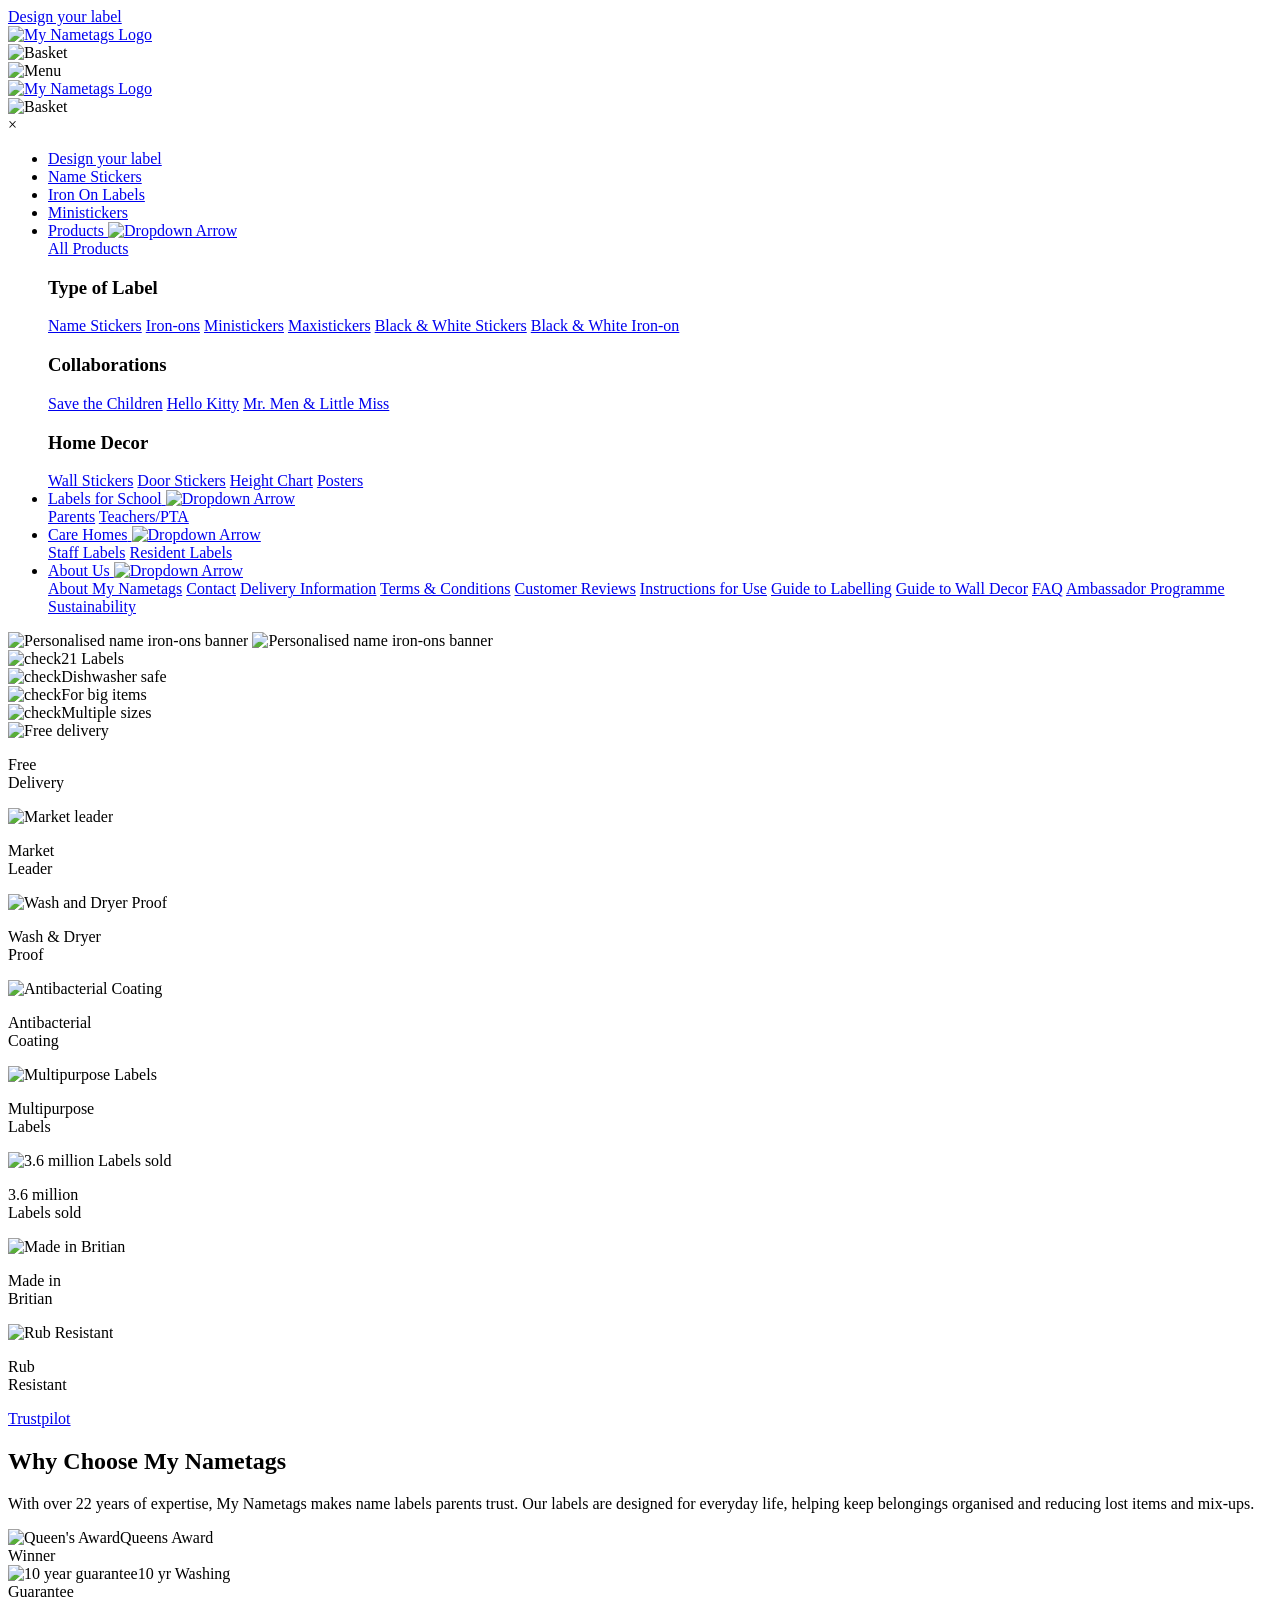
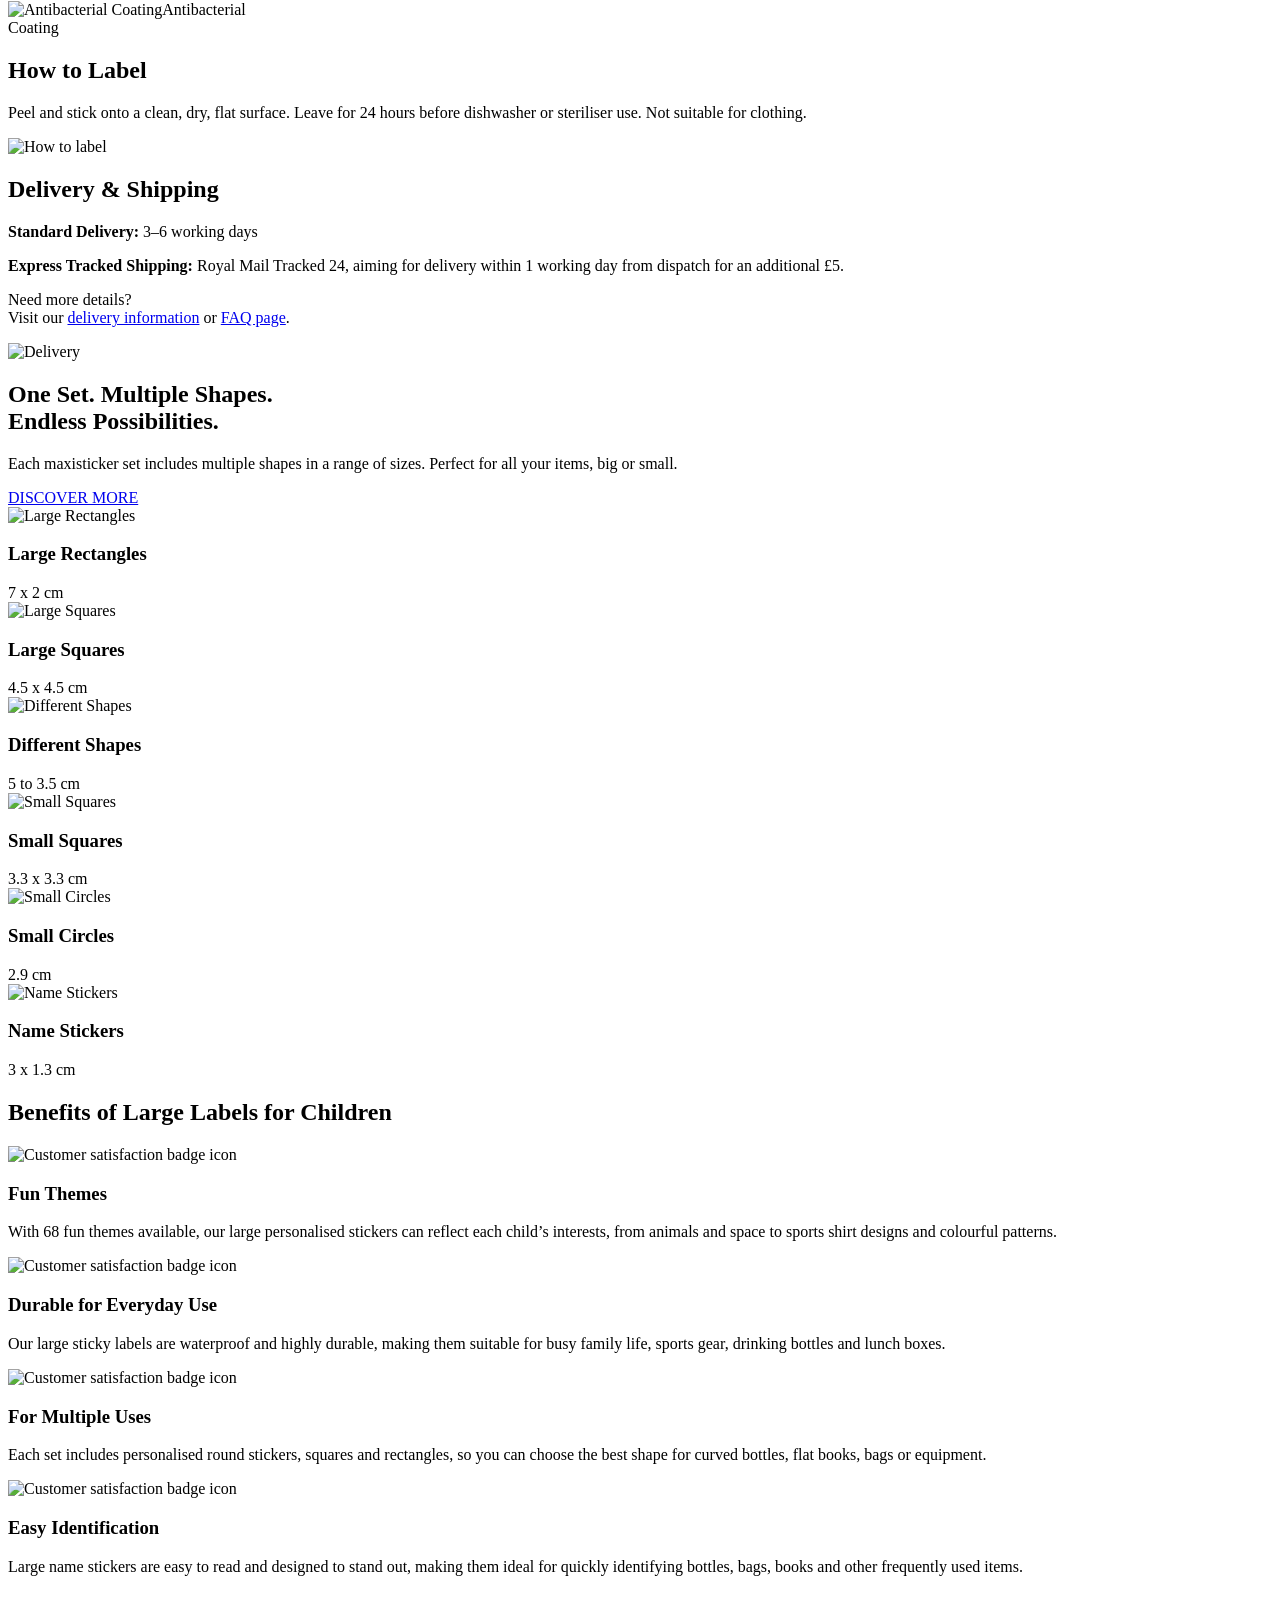
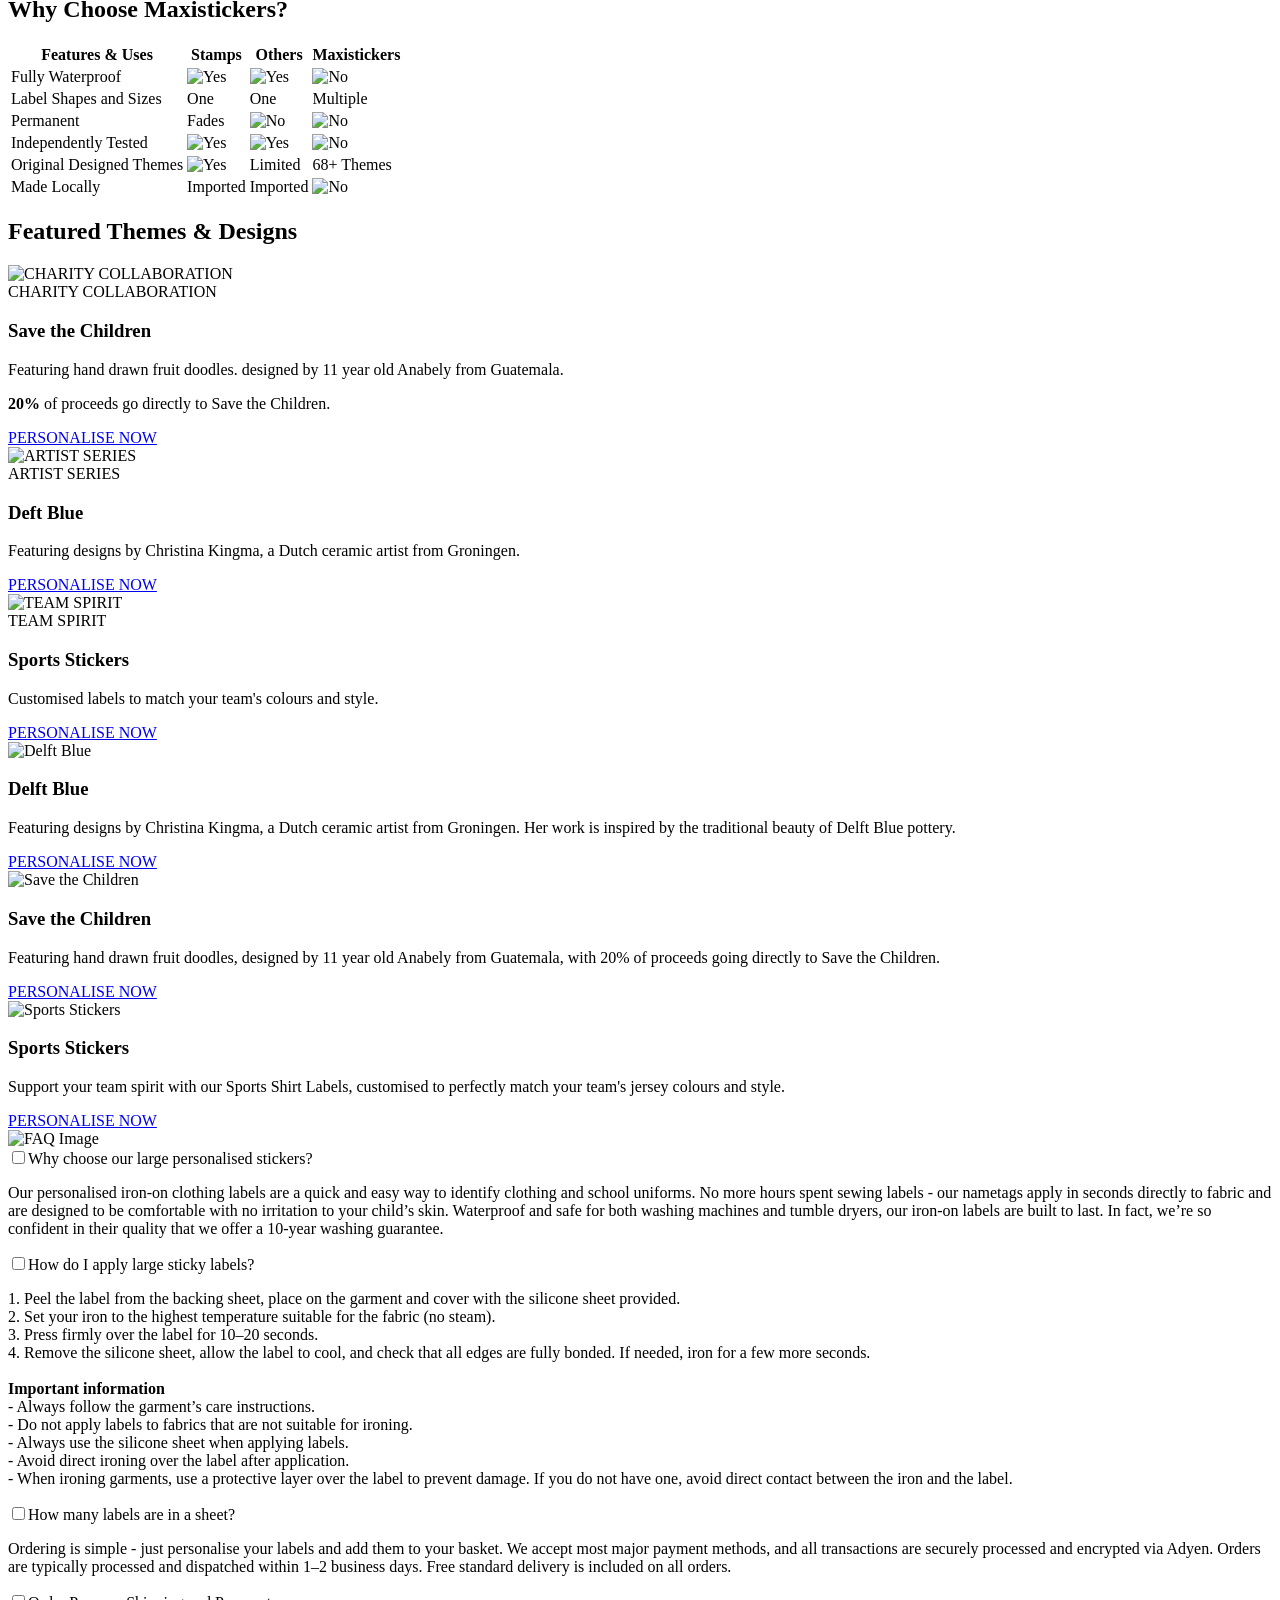
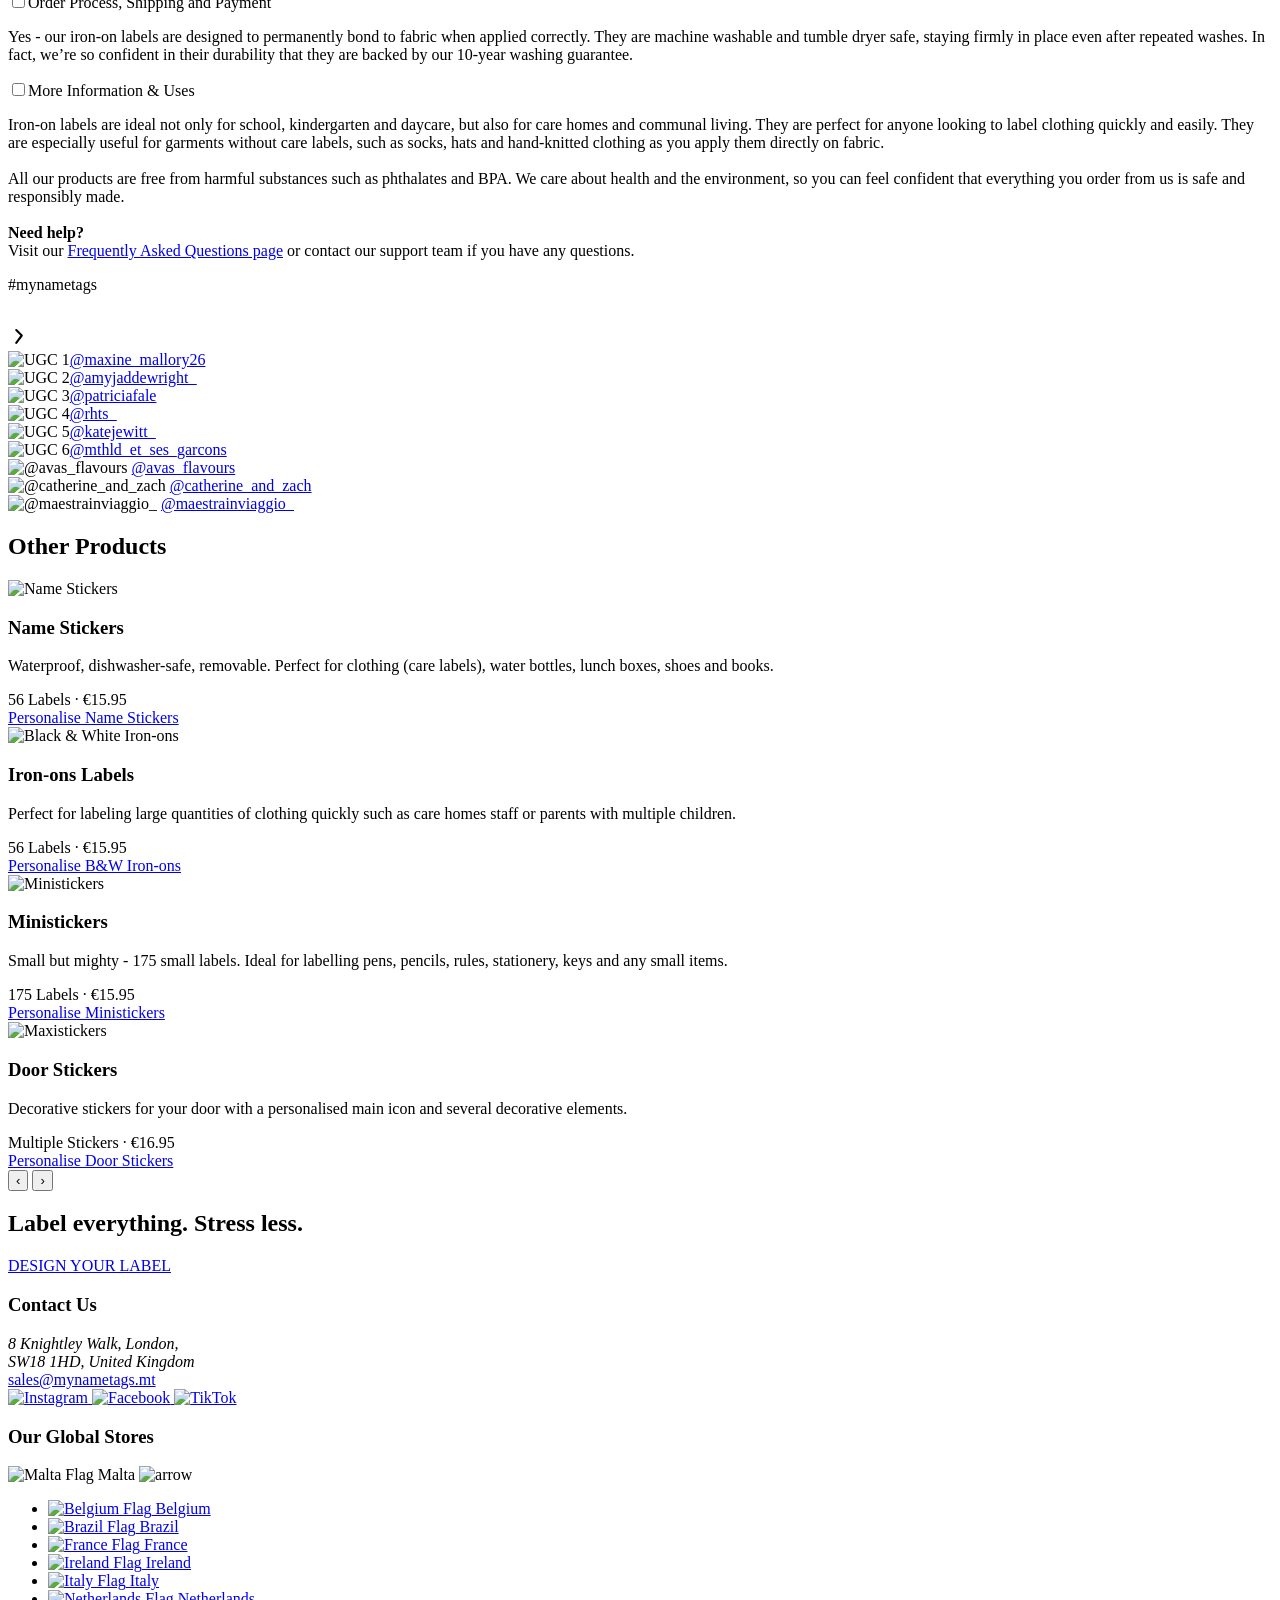
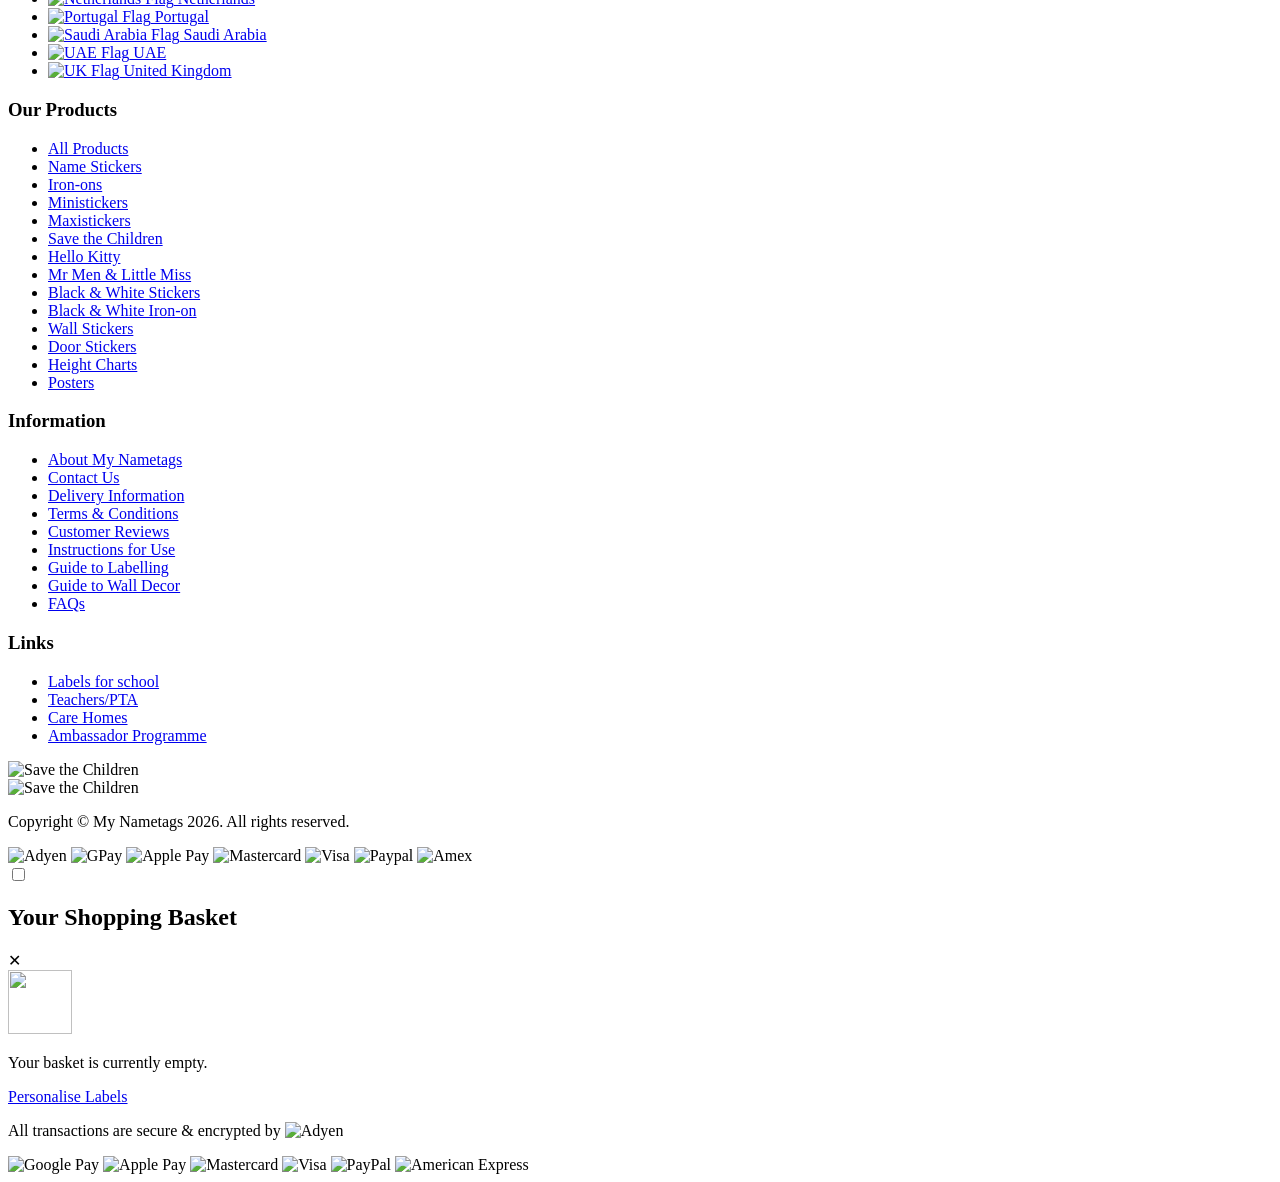
==== commit fed3cff2: "Update index.html" ====
--- a/index.html
+++ b/index.html
@@ -8,10 +8,10 @@
   <meta name="viewport" content="width=device-width, initial-scale=1.0"> <!-- Responsive scaling -->
 
   <!-- Favicon -->
-  <link rel="icon" type="image/png" sizes="16x16" href="img/assets-new-3/apple-touch-icon-precomposed.png">
-  <link rel="icon" type="image/png" sizes="32x32" href="img/assets-new-3/apple-touch-icon-precomposed.png">
-  <link rel="shortcut icon" href="img/assets-new-3/apple-touch-icon-precomposed.png" type="image/png">
-  <link rel="apple-touch-icon" sizes="180x180" href="img/assets-new-3/apple-touch-icon-precomposed.png">
+  <link rel="icon" type="image/png" sizes="16x16" href="static/img/assets-new-3/apple-touch-icon-precomposed.png">
+  <link rel="icon" type="image/png" sizes="32x32" href="static/img/assets-new-3/apple-touch-icon-precomposed.png">
+  <link rel="shortcut icon" href="static/img/assets-new-3/apple-touch-icon-precomposed.png" type="image/png">
+  <link rel="apple-touch-icon" sizes="180x180" href="static/img/assets-new-3/apple-touch-icon-precomposed.png">
 
   <!-- SEO Meta Tags -->
   <title>Maxistickers | My Nametags</title>
@@ -19,34 +19,15 @@
     content="Clothing labels that are perfect to label your child's clothing and school uniforms.">
   <meta name="author" content="My Nametags">
 
-  <link href="https://www.mynametags.mt/colour-iron-on-name-labels" rel="canonical">
-  <link rel="alternate" href="https://www.mynametags.ae/AR/colour-iron-on-name-labels" hreflang="ar-AE" />
-  <link rel="alternate" href="https://www.mynametags.ae/AR/colour-iron-on-name-labels" hreflang="ar-LB" />
-  <link rel="alternate" href="https://www.mynametags.ae/colour-iron-on-name-labels" hreflang="en-AE" />
-  <link rel="alternate" href="https://www.mynametags.be/EN/colour-iron-on-name-labels" hreflang="en-BE" />
-  <link rel="alternate" href="https://www.mynametags.ae/colour-iron-on-name-labels" hreflang="en-LB" />
-  <link rel="alternate" href="https://www.mynametags.ie/colour-iron-on-name-labels" hreflang="en-IE" />
-  <link rel="alternate" href="https://www.mynametags.fr/etiquettes-thermocollantes" hreflang="fr-FR" />
-  <link rel="alternate" href="https://www.mynametags.it/etichette-stirabili" hreflang="it-IT" />
-  <link rel="alternate" href="https://www.mynametags.be/strijkbare-naamlabels" hreflang="nl-BE" />
-  <link rel="alternate" href="https://www.mynametags.nl/strijkbare-naamlabels" hreflang="nl-NL" />
-  <link rel="alternate" href="https://www.mynametags.be/FR/nominettes-thermocollantes" hreflang="fr-BE" />
-  <link rel="alternate" href="https://www.mynametags.com/colour-iron-on-name-labels" hreflang="en-GB" />
-  <link rel="alternate" href="https://www.mynametags.pt/etiquetas-termo-aderentes" hreflang="pt-PT" />
-  <link rel="alternate" href="https://www.mynametags.com.br/etiquetas-termo-aderentes" hreflang="pt-BR" />
-  <link rel="alternate" href="https://www.mynametags.mt/colour-iron-on-name-labels" hreflang="en-MT" />
-  <link rel="alternate" href="https://www.mynametags.sa/EN/colour-iron-on-name-labels" hreflang="en-SA" />
-  <link rel="alternate" href="https://www.mynametags.sa/colour-iron-on-name-labels" hreflang="ar-SA" />
-  <link rel="alternate" href="https://www.mynametags.com/colour-iron-on-name-labels" hreflang="x-default" />
 
   <!-- Open Graph / Social Media -->
   <meta property="og:title" content="Iron-On Name Labels – 56 Clothing Labels | My Nametags">
   <meta property="og:description"
     content="Personalised colour name stickers that are waterproof, durable and made for everyday school, nursery and family life.">
   <meta property="og:type" content="product">
-  <meta property="og:url" content="https://www.mynametags.mt/colour-iron-on-name-labels">
+  <meta property="og:url" content="https://www.mynametags.mt/maxistickers">
   <meta property="og:image"
-    content="https://www.mynametags.mt/img//img/maxistickers-assets/banner-en.png">
+    content="https://www.mynametags.mt/static/img//static/img/maxistickers-assets/banner-en.png">
   <meta property="og:locale" content="en_MT">
   <meta property="product:price:amount" content="17.95">
   <meta property="product:price:currency" content="EUR">
@@ -57,7 +38,7 @@
   <meta name="twitter:description"
     content="Clothing labels that are perfect to label your child's clothing and school uniforms.">
   <meta name="twitter:image"
-    content="https://www.mynametags.mt/img//img/maxistickers-assets/banner-en.png">
+    content="https://www.mynametags.mt/static/img//static/img/maxistickers-assets/banner-en.png">
 
   <script type="application/ld+json">
 {
@@ -70,11 +51,11 @@
       "url": "https://www.mynametags.mt/",
       "logo": {
         "@type": "ImageObject",
-        "url": "https://www.mynametags.mt/img/assets-new-3/logo.svg"
+        "url": "https://www.mynametags.mt/static/img/assets-new-3/logo.svg"
       },
       "image": {
         "@type": "ImageObject",
-        "url":  "https://www.mynametags.mt/img//img/maxistickers-assets/banner-en.png"
+        "url":  "https://www.mynametags.mt/static/img//static/img/maxistickers-assets/banner-en.png"
       },
       "description": "Clothing labels that are perfect to label your child's clothing and school uniforms.",
       "email": "sales@mynametags.mt",
@@ -116,7 +97,7 @@
       },
       "primaryImageOfPage": {
         "@type": "ImageObject",
-        "url": "https://www.mynametags.mt/img//img/maxistickers-assets/banner-en.png",
+        "url": "https://www.mynametags.mt/static/img//static/img/maxistickers-assets/banner-en.png",
         "width": 1920,
         "height": 540
       },
@@ -134,8 +115,8 @@
       "name": "Iron-On Name Labels – 56 Clothing Labels | My Nametags",
       "url": "https://www.mynametags.mt/colour-iron-on-name-labels",
       "image": [
-        "https://www.mynametags.mt/img//img/maxistickers-assets/banner-en.png",
-        "https://www.mynametags.mt/img//img/maxistickers-assets/banner-en.png"
+        "https://www.mynametags.mt/static/img//static/img/maxistickers-assets/banner-en.png",
+        "https://www.mynametags.mt/static/img//static/img/maxistickers-assets/banner-en.png"
       ],
       "description": "Iron-on name labels from My Nametags for labelling clothes, shoes and equipment, in school, nursery or care homes.",
       "sku": "5060189770960",
@@ -300,14 +281,14 @@
 
 
   <!-- External CSS -->
-  <link rel="stylesheet" href="/css/core.css">
-  <link rel="stylesheet" href="/css/basket-new.css">
-  <link rel="stylesheet" href="/css/name-stickers-new.css">
-  <link rel="stylesheet" href="/css/swiper-bundle.min.css">
-  <link rel="stylesheet" href="/css/stickers-new-draft.css" />
-  <link rel="stylesheet" href="/css/maxistickers.css">
-
-  <script src="/js/basket-new.js" defer></script>
+  <link rel="stylesheet" href="/static/css/core.css">
+  <link rel="stylesheet" href="/static/css/basket-new.css">
+  <link rel="stylesheet" href="/static/css/name-stickers-new.css">
+  <link rel="stylesheet" href="/static/css/swiper-bundle.min.css">
+  <link rel="stylesheet" href="/static/css/stickers-new-draft.css" />
+  <link rel="stylesheet" href="/static/css/maxistickers.css">
+
+  <script src="/static/js/basket-new.js" defer></script>
 
   <!-- TrustBox script -->
   <script type="text/javascript" src="//widget.trustpilot.com/bootstrap/v5/tp.widget.bootstrap.min.js" async></script>
@@ -328,7 +309,7 @@
           "line1": "Line 1",
           "line2": "Line 2 (optional)",
           "line3": "Line 3",
-          "plusIconPath": "/symbol/svg/sprite.symbol.svg#icon-add"
+          "plusIconPath": "/static/symbol/svg/sprite.symbol.svg#icon-add"
         },
         "tab": {
           "recommended": "Popular",
@@ -367,13 +348,13 @@
 
         <div class="header-center desktop-header-center">
           <a href="/" class="logo logo-lg">
-            <img src="/img/assets-new-3/logo.svg" alt="My Nametags Logo" width="147" height="93" loading="lazy">
+            <img src="/static/img/assets-new-3/logo.svg" alt="My Nametags Logo" width="147" height="93" loading="lazy">
           </a>
         </div>
 
         <div class="header-right">
           <label for="bd-toggle" class="basket-icon">
-            <img src="/img/assets-new-3/header-Basket.svg" alt="Basket" width="27" height="27">
+            <img src="/static/img/assets-new-3/header-Basket.svg" alt="Basket" width="27" height="27">
           </label>
         </div>
       </div>
@@ -387,12 +368,12 @@
       <div class="header-bottom-sm">
         <!-- Hamburger (mobile only) -->
         <div class="hamburger" id="mobileMenuToggle">
-          <img src="/img/assets-new-3/Hamburger-Menu.svg" alt="Menu" width="22" height="15" loading="lazy">
+          <img src="/static/img/assets-new-3/Hamburger-Menu.svg" alt="Menu" width="22" height="15" loading="lazy">
         </div>
         <!-- Logo (mobile only) -->
         <div class="header-center mobile-logo">
           <a href="/" class="logo">
-            <img src="/img/assets-new-3/logo.svg" alt="My Nametags Logo" width="147" height="93" loading="lazy">
+            <img src="/static/img/assets-new-3/logo.svg" alt="My Nametags Logo" width="147" height="93" loading="lazy">
           </a>
         </div>
 
@@ -400,7 +381,7 @@
 
           <div class="header-right">
             <label for="bd-toggle" class="basket-icon">
-              <img src="/img/assets-new-3/header-Basket.svg" alt="Basket" width="27" height="27">
+              <img src="/static/img/assets-new-3/header-Basket.svg" alt="Basket" width="27" height="27">
             </label>
           </div>
         </div>
@@ -423,7 +404,7 @@
           <!-- PRODUCTS -->
           <li class="has-mega">
             <a href="#">Products<span class="header-arrow">
-                <img src="/img/assets-new-3/Header-arrow.svg" alt="Dropdown Arrow" width="10" height="10"
+                <img src="/static/img/assets-new-3/Header-arrow.svg" alt="Dropdown Arrow" width="10" height="10"
                   loading="lazy">
               </span></a>
 
@@ -472,7 +453,7 @@
           <!-- LABELS FOR SCHOOL -->
           <li class="has-mega">
             <a href="#">Labels for School<span class="header-arrow">
-                <img src="/img/assets-new-3/Header-arrow.svg" alt="Dropdown Arrow" width="10" height="10"
+                <img src="/static/img/assets-new-3/Header-arrow.svg" alt="Dropdown Arrow" width="10" height="10"
                   loading="lazy">
               </span></a>
 
@@ -487,7 +468,7 @@
           <!-- CARE HOMES -->
           <li class="has-mega">
             <a href="#">Care Homes<span class="header-arrow">
-                <img src="/img/assets-new-3/Header-arrow.svg" alt="Dropdown Arrow" width="10" height="10"
+                <img src="/static/img/assets-new-3/Header-arrow.svg" alt="Dropdown Arrow" width="10" height="10"
                   loading="lazy">
               </span></a>
 
@@ -502,7 +483,7 @@
           <!-- ABOUT US -->
           <li class="has-mega">
             <a href="#">About Us<span class="header-arrow">
-                <img src="/img/assets-new-3/Header-arrow.svg" alt="Dropdown Arrow" width="10" height="10"
+                <img src="/static/img/assets-new-3/Header-arrow.svg" alt="Dropdown Arrow" width="10" height="10"
                   loading="lazy">
               </span></a>
 
@@ -535,68 +516,71 @@
     <section class="hero">
       <div class="container hero-container">
         <div class="name-stickers-hero-content">
-          <img src="/img/maxistickers-assets/top-banner-desktop.png" alt="Personalised name iron-ons banner"
+          <img src="/static/img/maxistickers-assets/top-banner-desktop.png" alt="Personalised name iron-ons banner"
             class="hero-image" width="1920" height="540" fetchpriority="high">
-          <img src="/img/maxistickers-assets/top-banner-mobile.png" alt="Personalised name iron-ons banner"
+          <img src="/static/img/maxistickers-assets/top-banner-mobile.png" alt="Personalised name iron-ons banner"
             class="hero-mobile" width="767" height="540">
           <div class="hero-features">
-            <div class="hero-feature-item"><img src="/img/maxistickers-assets/svg/top-banner-tick.svg"
+            <div class="hero-feature-item"><img src="/static/img/maxistickers-assets/svg/top-banner-tick.svg"
                 alt="check" class="feature-icon"><span>21 Labels</span></div>
-            <div class="hero-feature-item"><img src="/img/maxistickers-assets/svg/top-banner-tick.svg"
+            <div class="hero-feature-item"><img src="/static/img/maxistickers-assets/svg/top-banner-tick.svg"
                 alt="check" class="feature-icon"><span>Dishwasher safe</span></div>
-            <div class="hero-feature-item"><img src="/img/maxistickers-assets/svg/top-banner-tick.svg"
+            <div class="hero-feature-item"><img src="/static/img/maxistickers-assets/svg/top-banner-tick.svg"
                 alt="check" class="feature-icon"><span>For big items</span></div>
-            <div class="hero-feature-item"><img src="/img/maxistickers-assets/svg/top-banner-tick.svg"
+            <div class="hero-feature-item"><img src="/static/img/maxistickers-assets/svg/top-banner-tick.svg"
                 alt="check" class="feature-icon"><span>Multiple sizes</span></div>
           </div>
         </div>
       </div>
     </section>
+
+    <!-- Design Tool Section will be there-->
+
 
     <!-- Features Section -->
     <section class="name-stickers-features-section">
       <div class="container">
         <div class="name-stickers-features-grid">
           <div class="feature-item-box">
-            <div class="feature-icon-black"><img src="/img/maxistickers-assets/svg/fast-delivery-animated.svg"
-               width="55" height="55" alt="Free delivery"></div>
+            <div class="feature-icon-black"><img src="/static/img/maxistickers-assets/svg/fast-delivery-animated.svg"
+                width="55" height="55" alt="Free delivery"></div>
             <p>Free<br>Delivery</p>
           </div>
           <div class="feature-item-box">
-            <div class="feature-icon-black"><img src="/img/maxistickers-assets/svg/usp-2.svg"
-               width="55" height="55" alt="Market leader"></div>
+            <div class="feature-icon-black"><img src="/static/img/maxistickers-assets/svg/usp-2.svg" width="55"
+                height="55" alt="Market leader"></div>
             <p>Market<br>Leader</p>
           </div>
           <div class="feature-item-box">
-            <div class="feature-icon-black"><img src="/img/maxistickers-assets/svg/usp-3.svg"
-               width="55" height="55" alt="Wash and Dryer Proof"></div>
+            <div class="feature-icon-black"><img src="/static/img/maxistickers-assets/svg/usp-3.svg" width="55"
+                height="55" alt="Wash and Dryer Proof"></div>
             <p>Wash &amp; Dryer<br> Proof</p>
           </div>
           <div class="feature-item-box">
-            <div class="feature-icon-black"><img src="/img/maxistickers-assets/svg/usp-4.svg"
-               width="55" height="55" alt="Antibacterial Coating"></div>
+            <div class="feature-icon-black"><img src="/static/img/maxistickers-assets/svg/usp-4.svg" width="55"
+                height="55" alt="Antibacterial Coating"></div>
             <p>Antibacterial
               <br>Coating
             </p>
           </div>
           <div class="feature-item-box">
-            <div class="feature-icon-black"><img src="/img/maxistickers-assets/svg/usp-5.svg"
-               width="55" height="55" alt="Multipurpose Labels"></div>
+            <div class="feature-icon-black"><img src="/static/img/maxistickers-assets/svg/usp-5.svg" width="55"
+                height="55" alt="Multipurpose Labels"></div>
             <p>Multipurpose<br>Labels</p>
           </div>
           <div class="feature-item-box">
-            <div class="feature-icon-black"><img src="/img/maxistickers-assets/svg/usp-6.svg"
-               width="55" height="55" alt="3.6 million Labels sold"></div>
+            <div class="feature-icon-black"><img src="/static/img/maxistickers-assets/svg/usp-6.svg" width="55"
+                height="55" alt="3.6 million Labels sold"></div>
             <p>3.6 million<br>Labels sold</p>
           </div>
           <div class="feature-item-box">
-            <div class="feature-icon-black"><img src="/img/maxistickers-assets/svg/usp-7.svg"
-               width="55" height="55" alt="Made in Britian"></div>
+            <div class="feature-icon-black"><img src="/static/img/maxistickers-assets/svg/usp-7.svg" width="55"
+                height="55" alt="Made in Britian"></div>
             <p>Made in<br>Britian</p>
           </div>
           <div class="feature-item-box">
-            <div class="feature-icon-black"><img src="/img/maxistickers-assets/svg/usp-8.svg"
-               width="55" height="55" alt="Rub Resistant">
+            <div class="feature-icon-black"><img src="/static/img/maxistickers-assets/svg/usp-8.svg" width="55"
+                height="55" alt="Rub Resistant">
             </div>
             <p>Rub<br>Resistant</p>
           </div>
@@ -629,13 +613,13 @@
               labels are designed for everyday life,
               helping keep belongings organised and reducing lost items and mix-ups.</p>
             <div class="card-badges">
-              <div class="badge-item"><img src="/img/maxistickers-assets/svg/choose-1.svg" width="36"
+              <div class="badge-item"><img src="/static/img/maxistickers-assets/svg/choose-1.svg" width="36"
                   alt="Queen's Award"><span>Queens
                   Award<br>Winner</span></div>
-              <div class="badge-item"><img src="/img/maxistickers-assets/svg/choose-2.svg" width="56"
+              <div class="badge-item"><img src="/static/img/maxistickers-assets/svg/choose-2.svg" width="56"
                   alt="10 year guarantee"><span>10
                   yr Washing<br>Guarantee</span></div>
-              <div class="badge-item"><img src="/img/maxistickers-assets/svg/choose-3.svg" width="48"
+              <div class="badge-item"><img src="/static/img/maxistickers-assets/svg/choose-3.svg" width="48"
                   alt="Antibacterial Coating"><span>Antibacterial<br>Coating</span></div>
             </div>
           </div>
@@ -644,7 +628,8 @@
             <p class="card-text">Peel and stick onto a clean, dry, flat surface. Leave for 24 hours before dishwasher or
               steriliser use. Not suitable for
               clothing.</p>
-            <div class="card-yellow-box"><img src="/img/maxistickers-assets/yellow-box.png" alt="How to label" width="454" height="190" loading="lazy"></div>
+            <div class="card-yellow-box"><img src="/static/img/maxistickers-assets/yellow-box.png" alt="How to label"
+                width="454" height="190" loading="lazy"></div>
           </div>
           <div class="info-card">
             <h2 class="card-title">Delivery &amp; Shipping</h2>
@@ -654,7 +639,7 @@
               day from dispatch for an additional £5.</p>
             <p class="card-text text-center">Need more details?<br> Visit our <a href="/delivery"
                 class="delivery-link">delivery information</a> or <a href="/faq" class="delivery-link">FAQ page</a>.</p>
-            <div class="delivery-rm"><img src="/img/maxistickers-assets/svg/Delivery-RM.svg" width="84"
+            <div class="delivery-rm"><img src="/static/img/maxistickers-assets/svg/Delivery-RM.svg" width="84"
                 height="56" alt="Delivery"></div>
           </div>
         </div>
@@ -672,8 +657,8 @@
               <h2>One Set. Multiple Shapes.<br>Endless Possibilities.</h2>
 
               <p>
-                Each maxi sticker set includes multiple shapes in a range of sizes.
-                Perfect for all your items, big or small.
+                Each maxisticker set includes multiple shapes in a range of sizes. Perfect for all your items, big or
+                small.
               </p>
 
               <a href="#" class="discover-btn">DISCOVER MORE</a>
@@ -682,42 +667,42 @@
             <div class="maxi-grid">
 
               <div class="shape-card">
-                <img src="/img/maxistickers-assets/size1.png" width="140" height="171" loading="lazy"
+                <img src="/static/img/maxistickers-assets/size1.png" width="140" height="171" loading="lazy"
                   alt="Large Rectangles">
                 <h3>Large Rectangles</h3>
                 <span>7 x 2 cm</span>
               </div>
 
               <div class="shape-card">
-                <img src="/img/maxistickers-assets/size2.png" width="140" height="171" loading="lazy"
+                <img src="/static/img/maxistickers-assets/size2.png" width="140" height="171" loading="lazy"
                   alt="Large Squares">
                 <h3>Large Squares</h3>
                 <span>4.5 x 4.5 cm</span>
               </div>
 
               <div class="shape-card">
-                <img src="/img/maxistickers-assets/size3.png" width="140" height="171" loading="lazy"
+                <img src="/static/img/maxistickers-assets/size3.png" width="140" height="171" loading="lazy"
                   alt="Different Shapes">
                 <h3>Different Shapes</h3>
                 <span>5 to 3.5 cm</span>
               </div>
 
               <div class="shape-card">
-                <img src="/img/maxistickers-assets/size4.png" width="140" height="171" loading="lazy"
+                <img src="/static/img/maxistickers-assets/size4.png" width="140" height="171" loading="lazy"
                   alt="Small Squares">
                 <h3>Small Squares</h3>
                 <span>3.3 x 3.3 cm</span>
               </div>
 
               <div class="shape-card">
-                <img src="/img/maxistickers-assets/size5.png" width="140" height="171" loading="lazy"
+                <img src="/static/img/maxistickers-assets/size5.png" width="140" height="171" loading="lazy"
                   alt="Small Circles">
                 <h3>Small Circles</h3>
                 <span>2.9 cm</span>
               </div>
 
               <div class="shape-card">
-                <img src="/img/maxistickers-assets/size6.png" width="140" height="171" loading="lazy"
+                <img src="/static/img/maxistickers-assets/size6.png" width="140" height="171" loading="lazy"
                   alt="Name Stickers">
                 <h3>Name Stickers</h3>
                 <span>3 x 1.3 cm</span>
@@ -734,14 +719,15 @@
     <!-- WHY PARENTS CHOOSE SECTION -->
     <section class="why-parent section-spacing">
       <div class="container">
-        <h2 class="heading-2 text-center">Benefits of Large Labels for Children</h2>
+        <h2 class="heading-2 text-center">Benefits of Large Labels
+          for Children</h2>
 
         <div class="why-parent-grid">
 
           <div class="why-parent-item">
             <div class="why-parent-icon-wrapper">
-              <img src="/img/maxistickers-assets/svg/Benefits-1.svg" width="60" height="60" alt="Customer satisfaction badge icon"
-                loading="lazy">
+              <img src="/static/img/maxistickers-assets/svg/Benefits-1.svg" width="60" height="60"
+                alt="Customer satisfaction badge icon" loading="lazy">
             </div>
             <div class="why-parent-content">
               <h3>Fun Themes</h3>
@@ -754,8 +740,8 @@
 
           <div class="why-parent-item">
             <div class="why-parent-icon-wrapper">
-              <img src="/img/maxistickers-assets/svg/Benefits-2.svg" width="60" height="60" alt="Customer satisfaction badge icon"
-                loading="lazy">
+              <img src="/static/img/maxistickers-assets/svg/Benefits-2.svg" width="60" height="60"
+                alt="Customer satisfaction badge icon" loading="lazy">
             </div>
             <div class="why-parent-content">
               <h3>Durable for Everyday Use</h3>
@@ -767,8 +753,8 @@
 
           <div class="why-parent-item">
             <div class="why-parent-icon-wrapper">
-              <img src="/img/maxistickers-assets/svg/Benefits-3.svg" width="60" height="60" alt="Customer satisfaction badge icon"
-                loading="lazy">
+              <img src="/static/img/maxistickers-assets/svg/Benefits-3.svg" width="60" height="60"
+                alt="Customer satisfaction badge icon" loading="lazy">
             </div>
             <div class="why-parent-content">
               <h3>For Multiple Uses</h3>
@@ -780,8 +766,8 @@
 
           <div class="why-parent-item">
             <div class="why-parent-icon-wrapper">
-              <img src="/img/maxistickers-assets/svg/Benefits-4.svg" width="60" height="60" alt="Customer satisfaction badge icon"
-                loading="lazy">
+              <img src="/static/img/maxistickers-assets/svg/Benefits-4.svg" width="60" height="60"
+                alt="Customer satisfaction badge icon" loading="lazy">
             </div>
             <div class="why-parent-content">
               <h3>Easy Identification</h3>
@@ -812,9 +798,12 @@
           <tbody>
             <tr>
               <td>Fully Waterproof</td>
-              <td><img src="/img/maxistickers-assets/svg/Table-tick.svg" width="40" height="40" alt="Yes" class="icon"></td>
-              <td><img src="/img/maxistickers-assets/svg/Table-tick.svg" width="40" height="40" alt="Yes" class="icon"></td>
-              <td><img src="/img/maxistickers-assets/svg/Table-cross.svg" width="40" height="40" alt="No" class="icon"></td>
+              <td><img src="/static/img/maxistickers-assets/svg/Table-tick.svg" width="40" height="40" alt="Yes"
+                  class="icon"></td>
+              <td><img src="/static/img/maxistickers-assets/svg/Table-tick.svg" width="40" height="40" alt="Yes"
+                  class="icon"></td>
+              <td><img src="/static/img/maxistickers-assets/svg/Table-cross.svg" width="40" height="40" alt="No"
+                  class="icon"></td>
             </tr>
             <tr>
               <td>Label Shapes and Sizes</td>
@@ -825,18 +814,24 @@
             <tr>
               <td>Permanent</td>
               <td>Fades</td>
-              <td><img src="/img/maxistickers-assets/svg/Table-cross.svg" width="40" height="40" alt="No" class="icon"></td>
-              <td><img src="/img/maxistickers-assets/svg/Table-cross.svg" width="40" height="40" alt="No" class="icon"></td>
+              <td><img src="/static/img/maxistickers-assets/svg/Table-cross.svg" width="40" height="40" alt="No"
+                  class="icon"></td>
+              <td><img src="/static/img/maxistickers-assets/svg/Table-cross.svg" width="40" height="40" alt="No"
+                  class="icon"></td>
             </tr>
             <tr>
               <td>Independently Tested</td>
-              <td><img src="/img/maxistickers-assets/svg/Table-tick.svg" width="40" height="40" alt="Yes" class="icon"></td>
-              <td><img src="/img/maxistickers-assets/svg/Table-tick.svg" width="40" height="40" alt="Yes" class="icon"></td>
-              <td><img src="/img/maxistickers-assets/svg/Table-cross.svg" width="40" height="40" alt="No" class="icon"></td>
+              <td><img src="/static/img/maxistickers-assets/svg/Table-tick.svg" width="40" height="40" alt="Yes"
+                  class="icon"></td>
+              <td><img src="/static/img/maxistickers-assets/svg/Table-tick.svg" width="40" height="40" alt="Yes"
+                  class="icon"></td>
+              <td><img src="/static/img/maxistickers-assets/svg/Table-cross.svg" width="40" height="40" alt="No"
+                  class="icon"></td>
             </tr>
             <tr>
               <td>Original Designed Themes</td>
-              <td><img src="/img/maxistickers-assets/svg/Table-tick.svg" width="40" height="40" alt="Yes" class="icon"></td>
+              <td><img src="/static/img/maxistickers-assets/svg/Table-tick.svg" width="40" height="40" alt="Yes"
+                  class="icon"></td>
               <td>Limited</td>
               <td>68+ Themes</td>
             </tr>
@@ -844,7 +839,8 @@
               <td>Made Locally</td>
               <td>Imported</td>
               <td>Imported</td>
-              <td><img src="/img/maxistickers-assets/svg/Table-cross.svg" width="40" height="40" alt="No" class="icon"></td>
+              <td><img src="/static/img/maxistickers-assets/svg/Table-cross.svg" width="40" height="40" alt="No"
+                  class="icon"></td>
             </tr>
           </tbody>
         </table>
@@ -866,7 +862,8 @@
           <article class="featured-theme-card featured-theme-card-large">
 
             <div class="featured-theme-image">
-              <img src="/img/maxistickers-assets/Features1@2x.png" width="436" height="583" alt="CHARITY COLLABORATION" loading="lazy">
+              <img src="/static/img/maxistickers-assets/Features1@2x.png" width="436" height="583"
+                alt="CHARITY COLLABORATION" loading="lazy">
             </div>
 
             <div class="featured-theme-content">
@@ -901,7 +898,8 @@
           <article class="featured-theme-card">
 
             <div class="featured-theme-image">
-              <img src="/img/maxistickers-assets/Features2@2x.png" width="256" height="256" alt="ARTIST SERIES" loading="lazy">
+              <img src="/static/img/maxistickers-assets/Features2@2x.png" width="256" height="256" alt="ARTIST SERIES"
+                loading="lazy">
             </div>
 
             <div class="featured-theme-content">
@@ -930,7 +928,8 @@
           <article class="featured-theme-card">
 
             <div class="featured-theme-image">
-              <img src="/img/maxistickers-assets/Feature3@2x.png" width="256" height="256" alt="TEAM SPIRIT" loading="lazy">
+              <img src="/static/img/maxistickers-assets/Features3@2x.png" width="256" height="256" alt="TEAM SPIRIT"
+                loading="lazy">
             </div>
 
             <div class="featured-theme-content">
@@ -959,11 +958,94 @@
       </div>
     </section>
 
+    <section class="featured-themes-2 section-spacing">
+      <div class="container">
+
+        <div class="themes-grid-2">
+
+          <!-- Card 1 -->
+          <article class="theme-card-2">
+
+            <div class="theme-image-2">
+              <img src="static/img/maxistickers-assets/Feature2_1@2x.png" alt="Delft Blue">
+            </div>
+
+            <div class="theme-content-2">
+
+              <h3>Delft Blue</h3>
+
+              <p>
+                Featuring designs by Christina Kingma, a Dutch ceramic artist from Groningen. Her work is inspired by
+                the
+                traditional beauty of Delft Blue pottery.
+              </p>
+
+              <a href="#" class="featured-theme-btn">
+                PERSONALISE NOW
+              </a>
+
+            </div>
+
+          </article>
+
+          <!-- Card 2 -->
+          <article class="theme-card-2">
+
+            <div class="theme-image-2">
+              <img src="static/img/maxistickers-assets/Feature2@2x.png" alt="Save the Children">
+            </div>
+
+            <div class="theme-content-2">
+
+              <h3>Save the Children</h3>
+
+              <p>
+                Featuring hand drawn fruit doodles, designed by 11 year old Anabely from Guatemala, with 20% of proceeds
+                going directly to Save the Children.
+              </p>
+
+              <a href="#" class="featured-theme-btn">
+                PERSONALISE NOW
+              </a>
+
+            </div>
+
+          </article>
+
+          <!-- Card 3 -->
+          <article class="theme-card-2">
+
+            <div class="theme-image-2">
+              <img src="static/img/maxistickers-assets/Feature3@2x.png" alt="Sports Stickers">
+            </div>
+
+            <div class="theme-content-2">
+
+              <h3>Sports Stickers</h3>
+
+              <p>
+                Support your team spirit with our Sports Shirt Labels, customised to perfectly match your team's jersey
+                colours and style.
+              </p>
+
+              <a href="#" class="featured-theme-btn">
+                PERSONALISE NOW
+              </a>
+
+            </div>
+
+          </article>
+
+        </div>
+
+      </div>
+    </section>
+
     <!-- FAQ Section -->
     <section class="faq-section">
       <div class="container">
         <div class="faq-wrapper">
-          <div class="faq-image-side"><img src="/img/maxistickers-assets/FAQ-Maxi.png" width="888" height="450"
+          <div class="faq-image-side"><img src="/static/img/maxistickers-assets/FAQ-Maxi.png" width="888" height="450"
               alt="FAQ Image" class="faq-img"></div>
           <div class="faq-accordion-side">
 
@@ -1037,10 +1119,10 @@
       <div class="container">
         <div class="ugc-header"><span class="ugc-hashtag">#mynametags</span>
           <div class="ugc-nav">
-            <div class="ugc-prev"><svg xmlns="http://www.w3.org/2000/svg" width="22" height="23" viewBox="0 0 24 24"
+            <div class="ugc-prev"><svg xmlns="http://www.w3.org/2000/svg" width="26" height="26" viewBox="0 0 24 24"
                 fill="none">
-                <path d="M15 6L9 12L15 20" stroke="currentColor" stroke-width="2.3" stroke-linecap="round"
-                  stroke-linejoin="round"></path>
+                <path d="M15 5L8 12L15 19" stroke="#ffffff" stroke-width="3" stroke-linecap="round"
+                  stroke-linejoin="round" />
               </svg></div>
             <div class="ugc-next"><svg xmlns="http://www.w3.org/2000/svg" width="22" height="23" viewBox="0 0 24 24"
                 fill="none">
@@ -1052,34 +1134,68 @@
         <div class="swiper ugc-slider">
           <div class="swiper-wrapper">
             <div class="swiper-slide">
-              <div class="ugc-card"><img src="/img/maxistickers-assets/@maxine_mallory26.png" alt="UGC 1"
+              <div class="ugc-card"><img src="/static/img/maxistickers-assets/@maxine_mallory26.png" alt="UGC 1"
                   class="ugc-img"><a href="https://www.instagram.com/maxine_mallory26/" target="_blank" rel="noopener"
                   class="ugc-handle">@maxine_mallory26</a></div>
             </div>
             <div class="swiper-slide">
-              <div class="ugc-card"><img src="/img/maxistickers-assets/@amyjaddewright_.png" alt="UGC 2"
+              <div class="ugc-card"><img src="/static/img/maxistickers-assets/@amyjaddewright_.png" alt="UGC 2"
                   class="ugc-img"><a href="https://www.instagram.com/@amyjaddewright_/" target="_blank" rel="noopener"
                   class="ugc-handle">@amyjaddewright_</a></div>
             </div>
             <div class="swiper-slide">
-              <div class="ugc-card"><img src="/img/maxistickers-assets/@patriciafale.png" alt="UGC 3"
+              <div class="ugc-card"><img src="/static/img/maxistickers-assets/@patriciafale.png" alt="UGC 3"
                   class="ugc-img"><a href="https://www.instagram.com/patriciafale/" target="_blank" rel="noopener"
                   class="ugc-handle">@patriciafale</a></div>
             </div>
             <div class="swiper-slide">
-              <div class="ugc-card"><img src="/img/maxistickers-assets/gallary4.png" alt="UGC 4"
+              <div class="ugc-card"><img src="/static/img/maxistickers-assets/gallary4.png" alt="UGC 4"
                   class="ugc-img"><a href="https://www.instagram.com/rhts_/" target="_blank" rel="noopener"
                   class="ugc-handle">@rhts_</a></div>
             </div>
             <div class="swiper-slide">
-              <div class="ugc-card"><img src="/img/maxistickers-assets/gallary5.png" alt="UGC 5"
+              <div class="ugc-card"><img src="/static/img/maxistickers-assets/gallary5.png" alt="UGC 5"
                   class="ugc-img"><a href="https://www.instagram.com/katejewitt_/" target="_blank" rel="noopener"
                   class="ugc-handle">@katejewitt_</a></div>
             </div>
             <div class="swiper-slide">
-              <div class="ugc-card"><img src="/img/maxistickers-assets/gallary6.png" alt="UGC 6"
+              <div class="ugc-card"><img src="/static/img/maxistickers-assets/gallary6.png" alt="UGC 6"
                   class="ugc-img"><a href="https://www.instagram.com/mthld_et_ses_garcons" target="_blank"
                   rel="noopener" class="ugc-handle">@mthld_et_ses_garcons</a></div>
+            </div>
+            <div class="swiper-slide">
+              <div class="ugc-card">
+                <img src="/static/img/maxistickers-assets/UGC-Maxi/@avas_flavours.jpg" alt="@avas_flavours"
+                  class="ugc-img">
+
+                <a href="https://www.instagram.com/avas_flavours/" target="_blank" rel="noopener" class="ugc-handle">
+                  @avas_flavours
+                </a>
+              </div>
+            </div>
+
+            <div class="swiper-slide">
+              <div class="ugc-card">
+                <img src="/static/img/maxistickers-assets/UGC-Maxi/@catherine_and_zach.png" alt="@catherine_and_zach"
+                  class="ugc-img">
+
+                <a href="https://www.instagram.com/catherine_and_zach/" target="_blank" rel="noopener"
+                  class="ugc-handle">
+                  @catherine_and_zach
+                </a>
+              </div>
+            </div>
+
+            <div class="swiper-slide">
+              <div class="ugc-card">
+                <img src="/static/img/maxistickers-assets/UGC-Maxi/@maestrainviaggio_.jpg" alt="@maestrainviaggio_"
+                  class="ugc-img">
+
+                <a href="https://www.instagram.com/maestrainviaggio_/" target="_blank" rel="noopener"
+                  class="ugc-handle">
+                  @maestrainviaggio_
+                </a>
+              </div>
             </div>
           </div>
         </div>
@@ -1095,7 +1211,7 @@
             <div class="other-products-grid">
               <div class="other-products-card">
                 <div class="other-products-image">
-                  <img src="/img/maxistickers-assets/other-products/Name-stickers.png" width="362" height="249"
+                  <img src="/static/img/maxistickers-assets/other-products/Name-stickers.png" width="362" height="249"
                     alt="Name Stickers">
                 </div>
                 <div class="other-products-content">
@@ -1112,7 +1228,7 @@
               </div>
               <div class="other-products-card">
                 <div class="other-products-image">
-                  <img src="/img/maxistickers-assets/other-products/Iron-Ons.png" width="362" height="249"
+                  <img src="/static/img/maxistickers-assets/other-products/Iron-Ons.png" width="362" height="249"
                     alt="Black &amp; White Iron-ons">
                 </div>
                 <div class="other-products-content">
@@ -1130,7 +1246,7 @@
               </div>
               <div class="other-products-card">
                 <div class="other-products-image">
-                  <img src="/img/maxistickers-assets/other-products/Ministickers.png" width="362" height="249"
+                  <img src="/static/img/maxistickers-assets/other-products/Ministickers.png" width="362" height="249"
                     alt=" Ministickers">
                 </div>
                 <div class="other-products-content">
@@ -1147,7 +1263,7 @@
               </div>
               <div class="other-products-card">
                 <div class="other-products-image">
-                  <img src="/img/maxistickers-assets/other-products/Door-Stickers.png" width="362" height="249"
+                  <img src="/static/img/maxistickers-assets/other-products/Door-Stickers.png" width="362" height="249"
                     alt="Maxistickers">
                 </div>
                 <div class="other-products-content">
@@ -1167,6 +1283,7 @@
 
           <button type="button" class="op-arrow op-arrow--prev" aria-label="Previous product">‹</button>
           <button type="button" class="op-arrow op-arrow--next" aria-label="Next product">›</button>
+          <div class="other-products-pagination"></div>
         </div>
       </div>
     </section>
@@ -1202,13 +1319,13 @@
 
           <div class="footer-social-icons">
             <a href="https://www.instagram.com/mynametags/" aria-label="Instagram">
-              <img src="/img/assets-new-3/social-insta.svg" alt="Instagram" width="32" height="32">
+              <img src="/static/img/assets-new-3/social-insta.svg" alt="Instagram" width="32" height="32">
             </a>
             <a href="https://www.facebook.com/MyNametags/" aria-label="Facebook">
-              <img src="/img/assets-new-3/social-fb.svg" alt="Facebook" width="32" height="32">
+              <img src="/static/img/assets-new-3/social-fb.svg" alt="Facebook" width="32" height="32">
             </a>
             <a href="https://www.tiktok.com/@mynametags" aria-label="TikTok">
-              <img src="/img/assets-new-3/social-tiktok.svg" alt="TikTok" width="32" height="32">
+              <img src="/static/img/assets-new-3/social-tiktok.svg" alt="TikTok" width="32" height="32">
             </a>
           </div>
 
@@ -1217,39 +1334,39 @@
 
           <div class="footer-lang-dropdown">
             <div class="footer-lang-selected">
-              <img src="/img/assets-new-3/flag-Malta.svg" alt="Malta Flag" class="footer-flag-img" width="38"
+              <img src="/static/img/assets-new-3/flag-Malta.svg" alt="Malta Flag" class="footer-flag-img" width="38"
                 height="25" loading="lazy">
               <span>Malta</span>
-              <img src="/img/assets-new-3/lang-arrow.svg" alt="arrow" class="footer-dropdown-arrow" width="12"
+              <img src="/static/img/assets-new-3/lang-arrow.svg" alt="arrow" class="footer-dropdown-arrow" width="12"
                 height="8">
             </div>
 
             <ul class="footer-lang-list">
-              <li><a href="https://mynametags.be"><img src="/img/assets-new-3/flag-belgium.svg" width="26"
+              <li><a href="https://mynametags.be"><img src="/static/img/assets-new-3/flag-belgium.svg" width="26"
                     height="18" loading="lazy" alt="Belgium Flag"> Belgium</a>
               </li>
-              <li><a href="https://mynametags.com.br"><img src="/img/assets-new-3/flag-brazil.svg" width="26"
+              <li><a href="https://mynametags.com.br"><img src="/static/img/assets-new-3/flag-brazil.svg" width="26"
                     height="18" loading="lazy" alt="Brazil Flag"> Brazil</a>
               </li>
-              <li><a href="https://mynametags.fr"><img src="/img/assets-new-3/flag-france.svg" width="26"
+              <li><a href="https://mynametags.fr"><img src="/static/img/assets-new-3/flag-france.svg" width="26"
                     height="18" loading="lazy" alt="France Flag"> France</a></li>
-              <li><a href="https://mynametags.ie"><img src="/img/assets-new-3/flag-ireland.svg" width="26"
+              <li><a href="https://mynametags.ie"><img src="/static/img/assets-new-3/flag-ireland.svg" width="26"
                     height="18" loading="lazy" alt="Ireland Flag"> Ireland</a>
               </li>
-              <li><a href="https://mynametags.it"><img src="/img/assets-new-3/flag-italy.svg" width="26"
+              <li><a href="https://mynametags.it"><img src="/static/img/assets-new-3/flag-italy.svg" width="26"
                     height="18" loading="lazy" alt="Italy Flag"> Italy</a></li>
-              <li><a href="https://mynametags.nl"><img src="/img/assets-new-3/flag-netherlands.svg" width="26"
+              <li><a href="https://mynametags.nl"><img src="/static/img/assets-new-3/flag-netherlands.svg" width="26"
                     height="18" loading="lazy" alt="Netherlands Flag">
                   Netherlands</a></li>
-              <li><a href="https://mynametags.pt"><img src="/img/assets-new-3/flag-portugal.svg" width="26"
+              <li><a href="https://mynametags.pt"><img src="/static/img/assets-new-3/flag-portugal.svg" width="26"
                     height="18" loading="lazy" alt="Portugal Flag"> Portugal</a>
               </li>
-              <li><a href="https://mynametags.sa"><img src="/img/assets-new-3/flag-SA.svg" width="26" height="18"
+              <li><a href="https://mynametags.sa"><img src="/static/img/assets-new-3/flag-SA.svg" width="26" height="18"
                     loading="lazy" alt="Saudi Arabia Flag"> Saudi
                   Arabia</a></li>
-              <li><a href="https://mynametags.ae"><img src="/img/assets-new-3/flag-UAE.svg" width="26"
+              <li><a href="https://mynametags.ae"><img src="/static/img/assets-new-3/flag-UAE.svg" width="26"
                     height="18" loading="lazy" alt="UAE Flag"> UAE</a></li>
-              <li><a href="https://mynametags.com"><img src="/img/assets-new-3/flag-UK.svg" width="26"
+              <li><a href="https://mynametags.com"><img src="/static/img/assets-new-3/flag-UK.svg" width="26"
                     height="18" loading="lazy" alt="UK Flag"> United Kingdom</a></li>
             </ul>
           </div>
@@ -1320,15 +1437,15 @@
             <div class="footer-partner-box desktop-only">
               <picture>
                 <!-- Mobile SVG -->
-                <source srcset="/img/assets-new-3/footer-stc-mobile.svg" media="(max-width: 767px)"
+                <source srcset="/static/img/assets-new-3/footer-stc-mobile.svg" media="(max-width: 767px)"
                   type="image/svg+xml">
 
                 <!-- Desktop SVG -->
-                <source srcset="/img/assets-new-3/footer-stc-desktop.svg" media="(min-width: 768px)"
+                <source srcset="/static/img/assets-new-3/footer-stc-desktop.svg" media="(min-width: 768px)"
                   type="image/svg+xml">
 
                 <!-- Fallback / default -->
-                <img src="/img/assets-new-3/footer-stc-desktop.svg" alt="Save the Children" width="202"
+                <img src="/static/img/assets-new-3/footer-stc-desktop.svg" alt="Save the Children" width="202"
                   height="66" loading="lazy" decoding="async">
               </picture>
             </div>
@@ -1340,15 +1457,15 @@
         <div class="footer-col footer-partner-standalone">
           <picture>
             <!-- Mobile SVG -->
-            <source srcset="/img/assets-new-3/footer-stc-mobile.svg" media="(max-width: 767px)"
+            <source srcset="/static/img/assets-new-3/footer-stc-mobile.svg" media="(max-width: 767px)"
               type="image/svg+xml">
 
             <!-- Desktop SVG -->
-            <source srcset="/img/assets-new-3/footer-stc-desktop.svg" media="(min-width: 768px)"
+            <source srcset="/static/img/assets-new-3/footer-stc-desktop.svg" media="(min-width: 768px)"
               type="image/svg+xml">
 
             <!-- Fallback / default -->
-            <img src="/img/assets-new-3/footer-stc-desktop.svg" alt="Save the Children" width="202" height="66"
+            <img src="/static/img/assets-new-3/footer-stc-desktop.svg" alt="Save the Children" width="202" height="66"
               loading="lazy" decoding="async">
           </picture>
         </div>
@@ -1364,13 +1481,13 @@
         </p>
 
         <div class="footer-payment-methods">
-          <img src="/img/assets-new-3/pay-adyen.svg" alt="Adyen" width="58" height="19" loading="lazy">
-          <img src="/img/assets-new-3/pay-gpay.svg" alt="GPay" width="47" height="19" loading="lazy">
-          <img src="/img/assets-new-3/pay-applepay.svg" alt="Apple Pay" width="46" height="19" loading="lazy">
-          <img src="/img/assets-new-3/pay-mastercard.svg" alt="Mastercard" width="31" height="19" loading="lazy">
-          <img src="/img/assets-new-3/pay-visa.svg" alt="Visa" width="58" height="19" loading="lazy">
-          <img src="/img/assets-new-3/pay-paypal.svg" alt="Paypal" width="72" height="19" loading="lazy">
-          <img src="/img/assets-new-3/pay-amex.svg" alt="Amex" width="45" height="19" loading="lazy">
+          <img src="/static/img/assets-new-3/pay-adyen.svg" alt="Adyen" width="58" height="19" loading="lazy">
+          <img src="/static/img/assets-new-3/pay-gpay.svg" alt="GPay" width="47" height="19" loading="lazy">
+          <img src="/static/img/assets-new-3/pay-applepay.svg" alt="Apple Pay" width="46" height="19" loading="lazy">
+          <img src="/static/img/assets-new-3/pay-mastercard.svg" alt="Mastercard" width="31" height="19" loading="lazy">
+          <img src="/static/img/assets-new-3/pay-visa.svg" alt="Visa" width="58" height="19" loading="lazy">
+          <img src="/static/img/assets-new-3/pay-paypal.svg" alt="Paypal" width="72" height="19" loading="lazy">
+          <img src="/static/img/assets-new-3/pay-amex.svg" alt="Amex" width="45" height="19" loading="lazy">
         </div>
       </div>
     </div>
@@ -1399,7 +1516,7 @@
       <!-- Empty State -->
       <div class="bd-empty">
 
-        <img src="/img/assets-new-3/header-Basket.svg" alt="" class="bd-empty-icon" width="64" height="64"
+        <img src="/static/img/assets-new-3/header-Basket.svg" alt="" class="bd-empty-icon" width="64" height="64"
           aria-hidden="true">
 
         <p class="bd-empty-text">Your basket is currently empty.</p>
@@ -1413,15 +1530,15 @@
       <div class="bd-footer">
         <p class="bd-security">
           All transactions are secure &amp; encrypted by
-          <img src="/img/assets-new-3/pay-adyen.svg" alt="Adyen" class="bd-adyen">
+          <img src="/static/img/assets-new-3/pay-adyen.svg" alt="Adyen" class="bd-adyen">
         </p>
         <div class="bd-payments">
-          <img src="/img/assets-new-3/pay-gpay.svg" alt="Google Pay">
-          <img src="/img/assets-new-3/pay-applepay.svg" alt="Apple Pay">
-          <img src="/img/assets-new-3/pay-mastercard.svg" alt="Mastercard">
-          <img src="/img/assets-new-3/pay-visa.svg" alt="Visa">
-          <img src="/img/assets-new-3/pay-paypal.svg" alt="PayPal">
-          <img src="/img/assets-new-3/pay-amex.svg" alt="American Express">
+          <img src="/static/img/assets-new-3/pay-gpay.svg" alt="Google Pay">
+          <img src="/static/img/assets-new-3/pay-applepay.svg" alt="Apple Pay">
+          <img src="/static/img/assets-new-3/pay-mastercard.svg" alt="Mastercard">
+          <img src="/static/img/assets-new-3/pay-visa.svg" alt="Visa">
+          <img src="/static/img/assets-new-3/pay-paypal.svg" alt="PayPal">
+          <img src="/static/img/assets-new-3/pay-amex.svg" alt="American Express">
         </div>
       </div>
 
@@ -1436,8 +1553,8 @@
 
   <!-- End Basket Dropdown -->
   <!-- Javascript Links -->
-  <script src="/js/swiper-bundle.min.js" defer></script>
-  <script src="/js/name-stickers-new.js" defer></script>
+  <script src="/static/js/swiper-bundle.min.js" defer></script>
+  <script src="/static/js/name-stickers-new.js" defer></script>
   <script>
     document.addEventListener('DOMContentLoaded', function () {
       var breakpoint = window.matchMedia('(max-width: 767px)');
@@ -1461,6 +1578,11 @@
           navigation: {
             prevEl: '.other-products .op-arrow--prev',
             nextEl: '.other-products .op-arrow--next'
+          },
+
+          pagination: {
+            el: '.other-products-pagination',
+            clickable: true
           }
         });
       }
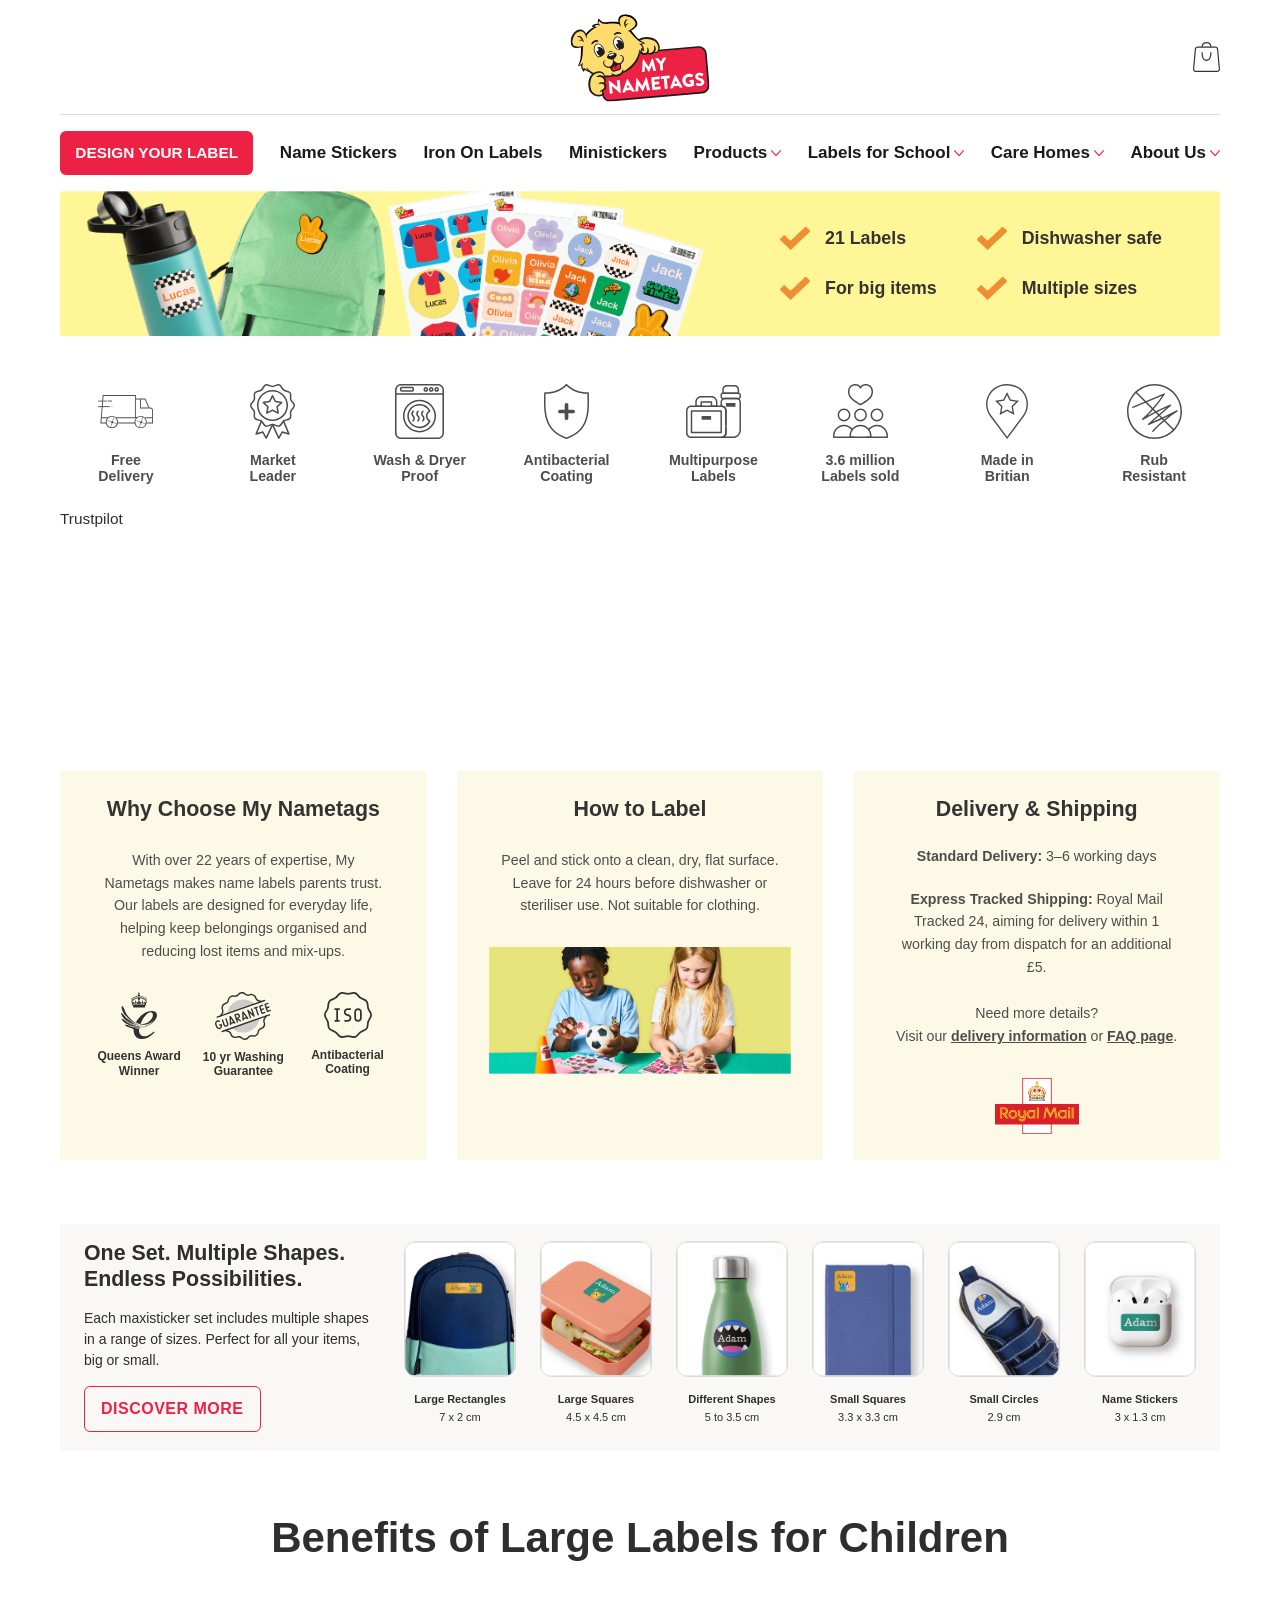
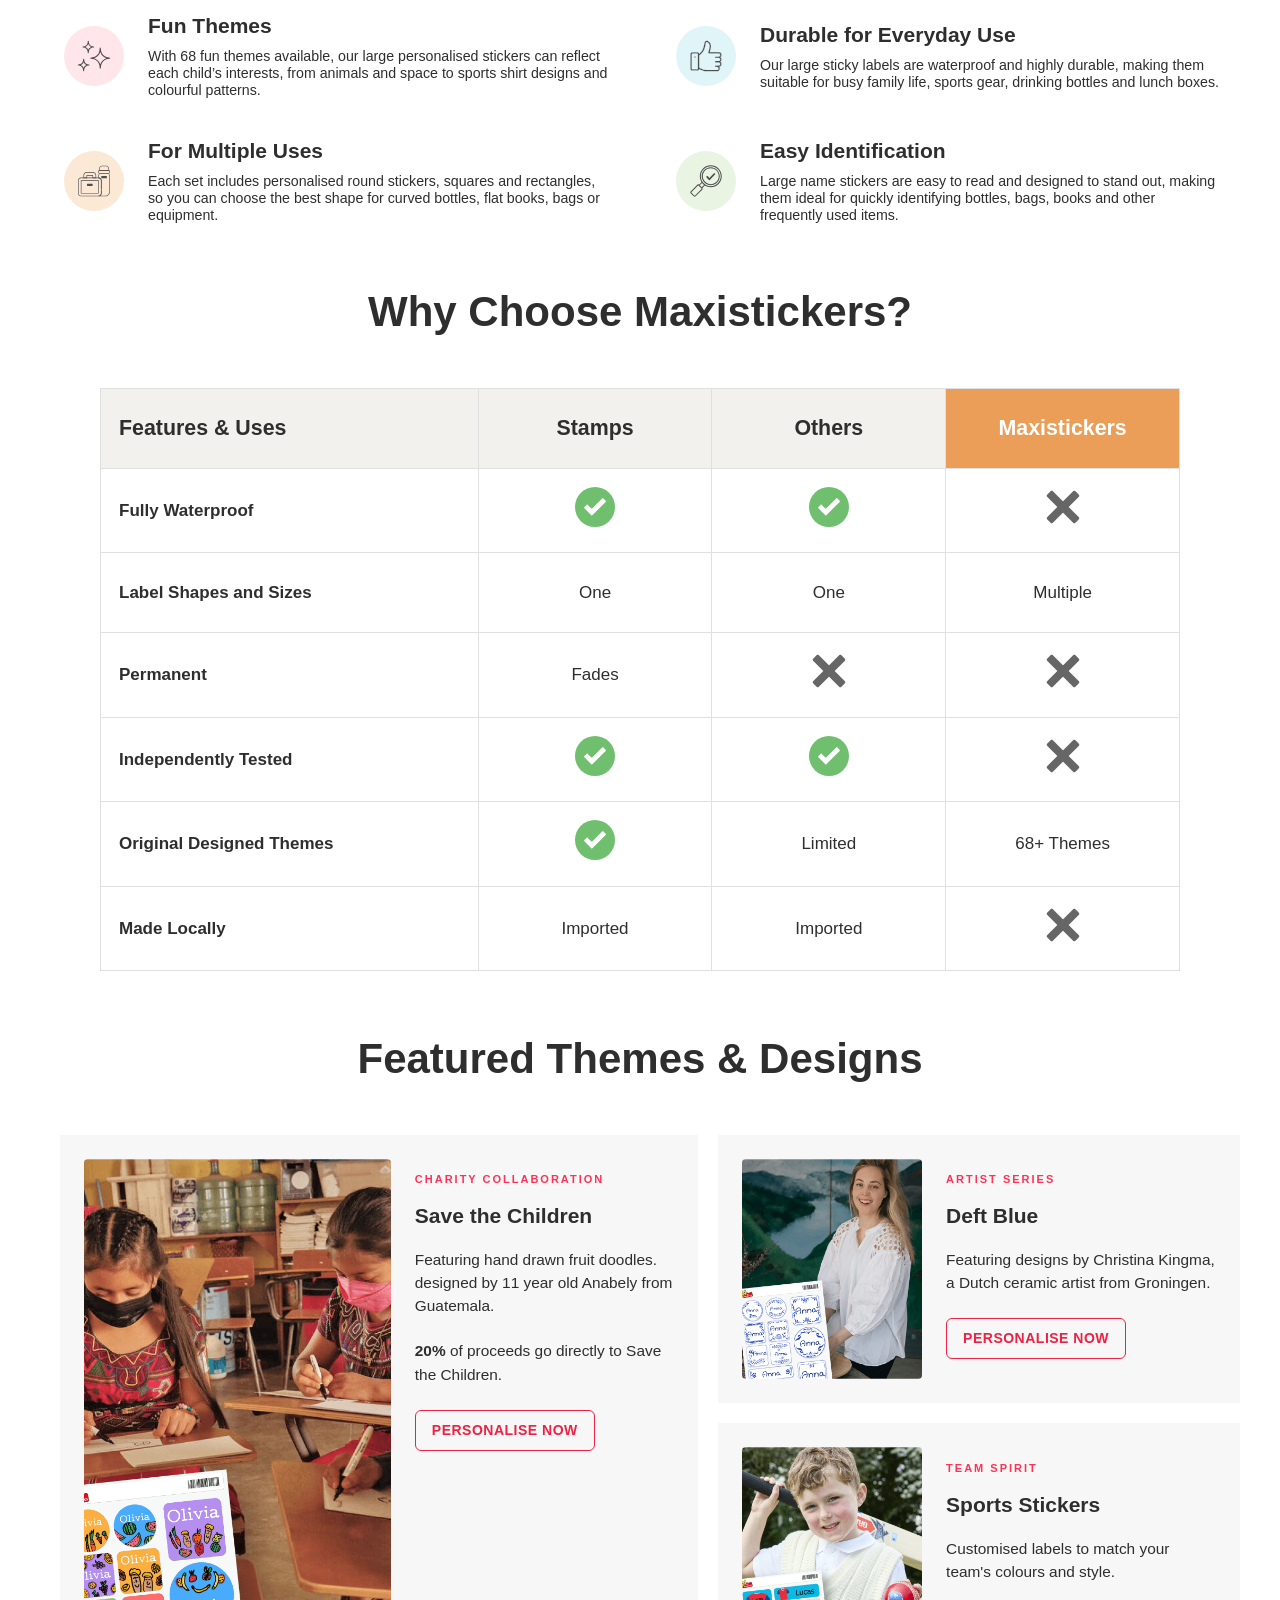
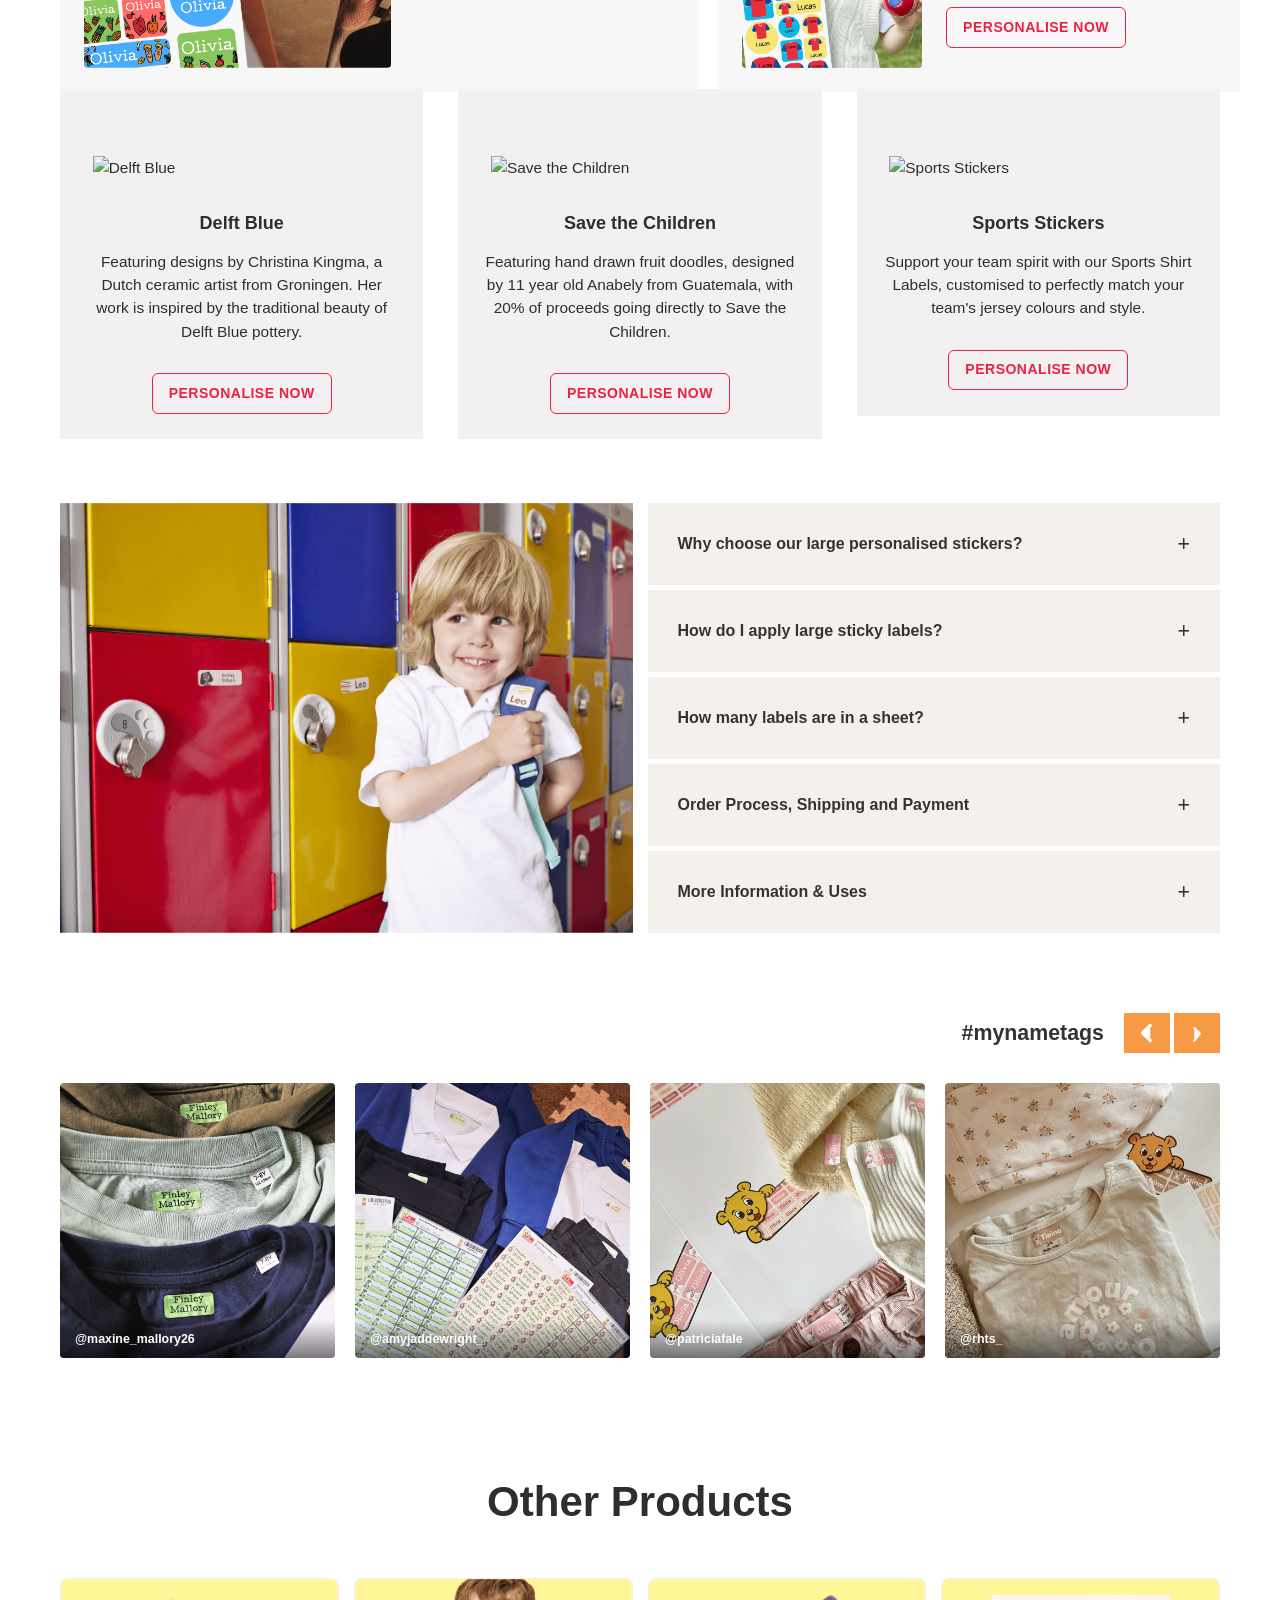
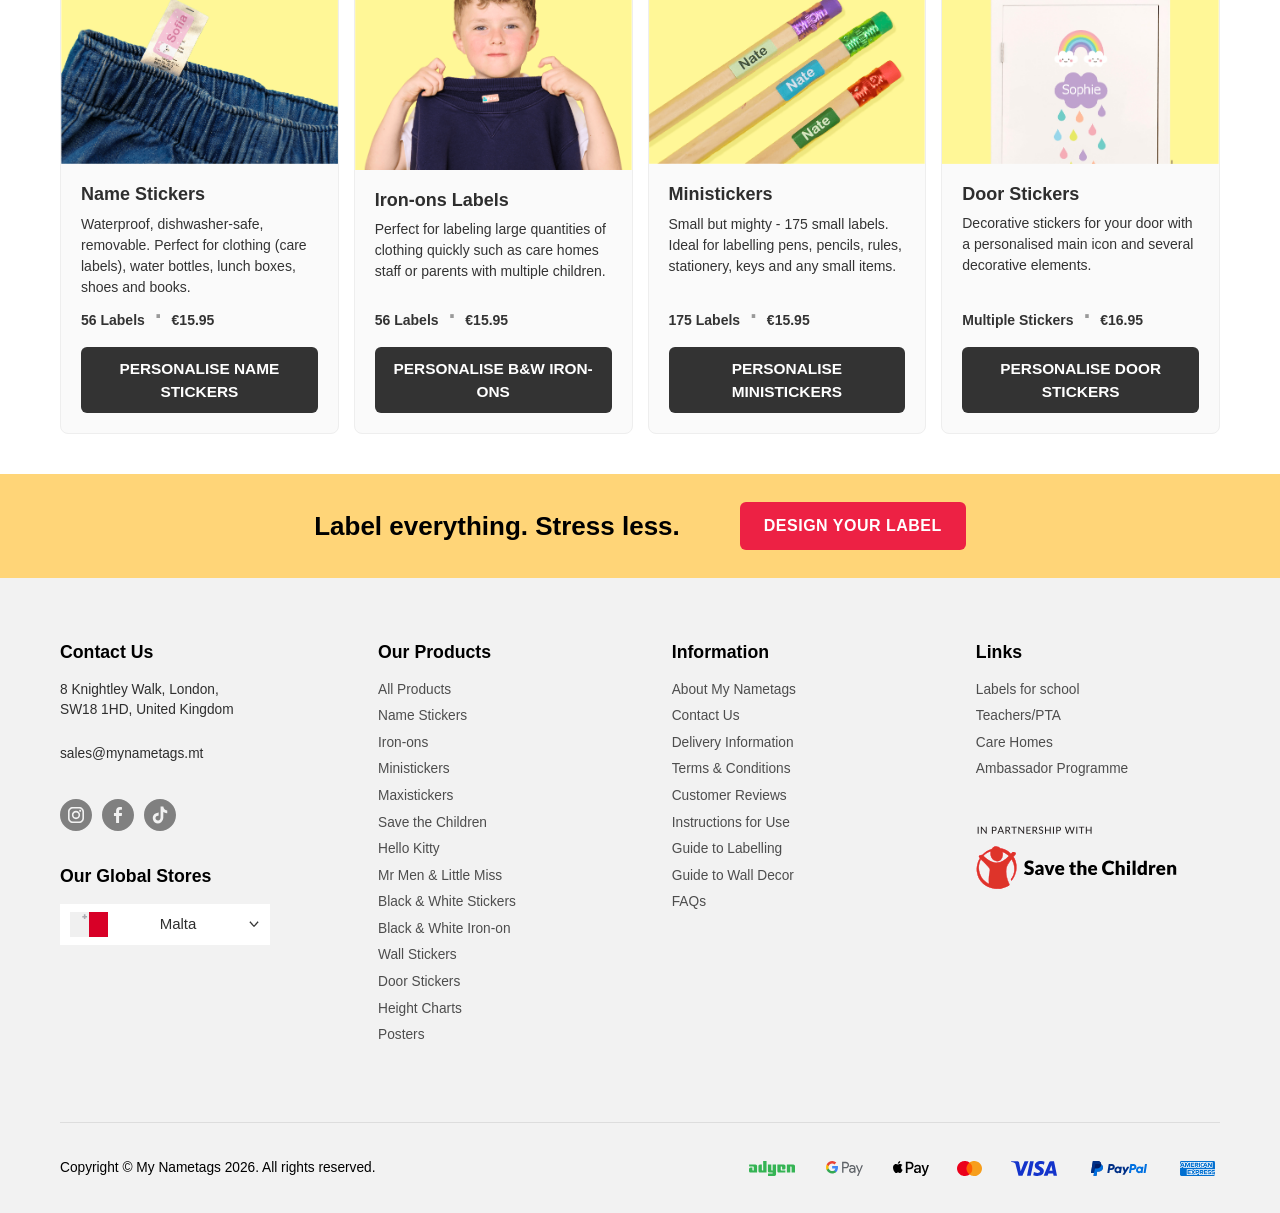
==== commit 1967d02e: "Update index.html update" ====
--- a/index.html
+++ b/index.html
@@ -27,7 +27,7 @@
   <meta property="og:type" content="product">
   <meta property="og:url" content="https://www.mynametags.mt/maxistickers">
   <meta property="og:image"
-    content="https://www.mynametags.mt/static/img//static/img/maxistickers-assets/banner-en.png">
+    content="https://www.mynametags.mtimg/img/maxistickers-assets/banner-en.png">
   <meta property="og:locale" content="en_MT">
   <meta property="product:price:amount" content="17.95">
   <meta property="product:price:currency" content="EUR">
@@ -38,7 +38,7 @@
   <meta name="twitter:description"
     content="Clothing labels that are perfect to label your child's clothing and school uniforms.">
   <meta name="twitter:image"
-    content="https://www.mynametags.mt/static/img//static/img/maxistickers-assets/banner-en.png">
+    content="https://www.mynametags.mtimg/img/maxistickers-assets/banner-en.png">
 
   <script type="application/ld+json">
 {
@@ -51,11 +51,11 @@
       "url": "https://www.mynametags.mt/",
       "logo": {
         "@type": "ImageObject",
-        "url": "https://www.mynametags.mt/static/img/assets-new-3/logo.svg"
+        "url": "https://www.mynametags.mtimg/assets-new-3/logo.svg"
       },
       "image": {
         "@type": "ImageObject",
-        "url":  "https://www.mynametags.mt/static/img//static/img/maxistickers-assets/banner-en.png"
+        "url":  "https://www.mynametags.mtimg/img/maxistickers-assets/banner-en.png"
       },
       "description": "Clothing labels that are perfect to label your child's clothing and school uniforms.",
       "email": "sales@mynametags.mt",
@@ -97,7 +97,7 @@
       },
       "primaryImageOfPage": {
         "@type": "ImageObject",
-        "url": "https://www.mynametags.mt/static/img//static/img/maxistickers-assets/banner-en.png",
+        "url": "https://www.mynametags.mtimg/img/maxistickers-assets/banner-en.png",
         "width": 1920,
         "height": 540
       },
@@ -115,8 +115,8 @@
       "name": "Iron-On Name Labels – 56 Clothing Labels | My Nametags",
       "url": "https://www.mynametags.mt/colour-iron-on-name-labels",
       "image": [
-        "https://www.mynametags.mt/static/img//static/img/maxistickers-assets/banner-en.png",
-        "https://www.mynametags.mt/static/img//static/img/maxistickers-assets/banner-en.png"
+        "https://www.mynametags.mtimg/img/maxistickers-assets/banner-en.png",
+        "https://www.mynametags.mtimg/img/maxistickers-assets/banner-en.png"
       ],
       "description": "Iron-on name labels from My Nametags for labelling clothes, shoes and equipment, in school, nursery or care homes.",
       "sku": "5060189770960",
@@ -281,14 +281,14 @@
 
 
   <!-- External CSS -->
-  <link rel="stylesheet" href="/static/css/core.css">
-  <link rel="stylesheet" href="/static/css/basket-new.css">
-  <link rel="stylesheet" href="/static/css/name-stickers-new.css">
-  <link rel="stylesheet" href="/static/css/swiper-bundle.min.css">
-  <link rel="stylesheet" href="/static/css/stickers-new-draft.css" />
-  <link rel="stylesheet" href="/static/css/maxistickers.css">
-
-  <script src="/static/js/basket-new.js" defer></script>
+  <link rel="stylesheet" href="css/core.css">
+  <link rel="stylesheet" href="css/basket-new.css">
+  <link rel="stylesheet" href="css/name-stickers-new.css">
+  <link rel="stylesheet" href="css/swiper-bundle.min.css">
+  <link rel="stylesheet" href="css/stickers-new-draft.css" />
+  <link rel="stylesheet" href="css/maxistickers.css">
+
+  <script src="js/basket-new.js" defer></script>
 
   <!-- TrustBox script -->
   <script type="text/javascript" src="//widget.trustpilot.com/bootstrap/v5/tp.widget.bootstrap.min.js" async></script>
@@ -309,7 +309,7 @@
           "line1": "Line 1",
           "line2": "Line 2 (optional)",
           "line3": "Line 3",
-          "plusIconPath": "/static/symbol/svg/sprite.symbol.svg#icon-add"
+          "plusIconPath": "symbol/svg/sprite.symbol.svg#icon-add"
         },
         "tab": {
           "recommended": "Popular",
@@ -348,13 +348,13 @@
 
         <div class="header-center desktop-header-center">
           <a href="/" class="logo logo-lg">
-            <img src="/static/img/assets-new-3/logo.svg" alt="My Nametags Logo" width="147" height="93" loading="lazy">
+            <img src="img/assets-new-3/logo.svg" alt="My Nametags Logo" width="147" height="93" loading="lazy">
           </a>
         </div>
 
         <div class="header-right">
           <label for="bd-toggle" class="basket-icon">
-            <img src="/static/img/assets-new-3/header-Basket.svg" alt="Basket" width="27" height="27">
+            <img src="img/assets-new-3/header-Basket.svg" alt="Basket" width="27" height="27">
           </label>
         </div>
       </div>
@@ -368,12 +368,12 @@
       <div class="header-bottom-sm">
         <!-- Hamburger (mobile only) -->
         <div class="hamburger" id="mobileMenuToggle">
-          <img src="/static/img/assets-new-3/Hamburger-Menu.svg" alt="Menu" width="22" height="15" loading="lazy">
+          <img src="img/assets-new-3/Hamburger-Menu.svg" alt="Menu" width="22" height="15" loading="lazy">
         </div>
         <!-- Logo (mobile only) -->
         <div class="header-center mobile-logo">
           <a href="/" class="logo">
-            <img src="/static/img/assets-new-3/logo.svg" alt="My Nametags Logo" width="147" height="93" loading="lazy">
+            <img src="img/assets-new-3/logo.svg" alt="My Nametags Logo" width="147" height="93" loading="lazy">
           </a>
         </div>
 
@@ -381,7 +381,7 @@
 
           <div class="header-right">
             <label for="bd-toggle" class="basket-icon">
-              <img src="/static/img/assets-new-3/header-Basket.svg" alt="Basket" width="27" height="27">
+              <img src="img/assets-new-3/header-Basket.svg" alt="Basket" width="27" height="27">
             </label>
           </div>
         </div>
@@ -404,7 +404,7 @@
           <!-- PRODUCTS -->
           <li class="has-mega">
             <a href="#">Products<span class="header-arrow">
-                <img src="/static/img/assets-new-3/Header-arrow.svg" alt="Dropdown Arrow" width="10" height="10"
+                <img src="img/assets-new-3/Header-arrow.svg" alt="Dropdown Arrow" width="10" height="10"
                   loading="lazy">
               </span></a>
 
@@ -453,7 +453,7 @@
           <!-- LABELS FOR SCHOOL -->
           <li class="has-mega">
             <a href="#">Labels for School<span class="header-arrow">
-                <img src="/static/img/assets-new-3/Header-arrow.svg" alt="Dropdown Arrow" width="10" height="10"
+                <img src="img/assets-new-3/Header-arrow.svg" alt="Dropdown Arrow" width="10" height="10"
                   loading="lazy">
               </span></a>
 
@@ -468,7 +468,7 @@
           <!-- CARE HOMES -->
           <li class="has-mega">
             <a href="#">Care Homes<span class="header-arrow">
-                <img src="/static/img/assets-new-3/Header-arrow.svg" alt="Dropdown Arrow" width="10" height="10"
+                <img src="img/assets-new-3/Header-arrow.svg" alt="Dropdown Arrow" width="10" height="10"
                   loading="lazy">
               </span></a>
 
@@ -483,7 +483,7 @@
           <!-- ABOUT US -->
           <li class="has-mega">
             <a href="#">About Us<span class="header-arrow">
-                <img src="/static/img/assets-new-3/Header-arrow.svg" alt="Dropdown Arrow" width="10" height="10"
+                <img src="img/assets-new-3/Header-arrow.svg" alt="Dropdown Arrow" width="10" height="10"
                   loading="lazy">
               </span></a>
 
@@ -516,18 +516,18 @@
     <section class="hero">
       <div class="container hero-container">
         <div class="name-stickers-hero-content">
-          <img src="/static/img/maxistickers-assets/top-banner-desktop.png" alt="Personalised name iron-ons banner"
+          <img src="img/maxistickers-assets/top-banner-desktop.png" alt="Personalised name iron-ons banner"
             class="hero-image" width="1920" height="540" fetchpriority="high">
-          <img src="/static/img/maxistickers-assets/top-banner-mobile.png" alt="Personalised name iron-ons banner"
+          <img src="img/maxistickers-assets/top-banner-mobile.png" alt="Personalised name iron-ons banner"
             class="hero-mobile" width="767" height="540">
           <div class="hero-features">
-            <div class="hero-feature-item"><img src="/static/img/maxistickers-assets/svg/top-banner-tick.svg"
+            <div class="hero-feature-item"><img src="img/maxistickers-assets/svg/top-banner-tick.svg"
                 alt="check" class="feature-icon"><span>21 Labels</span></div>
-            <div class="hero-feature-item"><img src="/static/img/maxistickers-assets/svg/top-banner-tick.svg"
+            <div class="hero-feature-item"><img src="img/maxistickers-assets/svg/top-banner-tick.svg"
                 alt="check" class="feature-icon"><span>Dishwasher safe</span></div>
-            <div class="hero-feature-item"><img src="/static/img/maxistickers-assets/svg/top-banner-tick.svg"
+            <div class="hero-feature-item"><img src="img/maxistickers-assets/svg/top-banner-tick.svg"
                 alt="check" class="feature-icon"><span>For big items</span></div>
-            <div class="hero-feature-item"><img src="/static/img/maxistickers-assets/svg/top-banner-tick.svg"
+            <div class="hero-feature-item"><img src="img/maxistickers-assets/svg/top-banner-tick.svg"
                 alt="check" class="feature-icon"><span>Multiple sizes</span></div>
           </div>
         </div>
@@ -542,44 +542,44 @@
       <div class="container">
         <div class="name-stickers-features-grid">
           <div class="feature-item-box">
-            <div class="feature-icon-black"><img src="/static/img/maxistickers-assets/svg/fast-delivery-animated.svg"
+            <div class="feature-icon-black"><img src="img/maxistickers-assets/svg/fast-delivery-animated.svg"
                 width="55" height="55" alt="Free delivery"></div>
             <p>Free<br>Delivery</p>
           </div>
           <div class="feature-item-box">
-            <div class="feature-icon-black"><img src="/static/img/maxistickers-assets/svg/usp-2.svg" width="55"
+            <div class="feature-icon-black"><img src="img/maxistickers-assets/svg/usp-2.svg" width="55"
                 height="55" alt="Market leader"></div>
             <p>Market<br>Leader</p>
           </div>
           <div class="feature-item-box">
-            <div class="feature-icon-black"><img src="/static/img/maxistickers-assets/svg/usp-3.svg" width="55"
+            <div class="feature-icon-black"><img src="img/maxistickers-assets/svg/usp-3.svg" width="55"
                 height="55" alt="Wash and Dryer Proof"></div>
             <p>Wash &amp; Dryer<br> Proof</p>
           </div>
           <div class="feature-item-box">
-            <div class="feature-icon-black"><img src="/static/img/maxistickers-assets/svg/usp-4.svg" width="55"
+            <div class="feature-icon-black"><img src="img/maxistickers-assets/svg/usp-4.svg" width="55"
                 height="55" alt="Antibacterial Coating"></div>
             <p>Antibacterial
               <br>Coating
             </p>
           </div>
           <div class="feature-item-box">
-            <div class="feature-icon-black"><img src="/static/img/maxistickers-assets/svg/usp-5.svg" width="55"
+            <div class="feature-icon-black"><img src="img/maxistickers-assets/svg/usp-5.svg" width="55"
                 height="55" alt="Multipurpose Labels"></div>
             <p>Multipurpose<br>Labels</p>
           </div>
           <div class="feature-item-box">
-            <div class="feature-icon-black"><img src="/static/img/maxistickers-assets/svg/usp-6.svg" width="55"
+            <div class="feature-icon-black"><img src="img/maxistickers-assets/svg/usp-6.svg" width="55"
                 height="55" alt="3.6 million Labels sold"></div>
             <p>3.6 million<br>Labels sold</p>
           </div>
           <div class="feature-item-box">
-            <div class="feature-icon-black"><img src="/static/img/maxistickers-assets/svg/usp-7.svg" width="55"
+            <div class="feature-icon-black"><img src="img/maxistickers-assets/svg/usp-7.svg" width="55"
                 height="55" alt="Made in Britian"></div>
             <p>Made in<br>Britian</p>
           </div>
           <div class="feature-item-box">
-            <div class="feature-icon-black"><img src="/static/img/maxistickers-assets/svg/usp-8.svg" width="55"
+            <div class="feature-icon-black"><img src="img/maxistickers-assets/svg/usp-8.svg" width="55"
                 height="55" alt="Rub Resistant">
             </div>
             <p>Rub<br>Resistant</p>
@@ -613,13 +613,13 @@
               labels are designed for everyday life,
               helping keep belongings organised and reducing lost items and mix-ups.</p>
             <div class="card-badges">
-              <div class="badge-item"><img src="/static/img/maxistickers-assets/svg/choose-1.svg" width="36"
+              <div class="badge-item"><img src="img/maxistickers-assets/svg/choose-1.svg" width="36"
                   alt="Queen's Award"><span>Queens
                   Award<br>Winner</span></div>
-              <div class="badge-item"><img src="/static/img/maxistickers-assets/svg/choose-2.svg" width="56"
+              <div class="badge-item"><img src="img/maxistickers-assets/svg/choose-2.svg" width="56"
                   alt="10 year guarantee"><span>10
                   yr Washing<br>Guarantee</span></div>
-              <div class="badge-item"><img src="/static/img/maxistickers-assets/svg/choose-3.svg" width="48"
+              <div class="badge-item"><img src="img/maxistickers-assets/svg/choose-3.svg" width="48"
                   alt="Antibacterial Coating"><span>Antibacterial<br>Coating</span></div>
             </div>
           </div>
@@ -628,7 +628,7 @@
             <p class="card-text">Peel and stick onto a clean, dry, flat surface. Leave for 24 hours before dishwasher or
               steriliser use. Not suitable for
               clothing.</p>
-            <div class="card-yellow-box"><img src="/static/img/maxistickers-assets/yellow-box.png" alt="How to label"
+            <div class="card-yellow-box"><img src="img/maxistickers-assets/yellow-box.png" alt="How to label"
                 width="454" height="190" loading="lazy"></div>
           </div>
           <div class="info-card">
@@ -639,7 +639,7 @@
               day from dispatch for an additional £5.</p>
             <p class="card-text text-center">Need more details?<br> Visit our <a href="/delivery"
                 class="delivery-link">delivery information</a> or <a href="/faq" class="delivery-link">FAQ page</a>.</p>
-            <div class="delivery-rm"><img src="/static/img/maxistickers-assets/svg/Delivery-RM.svg" width="84"
+            <div class="delivery-rm"><img src="img/maxistickers-assets/svg/Delivery-RM.svg" width="84"
                 height="56" alt="Delivery"></div>
           </div>
         </div>
@@ -667,42 +667,42 @@
             <div class="maxi-grid">
 
               <div class="shape-card">
-                <img src="/static/img/maxistickers-assets/size1.png" width="140" height="171" loading="lazy"
+                <img src="img/maxistickers-assets/size1.png" width="140" height="171" loading="lazy"
                   alt="Large Rectangles">
                 <h3>Large Rectangles</h3>
                 <span>7 x 2 cm</span>
               </div>
 
               <div class="shape-card">
-                <img src="/static/img/maxistickers-assets/size2.png" width="140" height="171" loading="lazy"
+                <img src="img/maxistickers-assets/size2.png" width="140" height="171" loading="lazy"
                   alt="Large Squares">
                 <h3>Large Squares</h3>
                 <span>4.5 x 4.5 cm</span>
               </div>
 
               <div class="shape-card">
-                <img src="/static/img/maxistickers-assets/size3.png" width="140" height="171" loading="lazy"
+                <img src="img/maxistickers-assets/size3.png" width="140" height="171" loading="lazy"
                   alt="Different Shapes">
                 <h3>Different Shapes</h3>
                 <span>5 to 3.5 cm</span>
               </div>
 
               <div class="shape-card">
-                <img src="/static/img/maxistickers-assets/size4.png" width="140" height="171" loading="lazy"
+                <img src="img/maxistickers-assets/size4.png" width="140" height="171" loading="lazy"
                   alt="Small Squares">
                 <h3>Small Squares</h3>
                 <span>3.3 x 3.3 cm</span>
               </div>
 
               <div class="shape-card">
-                <img src="/static/img/maxistickers-assets/size5.png" width="140" height="171" loading="lazy"
+                <img src="img/maxistickers-assets/size5.png" width="140" height="171" loading="lazy"
                   alt="Small Circles">
                 <h3>Small Circles</h3>
                 <span>2.9 cm</span>
               </div>
 
               <div class="shape-card">
-                <img src="/static/img/maxistickers-assets/size6.png" width="140" height="171" loading="lazy"
+                <img src="img/maxistickers-assets/size6.png" width="140" height="171" loading="lazy"
                   alt="Name Stickers">
                 <h3>Name Stickers</h3>
                 <span>3 x 1.3 cm</span>
@@ -726,7 +726,7 @@
 
           <div class="why-parent-item">
             <div class="why-parent-icon-wrapper">
-              <img src="/static/img/maxistickers-assets/svg/Benefits-1.svg" width="60" height="60"
+              <img src="img/maxistickers-assets/svg/Benefits-1.svg" width="60" height="60"
                 alt="Customer satisfaction badge icon" loading="lazy">
             </div>
             <div class="why-parent-content">
@@ -740,7 +740,7 @@
 
           <div class="why-parent-item">
             <div class="why-parent-icon-wrapper">
-              <img src="/static/img/maxistickers-assets/svg/Benefits-2.svg" width="60" height="60"
+              <img src="img/maxistickers-assets/svg/Benefits-2.svg" width="60" height="60"
                 alt="Customer satisfaction badge icon" loading="lazy">
             </div>
             <div class="why-parent-content">
@@ -753,7 +753,7 @@
 
           <div class="why-parent-item">
             <div class="why-parent-icon-wrapper">
-              <img src="/static/img/maxistickers-assets/svg/Benefits-3.svg" width="60" height="60"
+              <img src="img/maxistickers-assets/svg/Benefits-3.svg" width="60" height="60"
                 alt="Customer satisfaction badge icon" loading="lazy">
             </div>
             <div class="why-parent-content">
@@ -766,7 +766,7 @@
 
           <div class="why-parent-item">
             <div class="why-parent-icon-wrapper">
-              <img src="/static/img/maxistickers-assets/svg/Benefits-4.svg" width="60" height="60"
+              <img src="img/maxistickers-assets/svg/Benefits-4.svg" width="60" height="60"
                 alt="Customer satisfaction badge icon" loading="lazy">
             </div>
             <div class="why-parent-content">
@@ -798,11 +798,11 @@
           <tbody>
             <tr>
               <td>Fully Waterproof</td>
-              <td><img src="/static/img/maxistickers-assets/svg/Table-tick.svg" width="40" height="40" alt="Yes"
+              <td><img src="img/maxistickers-assets/svg/Table-tick.svg" width="40" height="40" alt="Yes"
                   class="icon"></td>
-              <td><img src="/static/img/maxistickers-assets/svg/Table-tick.svg" width="40" height="40" alt="Yes"
+              <td><img src="img/maxistickers-assets/svg/Table-tick.svg" width="40" height="40" alt="Yes"
                   class="icon"></td>
-              <td><img src="/static/img/maxistickers-assets/svg/Table-cross.svg" width="40" height="40" alt="No"
+              <td><img src="img/maxistickers-assets/svg/Table-cross.svg" width="40" height="40" alt="No"
                   class="icon"></td>
             </tr>
             <tr>
@@ -814,23 +814,23 @@
             <tr>
               <td>Permanent</td>
               <td>Fades</td>
-              <td><img src="/static/img/maxistickers-assets/svg/Table-cross.svg" width="40" height="40" alt="No"
+              <td><img src="img/maxistickers-assets/svg/Table-cross.svg" width="40" height="40" alt="No"
                   class="icon"></td>
-              <td><img src="/static/img/maxistickers-assets/svg/Table-cross.svg" width="40" height="40" alt="No"
+              <td><img src="img/maxistickers-assets/svg/Table-cross.svg" width="40" height="40" alt="No"
                   class="icon"></td>
             </tr>
             <tr>
               <td>Independently Tested</td>
-              <td><img src="/static/img/maxistickers-assets/svg/Table-tick.svg" width="40" height="40" alt="Yes"
+              <td><img src="img/maxistickers-assets/svg/Table-tick.svg" width="40" height="40" alt="Yes"
                   class="icon"></td>
-              <td><img src="/static/img/maxistickers-assets/svg/Table-tick.svg" width="40" height="40" alt="Yes"
+              <td><img src="img/maxistickers-assets/svg/Table-tick.svg" width="40" height="40" alt="Yes"
                   class="icon"></td>
-              <td><img src="/static/img/maxistickers-assets/svg/Table-cross.svg" width="40" height="40" alt="No"
+              <td><img src="img/maxistickers-assets/svg/Table-cross.svg" width="40" height="40" alt="No"
                   class="icon"></td>
             </tr>
             <tr>
               <td>Original Designed Themes</td>
-              <td><img src="/static/img/maxistickers-assets/svg/Table-tick.svg" width="40" height="40" alt="Yes"
+              <td><img src="img/maxistickers-assets/svg/Table-tick.svg" width="40" height="40" alt="Yes"
                   class="icon"></td>
               <td>Limited</td>
               <td>68+ Themes</td>
@@ -839,7 +839,7 @@
               <td>Made Locally</td>
               <td>Imported</td>
               <td>Imported</td>
-              <td><img src="/static/img/maxistickers-assets/svg/Table-cross.svg" width="40" height="40" alt="No"
+              <td><img src="img/maxistickers-assets/svg/Table-cross.svg" width="40" height="40" alt="No"
                   class="icon"></td>
             </tr>
           </tbody>
@@ -862,7 +862,7 @@
           <article class="featured-theme-card featured-theme-card-large">
 
             <div class="featured-theme-image">
-              <img src="/static/img/maxistickers-assets/Features1@2x.png" width="436" height="583"
+              <img src="img/maxistickers-assets/Features1@2x.png" width="436" height="583"
                 alt="CHARITY COLLABORATION" loading="lazy">
             </div>
 
@@ -898,7 +898,7 @@
           <article class="featured-theme-card">
 
             <div class="featured-theme-image">
-              <img src="/static/img/maxistickers-assets/Features2@2x.png" width="256" height="256" alt="ARTIST SERIES"
+              <img src="img/maxistickers-assets/Features2@2x.png" width="256" height="256" alt="ARTIST SERIES"
                 loading="lazy">
             </div>
 
@@ -928,7 +928,7 @@
           <article class="featured-theme-card">
 
             <div class="featured-theme-image">
-              <img src="/static/img/maxistickers-assets/Features3@2x.png" width="256" height="256" alt="TEAM SPIRIT"
+              <img src="img/maxistickers-assets/Features3@2x.png" width="256" height="256" alt="TEAM SPIRIT"
                 loading="lazy">
             </div>
 
@@ -1045,7 +1045,7 @@
     <section class="faq-section">
       <div class="container">
         <div class="faq-wrapper">
-          <div class="faq-image-side"><img src="/static/img/maxistickers-assets/FAQ-Maxi.png" width="888" height="450"
+          <div class="faq-image-side"><img src="img/maxistickers-assets/FAQ-Maxi.png" width="888" height="450"
               alt="FAQ Image" class="faq-img"></div>
           <div class="faq-accordion-side">
 
@@ -1134,38 +1134,38 @@
         <div class="swiper ugc-slider">
           <div class="swiper-wrapper">
             <div class="swiper-slide">
-              <div class="ugc-card"><img src="/static/img/maxistickers-assets/@maxine_mallory26.png" alt="UGC 1"
+              <div class="ugc-card"><img src="img/maxistickers-assets/@maxine_mallory26.png" alt="UGC 1"
                   class="ugc-img"><a href="https://www.instagram.com/maxine_mallory26/" target="_blank" rel="noopener"
                   class="ugc-handle">@maxine_mallory26</a></div>
             </div>
             <div class="swiper-slide">
-              <div class="ugc-card"><img src="/static/img/maxistickers-assets/@amyjaddewright_.png" alt="UGC 2"
+              <div class="ugc-card"><img src="img/maxistickers-assets/@amyjaddewright_.png" alt="UGC 2"
                   class="ugc-img"><a href="https://www.instagram.com/@amyjaddewright_/" target="_blank" rel="noopener"
                   class="ugc-handle">@amyjaddewright_</a></div>
             </div>
             <div class="swiper-slide">
-              <div class="ugc-card"><img src="/static/img/maxistickers-assets/@patriciafale.png" alt="UGC 3"
+              <div class="ugc-card"><img src="img/maxistickers-assets/@patriciafale.png" alt="UGC 3"
                   class="ugc-img"><a href="https://www.instagram.com/patriciafale/" target="_blank" rel="noopener"
                   class="ugc-handle">@patriciafale</a></div>
             </div>
             <div class="swiper-slide">
-              <div class="ugc-card"><img src="/static/img/maxistickers-assets/gallary4.png" alt="UGC 4"
+              <div class="ugc-card"><img src="img/maxistickers-assets/gallary4.png" alt="UGC 4"
                   class="ugc-img"><a href="https://www.instagram.com/rhts_/" target="_blank" rel="noopener"
                   class="ugc-handle">@rhts_</a></div>
             </div>
             <div class="swiper-slide">
-              <div class="ugc-card"><img src="/static/img/maxistickers-assets/gallary5.png" alt="UGC 5"
+              <div class="ugc-card"><img src="img/maxistickers-assets/gallary5.png" alt="UGC 5"
                   class="ugc-img"><a href="https://www.instagram.com/katejewitt_/" target="_blank" rel="noopener"
                   class="ugc-handle">@katejewitt_</a></div>
             </div>
             <div class="swiper-slide">
-              <div class="ugc-card"><img src="/static/img/maxistickers-assets/gallary6.png" alt="UGC 6"
+              <div class="ugc-card"><img src="img/maxistickers-assets/gallary6.png" alt="UGC 6"
                   class="ugc-img"><a href="https://www.instagram.com/mthld_et_ses_garcons" target="_blank"
                   rel="noopener" class="ugc-handle">@mthld_et_ses_garcons</a></div>
             </div>
             <div class="swiper-slide">
               <div class="ugc-card">
-                <img src="/static/img/maxistickers-assets/UGC-Maxi/@avas_flavours.jpg" alt="@avas_flavours"
+                <img src="img/maxistickers-assets/UGC-Maxi/@avas_flavours.jpg" alt="@avas_flavours"
                   class="ugc-img">
 
                 <a href="https://www.instagram.com/avas_flavours/" target="_blank" rel="noopener" class="ugc-handle">
@@ -1176,7 +1176,7 @@
 
             <div class="swiper-slide">
               <div class="ugc-card">
-                <img src="/static/img/maxistickers-assets/UGC-Maxi/@catherine_and_zach.png" alt="@catherine_and_zach"
+                <img src="img/maxistickers-assets/UGC-Maxi/@catherine_and_zach.png" alt="@catherine_and_zach"
                   class="ugc-img">
 
                 <a href="https://www.instagram.com/catherine_and_zach/" target="_blank" rel="noopener"
@@ -1188,7 +1188,7 @@
 
             <div class="swiper-slide">
               <div class="ugc-card">
-                <img src="/static/img/maxistickers-assets/UGC-Maxi/@maestrainviaggio_.jpg" alt="@maestrainviaggio_"
+                <img src="img/maxistickers-assets/UGC-Maxi/@maestrainviaggio_.jpg" alt="@maestrainviaggio_"
                   class="ugc-img">
 
                 <a href="https://www.instagram.com/maestrainviaggio_/" target="_blank" rel="noopener"
@@ -1211,7 +1211,7 @@
             <div class="other-products-grid">
               <div class="other-products-card">
                 <div class="other-products-image">
-                  <img src="/static/img/maxistickers-assets/other-products/Name-stickers.png" width="362" height="249"
+                  <img src="img/maxistickers-assets/other-products/Name-stickers.png" width="362" height="249"
                     alt="Name Stickers">
                 </div>
                 <div class="other-products-content">
@@ -1228,7 +1228,7 @@
               </div>
               <div class="other-products-card">
                 <div class="other-products-image">
-                  <img src="/static/img/maxistickers-assets/other-products/Iron-Ons.png" width="362" height="249"
+                  <img src="img/maxistickers-assets/other-products/Iron-Ons.png" width="362" height="249"
                     alt="Black &amp; White Iron-ons">
                 </div>
                 <div class="other-products-content">
@@ -1246,7 +1246,7 @@
               </div>
               <div class="other-products-card">
                 <div class="other-products-image">
-                  <img src="/static/img/maxistickers-assets/other-products/Ministickers.png" width="362" height="249"
+                  <img src="img/maxistickers-assets/other-products/Ministickers.png" width="362" height="249"
                     alt=" Ministickers">
                 </div>
                 <div class="other-products-content">
@@ -1263,7 +1263,7 @@
               </div>
               <div class="other-products-card">
                 <div class="other-products-image">
-                  <img src="/static/img/maxistickers-assets/other-products/Door-Stickers.png" width="362" height="249"
+                  <img src="img/maxistickers-assets/other-products/Door-Stickers.png" width="362" height="249"
                     alt="Maxistickers">
                 </div>
                 <div class="other-products-content">
@@ -1319,13 +1319,13 @@
 
           <div class="footer-social-icons">
             <a href="https://www.instagram.com/mynametags/" aria-label="Instagram">
-              <img src="/static/img/assets-new-3/social-insta.svg" alt="Instagram" width="32" height="32">
+              <img src="img/assets-new-3/social-insta.svg" alt="Instagram" width="32" height="32">
             </a>
             <a href="https://www.facebook.com/MyNametags/" aria-label="Facebook">
-              <img src="/static/img/assets-new-3/social-fb.svg" alt="Facebook" width="32" height="32">
+              <img src="img/assets-new-3/social-fb.svg" alt="Facebook" width="32" height="32">
             </a>
             <a href="https://www.tiktok.com/@mynametags" aria-label="TikTok">
-              <img src="/static/img/assets-new-3/social-tiktok.svg" alt="TikTok" width="32" height="32">
+              <img src="img/assets-new-3/social-tiktok.svg" alt="TikTok" width="32" height="32">
             </a>
           </div>
 
@@ -1334,39 +1334,39 @@
 
           <div class="footer-lang-dropdown">
             <div class="footer-lang-selected">
-              <img src="/static/img/assets-new-3/flag-Malta.svg" alt="Malta Flag" class="footer-flag-img" width="38"
+              <img src="img/assets-new-3/flag-Malta.svg" alt="Malta Flag" class="footer-flag-img" width="38"
                 height="25" loading="lazy">
               <span>Malta</span>
-              <img src="/static/img/assets-new-3/lang-arrow.svg" alt="arrow" class="footer-dropdown-arrow" width="12"
+              <img src="img/assets-new-3/lang-arrow.svg" alt="arrow" class="footer-dropdown-arrow" width="12"
                 height="8">
             </div>
 
             <ul class="footer-lang-list">
-              <li><a href="https://mynametags.be"><img src="/static/img/assets-new-3/flag-belgium.svg" width="26"
+              <li><a href="https://mynametags.be"><img src="img/assets-new-3/flag-belgium.svg" width="26"
                     height="18" loading="lazy" alt="Belgium Flag"> Belgium</a>
               </li>
-              <li><a href="https://mynametags.com.br"><img src="/static/img/assets-new-3/flag-brazil.svg" width="26"
+              <li><a href="https://mynametags.com.br"><img src="img/assets-new-3/flag-brazil.svg" width="26"
                     height="18" loading="lazy" alt="Brazil Flag"> Brazil</a>
               </li>
-              <li><a href="https://mynametags.fr"><img src="/static/img/assets-new-3/flag-france.svg" width="26"
+              <li><a href="https://mynametags.fr"><img src="img/assets-new-3/flag-france.svg" width="26"
                     height="18" loading="lazy" alt="France Flag"> France</a></li>
-              <li><a href="https://mynametags.ie"><img src="/static/img/assets-new-3/flag-ireland.svg" width="26"
+              <li><a href="https://mynametags.ie"><img src="img/assets-new-3/flag-ireland.svg" width="26"
                     height="18" loading="lazy" alt="Ireland Flag"> Ireland</a>
               </li>
-              <li><a href="https://mynametags.it"><img src="/static/img/assets-new-3/flag-italy.svg" width="26"
+              <li><a href="https://mynametags.it"><img src="img/assets-new-3/flag-italy.svg" width="26"
                     height="18" loading="lazy" alt="Italy Flag"> Italy</a></li>
-              <li><a href="https://mynametags.nl"><img src="/static/img/assets-new-3/flag-netherlands.svg" width="26"
+              <li><a href="https://mynametags.nl"><img src="img/assets-new-3/flag-netherlands.svg" width="26"
                     height="18" loading="lazy" alt="Netherlands Flag">
                   Netherlands</a></li>
-              <li><a href="https://mynametags.pt"><img src="/static/img/assets-new-3/flag-portugal.svg" width="26"
+              <li><a href="https://mynametags.pt"><img src="img/assets-new-3/flag-portugal.svg" width="26"
                     height="18" loading="lazy" alt="Portugal Flag"> Portugal</a>
               </li>
-              <li><a href="https://mynametags.sa"><img src="/static/img/assets-new-3/flag-SA.svg" width="26" height="18"
+              <li><a href="https://mynametags.sa"><img src="img/assets-new-3/flag-SA.svg" width="26" height="18"
                     loading="lazy" alt="Saudi Arabia Flag"> Saudi
                   Arabia</a></li>
-              <li><a href="https://mynametags.ae"><img src="/static/img/assets-new-3/flag-UAE.svg" width="26"
+              <li><a href="https://mynametags.ae"><img src="img/assets-new-3/flag-UAE.svg" width="26"
                     height="18" loading="lazy" alt="UAE Flag"> UAE</a></li>
-              <li><a href="https://mynametags.com"><img src="/static/img/assets-new-3/flag-UK.svg" width="26"
+              <li><a href="https://mynametags.com"><img src="img/assets-new-3/flag-UK.svg" width="26"
                     height="18" loading="lazy" alt="UK Flag"> United Kingdom</a></li>
             </ul>
           </div>
@@ -1437,15 +1437,15 @@
             <div class="footer-partner-box desktop-only">
               <picture>
                 <!-- Mobile SVG -->
-                <source srcset="/static/img/assets-new-3/footer-stc-mobile.svg" media="(max-width: 767px)"
+                <source srcset="img/assets-new-3/footer-stc-mobile.svg" media="(max-width: 767px)"
                   type="image/svg+xml">
 
                 <!-- Desktop SVG -->
-                <source srcset="/static/img/assets-new-3/footer-stc-desktop.svg" media="(min-width: 768px)"
+                <source srcset="img/assets-new-3/footer-stc-desktop.svg" media="(min-width: 768px)"
                   type="image/svg+xml">
 
                 <!-- Fallback / default -->
-                <img src="/static/img/assets-new-3/footer-stc-desktop.svg" alt="Save the Children" width="202"
+                <img src="img/assets-new-3/footer-stc-desktop.svg" alt="Save the Children" width="202"
                   height="66" loading="lazy" decoding="async">
               </picture>
             </div>
@@ -1457,15 +1457,15 @@
         <div class="footer-col footer-partner-standalone">
           <picture>
             <!-- Mobile SVG -->
-            <source srcset="/static/img/assets-new-3/footer-stc-mobile.svg" media="(max-width: 767px)"
+            <source srcset="img/assets-new-3/footer-stc-mobile.svg" media="(max-width: 767px)"
               type="image/svg+xml">
 
             <!-- Desktop SVG -->
-            <source srcset="/static/img/assets-new-3/footer-stc-desktop.svg" media="(min-width: 768px)"
+            <source srcset="img/assets-new-3/footer-stc-desktop.svg" media="(min-width: 768px)"
               type="image/svg+xml">
 
             <!-- Fallback / default -->
-            <img src="/static/img/assets-new-3/footer-stc-desktop.svg" alt="Save the Children" width="202" height="66"
+            <img src="img/assets-new-3/footer-stc-desktop.svg" alt="Save the Children" width="202" height="66"
               loading="lazy" decoding="async">
           </picture>
         </div>
@@ -1481,13 +1481,13 @@
         </p>
 
         <div class="footer-payment-methods">
-          <img src="/static/img/assets-new-3/pay-adyen.svg" alt="Adyen" width="58" height="19" loading="lazy">
-          <img src="/static/img/assets-new-3/pay-gpay.svg" alt="GPay" width="47" height="19" loading="lazy">
-          <img src="/static/img/assets-new-3/pay-applepay.svg" alt="Apple Pay" width="46" height="19" loading="lazy">
-          <img src="/static/img/assets-new-3/pay-mastercard.svg" alt="Mastercard" width="31" height="19" loading="lazy">
-          <img src="/static/img/assets-new-3/pay-visa.svg" alt="Visa" width="58" height="19" loading="lazy">
-          <img src="/static/img/assets-new-3/pay-paypal.svg" alt="Paypal" width="72" height="19" loading="lazy">
-          <img src="/static/img/assets-new-3/pay-amex.svg" alt="Amex" width="45" height="19" loading="lazy">
+          <img src="img/assets-new-3/pay-adyen.svg" alt="Adyen" width="58" height="19" loading="lazy">
+          <img src="img/assets-new-3/pay-gpay.svg" alt="GPay" width="47" height="19" loading="lazy">
+          <img src="img/assets-new-3/pay-applepay.svg" alt="Apple Pay" width="46" height="19" loading="lazy">
+          <img src="img/assets-new-3/pay-mastercard.svg" alt="Mastercard" width="31" height="19" loading="lazy">
+          <img src="img/assets-new-3/pay-visa.svg" alt="Visa" width="58" height="19" loading="lazy">
+          <img src="img/assets-new-3/pay-paypal.svg" alt="Paypal" width="72" height="19" loading="lazy">
+          <img src="img/assets-new-3/pay-amex.svg" alt="Amex" width="45" height="19" loading="lazy">
         </div>
       </div>
     </div>
@@ -1516,7 +1516,7 @@
       <!-- Empty State -->
       <div class="bd-empty">
 
-        <img src="/static/img/assets-new-3/header-Basket.svg" alt="" class="bd-empty-icon" width="64" height="64"
+        <img src="img/assets-new-3/header-Basket.svg" alt="" class="bd-empty-icon" width="64" height="64"
           aria-hidden="true">
 
         <p class="bd-empty-text">Your basket is currently empty.</p>
@@ -1530,15 +1530,15 @@
       <div class="bd-footer">
         <p class="bd-security">
           All transactions are secure &amp; encrypted by
-          <img src="/static/img/assets-new-3/pay-adyen.svg" alt="Adyen" class="bd-adyen">
+          <img src="img/assets-new-3/pay-adyen.svg" alt="Adyen" class="bd-adyen">
         </p>
         <div class="bd-payments">
-          <img src="/static/img/assets-new-3/pay-gpay.svg" alt="Google Pay">
-          <img src="/static/img/assets-new-3/pay-applepay.svg" alt="Apple Pay">
-          <img src="/static/img/assets-new-3/pay-mastercard.svg" alt="Mastercard">
-          <img src="/static/img/assets-new-3/pay-visa.svg" alt="Visa">
-          <img src="/static/img/assets-new-3/pay-paypal.svg" alt="PayPal">
-          <img src="/static/img/assets-new-3/pay-amex.svg" alt="American Express">
+          <img src="img/assets-new-3/pay-gpay.svg" alt="Google Pay">
+          <img src="img/assets-new-3/pay-applepay.svg" alt="Apple Pay">
+          <img src="img/assets-new-3/pay-mastercard.svg" alt="Mastercard">
+          <img src="img/assets-new-3/pay-visa.svg" alt="Visa">
+          <img src="img/assets-new-3/pay-paypal.svg" alt="PayPal">
+          <img src="img/assets-new-3/pay-amex.svg" alt="American Express">
         </div>
       </div>
 
@@ -1553,8 +1553,8 @@
 
   <!-- End Basket Dropdown -->
   <!-- Javascript Links -->
-  <script src="/static/js/swiper-bundle.min.js" defer></script>
-  <script src="/static/js/name-stickers-new.js" defer></script>
+  <script src="js/swiper-bundle.min.js" defer></script>
+  <script src="js/name-stickers-new.js" defer></script>
   <script>
     document.addEventListener('DOMContentLoaded', function () {
       var breakpoint = window.matchMedia('(max-width: 767px)');
--- a/css/core.css
+++ b/css/core.css
@@ -0,0 +1,1131 @@
+/* ================= ROOT VARIABLES ================= */
+:root {
+  --text-color: #333333;
+  --button-color: #ed2144;
+  --accordiansandboxes-color: #f4f1ed;
+  --information-color: #f79a46;
+  --color-white: #fff;
+  --color-black: #000000;
+  --text-muted: #4d4d4d;
+  --border-color: #ddd;
+  --footer-bg-color: #f2f2f2;
+  --container-max: 1920px;
+  --overlay-bg-blur: rgba(255, 255, 255, 0.7);
+  --transition-speed: 0.4s;
+  --transform-scale-hover: scale(1.05);
+  --curve: cubic-bezier(0.4, 0, 0.2, 1);
+}
+
+/* ================= RESET ================= */
+*,
+*::before,
+*::after {
+  margin: 0;
+  padding: 0;
+  box-sizing: border-box;
+}
+
+/* ================= BASIC ELEMENTS ================= */
+html {
+  scroll-behavior: smooth;
+}
+
+body {
+  font-family: "Nunito Sans", sans-serif;
+  font-weight: 500;
+  font-size: clamp(0.75rem, 0.6667rem + 0.3704vw, 1rem);
+  color: var(--text-color);
+  line-height: 1.5;
+}
+
+ul {
+  list-style: none;
+}
+
+a {
+  text-decoration: none;
+  color: inherit;
+}
+
+button {
+  background: none;
+  border: none;
+  cursor: pointer;
+}
+
+img {
+  max-width: 100%;
+  display: block;
+  height: auto;
+  object-fit: cover;
+}
+
+/* ================= UTILITY CLASSES ================= */
+.text-uppercase {
+  text-transform: uppercase;
+}
+
+.text-center {
+  text-align: center;
+}
+
+.section-spacing {
+  margin-block: clamp(2rem, 5vw, 7rem);
+}
+
+.visually-hidden {
+  position: absolute;
+  width: 1px;
+  height: 1px;
+  padding: 0;
+  margin: -1px;
+  overflow: hidden;
+  clip: rect(0, 0, 0, 0);
+  white-space: nowrap;
+  border: 0;
+}
+
+/* ================= CONTAINER ================= */
+.container {
+  max-width: var(--container-max);
+  margin: 0 auto;
+  padding-inline: 74px;
+}
+
+@media (max-width: 1440px) {
+  .container {
+    padding-inline: 60px;
+  }
+}
+
+@media (max-width: 767px) {
+  .container {
+    padding-inline: 15px;
+  }
+}
+
+@media (min-width: 1921px) {
+  .container {
+    max-width: 2000px;
+  }
+}
+
+/* ================= GLOBAL HEADING ELEMENTS ================= */
+h1,
+h2,
+h3,
+h4,
+h5,
+h6 {
+  font-family: "Quicksand", sans-serif;
+  line-height: 1.2;
+}
+
+h1,
+h2,
+h3 {
+  font-weight: 700;
+}
+
+/* ================= HEADING CLASSES ================= */
+.heading-2 {
+  font-size: clamp(1.5625rem, 1.1458rem + 1.8519vw, 2.8125rem);
+  line-height: 1.15;
+  margin-bottom: clamp(27px, 4vw, 60px);
+}
+
+/* ================= GLOBAL BUTTONS ================= */
+.btn {
+  font-family: "Quicksand", sans-serif;
+  font-size: clamp(0.9375rem, 0.7917rem + 0.6481vw, 1.375rem);
+  font-weight: 700;
+  text-transform: uppercase;
+  color: var(--color-white);
+  background: var(--button-color);
+  padding: clamp(8px, 1vw, 16px) clamp(16px, 2vw, 32px);
+  border-radius: clamp(4px, 1vw, 8px);
+  transition: all 0.3s ease;
+  position: relative;
+  overflow: hidden;
+  display: inline-block;
+  text-align: center;
+}
+
+.btn::after {
+  content: "";
+  position: absolute;
+  top: 0;
+  left: 0;
+  width: 100%;
+  height: 100%;
+  background: rgba(255, 255, 255, 0.15);
+  transform: translateX(-120%) skewX(-20deg);
+  transition: transform 0.5s ease;
+}
+
+.btn:hover::after {
+  transform: translateX(120%) skewX(-20deg);
+}
+
+.btn.cta-nav-btn {
+  font-size: clamp(10px, 1.2vw, 16px);
+  padding: clamp(6px, 0.8vw, 12px) clamp(12px, 1.2vw, 24px);
+  color: var(--color-white) !important;
+  border-radius: clamp(2px, 1vw, 6px);
+}
+
+/* ================= HEADER ================= */
+.header-container {
+  position: relative;
+  display: flex;
+  align-items: center;
+  justify-content: space-between;
+  padding: 24px 0;
+  gap: 20px;
+  height: clamp(35px, 9vw, 144px);
+  border-bottom: 1px solid var(--border-color);
+}
+
+.header-left {
+  display: flex;
+  align-items: center;
+  gap: 10px;
+}
+
+.lang-btn {
+  font-size: clamp(0.6875rem, 0.6023rem + 0.4261vw, 0.875rem);
+  font-family: "Nunito Sans", sans-serif;
+}
+
+.lang-separator {
+  width: 1px;
+  height: clamp(15px, 2vw, 20px);
+  background: var(--button-color);
+  display: inline-block;
+}
+
+.currency-dropdown button {
+  display: flex;
+  align-items: center;
+  gap: 4px;
+  font-size: clamp(0.6875rem, 0.6023rem + 0.4261vw, 0.875rem);
+  font-family: "Nunito Sans", sans-serif;
+}
+
+.currency-dropdown {
+  position: relative;
+  margin-left: 10px;
+}
+
+.currency-dropdown .dropdown-menu {
+  position: absolute;
+  top: 110%;
+  left: 0;
+  background: var(--color-white);
+  box-shadow: 0 8px 20px rgba(0, 0, 0, 0.06);
+  margin-top: 4px;
+  width: 100%;
+  max-height: 0;
+  overflow: hidden;
+  opacity: 0;
+  transform: translateY(-5px);
+  transition: max-height 0.3s ease, opacity 0.3s ease, transform 0.3s ease;
+  z-index: 100;
+}
+
+.currency-dropdown .dropdown-menu li {
+  font-size: clamp(10px, 0.9vw, 14px);
+  padding: clamp(5px, 0.6vw, 8px) clamp(10px, 1vw, 12px);
+  cursor: pointer;
+  transition: background 0.2s ease;
+}
+
+.currency-dropdown .dropdown-menu li:hover {
+  background: #f0f0f0;
+}
+
+.currency-dropdown.active .dropdown-menu {
+  display: block;
+  max-height: 500px;
+  opacity: 1;
+  transform: translateY(0);
+}
+
+.currency-dropdown.active .header-arrow img {
+  transform: rotate(180deg);
+  transition: transform 0.3s ease;
+}
+
+.header-center {
+  position: absolute;
+  left: 50%;
+  transform: translateX(-50%);
+  display: flex;
+  align-items: center;
+}
+
+.header-center img {
+  width: clamp(85px, 12vw, 147px);
+}
+
+.header-right {
+  display: flex;
+  align-items: center;
+  gap: 14px;
+}
+
+.header-version-b .header-right {
+  margin-left: auto;
+}
+
+.header-right .icon {
+  width: clamp(18px, 4vw, 27px);
+  height: clamp(18px, 4vw, 27px);
+  display: inline-flex;
+  align-items: center;
+  justify-content: center;
+}
+
+.header-right .icon img {
+  width: 100%;
+  height: 100%;
+  object-fit: contain;
+}
+
+.mobile-cta-btn {
+  display: none;
+}
+
+@media (max-width: 969px) {
+  .header-container {
+    border-bottom: none;
+  }
+
+  .desktop-header-center {
+    display: none;
+  }
+
+  .mobile-cta-btn {
+    display: block;
+  }
+
+  .header-left {
+    margin-left: auto;
+    order: 2;
+    gap: 0.3rem;
+    max-width: 45%;
+  }
+
+  .header-right {
+    order: 3;
+    margin-left: 4px;
+  }
+
+  .currency-dropdown {
+    order: 0;
+    margin-left: 0;
+    margin-right: 5px;
+  }
+
+  .lang-btn,
+  .lang-separator {
+    order: 1;
+  }
+
+  .header-wrapper {
+    display: none;
+  }
+
+  .basket-icon {
+    width: 22px;
+    height: 22px;
+  }
+}
+
+@media (max-width: 430px) {
+  .currency-dropdown button {
+    gap: 2px;
+  }
+
+  .currency-dropdown {
+    margin-right: 2px;
+  }
+
+  .header-left {
+    gap: 0.24rem;
+  }
+
+  .header-right {
+    margin-left: 3px;
+  }
+
+  .basket-icon {
+    width: 20px;
+    height: 20px;
+  }
+}
+
+/* ================= NAV ================= */
+.main-nav .nav-items {
+  display: flex;
+  justify-content: space-between;
+  align-items: center;
+  gap: 1.6rem;
+  padding: 1rem 0;
+}
+
+.nav-items li {
+  position: relative;
+}
+
+.nav-items li a {
+  font-size: clamp(0.875rem, 0.6989rem + 0.5682vw, 1.0625rem);
+  color: #1a1a1a;
+  font-family: "Quicksand", sans-serif;
+  font-weight: 600;
+  display: flex;
+  align-items: center;
+  gap: 4px;
+  transition: color 0.3s ease;
+}
+
+.nav-items li a:hover {
+  color: var(--button-color);
+}
+
+@media (min-width: 768px) {
+  .desktop-hide-menu-item {
+    display: none;
+  }
+}
+
+/* ================= NAV - MEGA MENU ================= */
+.mega-trigger-list {
+  display: flex;
+  gap: 30px;
+}
+
+.has-mega {
+  position: relative;
+}
+
+.mega-menu {
+  position: absolute;
+  top: 100%;
+  left: 0;
+  display: none;
+  background: var(--color-white);
+  box-shadow: 0 10px 25px rgba(0, 0, 0, 0.08);
+  padding: 20px;
+  gap: 50px;
+  max-width: 45vw;
+  width: max-content;
+  z-index: 99;
+}
+
+.has-mega:hover .mega-menu {
+  display: block;
+}
+
+.mega-top-link {
+  display: flex;
+  justify-content: flex-start;
+  align-items: center;
+  margin-bottom: 20px;
+  font-weight: 600;
+  gap: 12px;
+}
+
+.mega-top-link::after {
+  content: "";
+  flex: 1;
+  height: 1px;
+  background: var(--button-color);
+}
+
+.mega-columns {
+  display: flex;
+  gap: 50px;
+}
+
+.mega-menu.align-right {
+  right: 0;
+  left: auto;
+}
+
+.mega-col {
+  display: flex;
+  flex-direction: column;
+  gap: 6px;
+}
+
+.header-arrow img {
+  transition: transform 0.25s ease;
+}
+
+.has-mega:hover .header-arrow img {
+  transform: rotate(180deg);
+}
+
+.mega-col h3 {
+  color: #1a1a1a;
+  font-weight: 600;
+  font-size: clamp(0.875rem, 0.6989rem + 0.5682vw, 1.0625rem);
+  margin-bottom: 3px;
+}
+
+.nav-items li .mega-col a {
+  color: var(--text-muted) !important;
+  font-size: clamp(0.8125rem, 0.6364rem + 0.5682vw, 1rem) !important;
+  padding: unset !important;
+}
+
+.mega-col a:hover {
+  color: var(--button-color);
+}
+
+.nav-items li .mega-col a:hover {
+  color: var(--button-color) !important;
+}
+
+/* ================= NAV - MOBILE ================= */
+.hamburger {
+  display: none;
+  cursor: pointer;
+}
+
+.hamburger img {
+  width: 22px;
+  height: 15px;
+  object-fit: contain;
+}
+
+.header-bottom-sm {
+  display: none;
+}
+
+.header-bottom-sm .hamburger {
+  position: absolute;
+  left: 0;
+}
+
+.mobile-close {
+  display: none;
+}
+
+@media (max-width: 969px) {
+  .nav-items li a {
+    padding: 8px;
+  }
+
+  .header-bottom-sm {
+    display: flex;
+    justify-content: center;
+    align-items: center;
+    position: relative;
+    padding: 24px 0;
+    background: var(--color-white);
+    min-height: clamp(70px, 8vw, 90px);
+  }
+
+  .btn-lg-screen {
+    display: none;
+  }
+
+  .hamburger {
+    display: block;
+  }
+
+  .header-bottom-sm .hamburger {
+    flex: 0 0 auto;
+  }
+
+  .nav-wrapper {
+    position: fixed;
+    top: 0;
+    left: -100%;
+    width: 65%;
+    max-width: 300px;
+    height: 100vh;
+    background: var(--color-white);
+    overflow-y: auto;
+    transition: left 0.35s;
+    z-index: 1200;
+  }
+
+  .nav-wrapper .nav-items {
+    display: block;
+    padding: 1rem 1rem 1rem 1rem;
+  }
+
+  .nav-wrapper.open {
+    left: 0;
+  }
+
+  .mobile-close {
+    display: block;
+    padding-right: 16px;
+    border-bottom: 1px solid #eee;
+    font-size: 34px;
+    cursor: pointer;
+    position: sticky;
+    top: 0;
+    background-color: white;
+    z-index: 100;
+    text-align: right;
+  }
+
+  .mobile-overlay {
+    position: fixed;
+    inset: 0;
+    background: rgba(0, 0, 0, 0.45);
+    opacity: 0;
+    visibility: hidden;
+    transition: 0.3s;
+    z-index: 1100;
+  }
+
+  .mobile-overlay.show {
+    opacity: 1;
+    visibility: visible;
+  }
+
+  .mega-menu {
+    display: flex !important;
+    position: relative;
+    top: 0;
+    left: 0;
+    box-shadow: none;
+    width: 100%;
+    padding: 0.5rem 1rem;
+    gap: 0;
+    flex-direction: column;
+    background: #f7f7f7;
+    transition: max-height 0.3s ease, padding 0.3s ease;
+    max-width: none;
+  }
+
+  .mega-col {
+    margin: 10px 0;
+  }
+
+  .mega-columns {
+    flex-direction: column;
+    gap: 0;
+  }
+
+  .mega-top-link {
+    display: block;
+    margin: 10px 0;
+  }
+
+  .mega-top-link a {
+    padding: 0 !important;
+  }
+
+  .has-mega.active .mega-menu {
+    display: none !important;
+  }
+
+  a .header-arrow img {
+    transform: rotate(180deg);
+  }
+
+  .has-mega.active a .header-arrow img {
+    transform: rotate(0deg) !important;
+  }
+}
+
+/* ================= BASKET ================= */
+#bd-toggle {
+  position: fixed;
+  top: 0;
+  left: 0;
+  width: 1px;
+  height: 1px;
+  overflow: hidden;
+  clip: rect(0 0 0 0);
+  white-space: nowrap;
+  border: 0;
+  margin: -1px;
+  padding: 0;
+}
+
+.basket-icon {
+  cursor: pointer;
+  user-select: none;
+}
+
+.bd-mobile-overlay {
+  display: none;
+  position: fixed;
+  inset: 0;
+  background: rgba(0, 0, 0, 0.45);
+  z-index: 9989;
+  cursor: pointer;
+}
+
+.bd-panel {
+  position: fixed;
+  z-index: 9995;
+  width: 390px;
+  max-width: calc(100vw - 32px);
+  background: var(--color-white);
+  box-shadow: 0 8px 36px rgba(0, 0, 0, 0.18);
+  opacity: 0;
+  visibility: hidden;
+  transform: translateY(-8px);
+  transition: opacity 0.22s ease, visibility 0.22s ease, transform 0.22s ease;
+  pointer-events: none;
+}
+
+#bd-toggle:checked ~ .bd-panel {
+  opacity: 1;
+  visibility: visible;
+  transform: translateY(0);
+  pointer-events: auto;
+}
+
+.bd-arrow {
+  position: absolute;
+  top: -8px;
+  width: 18px;
+  height: 9px;
+  background: var(--color-white);
+  clip-path: polygon(50% 0%, 0% 100%, 100% 100%);
+  z-index: 1;
+  pointer-events: none;
+}
+
+@media (max-width: 767px) {
+  .bd-panel {
+    top: 0;
+    right: auto;
+    left: 0;
+    width: 80vw;
+    max-width: 80vw;
+    height: 100dvh;
+    border-radius: 0;
+    border-right: 1px solid #eee;
+    transform: translateX(-100%);
+    transition: transform 0.3s ease;
+    visibility: visible;
+    opacity: 1;
+    box-shadow: none;
+  }
+
+  #bd-toggle:checked ~ .bd-panel {
+    transform: translateX(0);
+  }
+
+  .bd-arrow {
+    display: none;
+  }
+
+  #bd-toggle:checked ~ .bd-mobile-overlay {
+    display: block;
+  }
+}
+
+.bd-inner {
+  max-height: 85vh;
+  overflow-y: auto;
+  padding-bottom: 50px;
+}
+
+@media (max-width: 767px) {
+  .bd-inner {
+    max-height: 100dvh;
+    padding-bottom: 40px;
+  }
+}
+
+.bd-header {
+  display: flex;
+  justify-content: space-between;
+  align-items: center;
+  padding: 20px 20px 16px;
+}
+
+.bd-title {
+  font-size: 18px;
+  font-weight: 800;
+  color: var(--text-color);
+  margin: 0;
+}
+
+.bd-close {
+  cursor: pointer;
+  font-size: 15px;
+  color: #666;
+  line-height: 1;
+  padding: 4px 6px;
+  user-select: none;
+  transition: color 0.15s;
+}
+
+.bd-close:hover {
+  color: #111;
+}
+
+.bd-footer {
+  padding: 14px 20px 0;
+  text-align: center;
+}
+
+.bd-security {
+  font-size: 11px;
+  color: #888;
+  font-weight: 600;
+  margin-bottom: 20px;
+  display: flex;
+  align-items: center;
+  justify-content: center;
+  gap: 5px;
+  flex-wrap: wrap;
+}
+
+.bd-adyen {
+  height: 24px;
+  transform: translateY(-3px);
+}
+
+.bd-payments {
+  display: flex;
+  align-items: center;
+  justify-content: center;
+  gap: 12px;
+}
+
+.bd-payments img {
+  height: 13px;
+  display: block;
+}
+
+.bd-empty {
+  padding: 36px 20px 12px;
+  display: flex;
+  flex-direction: column;
+  align-items: center;
+  gap: 12px;
+  text-align: center;
+}
+
+.bd-empty-icon {
+  width: 50px;
+  opacity: 0.28;
+  filter: grayscale(1);
+  display: block;
+  margin-bottom: 4px;
+}
+
+.bd-empty-text {
+  font-size: 15px;
+  font-weight: 400;
+  color: #aaa;
+  margin: 0;
+}
+
+.bd-personalise-btn {
+  display: block;
+  width: 100%;
+  max-width: 450px;
+  background: var(--button-color);
+  color: var(--color-white);
+  font-family: "Quicksand", sans-serif;
+  font-size: clamp(15px, 1.5vw, 18px);
+  font-weight: 600;
+  text-transform: uppercase;
+  padding: 16px;
+  border: none;
+  border-radius: 10px;
+  cursor: pointer;
+  transition: background 0.2s;
+  margin-top: 20px;
+  margin-bottom: 25px;
+  position: relative;
+  overflow: hidden;
+  text-align: center;
+}
+
+.bd-personalise-btn::after {
+  content: "";
+  position: absolute;
+  top: 0;
+  left: 0;
+  width: 100%;
+  height: 100%;
+  background: rgba(255, 255, 255, 0.15);
+  transform: translateX(-120%) skewX(-20deg);
+  transition: transform 0.5s ease;
+}
+
+.bd-personalise-btn:hover::after {
+  transform: translateX(120%) skewX(-20deg);
+}
+
+/* ================= FOOTER ================= */
+.site-footer {
+  padding: clamp(3rem, 5%, 6rem) 0 0;
+  background: var(--footer-bg-color);
+  font-size: clamp(0.75rem, 0.7143rem + 0.1786vw, 0.875rem);
+}
+
+/* ================= FOOTER GRID ================= */
+.footer-grid {
+  display: grid;
+  grid-template-columns: 1.2fr 1fr 2.31fr 1fr;
+  gap: 50px clamp(20px, 4vw, 50px);
+  align-items: start;
+}
+
+.footer-grid-no-stc {
+  grid-template-columns: 1.3fr 1.1fr 2.2fr;
+}
+
+.footer-info-links-container {
+  display: grid;
+  grid-template-columns: 1fr 1fr;
+  column-gap: 60px;
+}
+
+/* ================= FOOTER TYPOGRAPHY ================= */
+.footer-title {
+  font-size: clamp(1rem, 0.9583rem + 0.1852vw, 1.125rem);
+  font-weight: 600;
+  margin-bottom: clamp(13px, 1.5vw, 16px);
+  color: var(--color-black);
+}
+
+.site-footer address {
+  font-style: normal;
+}
+
+/* ================= FOOTER LINKS ================= */
+.footer-links li {
+  margin-bottom: 6px;
+}
+
+.footer-links a {
+  color: var(--text-muted);
+  transition: opacity 0.3s ease;
+}
+
+.footer-links a:hover,
+.footer-social-icons a:hover img,
+.footer-email-link:hover {
+  opacity: 0.6;
+}
+
+/* ================= FOOTER SOCIAL ================= */
+.footer-social-icons {
+  display: flex;
+  gap: 10px;
+  margin: clamp(35px, 2vw, 40px) 0;
+  transition: opacity 0.3s ease;
+}
+
+.footer-social-icons img {
+  width: 32px;
+  height: 32px;
+  object-fit: contain;
+}
+
+/* ================= FOOTER EMAIL ================= */
+.footer-email-link {
+  display: inline-block;
+  margin-top: clamp(16px, 1.8vw, 30px);
+  transition: opacity 0.3s ease;
+}
+
+/* ================= FOOTER LANGUAGE DROPDOWN ================= */
+.footer-lang-dropdown {
+  display: flex;
+  flex-direction: column;
+  width: 210px;
+  cursor: pointer;
+  font-size: 15px;
+  position: relative;
+}
+
+.footer-lang-selected {
+  display: flex;
+  align-items: center;
+  justify-content: space-between;
+  gap: 10px;
+  background: var(--color-white);
+  padding: 8px 10px;
+  border: none;
+}
+
+.footer-dropdown-arrow {
+  width: 12px;
+  transition: transform 0.3s ease;
+}
+
+.footer-lang-list {
+  position: absolute;
+  top: 100%;
+  left: 0;
+  width: 100%;
+  margin: 4px 0 0 0;
+  background: var(--color-white);
+  max-height: 0;
+  overflow: hidden;
+  transition: max-height 0.3s ease;
+  box-shadow: 0 4px 10px rgba(0, 0, 0, 0.05);
+  z-index: 999;
+}
+
+.footer-lang-list li a {
+  display: flex;
+  align-items: center;
+  gap: 10px;
+  padding: 6px 12px;
+  color: var(--text-muted);
+  font-size: 14px;
+}
+
+.footer-lang-list li a img {
+  width: 26px;
+  height: 18px;
+  object-fit: cover;
+  border-radius: 2px;
+}
+
+.footer-lang-list li a:hover {
+  background: #f0f0f0;
+  color: var(--color-black);
+}
+
+.footer-lang-dropdown.open .footer-lang-list {
+  max-height: 300px;
+  overflow-y: auto;
+}
+
+.footer-lang-dropdown.open .footer-dropdown-arrow {
+  transform: rotate(180deg);
+}
+
+.footer-flag-img {
+  width: 38px;
+}
+
+/* ================= FOOTER DESKTOP-ONLY ================= */
+.desktop-only {
+  display: none;
+}
+
+/* ================= FOOTER BOTTOM ================= */
+.footer-bottom {
+  margin-top: clamp(44px, 6vw, 70px);
+  padding: 35px 0;
+  border-top: 1px solid var(--border-color);
+  display: flex;
+  justify-content: space-between;
+  align-items: center;
+  gap: 50px;
+}
+
+.copyright {
+  color: var(--color-black);
+  font-size: clamp(0.75rem, 0.7143rem + 0.1786vw, 0.875rem);
+}
+
+.footer-payment-methods {
+  display: flex;
+  gap: 20px;
+  flex-wrap: wrap;
+  justify-content: center;
+  align-items: center;
+}
+
+.footer-payment-methods img {
+  object-fit: contain;
+  height: clamp(14px, 2vw, 15px);
+}
+
+/* ================= FOOTER RESPONSIVE ================= */
+@media (min-width: 768px) and (max-width: 1920px) {
+  .footer-grid {
+    grid-template-columns: 1.1fr 1fr 2.25fr;
+  }
+
+  .footer-partner-standalone {
+    display: none;
+  }
+
+  .desktop-only {
+    display: block;
+    margin-top: 45px;
+  }
+}
+
+@media (max-width: 767px) {
+  .footer-grid {
+    grid-template-columns: repeat(2, 1fr);
+    justify-items: center;
+  }
+
+  .contact-section {
+    grid-column: span 2;
+    text-align: center;
+    display: flex;
+    flex-direction: column;
+    align-items: center;
+  }
+
+  .footer-info-links-container {
+    display: flex;
+    flex-direction: column;
+    grid-column: span 1;
+    gap: 22px;
+  }
+
+  .footer-products {
+    text-align: left;
+  }
+
+  .footer-partner-standalone {
+    grid-column: span 2;
+    text-align: center;
+  }
+
+  .footer-partner-standalone img {
+    width: 150px;
+    height: auto;
+  }
+
+  .footer-bottom {
+    flex-direction: column-reverse;
+    text-align: center;
+    gap: 30px;
+    border-top: none;
+    padding: 0;
+  }
+
+  .copyright {
+    width: 100%;
+    padding: 25px 0;
+    border-top: 1px solid var(--border-color);
+  }
+}
+
+/* =========================================
+   Arabic font
+   ========================================= */
+
+html[lang="ar"] h1,
+html[lang="ar"] h2,
+html[lang="ar"] h3,
+html[lang="ar"] h4,
+html[lang="ar"] h5,
+html[lang="ar"] h6,
+html[lang="ar"] .btn,
+html[lang="ar"] .nav-items li a,
+html[lang="ar"] .bd-personalise-btn,
+html[lang="ar"] .lang-btn,
+html[lang="ar"] .currency-dropdown button,
+html[lang="ar"] body {
+  font-family: "Noto Kufi Arabic", sans-serif !important;
+}
--- a/css/basket-new.css
+++ b/css/basket-new.css
@@ -0,0 +1,457 @@
+.ui-hide {
+  opacity: 0 !important;
+  pointer-events: none !important;
+  visibility: hidden !important;
+  overflow: hidden !important;
+  height: 0 !important;
+  width: unset !important;
+  margin: 0 !important;
+  padding: 0 !important;
+}
+.ui-hide * {
+  height: 0 !important;
+}
+.language-changer {
+  display: flex;
+  align-items: center;
+  gap: 10px;
+}
+.lang-btn {
+  background: none;
+  border: none;
+  cursor: pointer;
+  font-size: clamp(0.6875rem, 0.6023rem + 0.4261vw, 0.875rem);
+  font-family: "Nunito Sans", sans-serif;
+}
+.lang-btn.selected {
+  text-decoration: underline;
+  text-decoration-color: #ed2144;
+  text-decoration-thickness: 2px;
+  text-underline-offset: 4px;
+}
+.lang-separator {
+  width: 1px;
+  height: clamp(15px, 2vw, 20px);
+  background: #ed2144;
+  display: inline-block;
+}
+.currency-dropdown {
+  position: relative;
+  margin-left: 10px;
+  align-self: center;
+}
+.currency-dropdown button {
+  background: none;
+  border: none;
+  cursor: pointer;
+  display: flex;
+  align-items: center;
+  gap: 4px;
+  font-size: clamp(0.6875rem, 0.6023rem + 0.4261vw, 0.875rem);
+  font-family: "Nunito Sans", sans-serif;
+}
+.currency-dropdown .header-arrow img {
+  content: url(../../dev/static/img/currency/arrow-down.svg);
+  width: 10px;
+  transition: transform 0.25s ease;
+  max-width: 100%;
+  display: block;
+  height: auto;
+  object-fit: cover;
+}
+.currency-dropdown.active .header-arrow img {
+  transform: rotate(180deg);
+  transition: transform 0.3s ease;
+}
+.currency-dropdown .dropdown-menu {
+  position: absolute;
+  top: 110%;
+  left: 0;
+  background: white;
+  box-shadow: 0 8px 20px rgba(0, 0, 0, 0.06);
+  margin-top: 4px;
+  width: fit-content;
+  max-height: 0;
+  overflow: hidden;
+  opacity: 0;
+  transform: translateY(-5px);
+  transition: max-height 0.3s ease, opacity 0.3s ease, transform 0.3s ease;
+  z-index: 100;
+  list-style: none;
+  padding: 0;
+}
+.currency-dropdown.active .dropdown-menu {
+  display: block;
+  max-height: 500px;
+  opacity: 1;
+  transform: translateY(0);
+}
+.currency-dropdown .dropdown-menu li {
+  font-size: clamp(10px, 0.9vw, 14px);
+  padding: clamp(5px, 0.6vw, 8px) clamp(10px, 1vw, 12px);
+  cursor: pointer;
+  transition: background 0.2s ease;
+}
+.currency-dropdown .dropdown-menu li:hover {
+  background: #f0f0f0;
+}
+.currency-dropdown .dropdown-menu li.selected {
+  background: #f0f0f0;
+}
+.c-description {
+  display: inline-block;
+  font-size: small;
+  line-height: normal;
+  color: gray;
+}
+.c-underline {
+  text-decoration: underline;
+}
+.c-pointer {
+  cursor: pointer;
+}
+.bd-content {
+  padding: 12px 20px;
+  display: flex;
+  flex-direction: column;
+  align-items: center;
+  gap: 12px;
+  text-align: start;
+}
+.c-space-summary {
+  width: 100%;
+}
+.c-delivery-info {
+  background: #f4f1ed;
+  color: #333333;
+  padding: 10px;
+  text-align: center;
+  font-size: small;
+  white-space: pre-line;
+}
+.c-preview-element {
+  display: flex;
+  flex-direction: row;
+  padding: 30px 0;
+  column-gap: 10px;
+  align-self: center;
+  border-bottom: 2px solid #e7e7e7;
+}
+.c-preview-element.c-undouble,
+.c-preview-element.c-base {
+  display: block;
+  border-top-left-radius: 0;
+  border-top-right-radius: 0;
+  clip-path: inset(0 -10px -10px -10px);
+}
+.c-preview-element.c-base {
+  border-bottom: none;
+}
+.c-preview-element.c-undouble {
+  margin-top: -30px;
+}
+.c-preview-element.c-undouble > div,
+.c-preview-element.c-base > div {
+  display: flex;
+  flex-direction: row;
+  column-gap: 10px;
+}
+.c-preview-element.c-undouble > div.c-hr {
+  margin: 10px 0 4px 0;
+  border-top: 1px solid #e8e8e8;
+}
+.c-preview-element.c-undouble > .c-preview-details > .c-preview-options {
+  align-items: center;
+}
+.c-preview-element.c-base .c-preview-options {
+  justify-content: start;
+  margin-top: 0;
+}
+.c-preview-element .c-preview-options > .c-preview-options-undouble {
+  display: flex;
+  flex-direction: column;
+  align-items: start;
+}
+.c-preview-element.c-undouble .c-preview-desc-prices,
+.c-preview-element.c-base .c-preview-desc-prices {
+  flex-direction: row;
+  justify-content: start;
+  column-gap: 4px;
+}
+.c-preview-element .c-preview-options > .c-preview-options-undouble > button {
+  font-size: small;
+  padding: 6px 8px;
+  border-radius: 8px;
+}
+.c-preview-image {
+  display: flex;
+  align-items: center;
+  width: 40%;
+  position: relative;
+  border: 1px solid #e7e7e7;
+  padding: 4px;
+}
+.c-preview-image > img {
+  max-width: 128px;
+  border-radius: 8px;
+  width: 100%;
+}
+.c-preview-element .c-preview-image > img.layer {
+  position: absolute;
+}
+.c-preview-details {
+  display: flex;
+  row-gap: 10px;
+  flex-grow: 1;
+  flex-direction: column;
+  justify-content: center;
+  margin-left: 0;
+}
+.c-preview-desc {
+  display: flex;
+  justify-content: space-between;
+}
+.c-preview-desc > div {
+  display: flex;
+  flex-direction: column;
+}
+.c-preview-desc-prices {
+  display: flex;
+  flex-direction: column-reverse;
+  flex-wrap: wrap;
+  justify-content: right;
+  align-items: end;
+}
+.c-preview-element .c-preview-desc label.c-preview-desc-old-price {
+  text-decoration: line-through;
+  color: #808080;
+  margin-right: 0;
+  font-size: small;
+}
+.c-preview-element .c-preview-desc label.c-preview-desc-price {
+  color: red;
+}
+.c-preview-desc-name {
+  font-weight: bold;
+}
+.c-preview-desc-value {
+  font-size: x-small;
+  color: #808080;
+}
+.c-preview-options {
+  display: flex;
+  justify-content: space-between;
+  align-items: end;
+}
+.c-preview-options > div > div {
+  cursor: pointer;
+}
+.c-preview-options-double {
+  display: flex;
+  flex-direction: column;
+  align-items: end;
+}
+.c-preview-options-double > label {
+  line-height: normal;
+  font-size: xx-small;
+  border: 1px solid #adadad;
+  border-radius: 4px;
+  background: yellow;
+  color: black;
+  padding: 2px 4px;
+  font-weight: bold;
+  width: fit-content;
+  transform: rotate(15deg);
+  z-index: 2;
+  margin-top: 10px;
+  margin-bottom: -6px;
+  margin-right: -10px;
+  white-space: nowrap;
+}
+.c-preview-options-double > button {
+  font-size: x-small;
+  padding: 6px 8px;
+  border-radius: 4px;
+  white-space: pre-line;
+  text-transform: none;
+}
+.c-preview-options-count {
+  display: flex;
+  flex-direction: row;
+  border: 1px solid #adadad;
+  border-radius: 8px;
+}
+.c-preview-options-count-quantity {
+  padding: 2px 10px;
+  color: unset;
+  font-size: medium;
+}
+.c-preview-options-count-dec {
+  cursor: pointer;
+  width: 16px;
+  height: 16px;
+  margin: 6px;
+}
+.c-preview-options-count-inc {
+  cursor: pointer;
+  width: 16px;
+  height: 16px;
+  margin: 6px;
+}
+.c-preview-options-edit-remove {
+  display: flex;
+  justify-content: center;
+  gap: 10px;
+}
+.c-space-summary__order-summary {
+  display: flex;
+  flex-direction: column;
+  gap: 8px;
+}
+.c-space-summary__order-summary > div {
+  display: flex;
+  justify-content: space-between;
+}
+.c-space-summary__order-summary-title {
+  font-size: larger;
+  font-weight: bold;
+}
+.c-space-summary__order-summary-discount input {
+  border: 1px solid #b8b8b8;
+  border-radius: 8px;
+  padding: 5px;
+}
+.c-space-summary__order-summary-discount-remove {
+  display: flex;
+  justify-content: space-between;
+  flex-wrap: wrap;
+  width: 100%;
+}
+.c-space-summary__order-summary-discount-remove-desc {
+  display: flex;
+  justify-content: space-between;
+}
+.c-space-summary__order-summary-discount-remove-info {
+  display: flex;
+  flex-direction: column;
+  width: 100%;
+}
+.c-space-summary__order-summary-discount-remove-info .c-invalid {
+  font-size: small;
+}
+.c-space-summary__order-summary-discount > div > div {
+  display: flex;
+  align-items: baseline;
+}
+.c-space-summary__order-summary-discount > div > div > div {
+  font-size: calc(0.8125rem - 1px);
+  color: #808080;
+}
+.c-space-summary__order-summary-discount
+  .c-space-summary__order-summary-discount-title
+  > div
+  > a {
+  text-decoration: underline;
+  cursor: pointer;
+}
+.c-space-summary__order-summary-discount
+  .c-space-summary__order-summary-discount-value {
+  display: flex;
+  align-items: end;
+}
+.c-space-summary__order-summary-discount
+  .c-space-summary__order-summary-discount-value
+  > div {
+  display: flex;
+  flex-direction: column;
+}
+.c-space-summary__order-summary-discount .c-btn {
+  font-size: small;
+  padding: 6px 8px;
+  border-radius: 8px;
+  margin-left: 6px;
+}
+.c-space-summary__order-summary-discount-message > label {
+  font-weight: bold;
+  font-size: small;
+  color: red;
+}
+.c-space-summary__order-summary-shipping > div {
+  display: flex;
+  align-items: baseline;
+}
+.c-space-summary__order-summary-shipping > div > div {
+  font-size: calc(0.8125rem - 1px);
+  color: #808080;
+}
+.c-space-summary__order-summary-total {
+  border-top: 1px solid #d1d1d1;
+  font-weight: bold;
+  padding-top: 12px !important;
+  padding-bottom: 12px !important;
+}
+.c-space-summary__order-summary-total > div {
+  display: flex;
+  flex-direction: row;
+  column-gap: 10px;
+}
+.c-space-summary__order-add-more .c-btn {
+  width: 100%;
+}
+.c-preview-options-edit > img {
+  height: 14px;
+  margin: 1px;
+}
+.c-preview-options-remove > img {
+  height: 14px;
+  margin: 1px;
+}
+.c-preview-options-undouble {
+  cursor: pointer;
+}
+.c-preview-options-undouble > img {
+  height: 12px;
+  margin: 1px;
+}
+.basket-icon {
+  position: relative;
+}
+.basket-counter {
+  position: absolute;
+  display: flex;
+  width: 20px;
+  height: 20px;
+  font-size: 12px;
+  transform: translateX(-50%);
+  color: #fff;
+  border-radius: 50%;
+  background: #e5152f;
+  align-content: center;
+  align-items: center;
+  justify-content: center;
+  top: 15px;
+  left: 25px;
+}
+@media (max-width: 969px) {
+  .basket-counter {
+    font-size: 10px;
+    width: 16px;
+    height: 16px;
+    top: 12px;
+    left: 20px;
+  }
+}
+@media (max-width: 430px) {
+  .basket-counter {
+    font-size: 9px;
+    width: 15px;
+    height: 15px;
+    top: 11px;
+    left: 18px;
+  }
+  .c-delivery-info,
+  .c-space-summary__order-summary-discount > div > div > div,
+  .c-space-summary__order-summary-shipping > div > div {
+    font-size: x-small;
+  }
+}
--- a/css/name-stickers-new.css
+++ b/css/name-stickers-new.css
@@ -0,0 +1,2803 @@
+.colour-sticker-page {
+  --primary-red: var(--button-color);
+  --text-dark: var(--text-color);
+  --bg-light: var(--accordiansandboxes-color);
+  --orange-accent: var(--information-color);
+  --white: var(--color-white);
+  overflow-x: hidden;
+}
+
+/* =========================================
+   Hero Section
+   ========================================= */
+
+.colour-sticker-page .name-stickers-hero-content {
+  position: relative;
+  width: 100%;
+}
+
+.colour-sticker-page .hero-image {
+  width: 100%;
+  height: auto;
+  min-height: 140px;
+  object-fit: cover;
+  object-position: left center;
+  display: block;
+}
+
+.colour-sticker-page .hero-mobile {
+  width: 100%;
+  height: auto;
+  object-fit: cover;
+  object-position: left center;
+  display: none;
+}
+
+.colour-sticker-page .hero-features {
+  position: absolute;
+  right: 5%;
+  top: 50%;
+  transform: translateY(-50%);
+  display: grid;
+  grid-template-columns: auto auto;
+  gap: 20px 40px;
+}
+
+.colour-sticker-page .hero-feature-item {
+  display: flex;
+  align-items: center;
+  gap: 15px;
+  color: #333;
+  font-size: clamp(16px, 1.39vw, 20px);
+  font-weight: 600;
+  white-space: nowrap;
+}
+
+.colour-sticker-page .hero-feature-item span {
+  font-family: "Quicksand", sans-serif;
+}
+
+.colour-sticker-page .hero-feature-item .feature-icon {
+  width: 30px;
+  height: 30px;
+  object-fit: contain;
+}
+
+/* =========================================
+   Design Tool Section
+   ======================================== */
+
+.colour-sticker-page .design-tool-section {
+  padding: 20px 0;
+  background-color: var(--white);
+}
+
+.colour-sticker-page .design-header {
+  margin-bottom: 20px;
+}
+
+.colour-sticker-page .title-rating {
+  display: flex;
+  align-items: center;
+  gap: clamp(8px, 3vw, 20px);
+  flex-wrap: wrap;
+}
+
+.colour-sticker-page .title-rating--stacked {
+  gap: 2px;
+}
+
+.colour-sticker-page .title-rating h1 {
+  font-size: clamp(22px, 1.81vw, 26px);
+  color: var(--text-dark);
+  white-space: nowrap;
+}
+
+.colour-sticker-page .rating-stars {
+  display: flex;
+  align-items: center;
+  gap: 5px;
+}
+
+.colour-sticker-page .rating-stars .stars {
+  display: flex;
+  align-items: center;
+  gap: 1px;
+  color: #ffc107;
+}
+
+.colour-sticker-page .rating-stars .stars svg {
+  width: clamp(0.9375rem, 1.18vw, 1.125rem);
+  height: clamp(0.9375rem, 1.18vw, 1.125rem);
+  fill: currentColor;
+  stroke: currentColor;
+  stroke-width: 1.2;
+  stroke-linejoin: round;
+}
+
+.colour-sticker-page .rating-stars .score {
+  font-weight: 700;
+  font-size: clamp(12px, 0.97vw, 14px);
+  margin-left: 5px;
+}
+
+.colour-sticker-page .rating-stars .count {
+  color: #888;
+  font-size: clamp(11px, 0.83vw, 12px);
+}
+
+.colour-sticker-page .design-tool-wrapper {
+  display: grid;
+  grid-template-columns: minmax(300px, 380px) 1fr;
+  gap: 30px;
+  align-items: start;
+}
+
+.colour-sticker-page .design-left-col,
+.colour-sticker-page .design-right-col {
+  min-width: 0;
+}
+
+.colour-sticker-page .sticker-preview {
+  background-color: #dcf3fd;
+  border-radius: 12px;
+  margin-bottom: 30px;
+  display: flex;
+  min-height: 156px;
+}
+
+.colour-sticker-page .preview-badge {
+  display: flex;
+  align-items: center;
+  gap: 16px;
+}
+
+.colour-sticker-page .preview-logo {
+  height: 126px;
+  width: auto;
+  background: transparent;
+  object-fit: contain;
+}
+
+.colour-sticker-page .preview-text h2 {
+  font-size: clamp(26px, 2.22vw, 32px);
+  font-weight: 600;
+  margin-bottom: 2px;
+}
+
+.colour-sticker-page .preview-text p {
+  font-size: clamp(28px, 2.36vw, 34px);
+  font-weight: 600;
+  font-family: "Quicksand", sans-serif;
+  text-align: center;
+}
+
+.colour-sticker-page .design-inputs {
+  display: flex;
+  flex-direction: column;
+  gap: 15px;
+  margin-bottom: 25px;
+}
+
+.colour-sticker-page .input-group {
+  position: relative;
+}
+
+.colour-sticker-page .input-group input {
+  width: 100%;
+  padding: 15px 50px 15px 15px;
+  border: 1px solid #ddd;
+  border-radius: 6px;
+  font-size: clamp(12px, 0.97vw, 14px);
+  font-family: "Nunito Sans", sans-serif;
+}
+
+.colour-sticker-page .input-group input:focus {
+  border: 0.5px solid #d61b3c;
+  outline: none;
+}
+
+.colour-sticker-page .char-limit {
+  position: absolute;
+  right: 15px;
+  top: 50%;
+  transform: translateY(-50%);
+  font-size: clamp(11px, 0.83vw, 12px);
+  color: #999;
+}
+
+.colour-sticker-page .add-line-btn {
+  display: flex;
+  justify-content: center;
+  align-items: center;
+  font-size: clamp(18px, 1.53vw, 22px);
+  transform: scale(1.2);
+  width: fit-content;
+  margin: 0 auto;
+}
+
+.colour-sticker-page .add-line-btn button {
+  border: 0.5px solid #d61b3c;
+  width: 24px;
+  height: 24px;
+  border-radius: 2px;
+  display: flex;
+  align-items: center;
+  justify-content: center;
+}
+
+.colour-sticker-page .desktop-full-info .description {
+  font-size: clamp(12px, 0.97vw, 14px);
+  color: var(--text-muted);
+  margin-bottom: 16px;
+  line-height: 1.5;
+}
+
+.colour-sticker-page .specs-bar {
+  display: flex;
+  align-items: center;
+  gap: 10px;
+  font-size: clamp(14px, 1.11vw, 16px);
+  font-weight: 600;
+  color: var(--text-muted);
+  margin-bottom: 10px;
+}
+
+.colour-sticker-page .bundle-price {
+  font-size: clamp(14px, 1.11vw, 16px);
+  font-weight: 700;
+  margin-bottom: 20px;
+}
+
+.colour-sticker-page .btn-full-basket,
+.colour-sticker-page .btn-add-mini {
+  background-color: var(--primary-red);
+  color: var(--white);
+  border-radius: 6px;
+  font-weight: 700;
+  text-transform: uppercase;
+  font-family: "Quicksand", sans-serif;
+}
+
+.colour-sticker-page .btn-full-basket {
+  width: 100%;
+  padding: 15px;
+  font-size: clamp(15px, 1.25vw, 18px);
+}
+
+.colour-sticker-page .mobile-short-info {
+  display: none;
+  margin-right: 10px;
+}
+
+.colour-sticker-page .tool-tabs {
+  display: flex;
+  gap: 2px;
+  margin-bottom: 25px;
+}
+
+.colour-sticker-page .tab-btn {
+  flex: 1;
+  padding: 15px 10px;
+  background-color: var(--bg-light);
+  font-weight: 700;
+  font-size: clamp(14px, 1.11vw, 16px);
+  border-radius: 6px 6px 0 0;
+  color: #444;
+  font-family: "Quicksand", sans-serif;
+}
+
+.colour-sticker-page .tab-btn.active {
+  background-color: var(--white);
+  border: 1px solid #ddd;
+  border-bottom: 1px solid transparent;
+}
+
+.colour-sticker-page .tool-content {
+  border: 1px solid #ddd;
+  border-top: 1px solid transparent;
+  padding: 30px 30px 20px;
+  border-radius: 0 0 6px 6px;
+  position: relative;
+  margin-top: -26px;
+  background-color: var(--white);
+}
+
+.colour-sticker-page .content-top {
+  display: flex;
+  justify-content: space-between;
+  align-items: center;
+  margin-bottom: 25px;
+}
+
+.colour-sticker-page .content-top h3 {
+  font-size: clamp(20px, 1.67vw, 24px);
+}
+
+.colour-sticker-page .toggle-control {
+  display: flex;
+  align-items: center;
+  gap: 10px;
+  font-size: clamp(11px, 0.83vw, 12px);
+  font-weight: 700;
+}
+
+.colour-sticker-page .toggle-switch {
+  position: relative;
+  width: 40px;
+  height: 20px;
+}
+
+.colour-sticker-page .toggle-switch input {
+  display: none;
+}
+
+.colour-sticker-page .toggle-switch label {
+  position: absolute;
+  inset: 0;
+  background-color: #ddd;
+  border-radius: 20px;
+  cursor: pointer;
+}
+
+.colour-sticker-page .toggle-switch label::after {
+  content: "";
+  position: absolute;
+  top: 2px;
+  left: 2px;
+  width: 16px;
+  height: 16px;
+  background-color: var(--white);
+  border-radius: 50%;
+  transition: 0.3s;
+}
+
+.colour-sticker-page .toggle-switch input:checked + label {
+  background-color: var(--primary-red);
+}
+
+.colour-sticker-page .toggle-switch input:checked + label::after {
+  left: 22px;
+}
+
+.colour-sticker-page .grid-container {
+  position: relative;
+  margin-bottom: 30px;
+}
+
+.colour-sticker-page .icon-grid {
+  display: grid;
+  grid-auto-flow: column;
+  grid-template-rows: repeat(4, 1fr);
+  grid-auto-columns: calc((100% - 65px) / 10);
+  gap: 30px;
+  overflow-x: auto;
+  overflow-y: hidden;
+  scroll-behavior: smooth;
+  scroll-snap-type: x mandatory;
+  scrollbar-width: none;
+  -ms-overflow-style: none;
+  max-width: 100%;
+}
+
+.colour-sticker-page .icon-grid::-webkit-scrollbar,
+.colour-sticker-page .category-icons::-webkit-scrollbar {
+  display: none;
+}
+
+.colour-sticker-page .grid-box {
+  background-color: #fafafb;
+  aspect-ratio: 1 / 1;
+  border-top: 1px solid #ccc;
+  border-bottom: 1px solid #ccc;
+  border-left: 1px solid #ccc;
+  border-radius: 12px 0 0 12px;
+  cursor: pointer;
+  position: relative;
+  scroll-snap-align: start;
+}
+
+.colour-sticker-page .grid-box.item-9 {
+  display: flex;
+  align-items: center;
+  justify-content: center;
+}
+
+.colour-sticker-page .tooltip {
+  position: fixed;
+  background-color: #a58e85;
+  color: var(--white);
+  padding: 5px 10px;
+  font-size: clamp(11px, 0.83vw, 12px);
+  font-weight: 500;
+  border-radius: 4px;
+  white-space: nowrap;
+  z-index: 1000;
+  pointer-events: none;
+  opacity: 0;
+  visibility: hidden;
+  transition: opacity 0.15s ease-in-out;
+  box-shadow: 0 2px 5px rgba(0, 0, 0, 0.2);
+}
+
+.colour-sticker-page .tooltip.visible {
+  opacity: 1;
+  visibility: visible;
+}
+
+.colour-sticker-page .grid-arrow {
+  position: absolute;
+  top: 50%;
+  transform: translateY(-50%);
+  color: #333;
+  font-size: clamp(16px, 1.39vw, 20px);
+  background: var(--white);
+  width: 32px;
+  height: 32px;
+  display: flex;
+  align-items: center;
+  justify-content: center;
+  border-radius: 50%;
+  box-shadow: 0 0 5px rgba(0, 0, 0, 0.15);
+  z-index: 10;
+  transition: opacity 0.3s;
+}
+
+.colour-sticker-page .grid-arrow.arrow-right {
+  right: -15px;
+}
+
+.colour-sticker-page .grid-arrow.arrow-left {
+  left: -24px;
+}
+
+.colour-sticker-page .slider-wrapper {
+  margin-top: 35px;
+  padding: 0 8px;
+}
+
+.colour-sticker-page .range-slider {
+  position: relative;
+  width: 100%;
+  height: 4px;
+  background-color: #ddd;
+}
+
+.colour-sticker-page .slider-thumb {
+  position: absolute;
+  top: 50%;
+  left: 50%;
+  transform: translate(-50%, -50%);
+  width: 12px;
+  height: 12px;
+  background-color: var(--primary-red);
+  border-radius: 50%;
+  cursor: pointer;
+}
+
+.colour-sticker-page .slider-track {
+  position: absolute;
+  top: 0;
+  left: 0;
+  height: 100%;
+  width: 0%;
+  background-color: #d61b3c;
+  border-radius: 4px;
+}
+
+.colour-sticker-page .category-container {
+  position: relative;
+  margin-top: 20px;
+  max-width: 100%;
+}
+
+.colour-sticker-page .category-icons {
+  display: flex;
+  align-items: center;
+  gap: 10px;
+  padding: 6px 6px 5px;
+  overflow-x: auto;
+  overflow-y: hidden;
+  scroll-behavior: smooth;
+  scroll-snap-type: x mandatory;
+  scrollbar-width: none;
+  -ms-overflow-style: none;
+  width: 100%;
+}
+
+.colour-sticker-page .cat-item {
+  width: 52px;
+  height: 52px;
+  border-radius: 100%;
+  display: flex;
+  flex-shrink: 0;
+  align-items: center;
+  justify-content: center;
+  cursor: pointer;
+  color: #444;
+  font-size: clamp(20px, 1.67vw, 24px);
+  transition: background 0.3s;
+  scroll-snap-align: start;
+}
+
+.colour-sticker-page .cat-item.active {
+  background-color: var(--bg-light);
+}
+
+.colour-sticker-page .cat-item img {
+  max-width: 70%;
+  max-height: 70%;
+  object-fit: contain;
+}
+
+/* =========================================
+   Feature Icons Row
+   ========================================= */
+
+.colour-sticker-page .name-stickers-features-section {
+  padding: 45px 0 0;
+  background-color: var(--white);
+}
+
+.colour-sticker-page .name-stickers-features-grid {
+  display: grid;
+  grid-template-columns: repeat(8, 1fr);
+  gap: 0 15px;
+  text-align: center;
+}
+
+.colour-sticker-page .feature-item-box {
+  display: flex;
+  flex-direction: column;
+  align-items: center;
+  gap: 12px;
+}
+
+.colour-sticker-page .feature-icon-black {
+  width: 60px;
+  height: 60px;
+  display: flex;
+  align-items: center;
+  justify-content: center;
+  color: #000;
+  margin: 0 auto;
+}
+
+.colour-sticker-page .feature-icon-black svg,
+.colour-sticker-page .feature-icon-black img {
+  width: 100%;
+  height: 100%;
+  max-width: 55px;
+  max-height: 55px;
+  object-fit: contain;
+  display: block;
+}
+
+.colour-sticker-page .feature-icon-black i {
+  color: #000 !important;
+}
+
+.colour-sticker-page .feature-item-box p {
+  font-weight: 700;
+  color: var(--text-muted);
+  font-size: clamp(14px, 1.11vw, 16px);
+  line-height: 1.1;
+  font-family: "Quicksand", sans-serif;
+  min-height: 40px;
+}
+
+/* =========================================
+   Mobile Footer Info
+   ========================================= */
+
+.colour-sticker-page .mobile-footer-info {
+  display: none;
+  text-align: center;
+  margin-top: 40px;
+}
+
+.colour-sticker-page .mobile-footer-info .description {
+  font-size: clamp(12px, 0.97vw, 14px);
+  color: var(--text-muted);
+  line-height: 1.5;
+  max-width: 340px;
+  margin: 0 auto 20px;
+}
+
+.colour-sticker-page .mobile-footer-info .specs-bar {
+  justify-content: center;
+  font-size: clamp(12px, 0.97vw, 14px);
+}
+
+.colour-sticker-page .mobile-footer-info .bundle-price {
+  font-size: clamp(15px, 1.25vw, 18px);
+}
+
+/* =========================================
+   Info Cards
+   ========================================= */
+
+.colour-sticker-page .info-cards-section {
+  background-color: var(--white);
+}
+
+.colour-sticker-page .info-cards-grid {
+  display: grid;
+  grid-template-columns: repeat(3, 1fr);
+  gap: 30px;
+}
+
+.colour-sticker-page .info-card {
+  background-color: #fcfae6;
+  padding: 26px 32px;
+  text-align: center;
+  display: flex;
+  flex-direction: column;
+  height: 100%;
+}
+
+.colour-sticker-page .card-title {
+  font-size: clamp(20px, 1.67vw, 24px);
+  margin-bottom: 16px;
+  color: var(--text-dark);
+}
+
+.colour-sticker-page .card-text {
+  font-size: clamp(14px, 1.11vw, 16px);
+  color: var(--text-muted);
+  line-height: 1.6;
+  margin-bottom: 20px;
+  text-align: center;
+  padding: 10px;
+}
+
+.colour-sticker-page .card-text--delivery {
+  margin-bottom: 8px;
+  padding: 6px 10px;
+}
+
+.colour-sticker-page .card-text-layout {
+  font-size: clamp(14px, 1.11vw, 16px);
+  color: var(--text-muted);
+  line-height: 1.6;
+  margin-bottom: 10px;
+}
+
+.colour-sticker-page .card-badges {
+  display: flex;
+  justify-content: space-between;
+  align-items: flex-start;
+  gap: 10px;
+}
+
+.colour-sticker-page .badge-item {
+  flex: 1;
+  display: flex;
+  flex-direction: column;
+  gap: 10px;
+  font-size: clamp(10px, 0.76vw, 11px);
+  font-weight: 700;
+  color: #333;
+  line-height: 1.2;
+  align-items: center;
+}
+
+.colour-sticker-page .badge-item span {
+  font-family: "Quicksand", sans-serif;
+  font-size: clamp(12px, 0.9vw, 13px);
+}
+
+.colour-sticker-page .card-images-row {
+  display: grid;
+  grid-template-columns: 1fr 1fr;
+  gap: 15px;
+}
+
+.colour-sticker-page .card-images-row.four {
+  display: grid;
+  grid-template-columns: repeat(4, 1fr);
+  gap: 10px;
+}
+
+.colour-sticker-page .card-images-row img {
+  width: 100%;
+  border-radius: 4px;
+}
+
+.colour-sticker-page .delivery-logo {
+  display: flex;
+  justify-content: center;
+}
+
+.colour-sticker-page .delivery-logo img {
+  height: 50px;
+  width: auto;
+  object-fit: contain;
+}
+
+.colour-sticker-page .delivery-link {
+  text-decoration: underline;
+  font-weight: 600;
+}
+
+/* =========================================
+   Gif Section
+   ========================================= */
+
+.colour-sticker-page .gif-section {
+  background-color: var(--white);
+}
+
+.colour-sticker-page .gif-grid-wrapper {
+  display: grid;
+  grid-template-columns: repeat(2, 1fr);
+  align-items: stretch;
+  gap: 20px;
+}
+
+.colour-sticker-page .gif-placeholder {
+  background-color: #d9d9d9;
+  position: relative;
+  min-height: clamp(360px, 30vw, 400px);
+  overflow: hidden;
+}
+
+.colour-sticker-page .gif-static-img {
+  position: absolute;
+  inset: 0;
+  width: 100%;
+  height: 100%;
+  object-fit: cover;
+}
+
+.colour-sticker-page .gif-content-card {
+  background-color: #fcfae6;
+  padding: 49px 30px;
+  display: flex;
+  flex-direction: column;
+  justify-content: space-between;
+}
+
+.colour-sticker-page .founder-signature {
+  margin-top: auto;
+}
+
+.colour-sticker-page .founder-name {
+  font-size: clamp(15px, 1.25vw, 18px);
+  color: var(--text-dark);
+  margin-bottom: 2px;
+}
+
+.colour-sticker-page .founder-role {
+  font-size: clamp(12px, 0.97vw, 14px);
+  color: var(--text-muted);
+}
+
+/* =========================================
+   Trustpilot
+   ========================================= */
+
+.colour-sticker-page .trustpilot-widget {
+  height: 250px;
+}
+
+.reviews-section {
+  padding: 14px 0;
+}
+
+/* =========================================
+   Ministicker vs Name Stickers
+   ========================================= */
+
+.mnt-tiny-items h2 {
+  margin-bottom: clamp(15px, 4vw, 20px);
+}
+
+.mnt-subtitle {
+  text-align: center;
+  max-width: 600px;
+  margin: 0 auto 30px;
+  font-size: clamp(14px, 1.11vw, 16px);
+}
+
+.mnt-card-grid {
+  display: flex;
+  gap: 20px;
+  justify-content: center;
+}
+
+.mnt-card {
+  background: #f7f7f7;
+  padding: 35px;
+  flex: 1;
+  max-width: 550px;
+  text-align: center;
+}
+
+.mnt-card-title {
+  font-size: 18px;
+}
+
+.mnt-card.active {
+  border: 1.5px solid #ff7a00;
+  background: #fff6ee;
+}
+
+.mnt-card.active .mnt-card-right {
+  border-left: 1px solid #ff7a00;
+}
+
+.mnt-card-inner {
+  display: flex;
+  align-items: center;
+  justify-content: space-between;
+  gap: 20px;
+}
+
+.mnt-card-left {
+  flex: 1;
+}
+
+.mnt-card-right {
+  flex: 1;
+}
+
+.mnt-card-right p {
+  margin-bottom: 10px;
+  font-size: clamp(14px, 1.11vw, 16px);
+}
+.mnt-card-right {
+  border-left: 1px solid #333333;
+  padding-left: 20px;
+}
+
+.mnt-size {
+  font-size: 14px;
+  color: #666;
+}
+
+.mnt-preview {
+  margin: 15px auto 5px;
+  padding: 8px 16px;
+  border-radius: 6px;
+  color: #fff;
+  display: flex;
+  justify-content: center;
+}
+
+.mnt-preview img {
+  max-width: 130px;
+  height: auto;
+  display: block;
+}
+
+.mnt-card.active .mnt-preview img {
+  max-width: 90px;
+}
+
+.mnt-btn {
+  position: relative;
+  overflow: hidden;
+  display: inline-block;
+  margin-top: 10px;
+  padding: 10px 16px;
+  background: #ed2144;
+  color: #fff;
+  font-weight: 700;
+  border-radius: 6px;
+  text-decoration: none;
+  text-transform: uppercase;
+  transition: all 0.3s ease;
+}
+
+.mnt-btn span {
+  position: relative;
+  z-index: 2;
+}
+
+.mnt-btn::after {
+  content: "";
+  position: absolute;
+  top: 0;
+  left: 0;
+  width: 100%;
+  height: 100%;
+  background: rgba(255, 255, 255, 0.15);
+  transform: translateX(-120%) skewX(-20deg);
+  transition: transform 0.5s ease;
+  pointer-events: none;
+  z-index: 1;
+}
+
+.mnt-btn:hover {
+  background: #ed2144 !important;
+  color: #fff;
+}
+
+.mnt-btn:hover::after {
+  transform: translateX(120%) skewX(-20deg);
+}
+
+.mnt-btn-static {
+  display: inline-block;
+  margin-top: 10px;
+  padding: 10px 16px;
+  background: transparent;
+  color: #ff7a00;
+  font-weight: 700;
+  border-radius: 6px;
+  text-transform: uppercase;
+  border: 2px solid #ff7a00;
+}
+
+.mnt-btn-static span {
+  position: relative;
+}
+
+/* =========================================
+   Ministicker Uses
+   ========================================= */
+.mnt-image-grid {
+  display: grid;
+  grid-template-columns: 2fr 1fr 1fr;
+  grid-auto-rows: 250px;
+  gap: 15px;
+}
+
+.mnt-large {
+  grid-row: span 2;
+  position: relative;
+}
+
+.mnt-small,
+.mnt-large {
+  position: relative;
+  height: 100%;
+}
+
+.mnt-image-grid img {
+  width: 100%;
+  height: 100%;
+  object-fit: cover;
+  display: block;
+}
+
+.mnt-image-grid span {
+  position: absolute;
+  bottom: 10%;
+  width: 100%;
+  padding: clamp(3px, 1vw, 15px);
+  text-align: center;
+  background: var(--overlay-bg-blur);
+}
+
+.mnt-image-grid h3 {
+  margin: 0;
+  font-size: clamp(14px, 2.5vw, 21px);
+}
+
+/* =========================================
+   Why Parents Choose
+   ========================================= */
+
+.why-parent-grid {
+  display: grid;
+  grid-template-columns: repeat(2, 1fr);
+  gap: clamp(25px, 3vw, 50px) clamp(15px, 5vw, 100px);
+  margin-bottom: clamp(35px, 4vw, 50px);
+}
+
+.why-parent-item {
+  display: flex;
+  align-items: center;
+  gap: clamp(6px, 2vw, 20px);
+  font-size: clamp(14px, 1.11vw, 16px);
+}
+
+.why-parent-icon-wrapper {
+  width: 68px;
+  height: 68px;
+  display: flex;
+  justify-content: center;
+  align-items: center;
+  flex-shrink: 0;
+}
+
+.why-parent-icon-wrapper img {
+  max-height: 60px;
+  object-fit: contain;
+  margin: auto;
+}
+
+.why-parent-item h3 {
+  font-size: clamp(0.75rem, 0.4943rem + 1.2784vw, 1.3125rem);
+  margin-bottom: clamp(6px, 1vw, 10px);
+}
+
+.why-parent-item p {
+  line-height: 1.2;
+}
+
+/* =========================================
+   Testimonials
+   ========================================= */
+
+.colour-sticker-page .testimonials {
+  -webkit-text-size-adjust: 100%;
+  text-size-adjust: 100%;
+}
+
+.colour-sticker-page .testimonials-slider-wrapper {
+  overflow: hidden;
+  position: relative;
+  padding-top: 60px;
+}
+
+.colour-sticker-page .testimonials-slider-container {
+  display: flex;
+  align-items: start;
+  gap: 20px;
+  transition: transform 0.35s ease;
+  will-change: transform;
+  touch-action: pan-y;
+}
+
+.colour-sticker-page .testimonials-card {
+  flex-shrink: 0;
+  background: var(--accordiansandboxes-color);
+  padding: 30px;
+  padding-top: clamp(78px, 6vw, 82px);
+  text-align: center;
+  position: relative;
+  box-sizing: border-box;
+}
+
+.colour-sticker-page .testimonials-avatar {
+  position: absolute;
+  top: calc(-1 * clamp(58px, 5.5vw, 65px));
+  left: 50%;
+  transform: translateX(-50%);
+  width: clamp(109px, 10vw, 129px);
+  height: clamp(109px, 10vw, 129px);
+  border-radius: 50%;
+  border: clamp(8px, 1vw, 10px) solid #fff;
+  background: #b3b3b3;
+  overflow: hidden;
+}
+
+.colour-sticker-page .testimonials-avatar img {
+  width: 100%;
+  height: 100%;
+  object-fit: cover;
+}
+
+.colour-sticker-page .testimonials-name {
+  font-size: clamp(1rem, 0.4943rem + 1.2784vw, 1.3125rem);
+}
+
+.colour-sticker-page .testimonials-designation {
+  font-size: clamp(0.75rem, 0.7143rem + 0.1786vw, 0.875rem);
+}
+
+.colour-sticker-page .testimonials-text {
+  line-height: 1.45;
+  font-size: clamp(14px, 1.11vw, 16px);
+}
+
+.colour-sticker-page .testimonials-text-wrapper {
+  max-height: 89px;
+  margin-top: 12px;
+  overflow: hidden;
+  transition: max-height 0.6s cubic-bezier(0.4, 0, 0.2, 1);
+}
+
+.colour-sticker-page .testimonials-more-text {
+  display: inline;
+}
+
+.colour-sticker-page .testimonials-read-checkbox {
+  display: none;
+}
+
+.colour-sticker-page
+  .testimonials-read-checkbox:checked
+  ~ .testimonials-text-wrapper {
+  max-height: 1000px;
+}
+
+.testimonials-read-checkbox
+  + .testimonials-text-wrapper
+  + .testimonials-read-toggle
+  .testimonials-toggle-text::after {
+  content: "READ MORE";
+}
+
+.testimonials-read-checkbox
+  + .testimonials-text-wrapper
+  + .testimonials-read-toggle
+  .testimonials-toggle-text-ar::after {
+  content: "Ø§Ù‚Ø±Ø£ Ø§Ù„Ù…Ø²ÙŠØ¯";
+}
+
+.testimonials-read-checkbox
+  + .testimonials-text-wrapper
+  + .testimonials-read-toggle
+  .testimonials-toggle-text-fr::after {
+  content: "LIRE LA SUITE";
+}
+
+.testimonials-read-checkbox
+  + .testimonials-text-wrapper
+  + .testimonials-read-toggle
+  .testimonials-toggle-text-nl::after {
+  content: "LEES MEER";
+}
+
+.testimonials-read-checkbox
+  + .testimonials-text-wrapper
+  + .testimonials-read-toggle
+  .testimonials-toggle-text-pt::after {
+  content: "LER MAIS";
+}
+
+.testimonials-read-checkbox
+  + .testimonials-text-wrapper
+  + .testimonials-read-toggle
+  .testimonials-toggle-text-it::after {
+  content: "SCOPRI DI PIÃ™";
+}
+
+.testimonials-read-checkbox:checked
+  + .testimonials-text-wrapper
+  + .testimonials-read-toggle
+  .testimonials-toggle-text::after {
+  content: "READ LESS";
+}
+
+.testimonials-read-checkbox:checked
+  + .testimonials-text-wrapper
+  + .testimonials-read-toggle
+  .testimonials-toggle-text-ar::after {
+  content: "Ø§Ù‚Ø±Ø£ Ø£Ù‚Ù„";
+}
+
+.testimonials-read-checkbox:checked
+  + .testimonials-text-wrapper
+  + .testimonials-read-toggle
+  .testimonials-toggle-text-fr::after {
+  content: "LIRE MOINS";
+}
+
+.testimonials-read-checkbox:checked
+  + .testimonials-text-wrapper
+  + .testimonials-read-toggle
+  .testimonials-toggle-text-nl::after {
+  content: "LEES MINDER";
+}
+
+.testimonials-read-checkbox:checked
+  + .testimonials-text-wrapper
+  + .testimonials-read-toggle
+  .testimonials-toggle-text-pt::after {
+  content: "LER MENOS";
+}
+
+.testimonials-read-checkbox:checked
+  + .testimonials-text-wrapper
+  + .testimonials-read-toggle
+  .testimonials-toggle-text-it::after {
+  content: "MOSTRA MENO";
+}
+
+.colour-sticker-page
+  .testimonials-read-checkbox
+  + .testimonials-text-wrapper
+  + .testimonials-read-toggle
+  .testimonials-arrow {
+  display: inline-block;
+  vertical-align: middle;
+  transition: transform 0.3s ease;
+  object-fit: contain;
+}
+
+.colour-sticker-page
+  .testimonials-read-checkbox:checked
+  + .testimonials-text-wrapper
+  + .testimonials-read-toggle
+  .testimonials-arrow {
+  transform: rotate(180deg);
+}
+
+.colour-sticker-page .testimonials-read-toggle {
+  font-size: clamp(0.6875rem, 0.625rem + 0.2778vw, 0.875rem);
+  color: var(--information-color);
+  font-weight: 600;
+  letter-spacing: 0.6px;
+  display: inline-flex;
+  align-items: center;
+  gap: 4px;
+  cursor: pointer;
+  margin-top: 18px;
+}
+
+.colour-sticker-page .testimonials-slider-dots {
+  text-align: center;
+  margin-top: 20px;
+}
+
+.colour-sticker-page .testimonials-slider-dots span {
+  display: inline-block;
+  margin: 5px;
+  cursor: pointer;
+  width: clamp(10px, 1vw, 12px);
+  height: clamp(10px, 1vw, 12px);
+  border-radius: 50%;
+  background: #999;
+}
+
+.colour-sticker-page .testimonials-slider-dots .active {
+  background: var(--information-color);
+}
+
+/* =========================================
+   FAQ Section
+   ========================================= */
+
+.colour-sticker-page .faq-section {
+  padding: 0 0 40px;
+  background-color: var(--white);
+}
+
+.colour-sticker-page .faq-wrapper {
+  display: flex;
+  align-items: stretch;
+  gap: 15px;
+}
+
+.colour-sticker-page .faq-image-side,
+.colour-sticker-page .faq-accordion-side {
+  flex: 1;
+}
+
+.colour-sticker-page .faq-img {
+  width: 100%;
+  height: 100%;
+  object-fit: cover;
+}
+
+.colour-sticker-page .faq-accordion-side {
+  display: flex;
+  flex-direction: column;
+  gap: 5px;
+}
+
+.colour-sticker-page .faq-box {
+  background-color: var(--bg-light);
+  overflow: hidden;
+}
+
+.colour-sticker-page .faq-toggle {
+  display: none;
+}
+
+.colour-sticker-page .faq-question {
+  display: flex;
+  justify-content: space-between;
+  align-items: center;
+  padding: 25px 30px;
+  cursor: pointer;
+  font-family: "Quicksand", sans-serif;
+  font-weight: 700;
+  font-size: clamp(15px, 1.25vw, 18px);
+  color: var(--text-dark);
+  transition: background 0.3s ease;
+  user-select: none;
+}
+
+.colour-sticker-page .faq-question:hover {
+  background-color: #edeae4;
+}
+
+.colour-sticker-page .faq-icon::before {
+  content: "+";
+  font-size: clamp(20px, 1.67vw, 24px);
+  font-weight: 400;
+  color: #333;
+}
+
+.colour-sticker-page .faq-answer {
+  max-height: 0;
+  overflow: hidden;
+  transition: all 0.4s cubic-bezier(0.4, 0, 0.2, 1);
+  background-color: var(--bg-light);
+}
+
+.colour-sticker-page .faq-answer p {
+  padding: 25px 30px 25px;
+  font-size: clamp(14px, 1.11vw, 16px);
+  line-height: 1.8;
+  margin-bottom: 30px;
+  color: var(--text-muted);
+}
+
+.colour-sticker-page .faq-toggle:checked + .faq-question .faq-icon::before {
+  content: "-";
+}
+
+.colour-sticker-page .faq-toggle:checked ~ .faq-answer {
+  max-height: 800px;
+}
+
+/* =========================================
+   UGC Gallery Section
+   ========================================= */
+
+.colour-sticker-page .ugc-section {
+  padding: 40px 0 80px;
+  background-color: var(--white);
+}
+
+.colour-sticker-page .ugc-slider {
+  overflow: hidden;
+}
+
+.colour-sticker-page .ugc-slider .swiper-wrapper {
+  align-items: stretch;
+}
+
+.colour-sticker-page .ugc-slider .swiper-slide {
+  height: auto;
+  backface-visibility: hidden;
+  transform: translateZ(0);
+}
+
+.colour-sticker-page .ugc-header {
+  display: flex;
+  justify-content: flex-end;
+  align-items: center;
+  gap: 20px;
+  margin-bottom: 30px;
+}
+
+.colour-sticker-page .ugc-hashtag {
+  font-family: "Quicksand", sans-serif;
+  font-weight: 700;
+  font-size: clamp(20px, 1.67vw, 24px);
+  color: var(--text-dark);
+}
+
+.colour-sticker-page .ugc-nav {
+  display: flex;
+  gap: 4px;
+}
+
+.colour-sticker-page .ugc-prev,
+.colour-sticker-page .ugc-next {
+  width: 46px;
+  height: 40px;
+  background-color: var(--orange-accent);
+  color: var(--white);
+  display: flex;
+  align-items: center;
+  justify-content: center;
+  cursor: pointer;
+  transition: opacity 0.3s;
+}
+
+.colour-sticker-page .ugc-prev:hover,
+.colour-sticker-page .ugc-next:hover {
+  opacity: 0.8;
+}
+
+.colour-sticker-page .ugc-card {
+  position: relative;
+  overflow: hidden;
+  border-radius: 4px;
+  height: 100%;
+}
+
+.colour-sticker-page .ugc-img {
+  width: 100%;
+  aspect-ratio: 1 / 1;
+  object-fit: cover;
+}
+
+.colour-sticker-page .ugc-handle {
+  position: absolute;
+  bottom: 0;
+  left: 0;
+  width: 100%;
+  padding: 10px 15px;
+  background: linear-gradient(transparent, rgba(0, 0, 0, 0.5));
+  color: var(--white);
+  font-size: clamp(12px, 0.97vw, 14px);
+  font-weight: 600;
+}
+
+/* =========================================
+   Green Impact Section
+   ========================================= */
+
+.mnt-green-section {
+  background: #daeedb;
+  padding: 50px 20px;
+  font-family: "Quicksand", sans-serif;
+}
+
+.mnt-green-content {
+  display: flex;
+  align-items: center;
+  justify-content: space-between;
+  gap: 40px;
+  max-width: 1100px;
+  margin: 0 auto;
+}
+
+.mnt-green-left {
+  flex: 1.2;
+  text-align: center;
+}
+
+.mnt-green-left strong {
+  font-size: 80px;
+  display: block;
+  color: #427742;
+  line-height: 1;
+}
+
+.mnt-green-left p {
+  font-size: 13px;
+  text-transform: uppercase;
+  font-weight: 700;
+}
+
+.mnt-green-middle {
+  flex: 6;
+  max-width: 750px;
+  font-size: clamp(14px, 1.11vw, 16px);
+}
+
+.mnt-green-middle h2 {
+  font-size: clamp(20px, 1.67vw, 24px);
+  margin-bottom: 10px;
+}
+
+.mnt-green-middle p {
+  margin-bottom: 10px;
+}
+
+.mnt-sub {
+  font-weight: 400;
+  margin-top: 10px;
+  margin-bottom: 15px;
+  color: #555;
+  font-size: 70%;
+}
+
+.mnt-green-right {
+  flex: 1.2;
+  text-align: center;
+}
+
+.mnt-green-btn-secondary {
+  display: inline-block;
+  padding: 10px 18px;
+  background: #427742;
+  color: #fff;
+  text-decoration: none;
+  text-transform: uppercase;
+  border-radius: 6px;
+  font-weight: 700;
+  letter-spacing: 0.5px;
+}
+
+.mnt-green-btn-secondary:hover {
+  background: #256628;
+}
+
+/* =========================================
+   Sew-ons vs Iron-ons Table Section
+   ========================================= */
+
+.comparison-section .container {
+  width: clamp(320px, 100%, 1200px);
+  margin: 0 auto;
+}
+
+.comparison-table {
+  width: 100%;
+  border-collapse: collapse;
+  background: #fff;
+  table-layout: fixed;
+}
+
+.comparison-table th,
+.comparison-table td {
+  border: 1px solid #e0e0e0;
+  padding: clamp(10px, 2vw, 18px);
+  text-align: center;
+  font-size: clamp(12px, 1.67vw, 17px);
+  vertical-align: middle;
+  height: 80px;
+}
+
+.comparison-table th {
+  font-family: "Quicksand", sans-serif;
+}
+
+.comparison-table th:first-child,
+.comparison-table td:first-child {
+  text-align: left;
+  font-weight: 700;
+  width: 35%;
+}
+
+.comparison-table thead th {
+  background: #f3f1ed;
+  font-size: clamp(13px, 1.67vw, 24px);
+}
+
+.comparison-table th.highlight {
+  background: #ea9e57;
+  color: #fff;
+  text-align: center;
+  position: relative;
+}
+
+.badge {
+  position: absolute;
+  top: 0;
+  left: 50%;
+  transform: translate(-50%, -50%);
+  background: #da3a4a;
+  color: #fff;
+  font-size: clamp(9px, 1.67vw, 12px);
+  padding: 5px 9px;
+  border-radius: 0 0 4px 4px;
+  text-transform: uppercase;
+  white-space: nowrap;
+}
+
+.icon {
+  width: clamp(24px, 4vw, 40px);
+  height: auto;
+  display: inline-block;
+}
+
+/* =========================================
+   Other Products Section
+   ========================================= */
+
+.other-products {
+  padding: 40px 0;
+  background: #fff;
+  text-align: left;
+}
+
+.other-products-grid {
+  display: grid;
+  grid-template-columns: repeat(4, 1fr);
+  gap: 15px;
+  max-width: 1500px;
+  margin: 0 auto;
+}
+
+.other-products-card {
+  border: 1px solid #eee;
+  border-radius: 8px;
+  background: #fafafa;
+  overflow: hidden;
+  display: flex;
+  flex-direction: column;
+}
+
+.other-products-card:hover {
+  transform: translateY(-5px);
+  box-shadow: 0 6px 18px rgba(0, 0, 0, 0.08);
+}
+
+.other-products-card img {
+  width: 100%;
+  height: auto;
+  object-fit: cover;
+  border-radius: 6px 6px 0 0;
+}
+
+.other-products-card h3 {
+  font-size: 18px;
+  margin-bottom: 8px;
+}
+
+.other-products-card p {
+  font-size: clamp(11px, 1.11vw, 14px);
+  color: #333333;
+  flex-grow: 1;
+}
+
+.other-products-content {
+  padding: 20px;
+  display: flex;
+  flex-direction: column;
+  flex-grow: 1;
+}
+
+.mnt-other-products-meta {
+  font-size: 14px;
+  font-weight: 600;
+  color: #555555;
+  margin-bottom: 12px;
+}
+
+.mnt-other-products-price {
+  font-weight: 700;
+  color: #333333;
+}
+
+.mnt-other-products-divider {
+  margin: 0 6px;
+  color: #999;
+  font-size: 25px;
+}
+
+.mnt-other-products-btn {
+  display: inline-block;
+  padding: 10px 16px;
+  background: #333333;
+  color: #fff;
+  text-decoration: none;
+  border-radius: 6px;
+  font-weight: 700;
+  font-family: "Quicksand", sans-serif;
+  text-transform: uppercase;
+  text-align: center;
+}
+
+.other-products-grid--wide {
+  max-width: 1900px;
+}
+
+.other-products-header {
+  display: flex;
+  align-items: center;
+  gap: 16px;
+  margin-bottom: 20px;
+}
+.other-products-icon {
+  width: 70px;
+  height: 70px;
+  flex-shrink: 0;
+}
+
+.other-products-header-text {
+  display: flex;
+  flex-direction: column;
+}
+
+.other-products-subtitle {
+  margin: 4px 0 0;
+  font-size: 14px;
+  line-height: 1.4;
+  color: #666;
+}
+.other-products-widget {
+  margin-top: 12px;
+}
+
+.other-products-widget .trustpilot-widget {
+  height: 25px;
+}
+
+@media only screen and (min-width: 768px) and (max-width: 991px) {
+  .other-products-grid {
+    grid-template-columns: 1fr;
+  }
+}
+
+@media only screen and (max-width: 767px) {
+  .other-products-grid {
+    grid-template-columns: 1fr;
+    gap: 10px;
+  }
+}
+
+@media (max-width: 600px) {
+  .colour-sticker-page .other-products-widget .trustpilot-widget {
+    height: 25px;
+  }
+}
+
+/* Other Products â€” mobile-only Swiper carousel
+   Desktop remains the original grid */
+
+.other-products-swiper-outer {
+  position: relative;
+}
+
+.op-arrow {
+  display: none;
+}
+
+@media only screen and (max-width: 767px) {
+  .other-products {
+    overflow: hidden;
+  }
+
+  .other-products-swiper {
+    width: 100%;
+    overflow: hidden;
+  }
+
+  .other-products-grid {
+    display: flex !important;
+    grid-template-columns: none !important;
+    flex-direction: row !important;
+    flex-wrap: nowrap !important;
+    gap: 0 !important;
+    max-width: none !important;
+    margin: 0 !important;
+    padding: 0 !important;
+    overflow: visible !important;
+    scroll-snap-type: none !important;
+    -webkit-overflow-scrolling: auto !important;
+  }
+
+  .other-products-grid::after {
+    content: none !important;
+    display: none !important;
+  }
+
+  .other-products-card {
+    flex: 0 0 100% !important;
+    width: 100% !important;
+    min-width: 100% !important;
+    max-width: 100% !important;
+    box-sizing: border-box;
+    scroll-snap-align: unset !important;
+  }
+
+  .op-arrow {
+    display: flex;
+    align-items: center;
+    justify-content: center;
+    position: absolute;
+    top: 50%;
+    transform: translateY(-50%);
+    width: 36px;
+    height: 36px;
+    border-radius: 50%;
+    background: #fff;
+    border: 1px solid #ddd;
+    box-shadow: 0 2px 6px rgba(0, 0, 0, 0.12);
+    color: #333;
+    cursor: pointer;
+    z-index: 10;
+    font-size: 28px;
+    line-height: 1;
+  }
+
+  .op-arrow--prev {
+    left: -12px;
+  }
+
+  .op-arrow--next {
+    right: -12px;
+  }
+
+  .op-arrow.swiper-button-disabled {
+    opacity: 0.3;
+    pointer-events: none;
+  }
+}
+
+/* Other Products â€” Arabic font override */
+html[lang="ar"] .other-products * {
+  font-family: "Noto Kufi Arabic", sans-serif !important;
+}
+
+/* =========================================
+   Products page
+   ========================================= */
+
+.products-hero {
+  background-color: #f9f6f2;
+  padding: 20px 0;
+}
+
+.heading-2--product-hero {
+  font-size: clamp(20px, 3vw, 35px);
+  letter-spacing: 0.5px;
+  margin-bottom: 0;
+}
+
+.btn--small {
+  font-size: 0.875rem;
+  padding: 10px 16px;
+}
+
+.products-hero h2 {
+  margin-bottom: clamp(20px, 4vw, 25px);
+}
+
+/* ================= FAQ SECTION ================= */
+.mn-faq-container {
+  display: grid;
+  grid-template-columns: 0.6fr 2fr;
+  gap: clamp(1.2rem, 4vw, 4rem);
+  align-items: start;
+}
+
+.mn-faq-items {
+  display: flex;
+  gap: clamp(5px, 1vw, 30px);
+}
+
+.mn-faq-col {
+  flex: 1;
+  display: flex;
+  flex-direction: column;
+  gap: clamp(10px, 1.5vw, 15px);
+}
+
+.mn-faq-title {
+  font-size: clamp(1.5625rem, 0.7917rem + 3.4259vw, 3.875rem);
+  margin-bottom: 20px;
+}
+
+.mn-faq-title.mn-faq-title-2 {
+  font-size: clamp(1.5625rem, 0.8523rem + 3.5511vw, 3.125rem);
+}
+
+.mn-faq-desc {
+  margin-bottom: 20px;
+  max-width: 19rem;
+}
+
+.mn-faq-btn {
+  background: var(--information-color);
+  font-size: 16px;
+}
+
+.mn-faq-btn.mn-faq-btn-pt {
+  font-size: clamp(0.75rem, 0.6071rem + 0.2976vw, 0.875rem);
+  width: max-content;
+}
+
+.mn-faq-card {
+  background: var(--overlay-bg-blur);
+  overflow: hidden;
+  transition: transform 0.3s ease-in-out, box-shadow 0.3s ease;
+}
+
+.mn-faq-card:hover {
+  transform: translateY(-0.2rem);
+}
+
+.mn-faq-toggle {
+  display: none;
+}
+
+.mn-faq-summary {
+  display: flex;
+  justify-content: space-between;
+  align-items: center;
+  padding: clamp(15px, 2vw, 30px) clamp(15px, 2vw, 45px);
+  font-family: "Quicksand", sans-serif;
+  font-weight: 600;
+  font-size: clamp(0.9375rem, 0.8333rem + 0.463vw, 1.25rem);
+  background-color: var(--accordiansandboxes-color);
+  cursor: pointer;
+  user-select: none;
+}
+
+.mn-icon {
+  position: relative;
+  width: 1rem;
+  height: 1rem;
+}
+
+.mn-icon::before,
+.mn-icon::after {
+  content: "";
+  position: absolute;
+  background-color: var(--color-black);
+  transition: transform 0.3s var(--curve);
+}
+
+.mn-icon::before {
+  width: 100%;
+  height: 2px;
+  top: 50%;
+  left: 0;
+  transform: translateY(-50%);
+}
+
+.mn-icon::after {
+  width: 2px;
+  height: 100%;
+  top: 0;
+  left: 50%;
+  transform: translateX(-50%);
+}
+
+.mn-faq-toggle:checked + .mn-faq-summary .mn-icon::after {
+  transform: rotate(90deg);
+  opacity: 0;
+}
+
+.mn-faq-animator {
+  max-height: 0;
+  overflow: hidden;
+  transition: max-height 0.6s var(--curve);
+}
+
+.mn-faq-toggle:checked ~ .mn-faq-animator {
+  max-height: 500px;
+}
+
+.mn-faq-animator p {
+  padding: clamp(15px, 2vw, 30px) clamp(15px, 2vw, 45px);
+  padding-bottom: clamp(6px, 1vw, 15px);
+  margin: 0;
+  opacity: 0;
+  transition: opacity 0.5s ease 0.1s;
+}
+
+.mn-faq-toggle:checked ~ .mn-faq-animator p {
+  opacity: 1;
+}
+
+.stats-section {
+  background-color: #eaf4ff;
+}
+
+.stats-grid {
+  display: grid;
+  grid-template-columns: repeat(4, 1fr);
+  gap: 20px;
+  text-align: center;
+  align-items: center;
+  padding: 25px 0;
+}
+
+.stat-number {
+  font-size: clamp(28px, 3vw, 42px);
+  font-family: "Quicksand", sans-serif;
+  font-weight: 800;
+  color: #333333;
+  line-height: 1.1;
+}
+
+.stat-label {
+  font-size: 14px;
+  margin-top: 6px;
+  color: #555;
+  text-transform: uppercase;
+  letter-spacing: 0.5px;
+}
+
+/* =========================================
+   Teddy Research Section
+   ========================================= */
+
+.colour-sticker-page .teddy-section {
+  padding: 40px 0;
+  background-color: #fcfae6;
+}
+
+.colour-sticker-page .teddy-wrapper {
+  display: flex;
+  align-items: center;
+  gap: 30px;
+}
+
+.colour-sticker-page .teddy-image-side {
+  display: flex;
+  justify-content: center;
+}
+
+.colour-sticker-page .teddy-img-container {
+  border-radius: 50%;
+  overflow: hidden;
+}
+
+.colour-sticker-page .teddy-img {
+  width: 100%;
+  height: 100%;
+  object-fit: contain;
+}
+
+.colour-sticker-page .teddy-content-side {
+  flex: 1;
+}
+
+.colour-sticker-page .teddy-title {
+  font-size: clamp(30px, 2.5vw, 36px);
+  margin-bottom: 25px;
+  color: var(--text-dark);
+}
+
+.colour-sticker-page .teddy-details {
+  font-size: clamp(14px, 1.11vw, 16px);
+  color: #555;
+  margin-top: 30px;
+}
+
+.colour-sticker-page .teddy-read-more-checkbox {
+  display: none;
+}
+
+.colour-sticker-page .teddy-more-text-block {
+  display: block;
+}
+
+.colour-sticker-page .teddy-read-more-label {
+  display: none;
+}
+
+/* =========================================
+   Footer CTA Bar
+   ========================================= */
+
+.footer-cta-bar {
+  background-color: #ffd578;
+  padding: 28px 0;
+  text-align: center;
+}
+
+.footer-cta-container {
+  display: flex;
+  justify-content: center;
+  align-items: center;
+  gap: 60px;
+  flex-wrap: nowrap;
+}
+
+.footer-cta-text {
+  font-family: "Quicksand", sans-serif;
+  font-size: clamp(18px, calc(6px + 2.34375vw), 26px);
+  font-weight: 800;
+  color: black;
+  margin: 0;
+}
+
+.footer-cta-btn {
+  background-color: var(--primary-red);
+  color: var(--white);
+  padding: 12px 24px;
+  border-radius: 6px;
+  font-weight: 700;
+  font-size: clamp(15px, 1.25vw, 18px);
+  text-decoration: none;
+  transition: background 0.3s;
+  display: inline-block;
+  letter-spacing: 0.5px;
+  white-space: nowrap;
+  font-family: "Quicksand", sans-serif;
+}
+
+.footer-cta-btn:hover {
+  background-color: #d61b3c;
+}
+
+/* ==========================================================================
+   Responsive Styles
+   ========================================================================== */
+@media (max-width: 1920px) {
+  .mn-faq-items {
+    flex-direction: column;
+  }
+}
+
+@media only screen and (min-width: 1200px) {
+  .colour-sticker-page .category-icons {
+    justify-content: space-between;
+  }
+}
+
+@media only screen and (min-width: 992px) and (max-width: 1199px) {
+  .colour-sticker-page .category-icons {
+    justify-content: space-between;
+  }
+
+  .colour-sticker-page .info-cards-grid {
+    grid-template-columns: repeat(2, 1fr);
+  }
+}
+
+@media (max-width: 992px) {
+  .colour-sticker-page .name-stickers-hero-content {
+    margin-top: 24px;
+  }
+  .colour-sticker-page .design-tool-wrapper {
+    grid-template-columns: 1fr;
+    gap: 30px;
+  }
+
+  .colour-sticker-page .mobile-preview-info {
+    display: flex;
+    gap: 20px;
+    margin-bottom: 10px;
+  }
+
+  .colour-sticker-page .sticker-preview {
+    margin-bottom: 0;
+    flex: 1;
+    min-height: 90px;
+    justify-content: center;
+    align-items: center;
+  }
+
+  .colour-sticker-page .preview-logo {
+    height: 55px;
+  }
+
+  .colour-sticker-page .preview-text h2,
+  .colour-sticker-page .preview-text p {
+    font-size: clamp(14px, 1.11vw, 16px);
+    margin-bottom: 0;
+  }
+
+  .colour-sticker-page .mobile-short-info {
+    display: flex;
+    flex-direction: column;
+    gap: 2px;
+    margin-top: -4px;
+    flex: 1;
+  }
+
+  .colour-sticker-page .mobile-short-info p {
+    font-size: clamp(12px, 0.9vw, 13px);
+    font-weight: 700;
+  }
+
+  .colour-sticker-page .btn-add-mini {
+    padding: 16px 12px;
+    font-size: clamp(12px, 0.97vw, 14px);
+    margin-top: 5px;
+    width: 100%;
+    text-align: center;
+  }
+
+  .colour-sticker-page .desktop-full-info {
+    display: none;
+  }
+
+  .colour-sticker-page .icon-grid {
+    grid-template-columns: repeat(4, 1fr);
+    gap: 10px;
+  }
+
+  .colour-sticker-page .grid-arrow {
+    display: none;
+  }
+
+  .colour-sticker-page .tool-tabs {
+    flex-wrap: wrap;
+    gap: 5px;
+  }
+
+  .colour-sticker-page .tool-content {
+    padding: 15px;
+    margin-top: 5px;
+  }
+}
+
+@media only screen and (max-width: 991px) {
+  .colour-sticker-page .hero-features {
+    display: none;
+  }
+
+  .colour-sticker-page .icon-grid {
+    grid-auto-columns: calc((100% - 45px) / 4);
+  }
+
+  .colour-sticker-page .name-stickers-features-grid {
+    grid-template-columns: repeat(4, 1fr);
+    gap: 30px 10px;
+  }
+
+  .colour-sticker-page .feature-icon-black {
+    font-size: clamp(30px, 2.5vw, 36px);
+  }
+
+  .colour-sticker-page .feature-item-box {
+    gap: 6px;
+  }
+
+  .colour-sticker-page .feature-item-box p {
+    font-size: clamp(11px, 0.83vw, 12px);
+  }
+
+  .colour-sticker-page .name-stickers-features-section {
+    padding: 40px 0 0;
+  }
+
+  .colour-sticker-page .mobile-footer-info {
+    display: block;
+  }
+
+  .colour-sticker-page .gif-grid-wrapper {
+    grid-template-columns: 1fr;
+  }
+
+  .colour-sticker-page .faq-wrapper {
+    flex-direction: column;
+    gap: 30px;
+  }
+
+  .colour-sticker-page .faq-image-side,
+  .colour-sticker-page .faq-accordion-side {
+    width: 100%;
+  }
+
+  .colour-sticker-page .faq-question {
+    padding: 20px 25px;
+    font-size: clamp(14px, 1.11vw, 16px);
+  }
+
+  .colour-sticker-page .ugc-header {
+    justify-content: space-between;
+    margin-bottom: 20px;
+  }
+
+  .colour-sticker-page .ugc-hashtag {
+    font-size: clamp(16px, 1.39vw, 20px);
+  }
+
+  .colour-sticker-page .teddy-section {
+    background-color: transparent !important;
+    padding: 100px 0 40px;
+  }
+
+  .colour-sticker-page .teddy-wrapper {
+    background-color: #fcfae6;
+    flex-direction: column;
+    text-align: center;
+    gap: 0;
+    padding: 0 20px 40px;
+    border-radius: 12px;
+  }
+
+  .colour-sticker-page .teddy-image-side {
+    flex: 0 0 auto;
+    margin-top: -85px;
+    margin-bottom: 10px;
+    width: 100%;
+  }
+
+  .colour-sticker-page .teddy-img-container {
+    width: 170px;
+    height: 170px;
+    background-color: #fff;
+    position: relative;
+    box-shadow: 0 4px 15px rgba(0, 0, 0, 0.1);
+  }
+
+  .colour-sticker-page .teddy-title {
+    font-size: clamp(24px, 1.94vw, 28px);
+    margin-bottom: 20px;
+  }
+}
+
+@media only screen and (min-width: 768px) and (max-width: 991px) {
+  .colour-sticker-page .info-cards-grid {
+    grid-template-columns: repeat(2, 1fr);
+    gap: 20px;
+  }
+
+  .colour-sticker-page .category-icons {
+    justify-content: space-between;
+  }
+
+  .colour-sticker-page .icon-grid {
+    grid-auto-columns: calc((100% - 75px) / 8);
+    gap: 20px;
+  }
+
+  .mnt-image-grid {
+    grid-template-columns: 1fr 1fr;
+    grid-auto-rows: 180px;
+  }
+
+  .mnt-large {
+    grid-column: 1 / -1;
+    grid-row: auto;
+  }
+
+  .mnt-small {
+    grid-column: auto;
+  }
+}
+
+@media only screen and (max-width: 767px) {
+  .colour-sticker-page .title-rating h1 {
+    font-size: clamp(24px, 1.94vw, 28px);
+  }
+
+  .colour-sticker-page .category-icons {
+    justify-content: space-between !important;
+    gap: 2px !important;
+    overflow: hidden !important;
+    padding: 10px 0 !important;
+  }
+
+  .colour-sticker-page .cat-item {
+    width: 28px !important;
+    height: 28px !important;
+    min-width: 28px !important;
+  }
+
+  .colour-sticker-page .cat-item img {
+    width: 22px !important;
+  }
+
+  .colour-sticker-page #category-arrow-left,
+  .colour-sticker-page #category-arrow-right {
+    display: none !important;
+  }
+
+  .colour-sticker-page .category-container {
+    padding: 0 5px;
+  }
+
+  .why-parent-grid {
+    grid-template-columns: 1fr;
+    justify-items: center;
+  }
+
+  .why-parent-item {
+    width: 85%;
+  }
+
+  .why-parent-icon-wrapper {
+    width: 42px;
+    height: 42px;
+  }
+
+  .mnt-green-content {
+    flex-direction: column;
+    text-align: center;
+    gap: 10px;
+  }
+
+  .mnt-green-left,
+  .mnt-green-middle,
+  .mnt-green-right {
+    width: 100%;
+    flex: unset;
+  }
+
+  .mnt-green-left,
+  .mnt-green-middle {
+    margin-bottom: 25px;
+  }
+
+  .mnt-card-grid {
+    flex-direction: column;
+    gap: 15px;
+  }
+
+  .mnt-card {
+    max-width: 100%;
+    padding: 20px;
+  }
+
+  .mnt-card-inner {
+    flex-direction: column;
+    text-align: center;
+  }
+
+  .mnt-card-right {
+    border-left: none;
+    border-top: 1px solid #ddd;
+    padding-left: 0;
+    padding-top: 15px;
+  }
+
+  .mnt-card.active .mnt-card-right {
+    border-left: none;
+  }
+
+  .mnt-preview img {
+    max-width: 120px;
+  }
+
+  .mnt-image-grid {
+    grid-template-columns: 1fr 1fr;
+    grid-auto-rows: 180px;
+  }
+
+  .mnt-large {
+    grid-column: 1 / -1;
+    grid-row: auto;
+  }
+
+  .mnt-small {
+    grid-column: auto;
+  }
+
+  .mn-icon {
+    width: 0.6rem;
+    height: 0.6rem;
+  }
+
+  .mn-faq-container {
+    grid-template-columns: 1fr;
+  }
+
+  .mn-faq-sidebar {
+    text-align: center;
+  }
+
+  .mn-faq-desc,
+  .mn-faq-btn {
+    display: none;
+  }
+
+  .mn-faq-title {
+    margin-bottom: 0;
+  }
+
+  .stats-grid {
+    grid-template-columns: repeat(2, 1fr);
+  }
+}
+
+@media only screen and (min-width: 576px) and (max-width: 767px) {
+  .colour-sticker-page .info-cards-grid {
+    grid-template-columns: 1fr;
+    gap: 20px;
+  }
+
+  .colour-sticker-page .hero-image {
+    display: none;
+  }
+
+  .colour-sticker-page .hero-mobile {
+    display: block;
+  }
+
+  .colour-sticker-page .gif-section,
+  .colour-sticker-page .faq-section {
+    padding: 20px 0;
+  }
+
+  .colour-sticker-page .info-card {
+    padding: 20px 24px;
+  }
+
+  .colour-sticker-page .gif-content-card {
+    padding: 30px 20px;
+  }
+
+  .colour-sticker-page .icon-grid {
+    grid-auto-columns: calc((100% - 75px) / 6);
+    gap: 20px;
+  }
+}
+
+@media (max-width: 600px) {
+  .colour-sticker-page .trustpilot-widget {
+    height: 280px;
+  }
+}
+
+@media (max-width: 576px) {
+  .colour-sticker-page .mobile-preview-info {
+    gap: 10px;
+    margin-bottom: 6px;
+  }
+
+  .colour-sticker-page .icon-grid {
+    grid-template-columns: repeat(4, 1fr);
+  }
+
+  .colour-sticker-page .cat-item {
+    width: 40px;
+    height: 40px;
+    min-width: 40px;
+  }
+
+  .colour-sticker-page .cat-item img {
+    width: 24px;
+  }
+
+  .colour-sticker-page .name-stickers-features-grid {
+    grid-template-columns: repeat(4, 1fr);
+    gap: 20px 5px;
+  }
+
+  .colour-sticker-page .name-stickers-features-section {
+    padding: 30px 0 0;
+  }
+}
+
+@media (max-width: 575px) {
+  .colour-sticker-page .icon-grid {
+    grid-auto-columns: calc((100% - 30px) / 4);
+  }
+
+  .colour-sticker-page .preview-badge {
+    gap: 8px;
+  }
+
+  .colour-sticker-page .grid-arrow.arrow-right {
+    right: -10px;
+  }
+
+  .colour-sticker-page .grid-arrow.arrow-left {
+    left: -10px;
+  }
+}
+
+@media only screen and (min-width: 480px) and (max-width: 575px) {
+  .colour-sticker-page .hero-image {
+    display: none;
+  }
+
+  .colour-sticker-page .hero-mobile {
+    display: block;
+  }
+
+  .colour-sticker-page .gif-content-card {
+    padding: 30px 20px;
+  }
+
+  .colour-sticker-page .info-card {
+    padding: 16px 24px;
+  }
+
+  .colour-sticker-page .info-cards-grid {
+    grid-template-columns: 1fr;
+    gap: 20px;
+  }
+
+  .colour-sticker-page .info-cards-section,
+  .colour-sticker-page .gif-section,
+  .colour-sticker-page .faq-section {
+    padding: 20px 0;
+  }
+
+  .colour-sticker-page .icon-grid {
+    grid-auto-columns: calc((100% - 75px) / 4);
+    gap: 20px;
+  }
+}
+
+@media (max-width: 480px) {
+  .colour-sticker-page .design-tool-wrapper {
+    gap: 0 10px;
+  }
+
+  .colour-sticker-page .name-stickers-features-grid {
+    gap: 15px 8px;
+  }
+
+  .colour-sticker-page .name-stickers-features-section {
+    padding: 20px 0;
+  }
+
+  .colour-sticker-page .feature-icon-black {
+    width: 50px;
+    height: 50px;
+  }
+
+  .colour-sticker-page .feature-icon-black svg,
+  .colour-sticker-page .feature-icon-black img {
+    max-width: 45px;
+    max-height: 35px;
+  }
+
+  .colour-sticker-page .feature-item-box p {
+    font-size: clamp(9px, 0.69vw, 10px);
+    min-height: 32px;
+  }
+
+  .colour-sticker-page .faq-question {
+    padding: 15px 20px;
+  }
+
+  .colour-sticker-page .ugc-section {
+    padding: 50px 0;
+  }
+
+  .colour-sticker-page .ugc-prev,
+  .colour-sticker-page .ugc-next {
+    width: 35px;
+    height: 35px;
+  }
+
+  .colour-sticker-page .teddy-section {
+    padding: 80px 0 20px;
+  }
+
+  .colour-sticker-page .teddy-img-container {
+    width: 180px;
+    height: 180px;
+  }
+
+  .colour-sticker-page .teddy-title {
+    margin-bottom: 15px;
+  }
+
+  .colour-sticker-page .teddy-read-more-label {
+    display: inline-block;
+    margin-top: 20px;
+    color: var(--orange-accent);
+    font-weight: 600;
+    cursor: pointer;
+    text-align: center;
+    width: 100%;
+    transition: color 0.3s ease;
+    font-family: "Nunito Sans", sans-serif;
+    text-transform: uppercase;
+    letter-spacing: 0.5px;
+  }
+
+  .colour-sticker-page .teddy-more-text-block {
+    display: none;
+  }
+
+  .colour-sticker-page
+    .teddy-read-more-checkbox:checked
+    ~ .teddy-text-container
+    .teddy-more-text-block {
+    display: block;
+    margin-top: 15px;
+  }
+
+  .colour-sticker-page
+    .teddy-read-more-checkbox:checked
+    ~ .teddy-read-more-label
+    .read-more-text {
+    display: none;
+  }
+
+  .colour-sticker-page
+    .teddy-read-more-checkbox:checked
+    ~ .teddy-read-more-label
+    .read-less-text {
+    display: inline;
+  }
+
+  .colour-sticker-page .teddy-read-more-label .read-less-text {
+    display: none;
+  }
+
+  .footer-cta-bar {
+    padding: 18px 0;
+  }
+
+  .footer-cta-container {
+    gap: 12px;
+  }
+
+  .footer-cta-btn {
+    padding: 10px 12px;
+    font-size: clamp(11px, 3vw, 13px);
+  }
+
+  .stats-grid {
+    grid-template-columns: 1fr;
+  }
+}
+
+@media only screen and (min-width: 375px) and (max-width: 479px) {
+  .colour-sticker-page .mobile-short-info {
+    flex: none;
+    gap: 1px;
+  }
+
+  .colour-sticker-page .hero-image {
+    display: none;
+  }
+
+  .colour-sticker-page .hero-mobile {
+    display: block;
+  }
+
+  .colour-sticker-page .gif-content-card {
+    padding: 30px 20px;
+  }
+
+  .colour-sticker-page .info-card {
+    padding: 12px 24px;
+  }
+
+  .colour-sticker-page .card-title {
+    margin-bottom: 8px;
+  }
+
+  .colour-sticker-page .gif-section,
+  .colour-sticker-page .info-cards-section,
+  .colour-sticker-page .faq-section {
+    padding: 20px 0;
+  }
+
+  .colour-sticker-page .info-cards-grid {
+    grid-template-columns: 1fr;
+    gap: 20px;
+  }
+
+  .colour-sticker-page .btn-add-mini {
+    padding: 8px 6px;
+    font-size: clamp(11px, 0.83vw, 12px);
+  }
+
+  .colour-sticker-page .btn-full-basket {
+    padding: 12px;
+    font-size: clamp(14px, 1.11vw, 16px);
+  }
+
+  .colour-sticker-page .sticker-preview {
+    padding: 8px;
+    margin-bottom: 30px;
+  }
+
+  .colour-sticker-page .icon-grid {
+    grid-auto-columns: calc((100% - 75px) / 4);
+    gap: 20px;
+  }
+}
+
+@media only screen and (min-width: 320px) and (max-width: 374px) {
+  .colour-sticker-page .mobile-short-info {
+    flex: none;
+    gap: 0.5px;
+  }
+
+  .colour-sticker-page .hero-image {
+    display: none;
+  }
+
+  .colour-sticker-page .hero-mobile {
+    display: block;
+  }
+
+  .colour-sticker-page .gif-content-card {
+    padding: 30px 20px;
+  }
+
+  .colour-sticker-page .info-card {
+    padding: 10px 24px;
+  }
+
+  .colour-sticker-page .card-title {
+    margin-bottom: 6px;
+  }
+
+  .colour-sticker-page .info-cards-grid {
+    grid-template-columns: 1fr;
+    gap: 20px;
+  }
+
+  .colour-sticker-page .faq-section {
+    padding: 20px 0;
+  }
+
+  .colour-sticker-page .btn-add-mini {
+    padding: 10px 6px;
+    font-size: clamp(9px, 0.69vw, 10px);
+  }
+
+  .colour-sticker-page .sticker-preview {
+    padding: 8px;
+    margin-bottom: 30px;
+  }
+
+  .colour-sticker-page .preview-text h2,
+  .colour-sticker-page .preview-text p {
+    font-size: clamp(12px, 0.97vw, 14px);
+  }
+}
+
+/* =========================================
+   Arabic font
+   ========================================= */
+
+html[lang="ar"] .colour-sticker-page *,
+html[lang="ar"] .mnt-green-section *,
+html[lang="ar"] .footer-cta *,
+html[lang="ar"] body {
+  font-family: "Noto Kufi Arabic", sans-serif !important;
+}
--- a/css/stickers-new-draft.css
+++ b/css/stickers-new-draft.css
@@ -0,0 +1,998 @@
+.c-btn,
+.swal-button {
+  position: relative;
+  display: inline-flex;
+  padding: 10px 30px;
+  font-family: -apple-system, BlinkMacSystemFont, "Segoe UI", Roboto, Helvetica,
+    Arial, sans-serif, "Apple Color Emoji", "Segoe UI Emoji", "Segoe UI Symbol";
+  font-size: 14px;
+  font-weight: bold;
+  line-height: 1.4em;
+  cursor: pointer;
+  transition: color 0.3s ease, background 0.3s ease;
+  text-align: center;
+  color: #fff;
+  border: 1px solid #e5152f;
+  border-radius: 8px;
+  background-color: #e5152f;
+  justify-content: center;
+  align-items: center;
+}
+.c-btn:hover,
+.swal-button:hover {
+  color: #000;
+  background-color: #fff !important;
+}
+.c-btn:disabled {
+  border: 1px solid #999999;
+  background-color: #cccccc;
+  color: #666666;
+  cursor: not-allowed;
+  pointer-events: none;
+}
+.c-btn--clear-discount {
+  margin-right: auto;
+  margin-left: 20px;
+  font-size: 12px;
+  padding: 6px 18px;
+}
+.c-btn-carehomes {
+  position: relative;
+  display: inline-flex;
+  padding: 10px 30px;
+  font-family: -apple-system, BlinkMacSystemFont, "Segoe UI", Roboto, Helvetica,
+    Arial, sans-serif, "Apple Color Emoji", "Segoe UI Emoji", "Segoe UI Symbol";
+  font-size: 14px;
+  font-weight: bold;
+  line-height: 1.4em;
+  cursor: pointer;
+  transition: color 0.3s ease, background 0.3s ease;
+  text-align: center;
+  color: #fff;
+  border: 1px solid #e5152f;
+  border-radius: 8px;
+  background-color: #e5152f;
+  justify-content: center;
+  align-items: center;
+}
+.c-btn-carehomes:hover {
+  color: #000;
+  background-color: #fff;
+}
+.c-btn--light,
+.c-btn--dark {
+  background-color: transparent;
+}
+.c-btn--light:hover,
+.c-btn--dark:hover {
+  background-color: #e5152f !important;
+}
+.c-btn--light {
+  color: #000;
+}
+.c-btn--light:hover {
+  color: #fff;
+}
+.c-btn--dark:hover {
+  color: #fff;
+}
+.c-btn--medium {
+  padding: 13px 18px;
+  line-height: 1em;
+  border-radius: 8px;
+}
+.c-btn--circle {
+  display: flex;
+  width: 36px;
+  height: 36px;
+  padding: 6px;
+  border-radius: 100%;
+  justify-content: center;
+  align-items: center;
+  flex-shrink: 0;
+}
+.c-btn--circle .o-icon {
+  font-size: 9px;
+}
+.c-btn--inverse {
+  color: #2e2e2e;
+  border-color: #fff;
+  background-color: #fff;
+  justify-content: center;
+  align-items: center;
+}
+.c-btn--inverse:hover {
+  color: #fff;
+  background-color: #e5152f;
+}
+.c-btn__close {
+  display: flex;
+  margin-left: 8px;
+  transition: color 0.3s ease, background 0.3s ease;
+  color: #e5152f;
+  justify-content: center;
+  align-items: center;
+}
+.c-btn--inverse:hover .c-btn__close {
+  color: #fff;
+}
+.c-btn--small {
+  padding: 5px 12px;
+  font-size: 11px;
+  line-height: 1.2em;
+  border-radius: 22px;
+}
+.f-field--discount + .c-btn {
+  margin-left: 10px;
+  padding: 7px 15px;
+  font-size: 12px;
+}
+.c-btn__decor {
+  display: flex;
+  justify-content: center;
+  align-items: center;
+  width: 50px;
+  height: 40px;
+  margin-left: 16px;
+  transition: 250ms ease-in-out;
+  border: 2px solid #e5152f;
+  border-radius: 10px;
+  background-color: transparent;
+}
+.c-btn__decor .o-icon {
+  font-size: 14px;
+}
+@media (min-width: 1025px) {
+  .c-btn--big {
+    padding: 20px 54px;
+    font-size: 24px;
+    border-radius: 34px;
+  }
+  .c-btn--dark {
+    font-size: 12px;
+  }
+}
+@media (min-width: 768px) and (max-width: 1024px) {
+  .c-btn--big {
+    padding: 17px 40px;
+    font-size: 18px;
+    border-radius: 40px;
+  }
+  .c-btn--popular-designs {
+    margin-top: 24px;
+  }
+  .c-btn--dark {
+    font-size: 12px;
+  }
+}
+@media (max-width: 767px) {
+  .c-btn {
+    font-size: 14px;
+  }
+  .c-btn-carehomes {
+    font-size: 14px;
+  }
+  .c-product-box__cta .c-btn {
+    padding: 11px;
+    font-size: 12px;
+  }
+}
+.ui-hide {
+  opacity: 0 !important;
+  pointer-events: none !important;
+  visibility: hidden !important;
+  overflow: hidden !important;
+  height: 0 !important;
+  width: unset !important;
+  margin: 0 !important;
+  padding: 0 !important;
+}
+.ui-hide * {
+  height: 0 !important;
+}
+.c-input-line {
+  display: flex;
+  flex-direction: row;
+  flex-wrap: nowrap;
+  align-items: center;
+  justify-content: center;
+  border: 1px solid #bcbcbc;
+  border-radius: 4px;
+  margin: 4px;
+  padding: 4px 20px;
+  color: grey;
+}
+.c-input-line input {
+  display: flex;
+  width: 100%;
+  height: 36px;
+  border: none;
+  -webkit-box-shadow: 0 0 0 1000px #fff inset;
+}
+.c-input-line label {
+  font-size: small;
+}
+body {
+  color: #2e2e2e;
+}
+svg {
+  fill: currentColor;
+}
+input:focus {
+  outline: none !important;
+}
+#sticker-container {
+  width: 100%;
+}
+#sticker-ext > div,
+#iron-on-ext > div {
+  margin-top: 20px;
+}
+#stickers-designs {
+  width: 100%;
+  max-width: 100%;
+  display: grid;
+  grid-template-columns: minmax(300px, 380px) 1fr;
+  grid-template-rows: repeat(1, 0fr);
+  gap: 20px;
+  align-items: stretch;
+  justify-content: start;
+}
+.c-design-tabs__preview {
+  display: grid;
+  column-gap: 6px;
+  justify-content: center;
+  align-items: center;
+  gap: 20px;
+}
+#design-tabs__designer-title {
+  grid-column: 1;
+  grid-row: 1;
+  font-family: "Quicksand", sans-serif;
+  font-size: x-large;
+  font-weight: 700;
+  line-height: normal;
+  display: flex;
+  flex-direction: row;
+  flex-wrap: wrap;
+  justify-content: space-between;
+}
+#design-tabs__designer-title h1 {
+  font-size: x-large;
+}
+.c-design-tabs__designer {
+  grid-row: span 2;
+  min-width: 0;
+  display: flex;
+  flex-direction: column;
+}
+.design-tabs__designer-preview {
+  display: flex;
+  justify-content: start;
+}
+.design-tabs__designer-preview.is-preview-sticky {
+  padding: 14px;
+  margin: 0;
+  position: fixed;
+  z-index: 10;
+  right: 0;
+  left: 0;
+  width: 100%;
+  background-color: #faf5f2;
+  box-shadow: 0 15px 9px 0 rgba(0, 0, 0, 0.034);
+  justify-content: center;
+}
+#design-tabs__designer-inputs {
+  display: flex;
+  flex-direction: row;
+  align-items: center;
+  gap: 15px;
+}
+#design-tabs__designer-inputs > div.c-plus {
+  display: flex;
+  flex-shrink: 0;
+}
+#design-tabs__designer-inputs > div.c-plus > div {
+  width: 20px;
+  height: 20px;
+  border-radius: unset;
+  padding: 4px;
+}
+#design-tabs__designer-inputs > div.c-plus > div > svg {
+  width: 1em;
+  height: 1em;
+}
+.c-preview {
+  display: flex;
+  overflow: hidden;
+  justify-content: center;
+  align-items: center;
+  width: 100%;
+  max-width: 360px;
+}
+.c-preview > img {
+  width: 100%;
+  aspect-ratio: 20 / 9;
+  border-radius: 1rem;
+  border: 0.5px solid #ddd;
+}
+.c-description-short {
+  text-align: start;
+  white-space: pre-line;
+  font-size: 13px;
+  font-family: "Nunito Sans", sans-serif;
+}
+.c-description {
+  grid-column: 1;
+  grid-row: 4;
+  text-align: start;
+  white-space: pre-line;
+  font-size: 13px;
+  font-family: "Nunito Sans", sans-serif;
+  font-weight: 500;
+  line-height: 1.5;
+  color: #4d4d4d;
+}
+.c-description > span {
+  font-size: 15px;
+}
+.c-inputs {
+  width: 100%;
+}
+.c-design-tabs__order {
+  width: 100%;
+  text-align: center;
+}
+#order-content {
+  display: flex;
+  flex-direction: column;
+  align-items: start;
+  gap: 20px;
+}
+#order-content > div {
+  width: 100%;
+  display: flex;
+  flex-direction: column;
+  justify-content: center;
+  column-gap: 20px;
+}
+#order-content > div.title {
+  width: unset;
+  font-size: 15px;
+  font-weight: 700;
+  font-family: "Nunito Sans", sans-serif;
+}
+#order-content .c-btn {
+  width: 100%;
+  text-transform: uppercase;
+  border-radius: 6px;
+  font-weight: 600;
+  font-size: clamp(15px, 1.25vw, 18px);
+  font-family: "Quicksand", sans-serif;
+}
+#iron-on-container .c-btn > img {
+  content: url("../../dev/static/img/iron-ons/iron.svg");
+  height: 26px;
+  margin-right: 10px;
+}
+#icons-design-tab-content,
+#backgrounds-design-tab-content {
+  display: flex;
+  flex-direction: column;
+  row-gap: 20px;
+}
+#icons-design-tab-content .c-icon-category img {
+  width: 90% !important;
+  height: 90% !important;
+}
+.c-design-tabs,
+.c-design-tabs__nav {
+  display: flex;
+  width: 100%;
+  user-select: none;
+}
+.c-design-tabs__content {
+  width: 100%;
+  background-color: #fff;
+  border: 0.5px solid #ddd;
+  margin-top: 0 !important;
+  border-radius: 0 0 6px 6px !important;
+  border-top: unset !important;
+  padding: 30px 30px 20px 30px;
+  height: 100%;
+  display: flex;
+  flex-direction: column;
+  justify-content: start;
+}
+.c-design-tabs-nav-list {
+  padding: 0;
+  list-style: none;
+  position: relative;
+  z-index: 1;
+  display: flex;
+  width: 100%;
+  margin: 0 0 -3px;
+  flex-wrap: wrap;
+  align-items: flex-end;
+  gap: 6px;
+  text-align: center;
+  border-bottom: 1px solid #ddd;
+}
+.c-design-tabs-nav-list__item {
+  display: flex;
+  flex: 1;
+  cursor: pointer;
+  color: #444;
+  margin: unset;
+  font-family: "Quicksand", sans-serif;
+}
+.c-design-tabs-nav-list__link {
+  display: flex;
+  background-color: #f4f1ed;
+  width: 100%;
+  font-weight: 700;
+  font-size: clamp(14px, 1.11vw, 16px);
+  line-height: 1.2em;
+  text-align: center;
+  border-radius: 6px 6px 0 0;
+  justify-content: center;
+  align-items: center;
+  padding: 15px 10px;
+}
+.c-design-tabs-nav-list__link:hover,
+.c-design-tabs-nav-list__link.active {
+  background-color: #fff;
+  border: 1px solid #ddd;
+  border-bottom: none;
+  margin-bottom: -1px;
+  padding-bottom: 16px;
+  padding-top: 14px;
+}
+.c-recommended-variants {
+  position: relative;
+  display: flex;
+  flex-direction: column;
+  justify-content: center;
+}
+.c-recommended {
+  max-width: 260px;
+  min-width: 120px;
+  aspect-ratio: 350 / 159;
+  border: 2px solid #ddd;
+  border-radius: 8px;
+  cursor: pointer;
+  position: relative;
+}
+.c-recommended.active,
+.c-recommended:hover {
+  border-color: #707070;
+}
+.c-recommended > * {
+  position: absolute;
+  top: 2px;
+  left: 2px;
+  width: calc(100% - 4px);
+  height: calc(100% - 4px);
+  object-fit: cover;
+  border-radius: 6px;
+}
+.c-icons-header {
+  display: flex;
+  flex-wrap: wrap;
+  justify-content: space-between;
+  align-items: center;
+}
+.c-icons-category-name {
+  text-align: left;
+  font-family: "Quicksand", sans-serif;
+  font-size: clamp(20px, 1.67vw, 24px);
+  font-weight: 700;
+  color: #333;
+}
+.c-icons-design-on-off {
+  display: flex;
+  flex-direction: row-reverse;
+  align-items: center;
+  cursor: pointer;
+  border-radius: 16px;
+  font-family: "Nunito Sans", sans-serif;
+  font-size: clamp(11px, 0.83vw, 12px);
+  font-weight: 700;
+  width: 40px;
+  justify-content: start;
+  padding: 2px;
+  background-color: #ddd;
+  position: relative;
+}
+.c-icons-design-on-off.active {
+  flex-direction: row;
+  background-color: #e5152f;
+  justify-content: end;
+}
+.c-icons-design-on-off div {
+  margin: unset;
+  position: absolute;
+  right: 50px;
+  color: #333;
+  white-space: nowrap;
+}
+.c-icons-design-on-off span {
+  border-radius: 50%;
+  width: 16px;
+  height: 16px;
+  background-color: #fff;
+}
+.c-icon-variants {
+  display: flex;
+  flex-direction: row;
+  align-items: center;
+  position: relative;
+}
+.c-icon-variant {
+  display: flex;
+  overflow: hidden;
+  justify-content: center;
+  align-items: center;
+  width: 100%;
+  height: 100%;
+  margin: 3px;
+  padding: 6px;
+  background-color: #f1f1f1;
+  border-radius: 12px 0 0 12px;
+  border: 1px solid #fafafb;
+  border-right: none;
+  cursor: pointer;
+  box-sizing: border-box;
+}
+.c-icon-variant.active,
+.c-icon-variant:hover {
+  border-color: #707070;
+  border-right: none;
+}
+.c-icon-variant img {
+  max-width: 100%;
+  height: auto;
+  width: calc(100% - 4px);
+}
+.c-background-variants {
+  display: flex;
+  justify-content: center;
+  align-items: center;
+  position: relative;
+}
+.c-background-variant {
+  width: 134px;
+  height: 58px;
+  border: 1px solid #ddd;
+  border-radius: 8px;
+  padding: 2px;
+  cursor: pointer;
+}
+.c-background-variant.active,
+.c-background-variant:hover {
+  border-color: #707070;
+}
+.c-background-variant > * {
+  width: 100%;
+  height: 100%;
+  border-radius: 6px;
+}
+.c-icon-categories {
+  display: flex;
+  justify-content: center;
+  user-select: none;
+}
+.c-icon-categories > div {
+  text-align: center;
+  width: 100%;
+  display: flex;
+  flex-wrap: nowrap;
+  justify-content: center;
+  gap: 10px;
+}
+.c-icon-category {
+  width: 62px;
+  flex-shrink: 1;
+  aspect-ratio: 1;
+  border-radius: 8px;
+  cursor: pointer;
+  margin: 2px;
+  display: flex;
+  justify-content: center;
+  align-items: center;
+}
+.c-icon-category.active,
+.c-icon-category:hover {
+  background-color: #f4f1ed;
+}
+.c-icon-category img {
+  width: 70% !important;
+  height: 70% !important;
+  object-fit: contain !important;
+  pointer-events: none;
+}
+#fonts-design-tab-content {
+  display: flex;
+  flex-direction: column;
+  row-gap: 20px;
+}
+.c-font-variants {
+  display: flex;
+  flex-wrap: wrap;
+  align-items: center;
+  justify-content: center;
+  gap: 10px;
+  user-select: none;
+}
+.c-font-variants-title {
+  margin-top: 0;
+  font-weight: bold;
+  font-size: clamp(20px, 1.67vw, 24px);
+  font-family: "Quicksand", sans-serif;
+}
+.c-font-variant {
+  display: flex;
+  justify-content: center;
+  align-items: center;
+  height: 48px;
+  background-color: #eeeeee;
+  border-radius: 8px;
+  border: 0.5px solid #dcdcdc;
+  cursor: pointer;
+  width: 106px;
+  margin: unset !important;
+}
+.c-font-variant img {
+  width: 80%;
+  height: auto;
+  pointer-events: none;
+}
+.c-font-variant.active,
+.c-font-variant:hover {
+  border: 1px solid #707070;
+}
+.c-font-colours {
+  display: flex;
+  flex-direction: column;
+}
+.c-font-colours-content {
+  display: flex;
+  align-items: center;
+  justify-content: center;
+  position: relative;
+  margin-top: 10px;
+}
+.c-font-colours-title {
+  font-weight: bold;
+  font-size: clamp(20px, 1.67vw, 24px);
+  font-family: "Quicksand", sans-serif;
+}
+.c-font-colours-description {
+  font-size: smaller;
+  font-family: "Nunito Sans Regular", sans-serif;
+  color: #707070;
+}
+.c-font-color {
+  width: 58.7px;
+  height: 58.7px;
+  border: 1px solid #ddd;
+  border-radius: 50%;
+  padding: 2px;
+  cursor: pointer;
+}
+.c-font-color.active,
+.c-font-color:hover {
+  border-color: #707070;
+}
+.c-font-color > * {
+  width: 100%;
+  height: 100%;
+  border-radius: 50%;
+}
+.c-design-preview-with-lines {
+  display: flex;
+  flex-wrap: nowrap;
+  justify-content: center;
+  align-items: center;
+  width: 100%;
+}
+.c-design-preview-with-lines .f-form__head {
+  padding-right: 10px;
+  width: auto;
+}
+.c-design-preview-with-lines .f-form__head .f-form__preview {
+  margin-bottom: 0;
+}
+.c-design-preview-with-lines .f-form__group {
+  padding-left: 10px;
+  width: auto;
+}
+.c-design-preview-with-lines .f-form__group .c-design-fields {
+  display: flex;
+  flex-wrap: nowrap;
+  justify-content: space-between;
+  align-items: center;
+}
+.c-design-preview-with-lines .f-form__group .c-design-fields .f-form__column {
+  width: 100%;
+  padding: 0;
+  margin: 0;
+}
+.c-design-preview-with-lines div .f-field.f-field--text {
+  display: flex;
+  flex-direction: row;
+  flex-wrap: nowrap;
+  align-items: center;
+  font-size: small;
+  border: 1px solid #f0eae7;
+  border-radius: 8px;
+  margin: 4px;
+  padding-left: 10px;
+  padding-right: 10px;
+}
+.c-design-preview-with-lines div .f-field--text .f-field__control {
+  border-radius: 8px;
+  border: none;
+  padding: 0;
+}
+.f-form--design .f-form__fields--expandable .f-form__action {
+  padding: 0;
+}
+.f-form--design .f-form__fields--expandable .f-form__action a {
+  width: 32px;
+  height: 32px;
+}
+.c-btn {
+  border-radius: 8px;
+}
+.c-main-nav-list__item__link--design {
+  border-radius: 8px;
+}
+.simple-swiper {
+  position: relative;
+  width: 100%;
+}
+.simple-swiper-content {
+  display: grid;
+  grid-auto-flow: column;
+  overflow: hidden;
+  scroll-behavior: unset;
+  scrollbar-width: none;
+  touch-action: pan-y;
+  user-select: none;
+}
+#recommended-variants-swiper .simple-swiper-content {
+  gap: 10px;
+}
+#recommended-variants-swiper .simple-swiper-content img {
+  pointer-events: none;
+}
+.c-font-variants {
+  container-type: inline-size;
+}
+.c-font-variant {
+  width: 106px;
+  height: 48px;
+}
+#font-colours-swiper .simple-swiper-content {
+  container-type: inline-size;
+  gap: 10px;
+  margin: 10px 0 0 0;
+}
+#icon-variants-swiper .simple-swiper-content {
+  container-type: inline-size;
+  gap: 10px;
+}
+#icon-variants-swiper .simple-swiper-content img {
+  pointer-events: none;
+}
+.c-icon-variant {
+  width: 75px;
+  height: 75px;
+  margin: unset;
+}
+#background-variants-swiper .simple-swiper-content {
+  container-type: inline-size;
+  gap: 10px;
+}
+#background-variants-swiper .simple-swiper-content img {
+  pointer-events: none;
+}
+.simple-swiper-scroller {
+  -webkit-appearance: none;
+  appearance: none;
+  width: 100%;
+  height: 4px;
+  background: linear-gradient(
+    to right,
+    #7f7f7f 0%,
+    #7f7f7f var(--scroll-percent, 0%),
+    #e0e0e0 var(--scroll-percent, 0%),
+    #e0e0e0 100%
+  );
+  outline: none;
+  margin-top: 20px;
+  cursor: pointer;
+  transition: --scroll-percent 0.2s ease-out;
+}
+.simple-swiper-scroller::-webkit-slider-thumb {
+  -webkit-appearance: none;
+  appearance: none;
+  width: 12px;
+  height: 12px;
+  background: #e91e63;
+  border-radius: 50%;
+  cursor: pointer;
+  border: none;
+  transition: all 0.2s ease-out;
+}
+.simple-swiper-scroller::-moz-range-thumb {
+  width: 12px;
+  height: 12px;
+  background: #e91e63;
+  border-radius: 50%;
+  cursor: pointer;
+  border: none;
+  transition: all 0.2s ease-out;
+}
+.simple-swiper-scroller.is-dragging,
+.simple-swiper-scroller.is-dragging::-webkit-slider-thumb {
+  transition: none !important;
+}
+.simple-swiper-arrow {
+  position: absolute;
+  top: 50%;
+  transform: translateY(-100%);
+  width: 35px;
+  height: 35px;
+  background: white;
+  border-radius: 50%;
+  border: none;
+  box-shadow: 0 2px 5px rgba(0, 0, 0, 0.2);
+  cursor: pointer;
+  z-index: 2;
+  display: flex;
+  align-items: center;
+  justify-content: center;
+  padding: 0;
+  transition: transform 0.2s ease, background 0.2s ease;
+  user-select: none;
+  opacity: 1;
+}
+.simple-swiper-arrow.ui-hide {
+  transition: opacity 0.3s ease;
+}
+.simple-swiper-arrow.left {
+  left: -15px;
+}
+.simple-swiper-arrow.right {
+  right: -15px;
+}
+.simple-swiper-arrow:hover {
+  background: #f0f0f0;
+  transform: translateY(-100%) scale(1.1);
+}
+.simple-swiper-arrow img {
+  width: 60%;
+  height: auto;
+  display: block;
+  pointer-events: none;
+}
+.simple-swiper-arrow.left img {
+  width: 12px;
+  content: url("../../dev/static/img/swiper/arrow-left.svg");
+}
+[dir="rtl"] .simple-swiper-arrow.left img {
+  content: url("../../dev/static/img/swiper/arrow-right.svg");
+}
+.simple-swiper-arrow.right img {
+  width: 12px;
+  content: url("../../dev/static/img/swiper/arrow-right.svg");
+}
+[dir="rtl"] .simple-swiper-arrow.right img {
+  content: url("../../dev/static/img/swiper/arrow-left.svg");
+}
+@container (max-width: 557px) {
+  .c-font-variant {
+    width: 65px;
+    height: 37px;
+  }
+  .c-font-color {
+    width: 44px;
+    height: 44px;
+  }
+  .c-icon-variant {
+    width: 58px;
+    height: 57.5px;
+  }
+  .c-background-variant {
+    width: 100px;
+    height: 44px;
+  }
+}
+@media screen and (max-width: 969px) {
+  #stickers-designs {
+    grid-template-columns: unset !important;
+    grid-template-rows: unset !important;
+  }
+  .c-design-tabs__content {
+    padding: 15px 10px;
+  }
+  .c-design-tabs__preview .c-design-tabs__preview {
+    align-items: start;
+  }
+  .c-design-tabs__preview #order-content > div {
+    display: none !important;
+  }
+  .c-design-tabs__preview #order-content > .c-description-short {
+    display: flex !important;
+    align-items: center !important;
+  }
+  .c-design-tabs__preview #order-content {
+    gap: 10px;
+  }
+  .c-design-tabs__order #order-content {
+    align-items: center;
+  }
+  .c-design-tabs__order .c-description-short {
+    display: none !important;
+  }
+  .c-design-tabs__order .c-description {
+    text-align: center;
+  }
+  .is-preview-sticky .c-preview {
+    width: 90%;
+  }
+}
+@media only screen and (max-width: 600px) {
+  .c-font-variant {
+    width: 65px;
+    height: 37px;
+  }
+}
+@media only screen and (max-width: 512px) {
+  .c-description-short {
+    font-size: 12px;
+  }
+  .c-design-tabs__preview {
+    gap: 10px;
+  }
+  .c-preview > img {
+    border-radius: 0.5rem;
+  }
+  .c-design-tabs__preview #order-content {
+    gap: 2px;
+  }
+  .c-icon-categories > div {
+    gap: 4px;
+  }
+  .c-font-colours-content {
+    margin-top: 6px;
+  }
+}
+@media screen and (max-width: 440px) {
+  .c-description-short {
+    font-size: 11px;
+  }
+}
+@media screen and (max-width: 404px) {
+  .c-description-short {
+    font-size: 10px;
+  }
+}
+@media screen and (max-width: 368px) {
+  .c-description-short {
+    font-size: 9px;
+  }
+}
+@media screen and (min-width: 970px) {
+  #design-tabs__designer-inputs {
+    grid-row: 3;
+  }
+  .c-design-tabs__preview .c-description-short {
+    display: none !important;
+  }
+  .c-design-tabs__order {
+    display: none !important;
+  }
+}
--- a/css/maxistickers.css
+++ b/css/maxistickers.css
@@ -0,0 +1,364 @@
+/* Why Choose Us Cards Section */
+.info-card .card-yellow-box img {
+    width: 100%;
+    height: auto;
+}
+
+.delivery-rm {
+    display: flex;
+    justify-content: center;
+    align-items: center;
+}
+
+.delivery-rm img {
+    max-width: 100%;
+    height: auto;
+    object-fit: contain;
+}
+
+/* Maxi Shapes Section */
+.maxi-shapes {
+    background: #f9f8f7;
+    padding:
+        clamp(12px, 1.35vw, 26px) clamp(24px, 1.67vw, 32px);
+    overflow: hidden;
+}
+
+.maxi-shapes-wrapper {
+    display: flex;
+    align-items: flex-start;
+    gap: 30px;
+}
+
+.maxi-content {
+    max-width: 350px;
+    flex-shrink: 0;
+}
+
+.maxi-content h2 {
+    font-size: clamp(20px, 1.67vw, 24px);
+    margin-bottom: clamp(8px, 1.2vw, 18px);
+}
+
+.maxi-content p {
+    margin-bottom: clamp(8px, 1.2vw, 18px);
+    max-width: 290px;
+    font-size: 14px;
+}
+
+.discover-btn {
+    display: inline-flex;
+    align-items: center;
+    justify-content: center;
+    border: 1px solid var(--primary-red);
+    color: var(--primary-red);
+    transition: .3s;
+    padding:
+        clamp(10px, 0.7vw, 12px) clamp(12px, 1.25vw, 24px);
+    border-radius: 6px;
+    font-weight: 700;
+    font-size: clamp(11px, 1.25vw, 16px);
+    text-decoration: none;
+    letter-spacing: 0.5px;
+    white-space: nowrap;
+    font-family: "Quicksand", sans-serif;
+}
+
+.discover-btn:hover {
+    background: var(--primary-red);
+    color: var(--color-white);
+}
+
+.maxi-grid {
+    flex: 1;
+    display: grid;
+    grid-template-columns: repeat(6, 1fr);
+    gap: clamp(14px, 2vw, 24px);
+}
+
+.shape-card {
+    text-align: center;
+}
+
+.shape-card img {
+    width: 100%;
+    display: block;
+    border: 1px solid #d9d9d9;
+    border-radius: 12px;
+    background: #fff;
+}
+
+.shape-card h3 {
+    font-size: 11px;
+    margin-top: 16px;
+    margin-bottom: 4px;
+}
+
+.shape-card span {
+    display: block;
+    font-size: 11px;
+    line-height: 1.3;
+}
+
+/* Large desktop */
+@media (min-width: 1600px) {
+    .maxi-content {
+        width: 520px;
+    }
+}
+
+/* Tablet */
+@media (max-width: 1199px) {
+    .maxi-shapes-wrapper {
+        flex-direction: column;
+    }
+
+    .maxi-content {
+        width: 100%;
+        max-width: 700px;
+    }
+
+    .maxi-grid {
+        grid-template-columns: repeat(3, 1fr);
+        width: 100%;
+    }
+}
+
+/* Mobile */
+@media (max-width: 767px) {
+    .maxi-grid {
+        grid-template-columns: repeat(2, 1fr);
+    }
+}
+
+
+/* Features Themes Section */
+
+/* GRID */
+.featured-theme-grid {
+    display: grid;
+    grid-template-columns: 55% 45%;
+    gap: clamp(10px, 2.5vw, 20px);
+}
+
+/* CARDS */
+.featured-theme-card,
+.featured-theme-card-large {
+    background: #f8f7f7;
+    display: flex;
+    align-items: stretch;
+    gap: clamp(12px, 2vw, 24px);
+    padding: clamp(12px, 3vw, 24px);
+    min-width: 0;
+}
+
+.featured-theme-card-large {
+    grid-row: span 2;
+}
+
+/* IMAGES */
+.featured-theme-image {
+    position: relative;
+    overflow: hidden;
+    border-radius: 4px;
+    flex-shrink: 0;
+    min-width: 0;
+}
+
+.featured-theme-card .featured-theme-image {
+    flex: 0 0 38%;
+    aspect-ratio: 1 / 1;
+}
+
+.featured-theme-card-large .featured-theme-image {
+    flex: 0 0 52%;
+    aspect-ratio: 1 / 1;
+}
+
+.featured-theme-image img {
+    width: 100%;
+    height: 100%;
+    display: block;
+    object-fit: cover;
+}
+
+/* CONTENT */
+.featured-theme-content {
+    flex: 1;
+    min-width: 0;
+    padding-top: clamp(6px, 1vw, 20px);
+    padding-bottom: clamp(10px, 1.8vw, 20px);
+}
+
+.featured-theme-label {
+    display: block;
+    margin-bottom: clamp(10px, 2vw, 15px);
+    color: #ff3156;
+    font-size: 11px;
+    font-weight: 700;
+    letter-spacing: 2px;
+}
+
+.featured-theme-content h3 {
+    margin-bottom: clamp(10px, 1.8vw, 20px);
+    font-size: clamp(0.75rem, 0.4943rem + 1.2784vw, 1.3125rem);
+}
+
+.featured-theme-content p {
+    margin-bottom: clamp(10px, 1.8vw, 22px);
+    overflow-wrap: break-word;
+    word-break: break-word;
+}
+
+.featured-theme-content p:last-of-type {
+    margin-bottom: 24px;
+}
+
+.featured-theme-content h3 {
+    overflow-wrap: break-word;
+    word-break: break-word;
+}
+
+/* BUTTON */
+.featured-theme-btn {
+    display: inline-flex;
+    align-items: center;
+    justify-content: center;
+    padding: clamp(6px, 0.7vw, 12px) clamp(11px, 1.25vw, 22px);
+    border: 1px solid var(--primary-red);
+    border-radius: 6px;
+    color: var(--primary-red);
+    font-family: "Quicksand", sans-serif;
+    font-size: clamp(12px, 1.25vw, 14px);
+    font-weight: 700;
+    letter-spacing: 0.5px;
+    text-decoration: none;
+    white-space: nowrap;
+    transition: .3s;
+}
+
+.featured-theme-btn:hover {
+    background: var(--primary-red);
+    color: var(--color-white);
+}
+
+/* TABLET */
+@media (max-width: 991px) {
+    .featured-theme-grid {
+        grid-template-columns: 1fr;
+    }
+
+    .featured-theme-card-large {
+        grid-row: auto;
+    }
+}
+
+/* feature 2 */
+.themes-grid-2 {
+    display: grid;
+    grid-template-columns: repeat(3, 1fr);
+    gap: 35px;
+}
+
+.theme-card-2 {
+    height: 100%;
+}
+
+.theme-image-2 {
+    width: 82%;
+    margin: 0 auto 8px;
+}
+
+.theme-image-2 img {
+    width: 100%;
+    display: block;
+}
+
+.theme-content-2 {
+    background: #f2f0f0;
+    padding:
+        27% clamp(20px, 2vw, 35px) clamp(24px, 2vw, 32px);
+    margin: -27% auto 0;
+    text-align: center;
+    display: flex;
+    flex-direction: column;
+    align-items: center;
+}
+
+.theme-content-2 h3 {
+    margin-top: clamp(12px, 2vw, 26px);
+    margin-bottom: clamp(10px, 1.5vw, 16px);
+}
+
+.theme-content-2 p {
+    flex: 1;
+    margin-bottom: clamp(20px, 2.5vw, 30px);
+}
+
+@media(max-width:991px) {
+    .themes-grid-2 {
+        grid-template-columns: 1fr;
+        gap: 30px;
+    }
+
+    .theme-image-2 {
+        width: 85%;
+    }
+}
+
+.comparison-table th.highlight {
+    word-break: break-all;
+}
+
+
+/* Other Products Section */
+.other-products-card {
+    transition: .3s all ease-in;
+    -webkit-transition: .3s all ease-in;
+    -moz-transition: .3s all ease-in;
+    -ms-transition: .3s all ease-in;
+    -o-transition: .3s all ease-in;
+}
+
+.mnt-other-products-qty {
+    font-weight: 700;
+    color: #333333;
+}
+
+.other-products-pagination {
+    display: none;
+}
+
+@media (max-width:991px) {
+    .other-products-grid {
+        grid-template-columns: repeat(2, 1fr);
+    }
+}
+
+@media (max-width:767px) {
+    .colour-sticker-page .info-cards-grid {
+        grid-template-columns: 1fr;
+        gap: 20px;
+    }
+
+    .other-products-pagination {
+        display: flex;
+        justify-content: center;
+        align-items: center;
+        gap: 8px;
+        margin-top: 20px;
+    }
+
+    .other-products .swiper-pagination-bullet {
+        width: 10px;
+        height: 10px;
+        margin: 0 !important;
+        background: #e6e6e6;
+        opacity: 1;
+        border-radius: 50%;
+    }
+
+    .other-products .swiper-pagination-bullet-active {
+        background: #f79a46;
+    }
+}
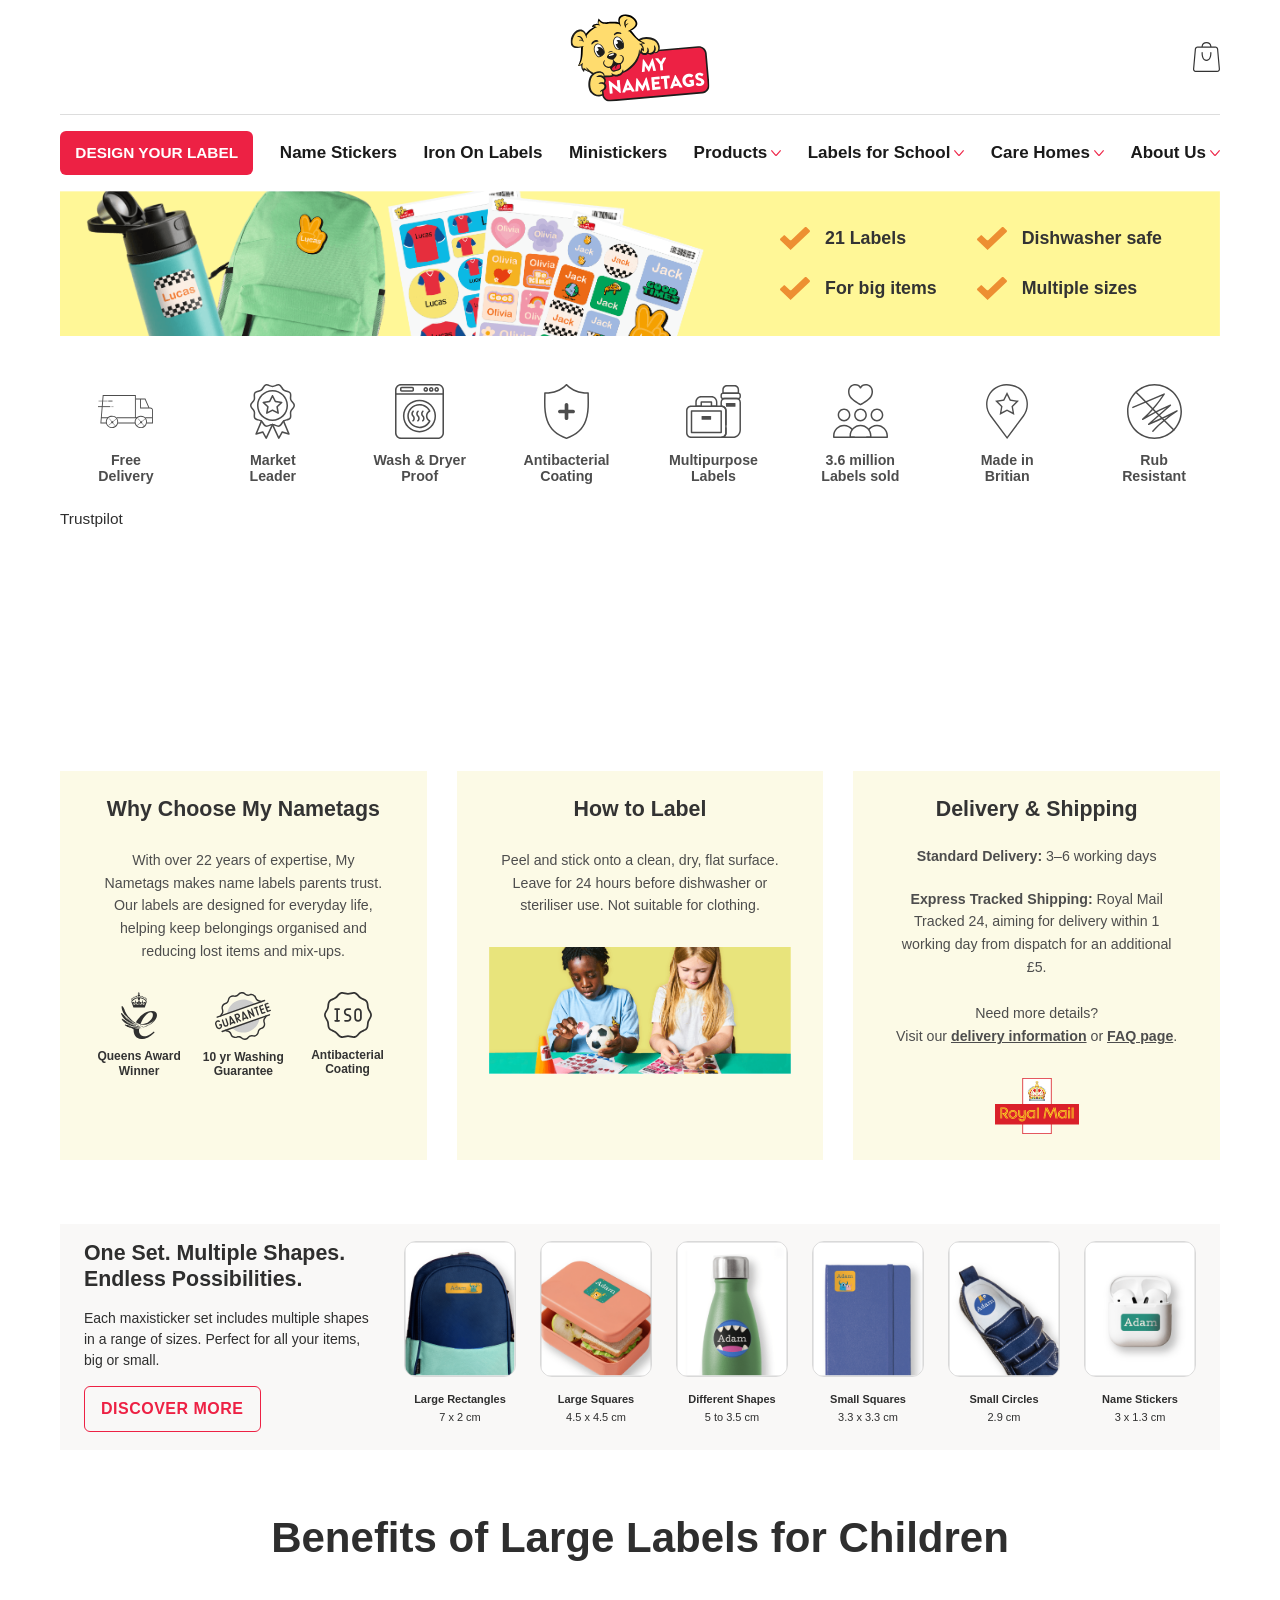
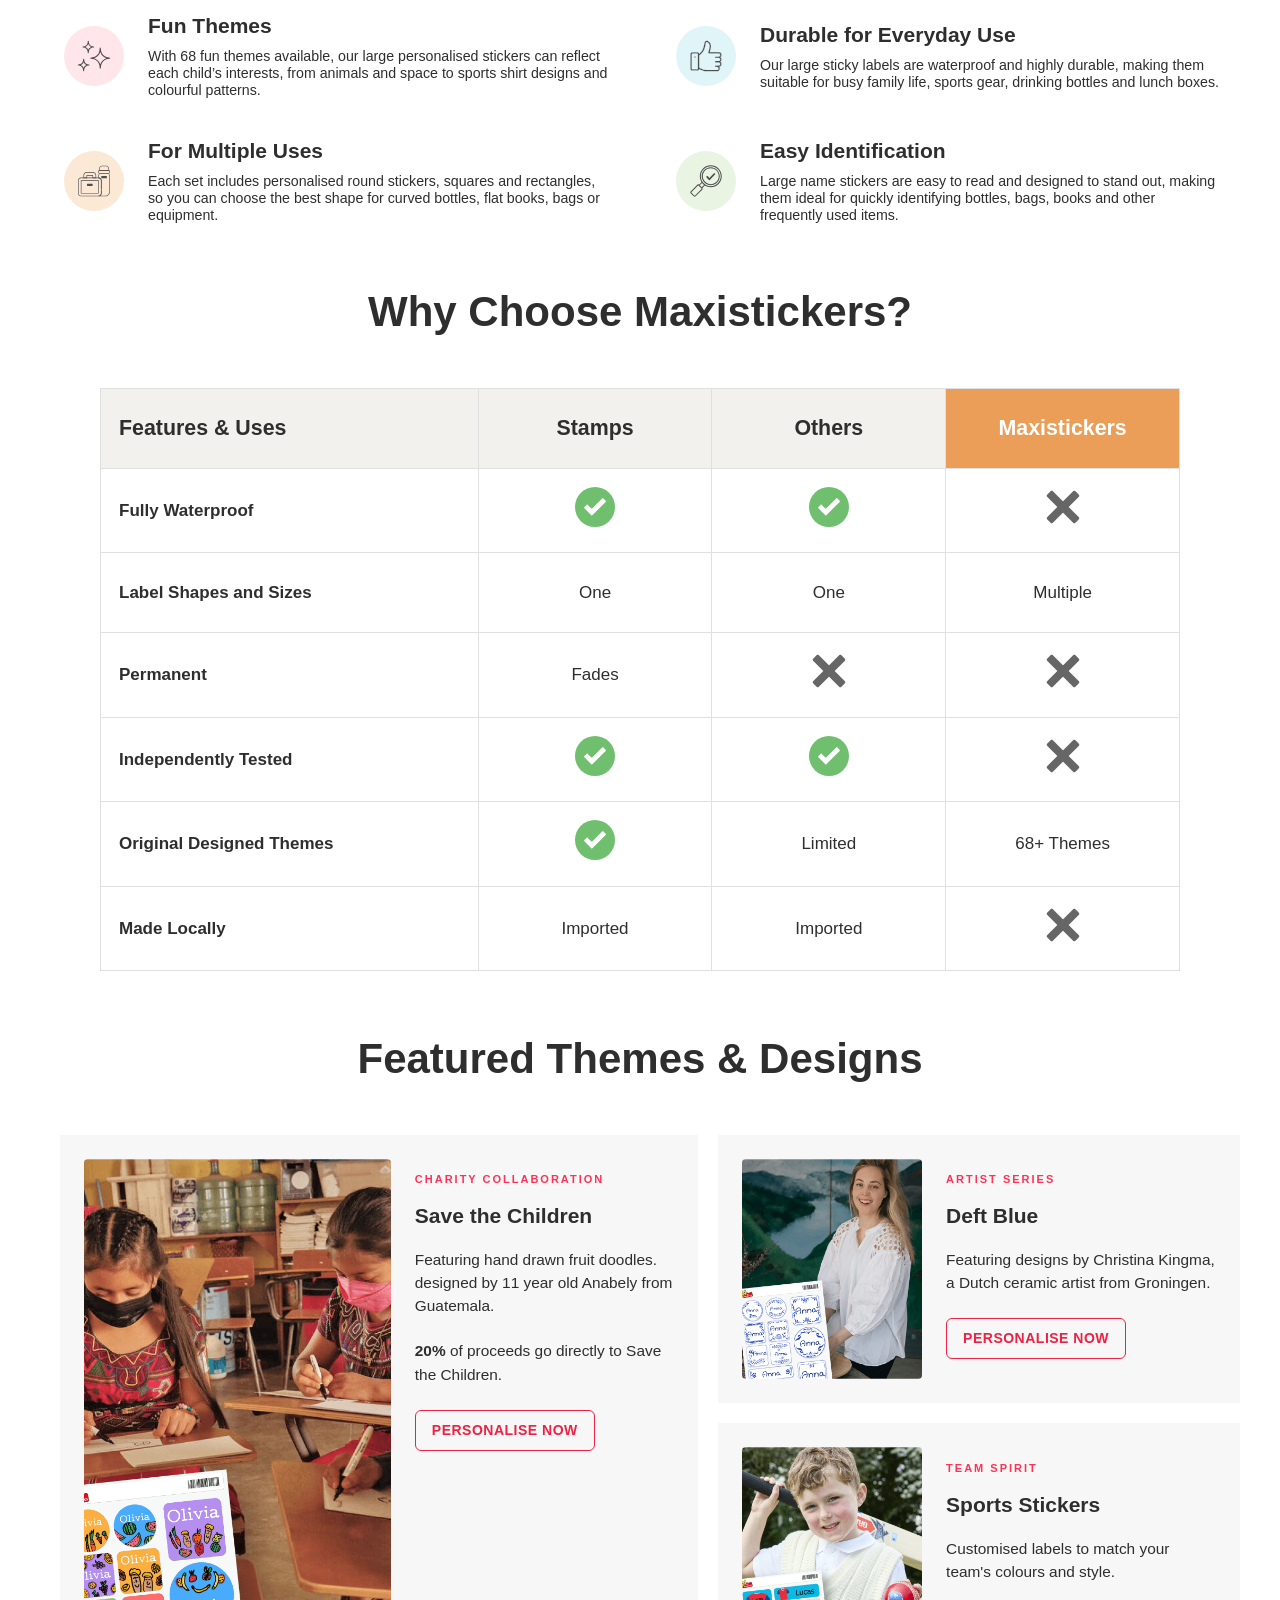
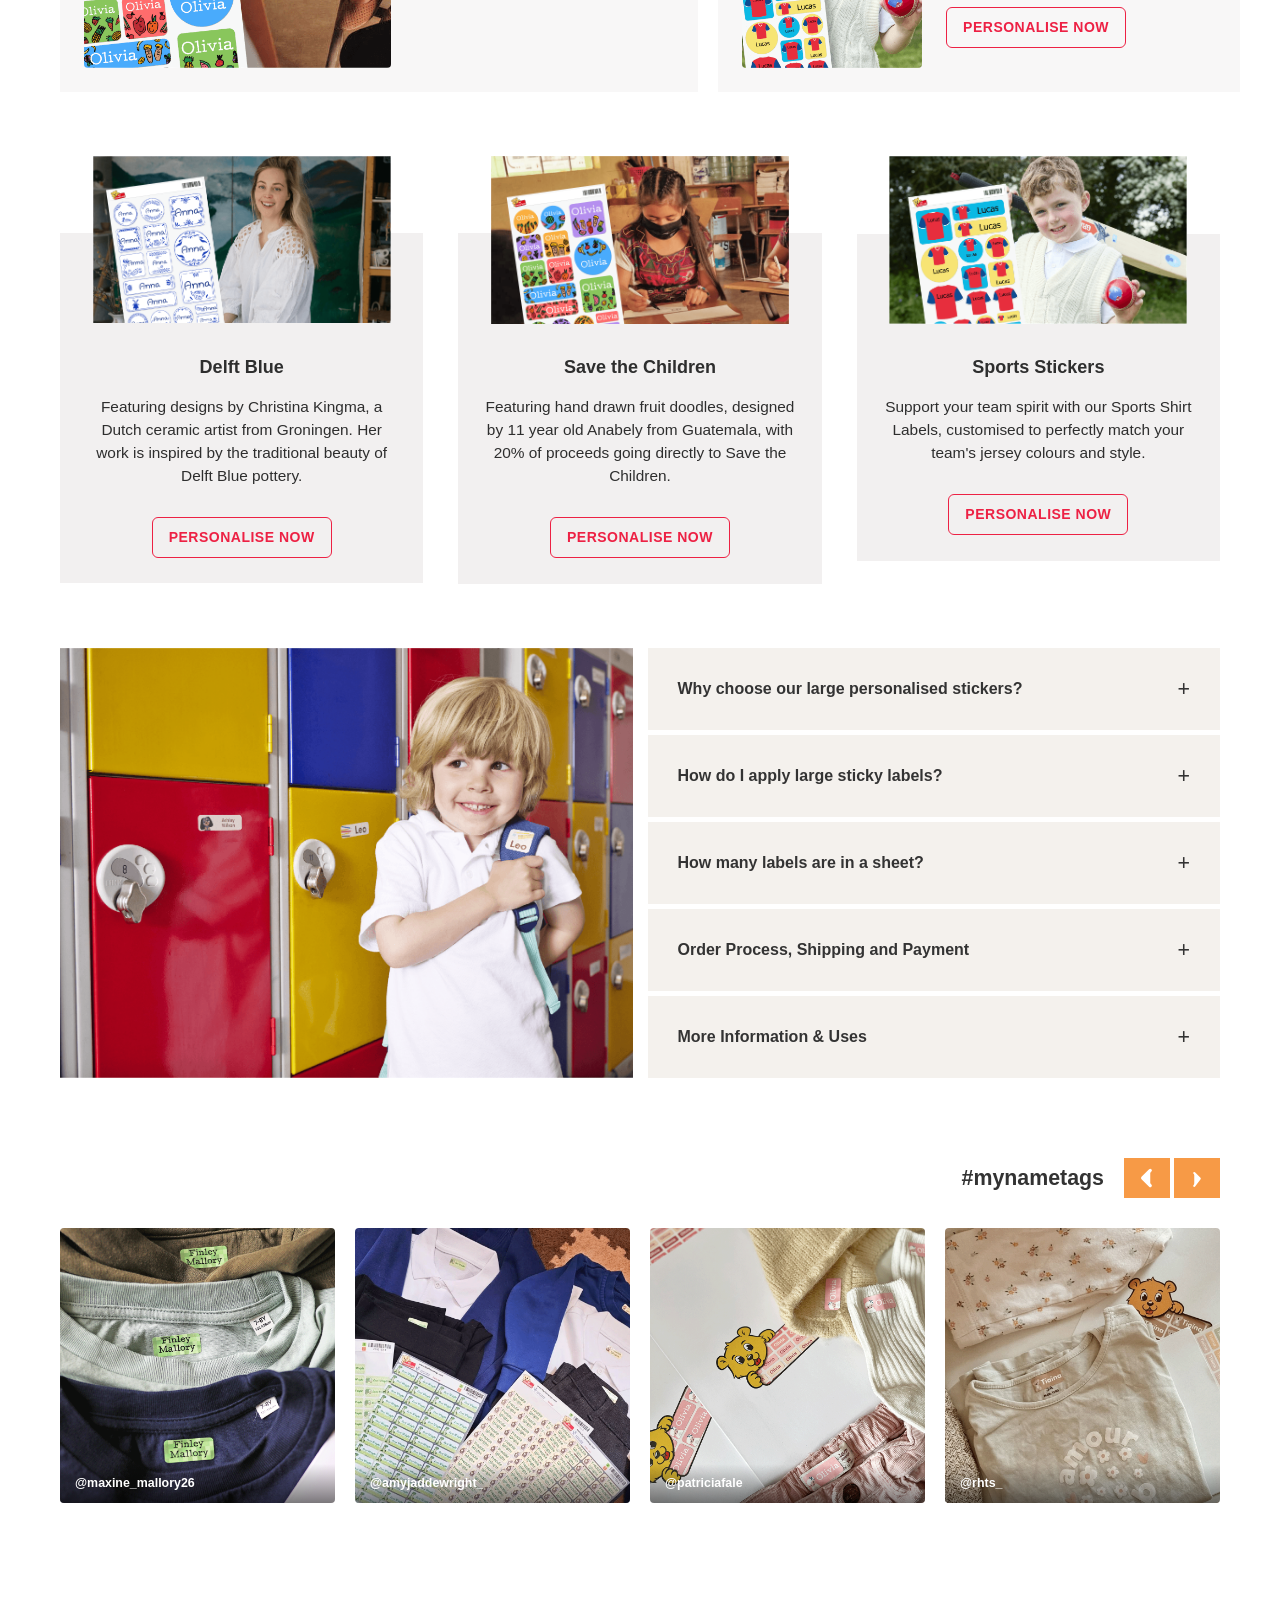
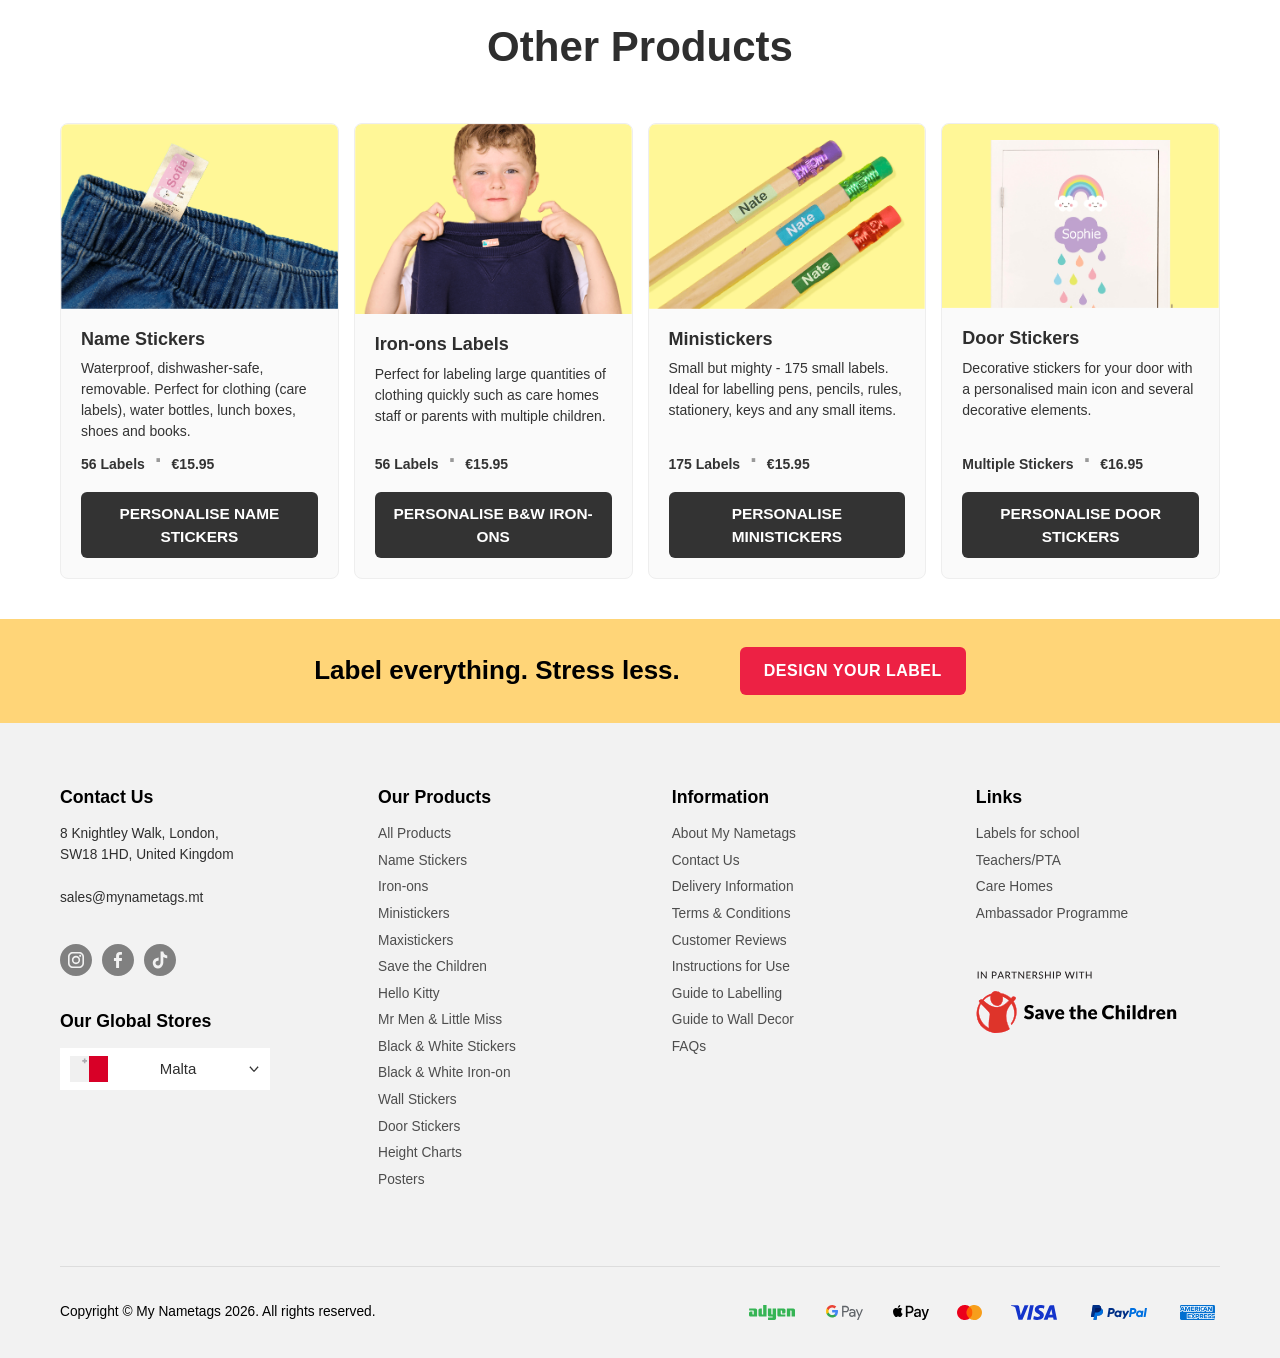
==== commit 0e8e9978: "Update index.html" ====
--- a/index.html
+++ b/index.html
@@ -967,7 +967,7 @@
           <article class="theme-card-2">
 
             <div class="theme-image-2">
-              <img src="static/img/maxistickers-assets/Feature2_1@2x.png" alt="Delft Blue">
+              <img src="img/maxistickers-assets/Feature2_1@2x.png" alt="Delft Blue">
             </div>
 
             <div class="theme-content-2">
@@ -992,7 +992,7 @@
           <article class="theme-card-2">
 
             <div class="theme-image-2">
-              <img src="static/img/maxistickers-assets/Feature2@2x.png" alt="Save the Children">
+              <img src="img/maxistickers-assets/Feature2@2x.png" alt="Save the Children">
             </div>
 
             <div class="theme-content-2">
@@ -1016,7 +1016,7 @@
           <article class="theme-card-2">
 
             <div class="theme-image-2">
-              <img src="static/img/maxistickers-assets/Feature3@2x.png" alt="Sports Stickers">
+              <img src="img/maxistickers-assets/Feature3@2x.png" alt="Sports Stickers">
             </div>
 
             <div class="theme-content-2">
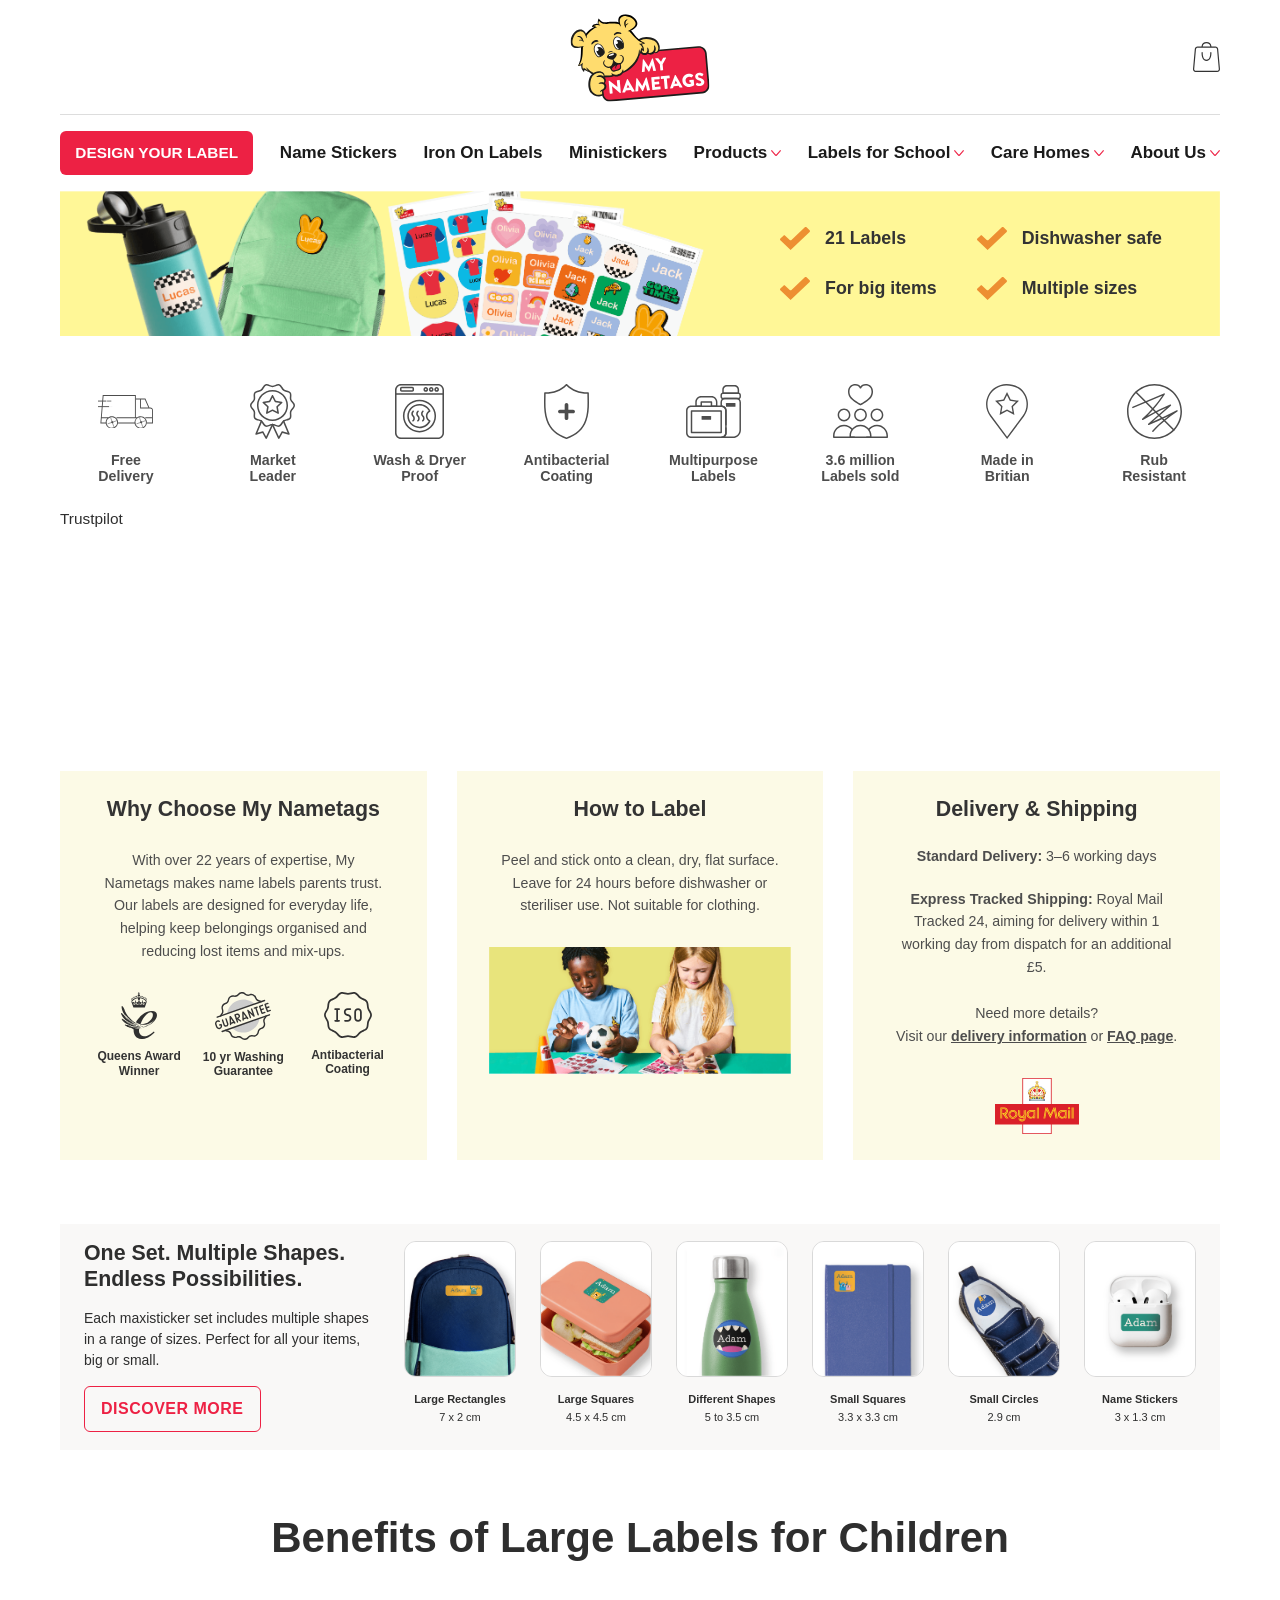
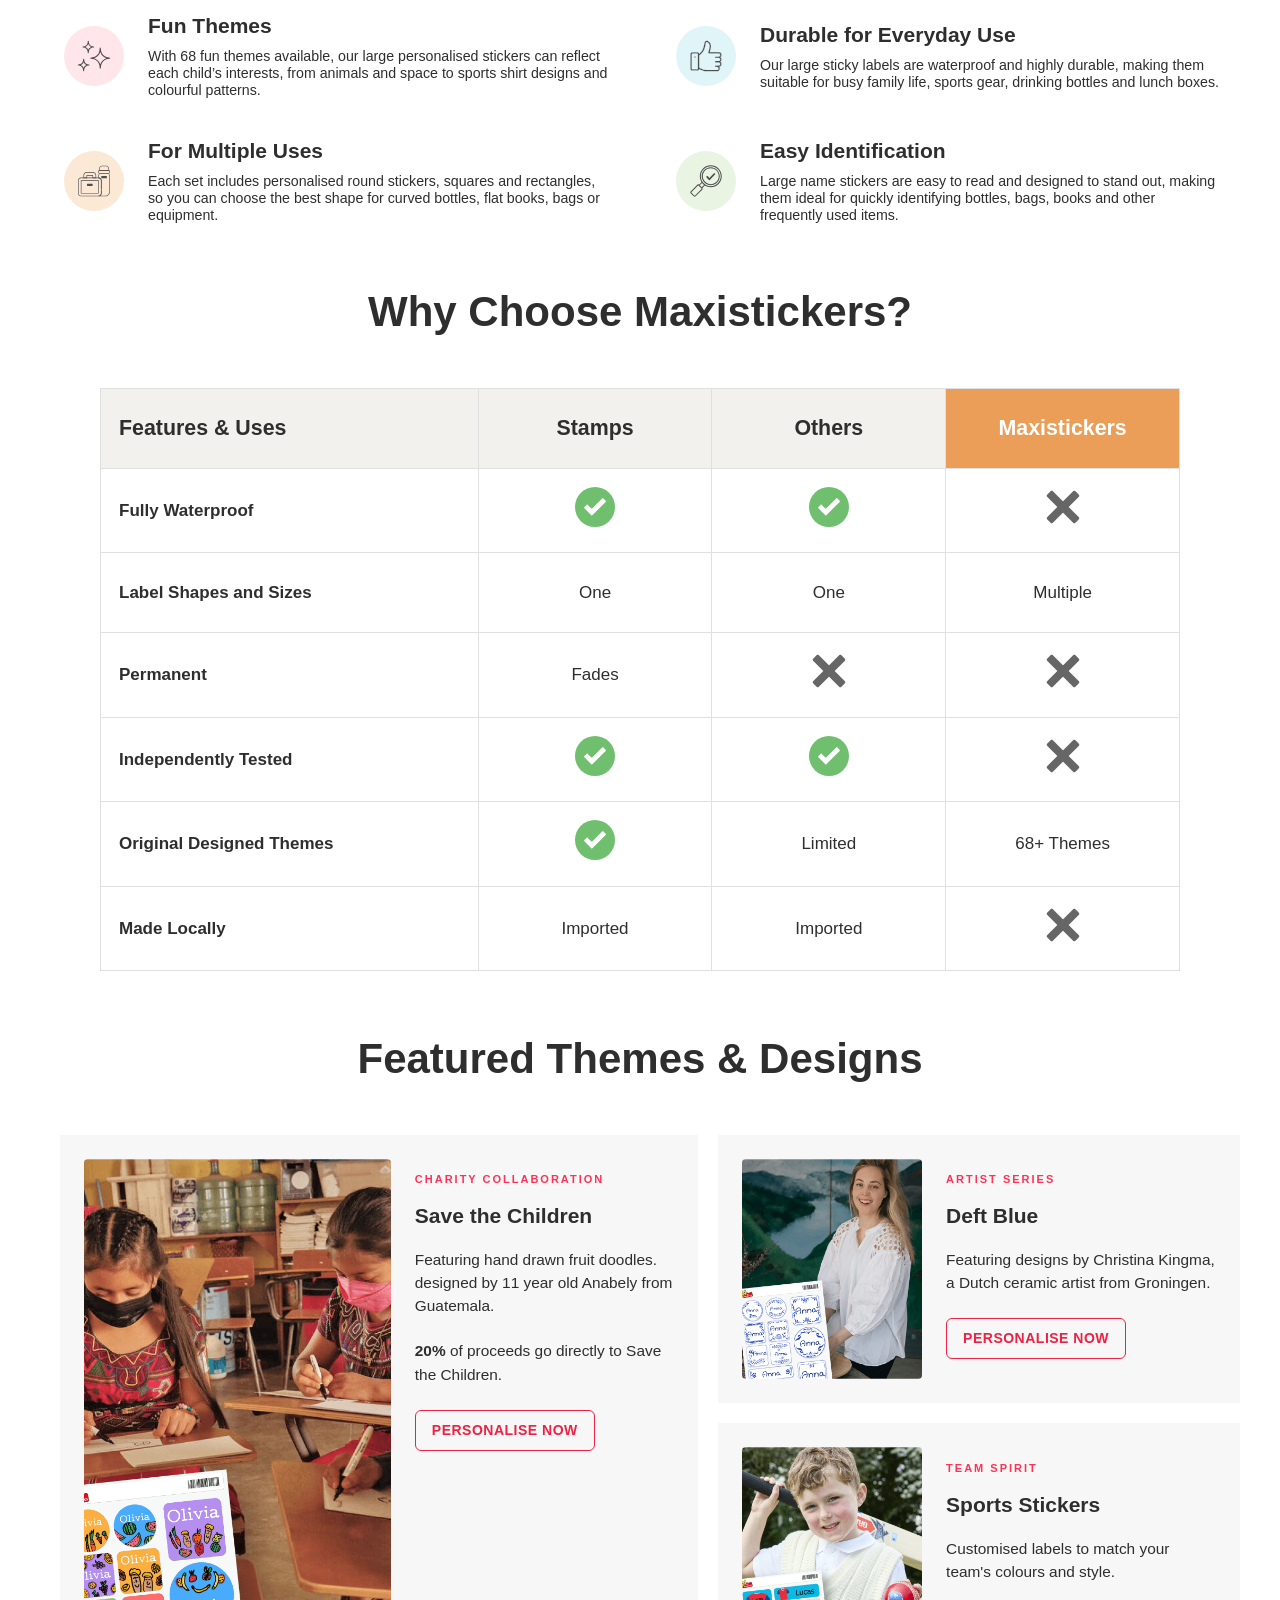
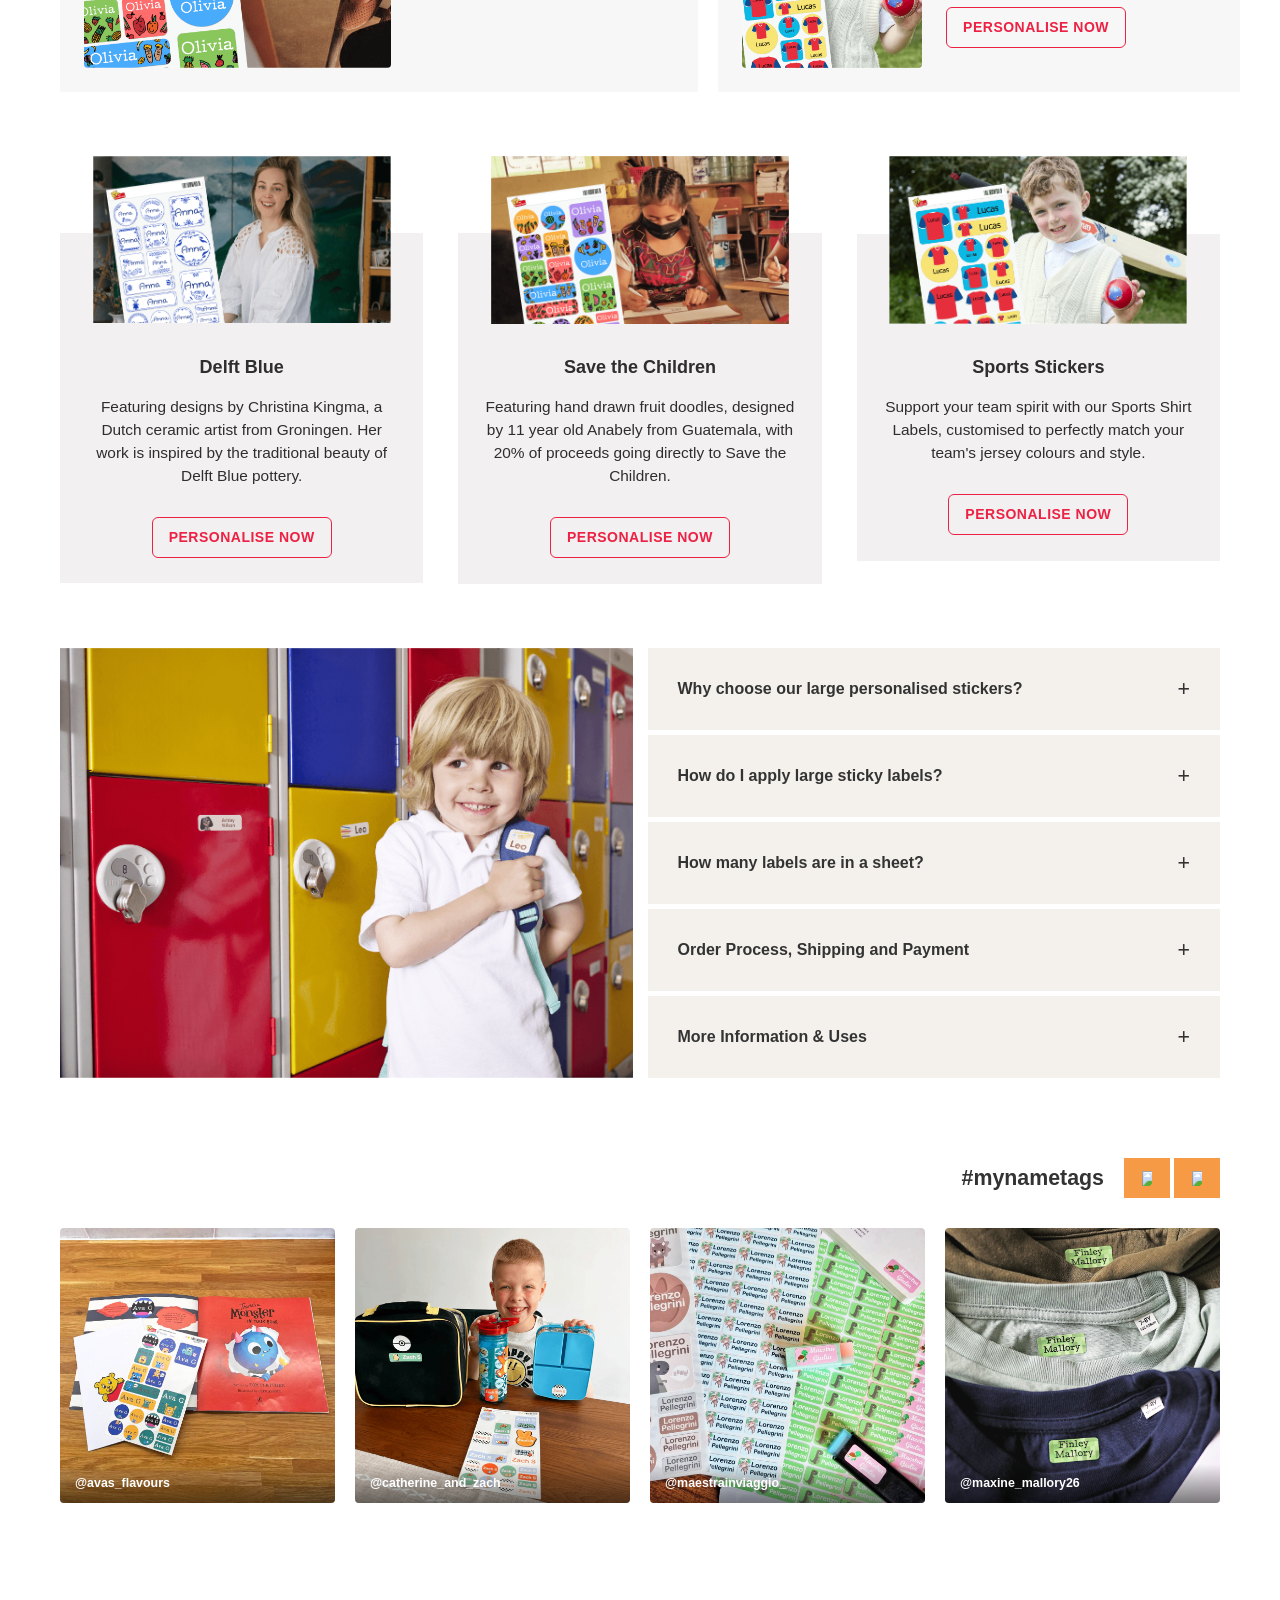
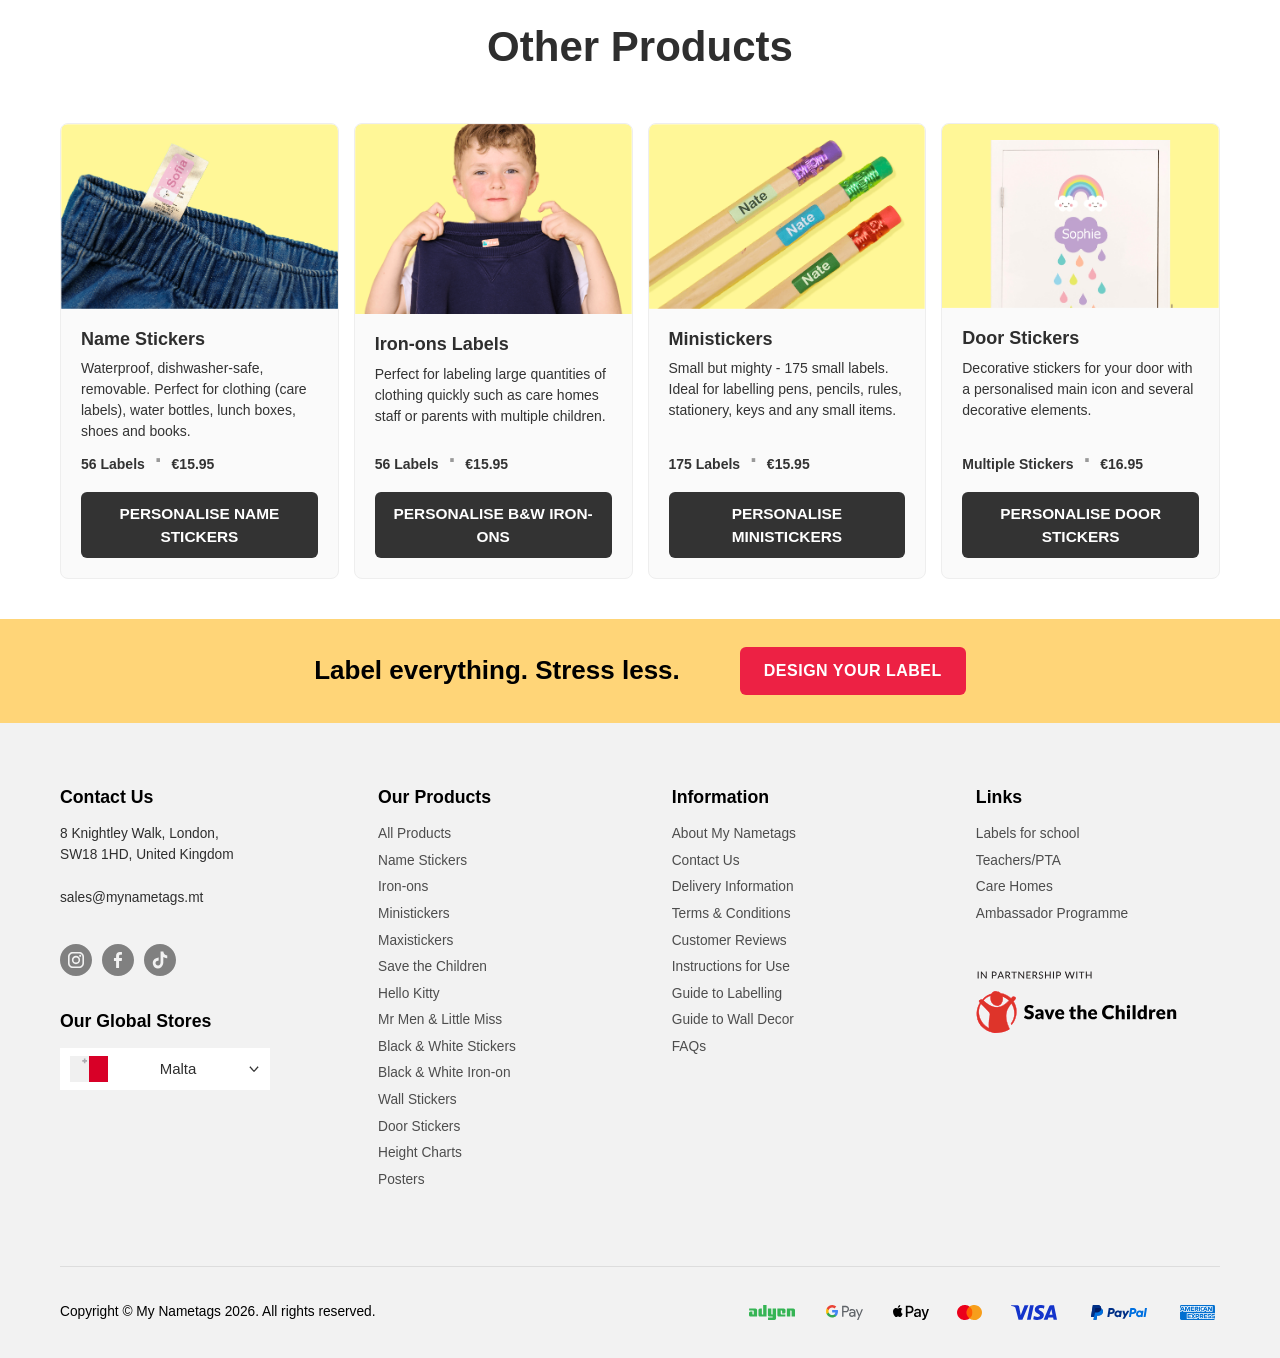
==== commit 992c6de3: "Update index.html update 18jun" ====
--- a/index.html
+++ b/index.html
@@ -1119,20 +1119,42 @@
       <div class="container">
         <div class="ugc-header"><span class="ugc-hashtag">#mynametags</span>
           <div class="ugc-nav">
-            <div class="ugc-prev"><svg xmlns="http://www.w3.org/2000/svg" width="26" height="26" viewBox="0 0 24 24"
-                fill="none">
-                <path d="M15 5L8 12L15 19" stroke="#ffffff" stroke-width="3" stroke-linecap="round"
-                  stroke-linejoin="round" />
-              </svg></div>
-            <div class="ugc-next"><svg xmlns="http://www.w3.org/2000/svg" width="22" height="23" viewBox="0 0 24 24"
-                fill="none">
-                <path d="M9 6L15 12L9 20" stroke="currentColor" stroke-width="2.3" stroke-linecap="round"
-                  stroke-linejoin="round"></path>
-              </svg></div>
+            <div class="ugc-prev"><img src="img/maxistickers-assets/svg/left1.svg" width="10" height="15" alt="prev"></div>
+            <div class="ugc-next"><img src="img/maxistickers-assets/svg/right.svg" width="10" height="15" alt="prev"></div>
           </div>
         </div>
         <div class="swiper ugc-slider">
           <div class="swiper-wrapper">
+            <div class="swiper-slide">
+              <div class="ugc-card">
+                <img src="img/maxistickers-assets/UGC-Maxi/@avas_flavours.jpg" alt="@avas_flavours" class="ugc-img">
+            
+                <a href="https://www.instagram.com/avas_flavours/" target="_blank" rel="noopener" class="ugc-handle">
+                  @avas_flavours
+                </a>
+              </div>
+            </div>
+            
+            <div class="swiper-slide">
+              <div class="ugc-card">
+                <img src="img/maxistickers-assets/UGC-Maxi/@catherine_and_zach.png" alt="@catherine_and_zach"
+                  class="ugc-img">
+            
+                <a href="https://www.instagram.com/catherine_and_zach/" target="_blank" rel="noopener" class="ugc-handle">
+                  @catherine_and_zach
+                </a>
+              </div>
+            </div>
+            
+            <div class="swiper-slide">
+              <div class="ugc-card">
+                <img src="img/maxistickers-assets/UGC-Maxi/@maestrainviaggio_.jpg" alt="@maestrainviaggio_" class="ugc-img">
+            
+                <a href="https://www.instagram.com/maestrainviaggio_/" target="_blank" rel="noopener" class="ugc-handle">
+                  @maestrainviaggio_
+                </a>
+              </div>
+            </div>
             <div class="swiper-slide">
               <div class="ugc-card"><img src="img/maxistickers-assets/@maxine_mallory26.png" alt="UGC 1"
                   class="ugc-img"><a href="https://www.instagram.com/maxine_mallory26/" target="_blank" rel="noopener"
@@ -1162,40 +1184,6 @@
               <div class="ugc-card"><img src="img/maxistickers-assets/gallary6.png" alt="UGC 6"
                   class="ugc-img"><a href="https://www.instagram.com/mthld_et_ses_garcons" target="_blank"
                   rel="noopener" class="ugc-handle">@mthld_et_ses_garcons</a></div>
-            </div>
-            <div class="swiper-slide">
-              <div class="ugc-card">
-                <img src="img/maxistickers-assets/UGC-Maxi/@avas_flavours.jpg" alt="@avas_flavours"
-                  class="ugc-img">
-
-                <a href="https://www.instagram.com/avas_flavours/" target="_blank" rel="noopener" class="ugc-handle">
-                  @avas_flavours
-                </a>
-              </div>
-            </div>
-
-            <div class="swiper-slide">
-              <div class="ugc-card">
-                <img src="img/maxistickers-assets/UGC-Maxi/@catherine_and_zach.png" alt="@catherine_and_zach"
-                  class="ugc-img">
-
-                <a href="https://www.instagram.com/catherine_and_zach/" target="_blank" rel="noopener"
-                  class="ugc-handle">
-                  @catherine_and_zach
-                </a>
-              </div>
-            </div>
-
-            <div class="swiper-slide">
-              <div class="ugc-card">
-                <img src="img/maxistickers-assets/UGC-Maxi/@maestrainviaggio_.jpg" alt="@maestrainviaggio_"
-                  class="ugc-img">
-
-                <a href="https://www.instagram.com/maestrainviaggio_/" target="_blank" rel="noopener"
-                  class="ugc-handle">
-                  @maestrainviaggio_
-                </a>
-              </div>
             </div>
           </div>
         </div>
@@ -1281,8 +1269,8 @@
             </div>
           </div>
 
-          <button type="button" class="op-arrow op-arrow--prev" aria-label="Previous product">‹</button>
-          <button type="button" class="op-arrow op-arrow--next" aria-label="Next product">›</button>
+          <button type="button" class="op-arrow op-arrow--prev" aria-label="Previous product"><img src="img/maxistickers-assets/svg/other-products1.svg" width="36" height="36" alt="prev"></button>
+          <button type="button" class="op-arrow op-arrow--next" aria-label="Next product"><img src="img/maxistickers-assets/svg/other-products2.svg" width="36" height="36" alt="next"></button>
           <div class="other-products-pagination"></div>
         </div>
       </div>
